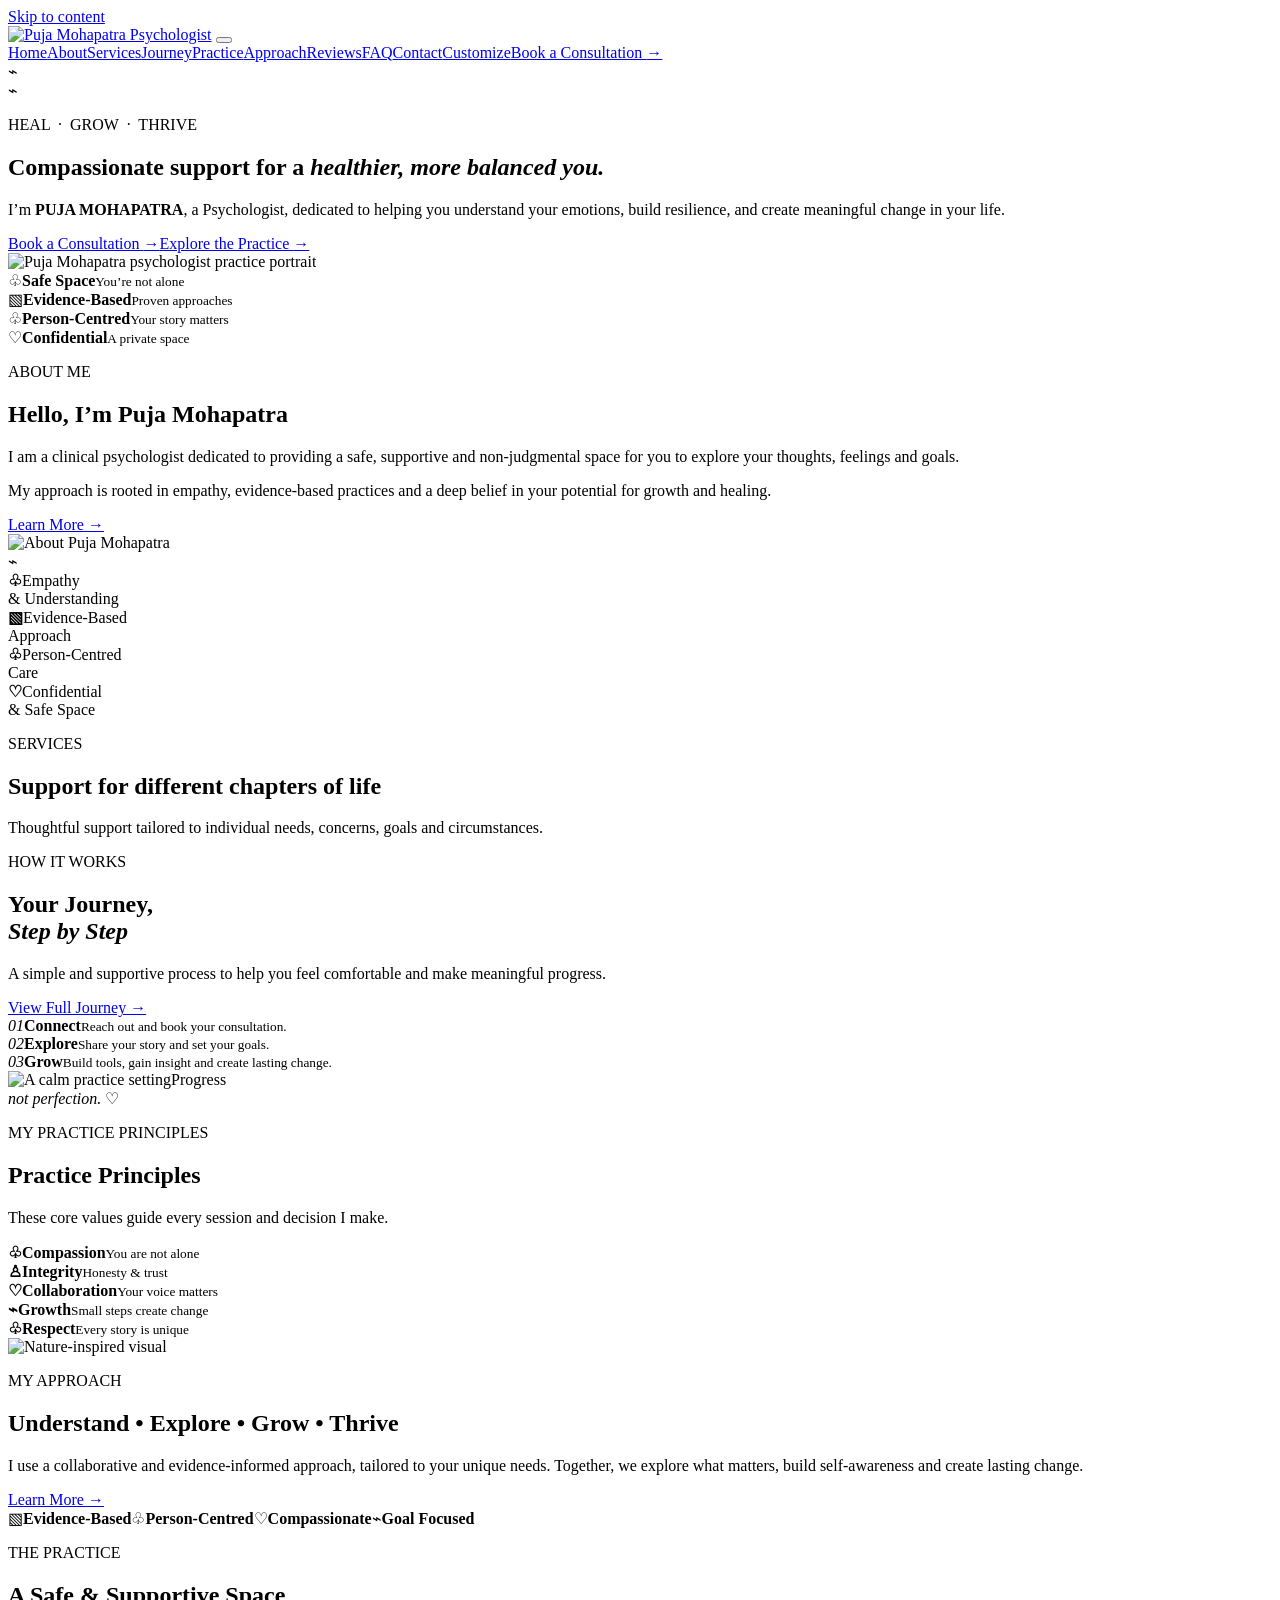
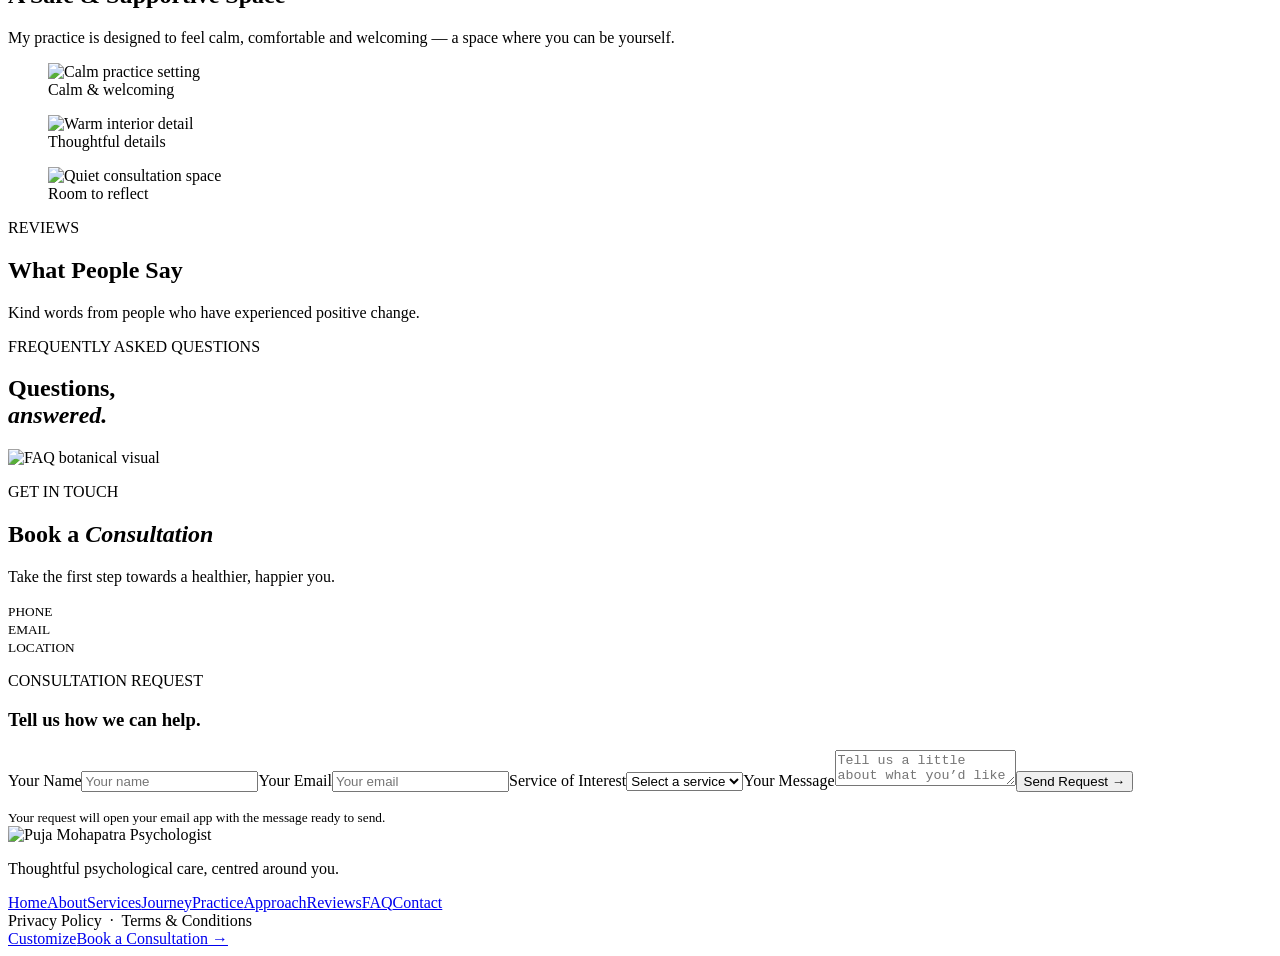
==== index.html @ 12ab7d0f "Add files via upload" ====
<!doctype html>
<html lang="en">
<head>
<meta charset="utf-8"><meta name="viewport" content="width=device-width,initial-scale=1">
<meta name="theme-color" content="#0d4938"><meta name="description" id="metaDescription">
<meta property="og:type" content="website"><meta property="og:title" id="ogTitle" content="Puja Mohapatra | Psychologist"><meta property="og:description" id="ogDescription" content="A calm, thoughtful space for psychological support and wellbeing.">
<link rel="icon" href="assets/logo.png"><title id="pageTitle">Puja Mohapatra | Psychologist</title>
<link rel="preconnect" href="https://fonts.googleapis.com"><link rel="preconnect" href="https://fonts.gstatic.com" crossorigin>
<link href="https://fonts.googleapis.com/css2?family=DM+Sans:wght@400;500;600;700&family=Playfair+Display:ital,wght@400;500;600&display=swap" rel="stylesheet">
<link rel="stylesheet" href="css/style.css?v=24.0">
</head>
<body>
<a class="skip-link" href="#main-content">Skip to content</a><div class="progress" id="progress"></div>
<header class="header"><div class="container nav">
<a class="brand" href="#home"><img id="navLogo" src="assets/logo.png" alt="Puja Mohapatra Psychologist"></a>
<button class="menu" id="menu" aria-label="Open navigation" aria-controls="nav" aria-expanded="false"><span></span><span></span><span></span></button>
<nav id="nav"><a href="#home">Home</a><a href="#about">About</a><a href="#services">Services</a><a href="#journey">Journey</a><a href="#practice">Practice</a><a href="#approach">Approach</a><a href="#reviews">Reviews</a><a href="#faq">FAQ</a><a href="#contact">Contact</a><a class="nav-customize" href="customize.html">Customize</a><a class="nav-book" href="#contact">Book a Consultation <span>→</span></a></nav>
</div></header>
<main id="main-content">
<section class="hero" id="home"><div class="hero-leaf leaf-left">⌁</div><div class="hero-leaf leaf-right">⌁</div><div class="container hero-grid">
<div class="hero-copy reveal"><p class="eyebrow">HEAL&nbsp;&nbsp;·&nbsp;&nbsp;GROW&nbsp;&nbsp;·&nbsp;&nbsp;THRIVE</p><h1>Compassionate support for a <em>healthier, more balanced you.</em></h1><p class="hero-lead">I’m <strong data-name>PUJA MOHAPATRA</strong>, a Psychologist, dedicated to helping you understand your emotions, build resilience, and create meaningful change in your life.</p><div class="buttons"><a class="pill dark" href="#contact">Book a Consultation <span>→</span></a><a class="pill outline" href="#about">Explore the Practice <span>→</span></a></div></div>
<div class="hero-photo reveal"><div class="portrait-frame"><img id="heroImage" class="portrait" src="assets/hero.jpg" alt="Puja Mohapatra psychologist practice portrait"></div></div>
</div><div class="container hero-trust"><div><span>♧</span><b>Safe Space</b><small>You’re not alone</small></div><div><span>▧</span><b>Evidence-Based</b><small>Proven approaches</small></div><div><span>♧</span><b>Person-Centred</b><small>Your story matters</small></div><div><span>♡</span><b>Confidential</b><small>A private space</small></div></div></section>

<section class="about section" id="about"><div class="container about-grid">
<div class="about-copy reveal"><p class="eyebrow">ABOUT ME</p><h2>Hello, I’m <span data-name>Puja Mohapatra</span></h2><p id="bio">I am a clinical psychologist dedicated to providing a safe, supportive and non-judgmental space for you to explore your thoughts, feelings and goals.</p><p class="about-secondary">My approach is rooted in empathy, evidence-based practices and a deep belief in your potential for growth and healing.</p><a class="pill dark" href="#contact">Learn More <span>→</span></a></div>
<div class="about-photo reveal"><img id="aboutImage" src="assets/about.jpg" alt="About Puja Mohapatra"><div class="leaf-line">⌁</div></div>
<div class="about-values reveal"><div><b>♧</b><span>Empathy<br>&amp; Understanding</span></div><div><b>▧</b><span>Evidence-Based<br>Approach</span></div><div><b>♧</b><span>Person-Centred<br>Care</span></div><div><b>♡</b><span>Confidential<br>&amp; Safe Space</span></div></div>
</div></section>

<section class="services section" id="services"><div class="container"><div class="section-head reveal"><div><p class="eyebrow">SERVICES</p><h2>Support for different chapters of life</h2></div><p>Thoughtful support tailored to individual needs, concerns, goals and circumstances.</p></div><div class="service-grid" id="servicesGrid"></div></div></section>

<section class="journey section" id="journey"><div class="container journey-layout"><div class="journey-copy reveal"><p class="eyebrow">HOW IT WORKS</p><h2>Your Journey,<br><em>Step by Step</em></h2><p>A simple and supportive process to help you feel comfortable and make meaningful progress.</p><a class="text-link" href="#contact">View Full Journey <span>→</span></a><div class="journey-steps"><div><i>01</i><b>Connect</b><small>Reach out and book your consultation.</small></div><div><i>02</i><b>Explore</b><small>Share your story and set your goals.</small></div><div><i>03</i><b>Grow</b><small>Build tools, gain insight and create lasting change.</small></div></div></div><div class="journey-photo reveal"><img id="journeyImage" src="assets/journey.jpg" alt="A calm practice setting"><span>Progress<br><em>not perfection.</em> ♡</span></div></div></section>

<section class="principles" id="principles"><div class="container"><p class="eyebrow light">MY PRACTICE PRINCIPLES</p><h2>Practice Principles</h2><p class="principles-sub">These core values guide every session and decision I make.</p><div class="principle-grid"><div><b>♧</b><strong>Compassion</strong><small>You are not alone</small></div><div><b>♙</b><strong>Integrity</strong><small>Honesty &amp; trust</small></div><div><b>♡</b><strong>Collaboration</strong><small>Your voice matters</small></div><div><b>⌁</b><strong>Growth</strong><small>Small steps create change</small></div><div><b>♧</b><strong>Respect</strong><small>Every story is unique</small></div></div></div></section>

<section class="approach section" id="approach"><div class="container approach-layout"><div class="approach-photo reveal"><img id="approachImage" src="assets/approach.jpg" alt="Nature-inspired visual"></div><div class="approach-copy reveal"><p class="eyebrow">MY APPROACH</p><h2>Understand <span>•</span> Explore <span>•</span> Grow <span>•</span> Thrive</h2><p>I use a collaborative and evidence-informed approach, tailored to your unique needs. Together, we explore what matters, build self-awareness and create lasting change.</p><a class="pill dark" href="#contact">Learn More <span>→</span></a><div class="approach-values"><span>▧<b>Evidence-Based</b></span><span>♧<b>Person-Centred</b></span><span>♡<b>Compassionate</b></span><span>⌁<b>Goal Focused</b></span></div></div></div></section>

<section class="practice section" id="practice"><div class="container"><div class="section-head reveal"><div><p class="eyebrow">THE PRACTICE</p><h2>A Safe &amp; Supportive Space</h2></div><p>My practice is designed to feel calm, comfortable and welcoming — a space where you can be yourself.</p></div><div class="practice-gallery"><figure class="gallery-card reveal"><img id="practiceImage" src="assets/practice-1.jpg" alt="Calm practice setting"><figcaption>Calm &amp; welcoming</figcaption></figure><figure class="gallery-card reveal"><img src="assets/practice-2.jpg" alt="Warm interior detail"><figcaption>Thoughtful details</figcaption></figure><figure class="gallery-card reveal"><img src="assets/practice-3.jpg" alt="Quiet consultation space"><figcaption>Room to reflect</figcaption></figure></div></div></section>

<section class="reviews" id="reviews"><div class="container"><div class="section-head light-head reveal"><div><p class="eyebrow light">REVIEWS</p><h2>What People Say</h2></div><p>Kind words from people who have experienced positive change.</p></div><div class="review-grid" id="reviewGrid"></div></div></section>

<section class="faq section" id="faq"><div class="container faq-layout"><div class="faq-title reveal"><p class="eyebrow">FREQUENTLY ASKED QUESTIONS</p><h2>Questions,<br><em>answered.</em></h2><div class="faq-image"><img id="faqImage" src="assets/contact.jpg" alt="FAQ botanical visual"></div></div><div class="faq-list reveal" id="faqList"></div></div></section>

<section class="contact" id="contact"><div class="container contact-grid"><div class="contact-copy reveal"><p class="eyebrow light">GET IN TOUCH</p><h2>Book a <em>Consultation</em></h2><p>Take the first step towards a healthier, happier you.</p><div class="details"><div><small>PHONE</small><b id="phone"></b></div><div><small>EMAIL</small><b id="email"></b></div><div><small>LOCATION</small><b id="address"></b></div></div></div><form class="contact-form reveal" id="consultationForm"><p class="eyebrow">CONSULTATION REQUEST</p><h3>Tell us how we can help.</h3><label>Your Name<input id="name" required autocomplete="name" placeholder="Your name"></label><label>Your Email<input id="emailInput" type="email" required autocomplete="email" placeholder="Your email"></label><label>Service of Interest<select id="serviceInput"><option value="">Select a service</option></select></label><label>Your Message<textarea id="message" required placeholder="Tell us a little about what you’d like support with."></textarea></label><button class="pill dark" type="submit">Send Request <span>→</span></button><p class="form-status" id="formStatus"></p><small class="form-help">Your request will open your email app with the message ready to send.</small></form></div></section>
</main>
<footer><div class="container footer-grid"><div><img src="assets/logo.png" alt="Puja Mohapatra Psychologist"><p>Thoughtful psychological care, centred around you.</p></div><nav><a href="#home">Home</a><a href="#about">About</a><a href="#services">Services</a><a href="#journey">Journey</a><a href="#practice">Practice</a><a href="#approach">Approach</a><a href="#reviews">Reviews</a><a href="#faq">FAQ</a><a href="#contact">Contact</a></nav></div><div class="container footer-bottom"><span id="copyright"></span><span>Privacy Policy&nbsp;&nbsp;·&nbsp;&nbsp;Terms &amp; Conditions</span></div></footer>
<div class="floating-actions"><a class="mobile-customize" href="customize.html">Customize</a><a class="mobile-book" id="mobileBook" href="#contact">Book a Consultation <span>→</span></a></div>
<script src="config.js"></script><script src="js/script.js"></script>
</body></html>
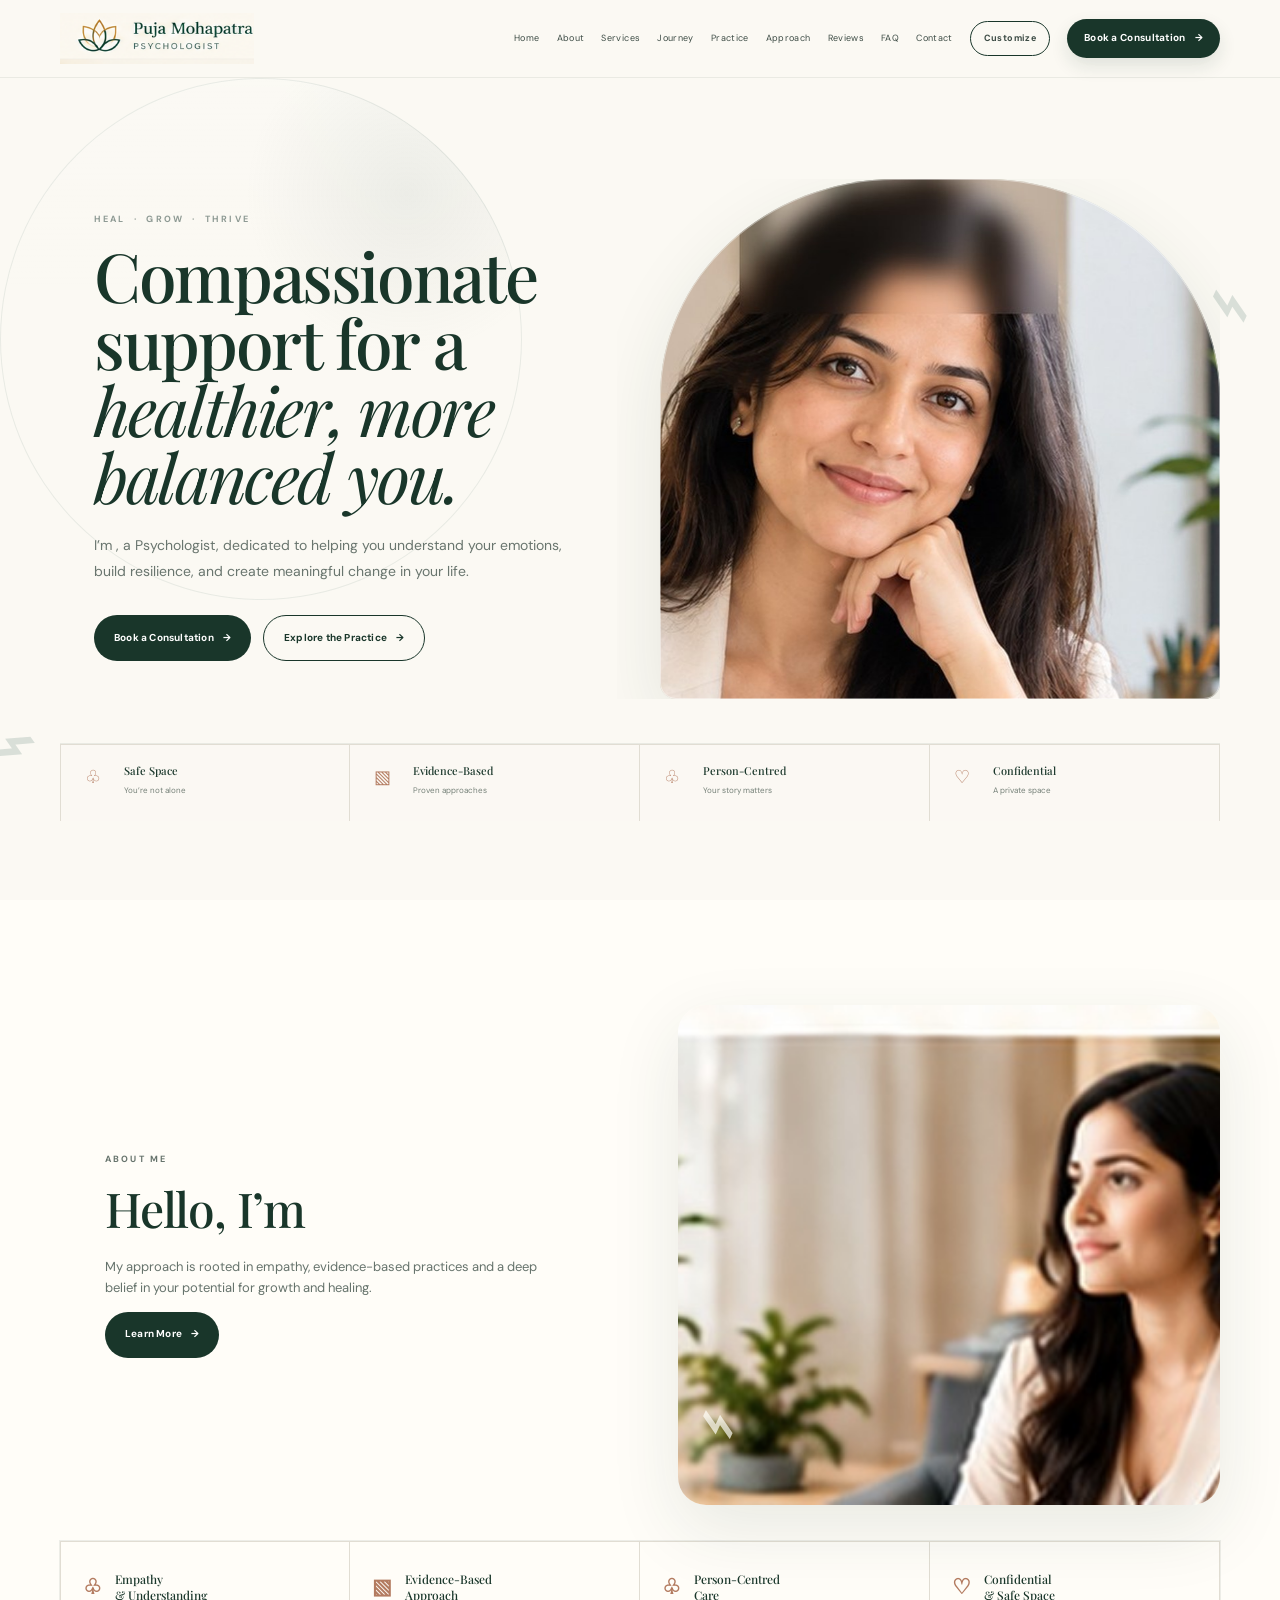
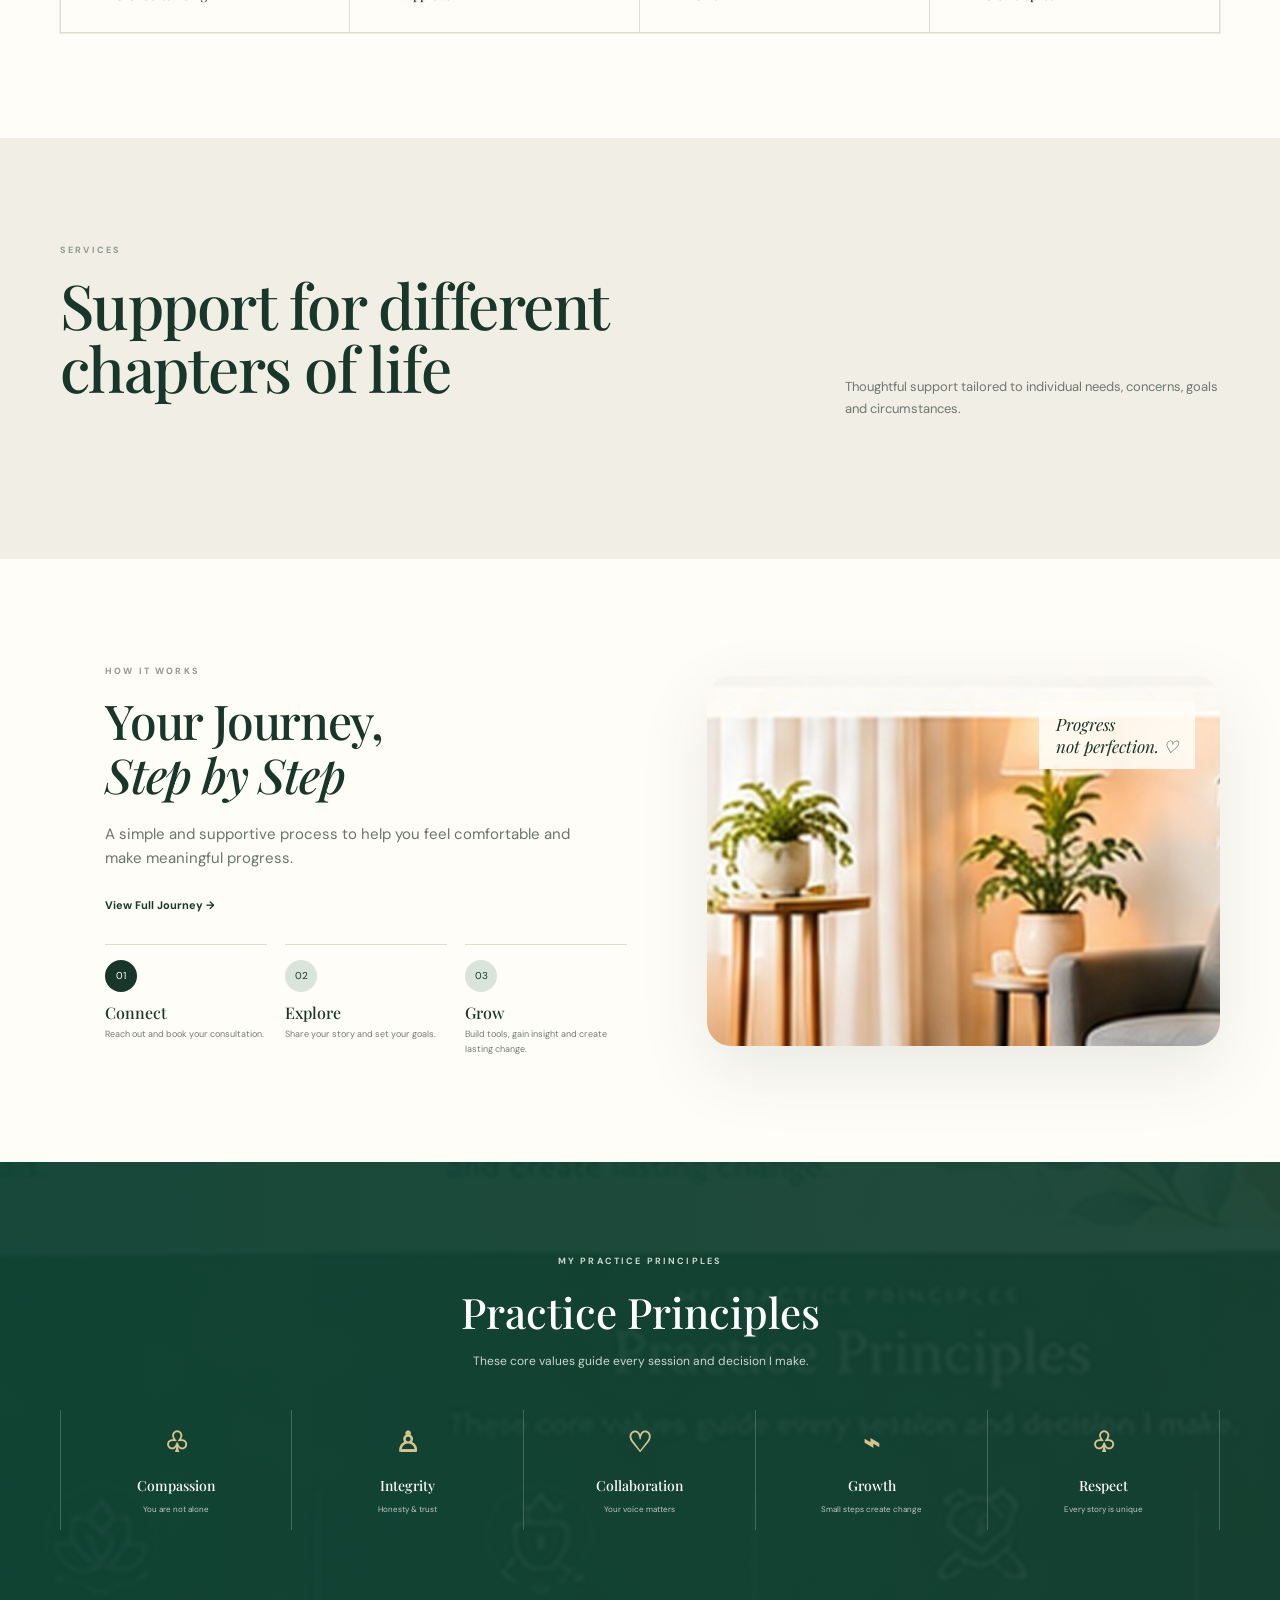
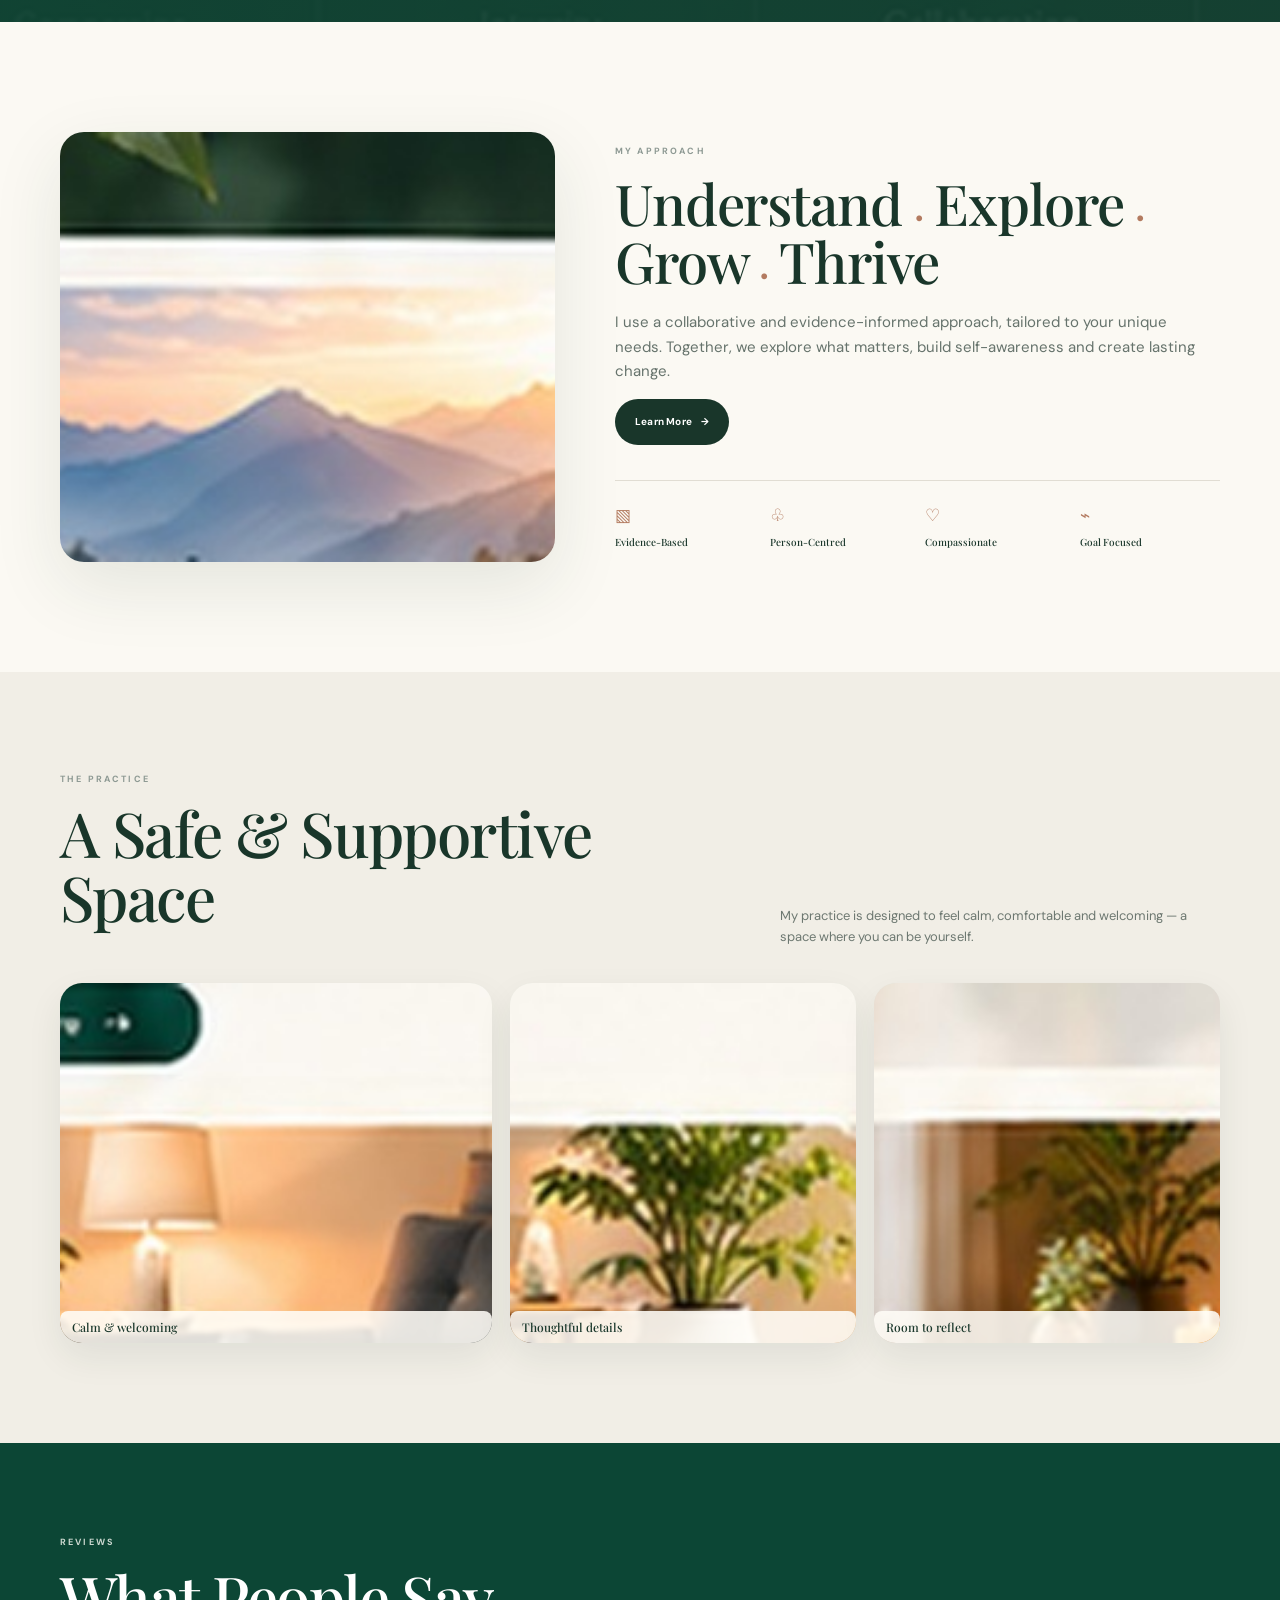
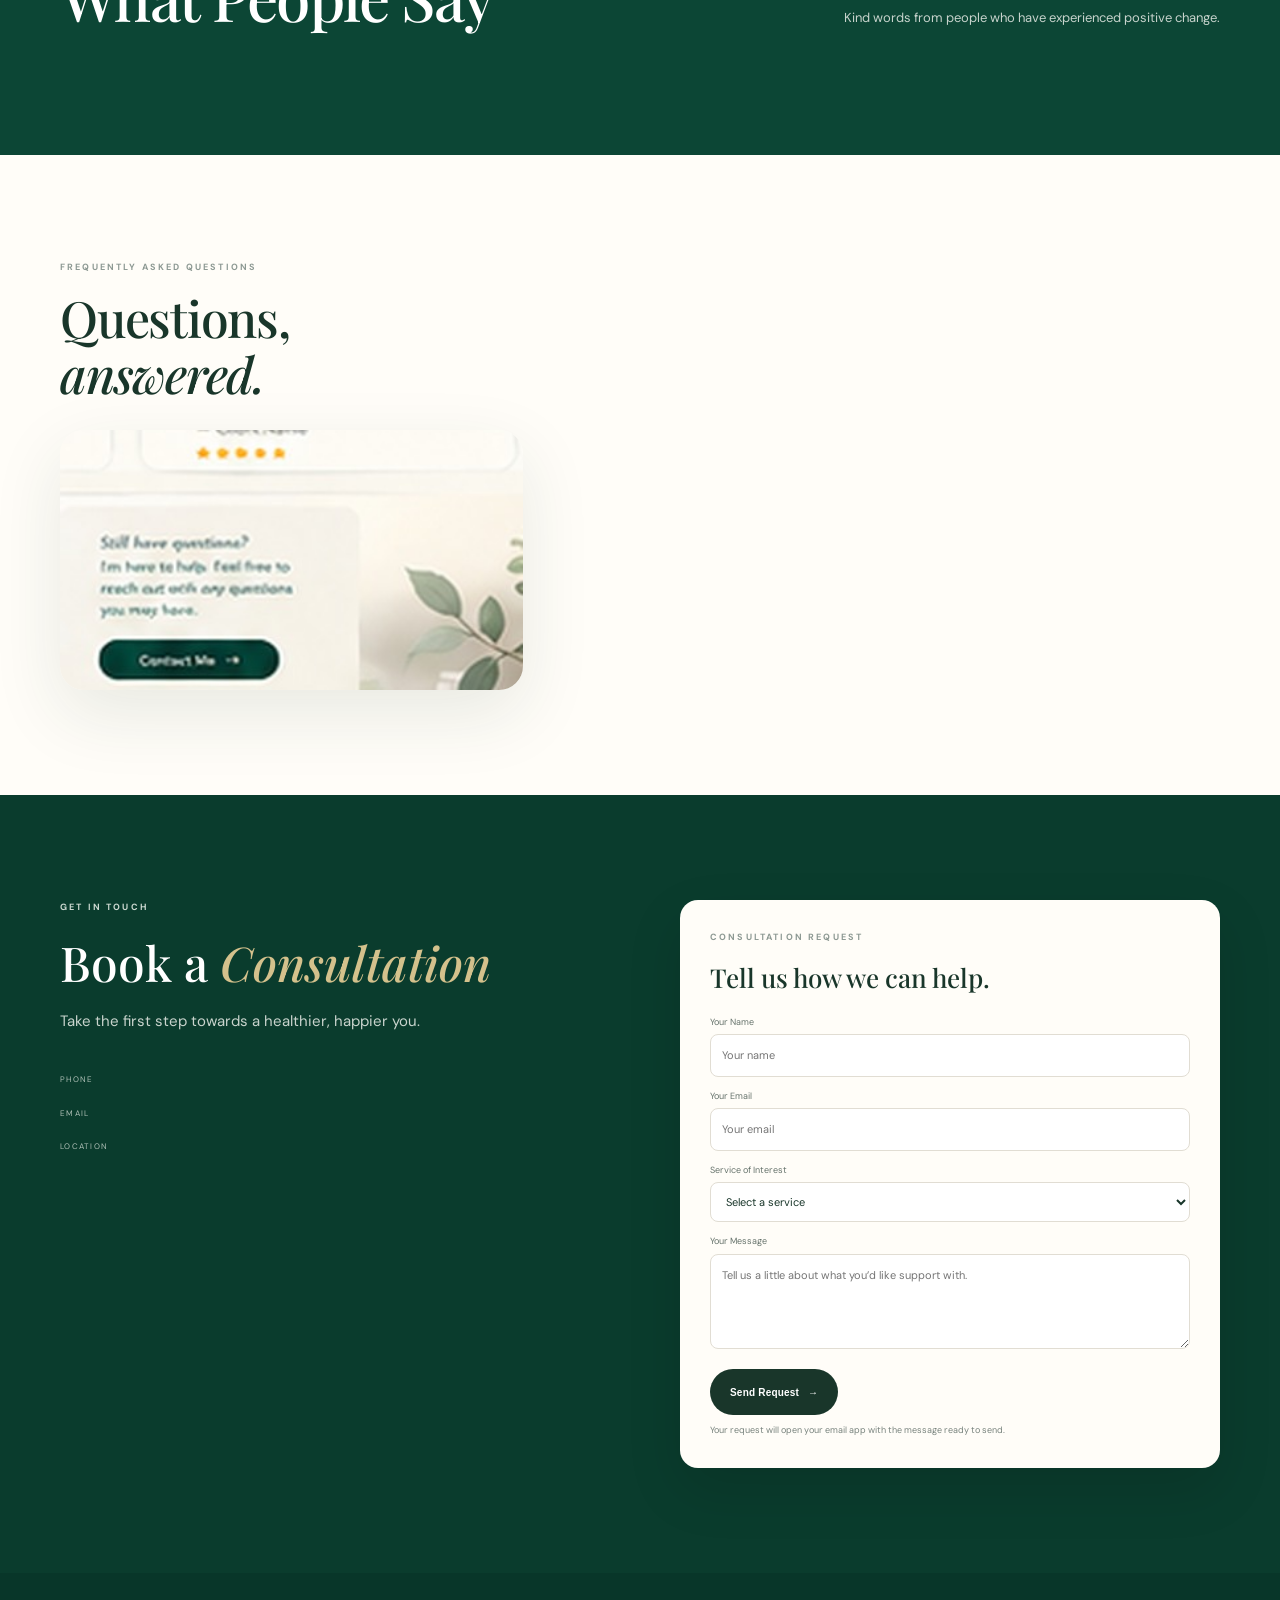
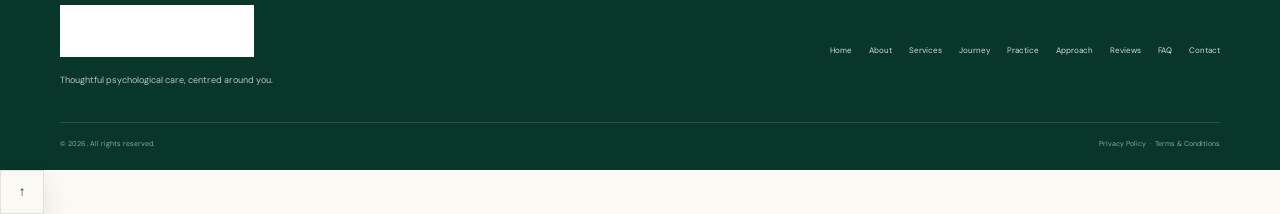
==== commit aa585f35: "Add files via upload" ====
--- a/index.html
+++ b/index.html
@@ -7,7 +7,7 @@
 <link rel="icon" href="assets/logo.png"><title id="pageTitle">Puja Mohapatra | Psychologist</title>
 <link rel="preconnect" href="https://fonts.googleapis.com"><link rel="preconnect" href="https://fonts.gstatic.com" crossorigin>
 <link href="https://fonts.googleapis.com/css2?family=DM+Sans:wght@400;500;600;700&family=Playfair+Display:ital,wght@400;500;600&display=swap" rel="stylesheet">
-<link rel="stylesheet" href="css/style.css?v=24.0">
+<link rel="stylesheet" href="css/style.css?v=24.3">
 </head>
 <body>
 <a class="skip-link" href="#main-content">Skip to content</a><div class="progress" id="progress"></div>
--- a/css/style.css
+++ b/css/style.css
@@ -0,0 +1,120 @@
+:root{--primary:#19362a;--sage:#8d9993;--cream:#fbf9f3;--ink:#19362a;--gold:#b37b60;--white:#fffdf9;--line:#e1ddd3;--muted:#66736c;--soft:#eef1e8;--peach:#e7b49a;--lilac:#ddd8eb;--blush:#eed9dc;--sand:#eee6cf;--radius:18px}*{box-sizing:border-box}html{scroll-behavior:smooth}body{margin:0;background:var(--cream);color:var(--ink);font-family:'DM Sans',sans-serif;font-size:15px;line-height:1.6;overflow-x:hidden}.container{width:min(1160px,calc(100% - 56px));margin:auto}.skip-link{position:fixed;left:15px;top:-60px;background:var(--primary);color:#fff;padding:10px 14px;border-radius:8px;z-index:9999}.skip-link:focus{top:15px}.progress{position:fixed;top:0;left:0;height:3px;background:var(--gold);width:0;z-index:9999}.header{height:74px;position:sticky;top:0;z-index:1000;background:rgba(251,249,243,.96);backdrop-filter:blur(16px);border-bottom:1px solid rgba(20,55,43,.08);transition:.35s}.header.scrolled{box-shadow:0 10px 30px rgba(20,55,43,.08)}.nav{height:100%;display:flex;align-items:center;justify-content:space-between}.brand{display:flex;align-items:center;gap:10px;text-decoration:none;color:var(--ink)}.brand img{width:42px;height:42px;object-fit:contain}.brand strong{display:block;font:600 13px 'Playfair Display',serif;letter-spacing:.04em}.brand small{display:block;font-size:7px;letter-spacing:.18em;text-transform:uppercase;color:#69776f}.nav nav{display:flex;align-items:center;gap:20px}.nav nav>a:not(.nav-book){font-size:9px;letter-spacing:.04em;text-decoration:none;color:#3d4c45;position:relative}.nav nav>a:not(.nav-book):after{content:"";position:absolute;left:0;right:0;bottom:-7px;height:1px;background:var(--gold);transform:scaleX(0);transition:.3s}.nav nav>a:not(.nav-book):hover:after,.nav nav>a.active:not(.nav-book):after{transform:scaleX(1)}.nav-book,.pill{display:inline-flex;align-items:center;justify-content:center;gap:9px;text-decoration:none;border-radius:999px;padding:12px 19px;font-size:10px;font-weight:700;letter-spacing:.02em;transition:transform .25s,box-shadow .25s,background .25s}.nav-book{background:var(--primary);color:#fff;padding:11px 17px}.nav-book:hover,.pill:hover{transform:translateY(-2px);box-shadow:0 12px 25px rgba(13,73,56,.14)}.menu{display:none;background:none;border:0}.hero{position:relative;background:var(--cream);padding:64px 0 0;overflow:hidden}.hero:before{content:"";position:absolute;right:-160px;top:-100px;width:520px;height:520px;border-radius:50%;border:1px solid rgba(13,73,56,.08)}.hero-grid{display:grid;grid-template-columns:48% 52%;align-items:center;min-height:480px}.hero-copy{padding:30px 20px 35px 42px;position:relative;z-index:2}.eyebrow{margin:0 0 15px;color:#607067;font-size:9px;letter-spacing:.2em;font-weight:700}.eyebrow.light{color:#cdd9d1}.hero h1{font:500 clamp(42px,5vw,68px)/1.05 'Playfair Display',serif;letter-spacing:-.035em;margin:0 0 23px;max-width:620px}.hero h1 em{font-weight:400;color:var(--primary)}.hero-lead{font-size:14px;line-height:1.9;color:#5e6b64;max-width:520px}.hero-lead strong{color:var(--ink)}.buttons{display:flex;gap:12px;margin-top:27px}.pill.dark{background:var(--primary);color:#fff}.pill.outline{border:1px solid var(--primary);color:var(--primary);background:transparent}.hero-photo{position:relative;height:520px;display:flex;justify-content:flex-end;align-items:flex-end}.portrait-frame{height:100%;width:min(510px,100%);overflow:hidden;border-radius:46% 46% 0 0;background:#dce5d9;position:relative;box-shadow:0 25px 65px rgba(24,54,42,.14)}.portrait{width:100%;height:100%;object-fit:cover;object-position:50% 30%;display:block}.hero-note{position:absolute;left:20px;bottom:38px;background:rgba(255,253,248,.88);padding:18px 23px;font:italic 18px 'Playfair Display',serif;color:var(--primary);line-height:1.15;box-shadow:0 12px 30px rgba(30,50,40,.1)}.hero-note em{color:var(--gold)}.hero-note span{font-size:13px}.hero-trust{display:grid;grid-template-columns:repeat(4,1fr);border-top:1px solid var(--line);margin-top:0}.hero-trust>div{padding:18px 24px;display:grid;grid-template-columns:30px 1fr;column-gap:9px;border-right:1px solid var(--line)}.hero-trust>div:first-child{border-left:1px solid var(--line)}.hero-trust span{grid-row:1/3;font-size:20px;color:var(--gold)}.hero-trust b{font:500 11px 'Playfair Display',serif}.hero-trust small{font-size:8px;color:#758078}.hero-leaf{position:absolute;color:rgba(13,73,56,.14);font-size:80px}.leaf-left{left:-12px;bottom:90px;transform:rotate(-35deg)}.leaf-right{right:25px;top:160px;transform:rotate(25deg)}.section{padding:92px 0}.about{background:#fbf9f3}.about-grid{display:grid;grid-template-columns:1fr 1.25fr;grid-template-areas:'copy photo' 'values values';gap:38px 55px;align-items:center}.about-copy{grid-area:copy;padding-left:45px}.about-copy h2,.section-head h2,.journey h2,.approach h2,.faq-title h2{font:500 clamp(32px,4vw,48px)/1.12 'Playfair Display',serif;margin:0 0 20px;letter-spacing:-.02em}.about-copy h2 span{color:var(--primary)}.about-copy p{color:#66736c;max-width:460px}.about-secondary{font-size:13px}.about-photo{grid-area:photo;height:320px;position:relative;overflow:hidden;border-radius:20px 80px 20px 20px}.about-photo img{width:100%;height:100%;object-fit:cover;object-position:58% 25%;filter:saturate(.92)}.leaf-line{position:absolute;left:20px;bottom:25px;font-size:70px;color:rgba(255,253,248,.7);transform:rotate(25deg)}.about-values{grid-area:values;display:grid;grid-template-columns:repeat(4,1fr);border-top:1px solid var(--line);border-bottom:1px solid var(--line)}.about-values div{padding:22px;display:flex;align-items:center;gap:13px;border-right:1px solid var(--line)}.about-values div:first-child{border-left:1px solid var(--line)}.about-values b{font-size:21px;color:var(--gold)}.about-values span{font:500 12px/1.35 'Playfair Display',serif}.services{background:#f1eee6}.section-head{display:flex;justify-content:space-between;align-items:flex-end;gap:60px;margin-bottom:35px}.section-head>p{max-width:440px;color:#6d7871;margin:0;font-size:13px}.service-grid{display:grid;grid-template-columns:repeat(3,1fr);gap:16px}.service-card{position:relative;padding:28px 25px 25px;border:1px solid #e2ddd2;border-radius:12px;min-height:165px;background:#eaf1e5;transition:.35s}.service-card:nth-child(2){background:#f4e1dc}.service-card:nth-child(3){background:#e8e5f0}.service-card:nth-child(4){background:#f0e1e4}.service-card:nth-child(5){background:#eee7d2}.service-card:nth-child(6){background:#e5eee9}.service-card:hover{transform:translateY(-6px);box-shadow:0 20px 35px rgba(30,60,45,.09);border-color:rgba(13,73,56,.18)}.service-icon{font-size:25px;color:var(--primary);margin-bottom:14px}.service-card h3{font:500 18px 'Playfair Display',serif;margin:0 0 8px}.service-card p{font-size:11px;color:#69746d;max-width:260px}.service-card .arrow{position:absolute;right:20px;bottom:18px;color:var(--primary)}.journey{background:#fbf9f3}.journey-layout{display:grid;grid-template-columns:1.05fr .95fr;gap:60px;align-items:center}.journey-copy{padding-left:45px}.journey-copy>p:not(.eyebrow){max-width:480px;color:#69746d}.text-link{display:inline-block;margin:10px 0 30px;color:var(--primary);text-decoration:none;font-size:11px;font-weight:700}.journey-steps{display:grid;grid-template-columns:repeat(3,1fr);gap:18px}.journey-steps>div{border-top:1px solid var(--line);padding-top:15px}.journey-steps i{display:grid;place-items:center;width:32px;height:32px;border-radius:50%;background:var(--primary);color:#fff;font-style:normal;font-size:10px;margin-bottom:10px}.journey-steps>div:nth-child(2) i,.journey-steps>div:nth-child(3) i{background:#dbe4d8;color:var(--primary)}.journey-steps b{display:block;font:500 16px 'Playfair Display',serif}.journey-steps small{display:block;color:#707b74;font-size:9px;margin-top:4px}.journey-photo{height:370px;position:relative;overflow:hidden;border-radius:24px}.journey-photo img{width:100%;height:100%;object-fit:cover}.journey-photo span{position:absolute;right:25px;top:25px;background:rgba(255,253,248,.88);padding:12px 17px;font:italic 17px 'Playfair Display',serif;color:var(--primary)}.principles{background:#19362a;color:#fff;padding:60px 0;text-align:center;position:relative;overflow:hidden}.principles:before{content:"";position:absolute;inset:0;background:url('../assets/principles.jpg') center/cover;opacity:.12;mix-blend-mode:screen}.principles .container{position:relative}.principles h2{font:500 42px 'Playfair Display',serif;margin:0}.principles-sub{font-size:12px;color:#cbd7cf}.principle-grid{display:grid;grid-template-columns:repeat(5,1fr);margin-top:38px}.principle-grid div{padding:10px 18px;border-right:1px solid rgba(255,255,255,.2)}.principle-grid div:first-child{border-left:1px solid rgba(255,255,255,.2)}.principle-grid b{display:block;font-size:28px;color:#d6c38d;margin-bottom:10px}.principle-grid strong{display:block;font:500 14px 'Playfair Display',serif}.principle-grid small{font-size:8px;color:#bdcbc2}.approach{background:#fbf9f3}.approach-layout{display:grid;grid-template-columns:.9fr 1.1fr;gap:60px;align-items:center}.approach-photo{height:340px;overflow:hidden;border-radius:22px}.approach-photo img{width:100%;height:100%;object-fit:cover}.approach-copy h2{font-size:39px}.approach-copy h2 span{color:var(--gold);font-family:DM Sans;font-size:23px}.approach-copy>p:not(.eyebrow){color:#66736c;max-width:590px}.approach-values{display:grid;grid-template-columns:repeat(4,1fr);gap:15px;border-top:1px solid var(--line);margin-top:35px;padding-top:20px}.approach-values span{font-size:17px;color:var(--gold);display:flex;flex-direction:column;gap:6px}.approach-values b{font:500 10px 'Playfair Display',serif;color:var(--ink)}.practice{background:#f1eee6}.practice-gallery{display:grid;grid-template-columns:1.2fr .9fr .9fr;gap:14px}.gallery-card{margin:0;position:relative;height:260px;border-radius:13px;overflow:hidden;background:#e5e8df}.gallery-card:first-child{height:290px}.gallery-card img{width:100%;height:100%;object-fit:cover;transition:.7s}.gallery-card:hover img{transform:scale(1.05)}.gallery-card figcaption{position:absolute;left:15px;bottom:14px;background:rgba(255,253,248,.88);padding:8px 12px;border-radius:8px;font:500 12px 'Playfair Display',serif}.reviews{background:#0c4635;color:#fff;padding:75px 0}.light-head h2{font:500 42px 'Playfair Display',serif;margin:0}.light-head>p{color:#c7d3cc}.review-grid{display:grid;grid-template-columns:repeat(3,1fr);gap:14px;margin-top:30px}.review-card{background:#fffdf8;color:var(--ink);border-radius:10px;padding:24px;min-height:190px;box-shadow:0 10px 25px rgba(0,0,0,.08)}.review-card>span{font:500 35px 'Playfair Display',serif;color:var(--gold)}.review-card p{font:italic 14px/1.7 'Playfair Display',serif}.review-card b{display:block;font-size:10px}.review-card small{color:#77827b;font-size:8px}.faq{background:#fffdf8}.faq-layout{display:grid;grid-template-columns:.85fr 1.15fr;gap:70px}.faq-title h2{font-size:50px}.faq-image{height:160px;margin-top:28px;border-radius:20px;overflow:hidden}.faq-image img{width:100%;height:100%;object-fit:cover}.faq-list details{border-bottom:1px solid var(--line)}.faq-list details:first-child{border-top:1px solid var(--line)}.faq-list summary{list-style:none;padding:20px 0;cursor:pointer;font:500 15px 'Playfair Display',serif;display:flex;justify-content:space-between}.faq-list summary::-webkit-details-marker{display:none}.faq-list summary span{font:400 20px DM Sans;color:var(--gold)}.faq-list details p{color:#6a766f;font-size:11px;padding:0 30px 18px 0;margin:0}.contact{background:#0a3c2d;color:#fff;padding:85px 0}.contact-grid{display:grid;grid-template-columns:1fr 1fr;gap:80px;align-items:start}.contact-copy h2{font:500 48px 'Playfair Display',serif;margin:0 0 15px}.contact-copy h2 em{color:#d4c18c}.contact-copy>p:not(.eyebrow){color:#c9d4cd;max-width:420px}.details{margin-top:40px;display:grid;gap:20px}.details small{display:block;color:#aebfb6;font-size:8px;letter-spacing:.16em}.details b{font-size:11px;color:#fff}.contact-form{background:#fffdf8;color:var(--ink);border-radius:18px;padding:30px}.contact-form h3{font:500 26px 'Playfair Display',serif;margin:0 0 20px}.contact-form label{display:block;font-size:9px;color:#66736c;margin-top:12px}.contact-form input,.contact-form textarea{width:100%;margin-top:5px;border:1px solid var(--line);background:#fff;border-radius:8px;padding:11px;font:inherit;font-size:11px;color:var(--ink)}.contact-form textarea{min-height:95px;resize:vertical}.contact-form input:focus,.contact-form textarea:focus{outline:2px solid rgba(182,154,99,.45);border-color:var(--gold)}.form-status{font-size:9px;color:#607067}.contact-form .pill{border:0;margin-top:15px;cursor:pointer}footer{background:#083629;color:#fff;padding:32px 0 20px}.footer-grid{display:flex;justify-content:space-between;gap:50px;align-items:center}.footer-grid img{width:165px;filter:brightness(0) invert(1)}.footer-grid p{font-size:9px;color:#b7c8c0}.footer-grid nav{display:flex;flex-wrap:wrap;gap:17px;justify-content:flex-end}.footer-grid nav a{font-size:8px;color:#d2ddd7;text-decoration:none}.footer-bottom{border-top:1px solid rgba(255,255,255,.14);margin-top:25px;padding-top:15px;display:flex;justify-content:space-between;color:#91a79e;font-size:7px}.mobile-book{display:none}.js .reveal{opacity:1;transform:none;transition:opacity .7s ease,transform .8s cubic-bezier(.22,1,.36,1);transition-delay:var(--reveal-delay,0ms)}.js .reveal.in{opacity:1;transform:none}@media(max-width:950px){.nav nav{gap:12px}.hero-grid{grid-template-columns:1fr 1fr}.hero-copy{padding-left:15px}.hero h1{font-size:46px}.about-copy,.journey-copy{padding-left:0}.approach-layout{gap:35px}.principle-grid{grid-template-columns:repeat(5,1fr)}.principle-grid div{padding:10px}.service-grid{grid-template-columns:repeat(2,1fr)}}@media(max-width:760px){.container{width:min(100% - 30px,600px)}.header{height:64px}.brand img{width:36px;height:36px}.brand strong{font-size:11px}.brand small{font-size:6px}.menu{display:flex;flex-direction:column;gap:4px;padding:8px}.menu span{display:block;width:22px;height:1px;background:var(--primary)}.nav nav{position:absolute;top:64px;left:15px;right:15px;background:#fbf9f3;border:1px solid var(--line);box-shadow:0 18px 40px rgba(20,55,43,.12);border-radius:14px;padding:10px;display:none;flex-direction:column;align-items:stretch;gap:0}.nav nav.open{display:flex}.nav nav>a{padding:12px 10px!important}.nav-book{text-align:center;margin-top:6px}.hero{padding-top:30px}.hero-grid{grid-template-columns:1fr;min-height:0}.hero-copy{padding:15px 0 35px}.hero h1{font-size:44px}.hero-lead{font-size:13px}.hero-photo{height:420px}.portrait-frame{width:92%;margin-left:auto}.hero-note{left:0;bottom:25px;font-size:15px}.hero-trust{grid-template-columns:1fr 1fr}.hero-trust>div{padding:14px 12px}.hero-trust>div:nth-child(3){border-left:1px solid var(--line);border-top:1px solid var(--line)}.hero-trust>div:nth-child(4){border-top:1px solid var(--line)}.section{padding:65px 0}.about-grid{grid-template-columns:1fr;grid-template-areas:'copy' 'photo' 'values';gap:25px}.about-photo{height:300px}.about-values{grid-template-columns:1fr 1fr}.about-values div{padding:15px}.about-values div:nth-child(3){border-left:1px solid var(--line);border-top:1px solid var(--line)}.about-values div:nth-child(4){border-top:1px solid var(--line)}.section-head{display:block;margin-bottom:25px}.section-head>p{margin-top:14px}.service-grid{grid-template-columns:1fr 1fr;gap:10px}.service-card{min-height:180px;padding:20px 15px}.service-card h3{font-size:16px}.journey-layout{grid-template-columns:1fr;gap:30px}.journey-steps{gap:10px}.journey-photo{height:280px}.principle-grid{grid-template-columns:1fr 1fr}.principle-grid div:nth-child(3),.principle-grid div:nth-child(5){border-left:1px solid rgba(255,255,255,.2);border-top:1px solid rgba(255,255,255,.2)}.principle-grid div:nth-child(4),.principle-grid div:nth-child(5){border-top:1px solid rgba(255,255,255,.2)}.principle-grid div:last-child{grid-column:1/-1}.approach-layout{grid-template-columns:1fr}.approach-photo{height:260px}.approach-copy h2{font-size:34px}.approach-values{grid-template-columns:1fr 1fr}.practice-gallery{grid-template-columns:1fr 1fr}.gallery-card,.gallery-card:first-child{height:200px}.gallery-card:first-child{grid-column:1/-1}.review-grid{grid-template-columns:1fr}.faq-layout{grid-template-columns:1fr;gap:30px}.faq-title h2{font-size:43px}.contact-grid{grid-template-columns:1fr;gap:35px}.contact-copy h2{font-size:43px}.footer-grid{display:block}.footer-grid nav{justify-content:flex-start;margin-top:25px}.footer-bottom{display:block}.footer-bottom span{display:block;margin-top:6px}.mobile-book{display:flex;position:fixed;left:15px;right:15px;bottom:12px;z-index:999;background:var(--primary);color:#fff;border-radius:999px;padding:13px;justify-content:center;gap:8px;text-decoration:none;font-size:11px;box-shadow:0 12px 30px rgba(13,73,56,.22)} }
+@media(prefers-reduced-motion:reduce){html{scroll-behavior:auto}.js .reveal{opacity:1;transform:none;transition:none}.service-card:hover,.gallery-card:hover img,.nav-book:hover,.pill:hover{transform:none}}
+
+/* V21 visual refinement + functional controls */
+:root{--paper:#fbf9f3;--green:#19362a;--muted:#707b74;--shadow:0 24px 70px rgba(25,54,42,.10)}
+html{scroll-behavior:smooth}
+body{background:var(--paper);font-size:15px;line-height:1.65}
+.header{height:78px;background:rgba(251,249,243,.94);backdrop-filter:blur(16px);-webkit-backdrop-filter:blur(16px);border-bottom:1px solid rgba(25,54,42,.08);transition:box-shadow .35s ease,background .35s ease,transform .35s ease}
+.header.scrolled{box-shadow:0 10px 35px rgba(25,54,42,.08);background:rgba(251,249,243,.98)}
+.nav{height:100%}.brand{gap:11px}.brand img{width:43px;height:43px;object-fit:contain}.brand strong{letter-spacing:.08em}.brand small{letter-spacing:.12em}
+.nav nav{gap:17px}.nav nav>a{font-size:10px;letter-spacing:.03em;position:relative}.nav nav>a:not(.nav-book):not(.nav-customize):after{content:"";position:absolute;left:0;right:0;bottom:-9px;height:1px;background:var(--gold);transform:scaleX(0);transform-origin:center;transition:transform .25s ease}.nav nav>a.active:after,.nav nav>a:hover:after{transform:scaleX(1)}
+.nav-customize{border:1px solid var(--primary);border-radius:999px;padding:9px 13px!important;color:var(--primary);font-weight:700;background:transparent;transition:.25s ease}.nav-customize:hover{background:var(--primary);color:#fff}
+.nav-book{box-shadow:0 8px 18px rgba(25,54,42,.12)}
+.hero{min-height:calc(100vh - 78px);padding-top:56px;position:relative;overflow:hidden}.hero:before{content:"";position:absolute;inset:0;background:radial-gradient(circle at 78% 22%,rgba(141,153,147,.13),transparent 28%),linear-gradient(180deg,rgba(255,255,255,.15),transparent 40%);pointer-events:none}.hero-grid{position:relative;z-index:1;min-height:610px}.hero-copy{align-self:center;padding-left:34px}.eyebrow{font-size:9px;letter-spacing:.24em;font-weight:700;color:var(--sage)}.hero h1{font-size:clamp(48px,5.3vw,78px);line-height:.99;letter-spacing:-.035em;max-width:690px}.hero h1 em{color:var(--primary)}.hero-lead{font-size:14px;line-height:1.85;max-width:570px;color:#69756e}.buttons{margin-top:30px}.pill{min-height:46px;padding:13px 20px;letter-spacing:.02em;transition:transform .28s ease,box-shadow .28s ease,background .28s ease}.pill:hover{transform:translateY(-2px);box-shadow:0 12px 25px rgba(25,54,42,.13)}
+.hero-photo{display:flex;align-items:center;justify-content:flex-end}.portrait-frame{width:min(100%,560px);height:590px;border-radius:42% 42% 16px 16px;overflow:hidden;box-shadow:var(--shadow);position:relative}.portrait-frame:after{content:"";position:absolute;inset:0;border:1px solid rgba(255,255,255,.42);border-radius:inherit;pointer-events:none}.portrait{width:100%;height:100%;object-fit:cover;object-position:center top;will-change:transform}
+.hero-trust{position:relative;z-index:2;box-shadow:0 -1px 0 rgba(25,54,42,.08);background:rgba(251,249,243,.9)}.hero-trust>div{min-height:76px}.hero-trust span{font-size:18px;color:var(--gold)}
+.section{padding:105px 0}.about{background:#fffdf8}.about-grid{grid-template-columns:1fr 1fr;column-gap:76px;row-gap:36px}.about-copy h2,.section-head h2,.journey-copy h2,.faq-title h2{letter-spacing:-.025em}.about-photo{height:500px;border-radius:28px;box-shadow:var(--shadow)}.about-photo img{object-position:center top}.about-values{grid-column:1/-1;box-shadow:0 0 0 1px rgba(25,54,42,.08)}.about-values div{min-height:90px}.section-head{align-items:end}.section-head h2{font-size:clamp(42px,5vw,62px);line-height:1.02}.service-grid{gap:16px}.service-card{position:relative;min-height:210px;border-radius:18px;transition:transform .35s cubic-bezier(.22,1,.36,1),box-shadow .35s ease}.service-card:hover{transform:translateY(-8px);box-shadow:0 20px 45px rgba(25,54,42,.12);cursor:pointer}.service-card .arrow{transition:transform .25s ease}.service-card:hover .arrow{transform:translateX(5px)}
+.journey{background:#fffdf8}.journey-layout{gap:80px}.journey-photo{box-shadow:var(--shadow)}.principles{padding:92px 0}.principles:after{content:"";position:absolute;inset:0;background:linear-gradient(90deg,rgba(12,70,53,.72),rgba(12,70,53,.45));pointer-events:none}.principles .container{z-index:1}.approach{padding-top:110px;padding-bottom:110px}.approach-photo{height:430px;box-shadow:var(--shadow)}.approach-copy h2{font-size:clamp(40px,4.4vw,62px);line-height:1.03}.practice{padding-top:100px;padding-bottom:100px}.gallery-card{box-shadow:0 14px 35px rgba(25,54,42,.08)}.reviews{padding:92px 0}.review-card{transition:transform .3s ease,box-shadow .3s ease}.review-card:hover{transform:translateY(-5px);box-shadow:0 18px 35px rgba(0,0,0,.13)}.faq{padding:105px 0}.faq-image{box-shadow:var(--shadow)}.contact{padding:105px 0}.contact-form{box-shadow:0 22px 55px rgba(0,0,0,.12)}.contact-form select{width:100%;margin-top:5px;border:1px solid var(--line);background:#fff;border-radius:8px;padding:11px;font:inherit;font-size:11px;color:var(--ink)}.contact-form select:focus{outline:2px solid rgba(182,154,99,.45);border-color:var(--gold)}.form-help{display:block;color:#78837d;margin-top:8px;font-size:9px;line-height:1.5}
+.floating-actions{display:none}
+.to-top{width:44px;height:44px;border:1px solid rgba(25,54,42,.12);background:var(--paper);color:var(--primary);box-shadow:0 12px 25px rgba(25,54,42,.12);transition:.25s ease}.to-top:hover{transform:translateY(-3px)}
+@media(max-width:950px){.nav nav{gap:10px}.hero-grid{min-height:550px}.hero h1{font-size:50px}.hero-copy{padding-left:5px}.portrait-frame{height:520px}.about-grid{column-gap:40px}.section{padding:85px 0}}
+@media(max-width:760px){.header{height:68px}.nav nav{top:68px}.brand img{width:39px;height:39px}.nav-customize{display:block;text-align:center}.hero{padding-top:28px;min-height:auto}.hero-grid{min-height:0}.hero-copy{padding:18px 0 30px}.hero h1{font-size:44px;max-width:520px}.hero-lead{font-size:12px}.hero-photo{height:auto}.portrait-frame{width:100%;height:430px;border-radius:34% 34% 16px 16px}.hero-trust{margin-top:0}.hero-trust>div{min-height:74px}.section{padding:72px 0}.about-grid{column-gap:0}.about-photo{height:340px}.service-card{min-height:195px}.journey-photo{height:320px}.principles{padding:75px 0}.approach{padding:78px 0}.approach-photo{height:300px}.practice{padding:72px 0}.reviews{padding:72px 0}.faq{padding:72px 0}.contact{padding:72px 0}.floating-actions{display:flex;position:fixed;left:14px;right:14px;bottom:12px;z-index:1000;gap:8px}.floating-actions>a{flex:1;display:flex;align-items:center;justify-content:center;min-height:46px;border-radius:999px;text-decoration:none;font-size:10px;font-weight:700;box-shadow:0 12px 30px rgba(13,73,56,.22)}.mobile-customize{background:#fffdf8;color:var(--primary);border:1px solid rgba(25,54,42,.15)}.mobile-book{position:static!important;padding:13px!important;background:var(--primary);color:#fff}.mobile-book.hidden{display:none}.footer-grid{padding-bottom:35px}}
+:focus-visible{outline:2px solid var(--gold);outline-offset:3px}
+@media(prefers-reduced-motion:reduce){.header,.pill,.service-card,.review-card,.to-top{transition:none!important}.portrait{transform:none!important}}
+.service-request{position:absolute;left:20px;bottom:18px;border:0;background:transparent;color:var(--primary);font:700 10px 'DM Sans';letter-spacing:.03em;padding:7px 0;cursor:pointer;opacity:.78;transition:opacity .2s ease,transform .2s ease}.service-request span{margin-left:5px}.service-card:hover .service-request{opacity:1;transform:translateX(3px)}
+@media(max-width:760px){.service-request{font-size:9px;left:15px;bottom:13px}.service-card{padding-bottom:45px}}
+
+/* V22 logo lockup: the image itself contains only "Puja Mohapatra" + "Psychologist". */
+.brand { display:flex; align-items:center; }
+.brand img { width:190px; height:auto; max-height:48px; object-fit:contain; display:block; }
+.brand span { display:none; }
+.footer-grid > div:first-child img { width:210px; max-width:100%; height:auto; object-fit:contain; }
+@media (max-width:760px){
+  .brand img { width:150px; max-height:42px; }
+}
+
+/* V23 Customize Center: subtle customizable section imagery */
+main section.has-custom-section-image{position:relative;overflow:hidden}
+main section.has-custom-section-image::before{content:"";position:absolute;inset:0;background-image:var(--section-image);background-position:center;background-size:cover;background-repeat:no-repeat;opacity:.10;pointer-events:none;z-index:0}
+main section.has-custom-section-image>*{position:relative;z-index:1}
+
+
+/* V24 hardening: content must never depend on JavaScript reveal state. */
+main{display:block!important;visibility:visible!important;}
+main>section{display:block!important;visibility:visible!important;opacity:1!important;transform:none!important;}
+.reveal,.js .reveal,.js .reveal.in{opacity:1!important;visibility:visible!important;transform:none!important;}
+
+/* V24.1 image-frame polish: every visual stays inside its intended frame */
+img{max-width:100%;}
+.hero-photo,.about-photo,.journey-photo,.approach-photo,.faq-image,.gallery-card,.portrait-frame{overflow:hidden;isolation:isolate;}
+.hero-photo img,.about-photo img,.journey-photo img,.approach-photo img,.faq-image img,.gallery-card img,.portrait{display:block;width:100%;height:100%;object-fit:cover;object-position:center;}
+.portrait-frame{aspect-ratio:4/5;height:auto;max-height:520px;}
+.about-photo{aspect-ratio:4/3;height:auto;}
+.journey-photo{aspect-ratio:4/3;height:auto;}
+.approach-photo{aspect-ratio:4/3;height:auto;}
+.faq-image{aspect-ratio:16/7;height:auto;}
+.practice-gallery{align-items:stretch;}
+.gallery-card,.gallery-card:first-child{height:auto;aspect-ratio:4/3;}
+.gallery-card:first-child{aspect-ratio:5/4;}
+.gallery-card img{object-position:center center;}
+.brand img,.footer-grid img{object-fit:contain!important;height:auto!important;}
+.principles:before{background-position:center center;}
+@media(max-width:760px){
+ .portrait-frame{aspect-ratio:4/5;height:auto;max-height:none;}
+ .about-photo{aspect-ratio:4/3;height:auto;}
+ .journey-photo,.approach-photo{aspect-ratio:4/3;height:auto;}
+ .faq-image{aspect-ratio:16/8;height:auto;}
+ .gallery-card,.gallery-card:first-child{height:auto;aspect-ratio:4/3;}
+ .gallery-card:first-child{grid-column:1/-1;aspect-ratio:16/10;}
+ .practice-gallery{grid-auto-rows:auto;}
+}
+
+/* V24.2 — FINAL IMAGE FRAME SYSTEM */
+:root{--media-radius:28px}
+
+/* Never allow a media element to escape its designed card/frame. */
+.hero-photo,.portrait-frame,.about-photo,.journey-photo,.approach-photo,.faq-image,.gallery-card{overflow:hidden!important;position:relative!important;isolation:isolate!important}
+.hero-photo img,.portrait-frame img,.about-photo img,.journey-photo img,.approach-photo img,.faq-image img,.gallery-card img{display:block!important;width:100%!important;height:100%!important;max-width:none!important;min-width:0!important;min-height:0!important;object-fit:cover!important;object-position:center center!important;margin:0!important;padding:0!important;border:0!important}
+
+/* Hero */
+.portrait-frame{width:min(560px,100%)!important;height:590px!important;aspect-ratio:auto!important;border-radius:42% 42% 16px 16px!important}
+.portrait-frame .portrait{height:100%!important;width:100%!important;object-fit:cover!important;object-position:center top!important}
+
+/* Editorial image cards */
+.about-photo{height:500px!important;aspect-ratio:auto!important;border-radius:28px!important}
+.about-photo img{object-position:center center!important}
+.journey-photo{height:370px!important;aspect-ratio:auto!important;border-radius:24px!important}
+.approach-photo{height:430px!important;aspect-ratio:auto!important;border-radius:24px!important}
+
+/* Practice gallery: equal, clean cards */
+.practice-gallery{display:grid!important;grid-template-columns:1.25fr 1fr 1fr!important;gap:18px!important;align-items:stretch!important}
+.gallery-card,.gallery-card:first-child{height:360px!important;aspect-ratio:auto!important;margin:0!important;border-radius:22px!important;overflow:hidden!important}
+.gallery-card img{height:100%!important;width:100%!important;object-fit:cover!important;object-position:center center!important}
+.gallery-card figcaption{position:absolute!important;left:0!important;right:0!important;bottom:0!important;z-index:2!important}
+
+/* FAQ image gets a real card instead of an overly-wide strip */
+.faq-image{height:260px!important;aspect-ratio:auto!important;border-radius:24px!important;margin-top:28px!important}
+.faq-image img{object-position:center center!important}
+
+/* Logo must remain contained, never cropped */
+.brand img,.footer-grid img{width:auto!important;height:auto!important;max-width:100%!important;max-height:52px!important;object-fit:contain!important;border-radius:0!important}
+
+@media(max-width:950px){
+ .portrait-frame{height:520px!important}
+ .about-photo{height:420px!important}
+ .journey-photo{height:340px!important}
+ .approach-photo{height:380px!important}
+ .gallery-card,.gallery-card:first-child{height:300px!important}
+}
+
+@media(max-width:760px){
+ .brand img{max-height:42px!important;width:auto!important;max-width:155px!important}
+ .portrait-frame{width:100%!important;height:430px!important;border-radius:34% 34% 16px 16px!important}
+ .about-photo{height:340px!important;border-radius:24px!important}
+ .journey-photo,.approach-photo{height:320px!important;border-radius:22px!important}
+ .practice-gallery{grid-template-columns:1fr!important;gap:14px!important}
+ .gallery-card,.gallery-card:first-child{height:270px!important;aspect-ratio:auto!important;grid-column:auto!important;border-radius:20px!important}
+ .gallery-card:first-child{height:290px!important}
+ .faq-image{height:230px!important;border-radius:20px!important}
+}
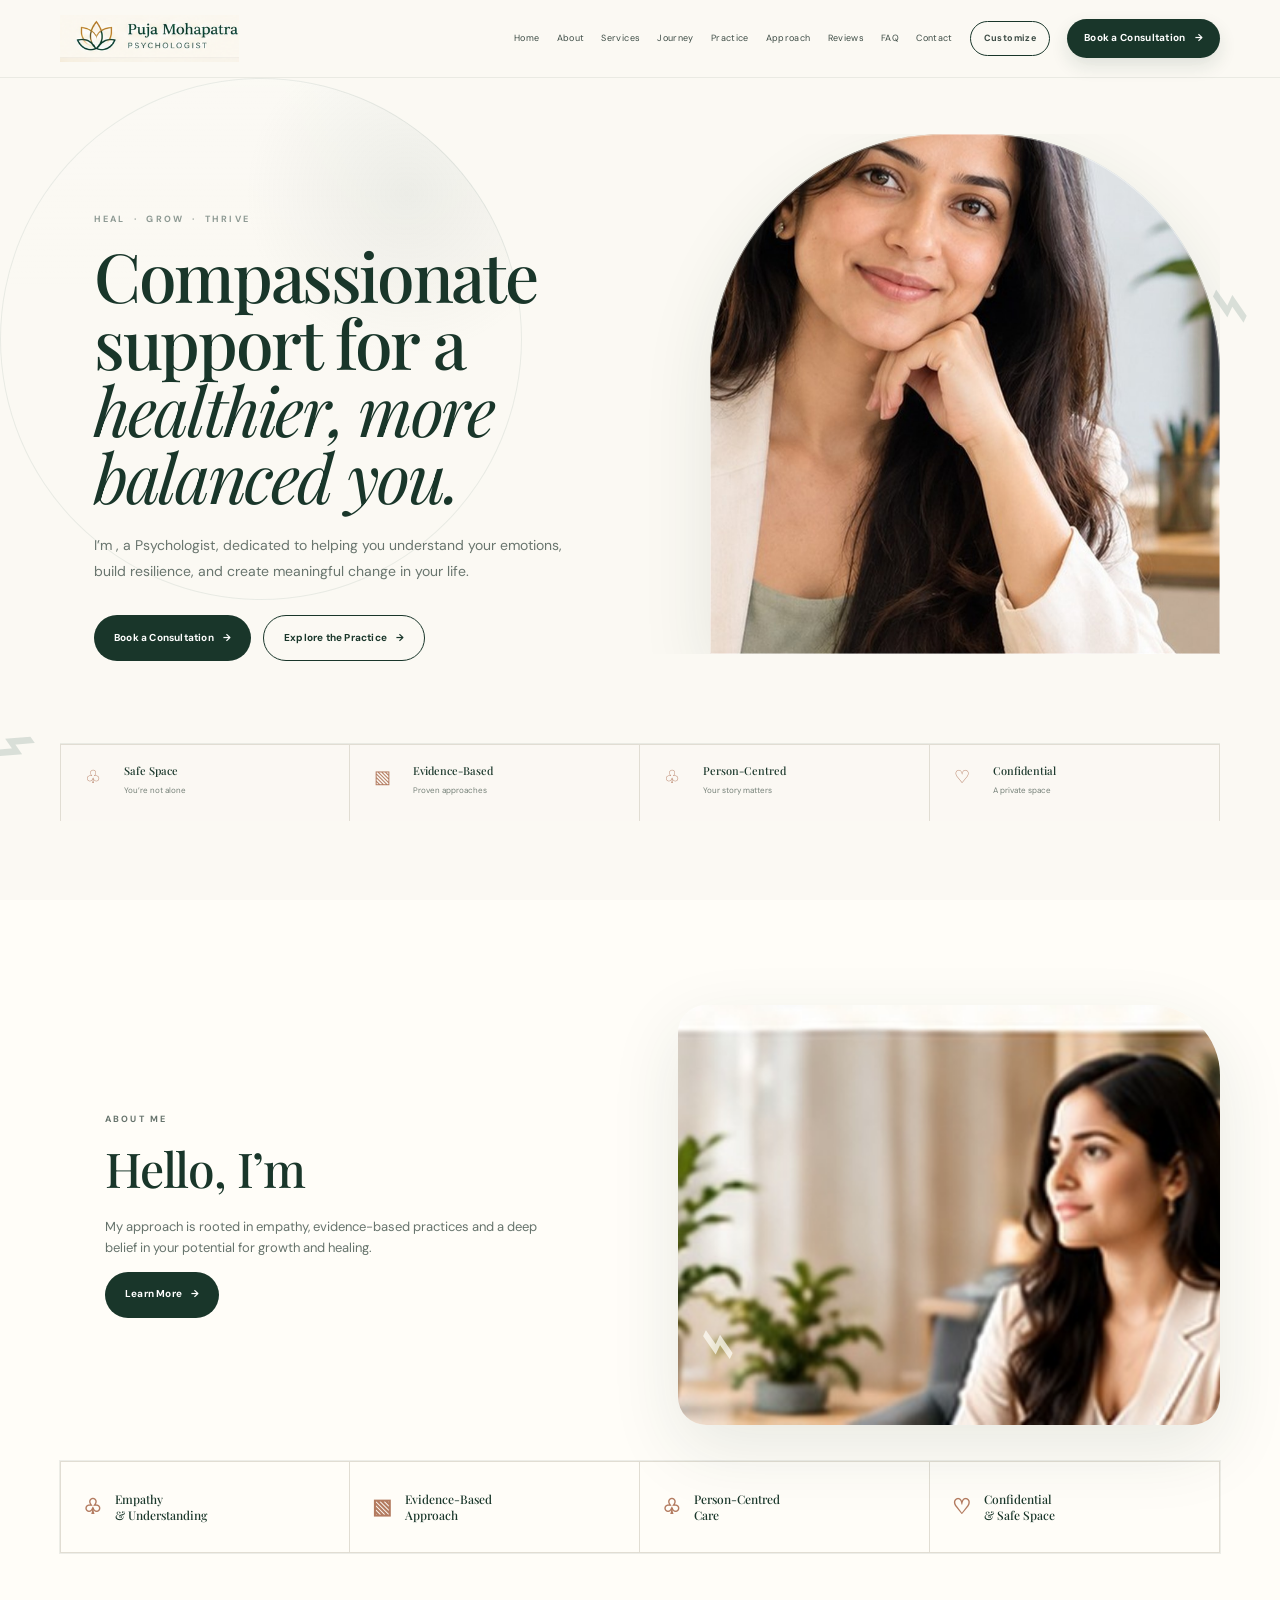
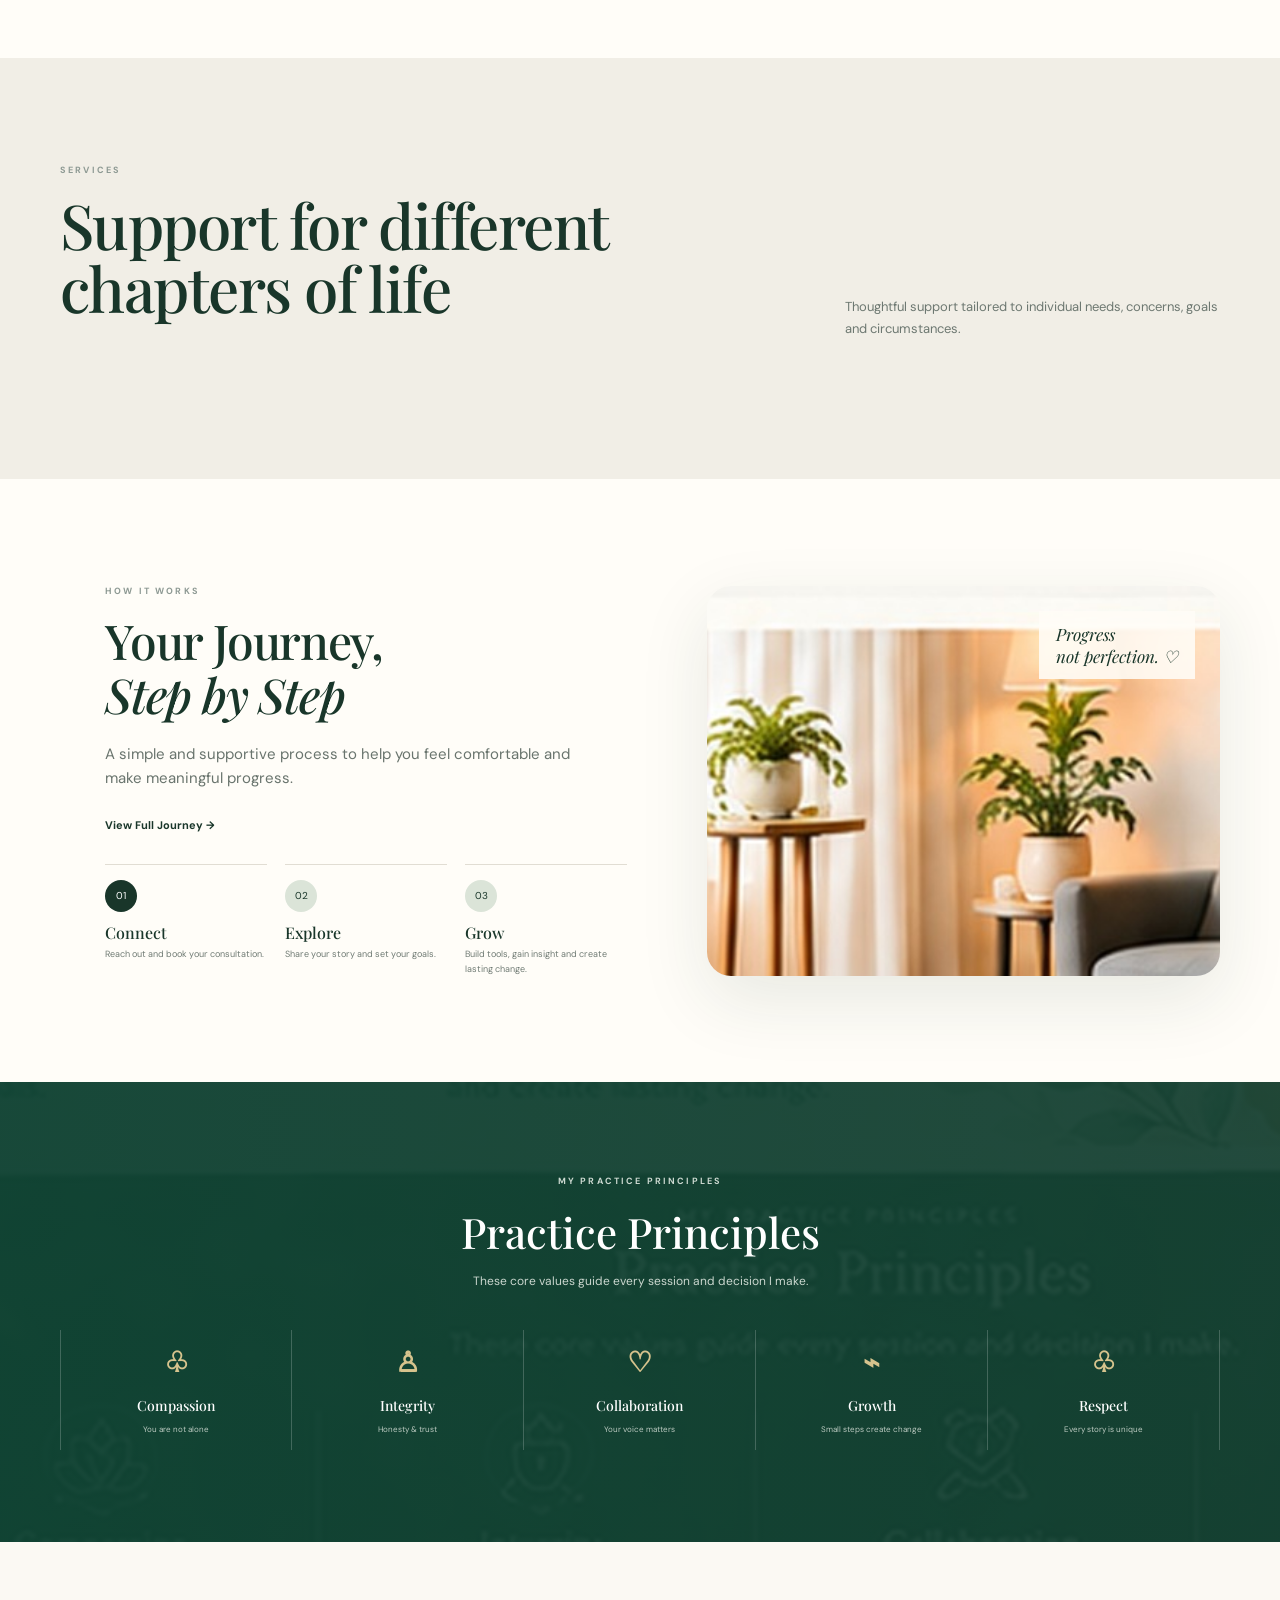
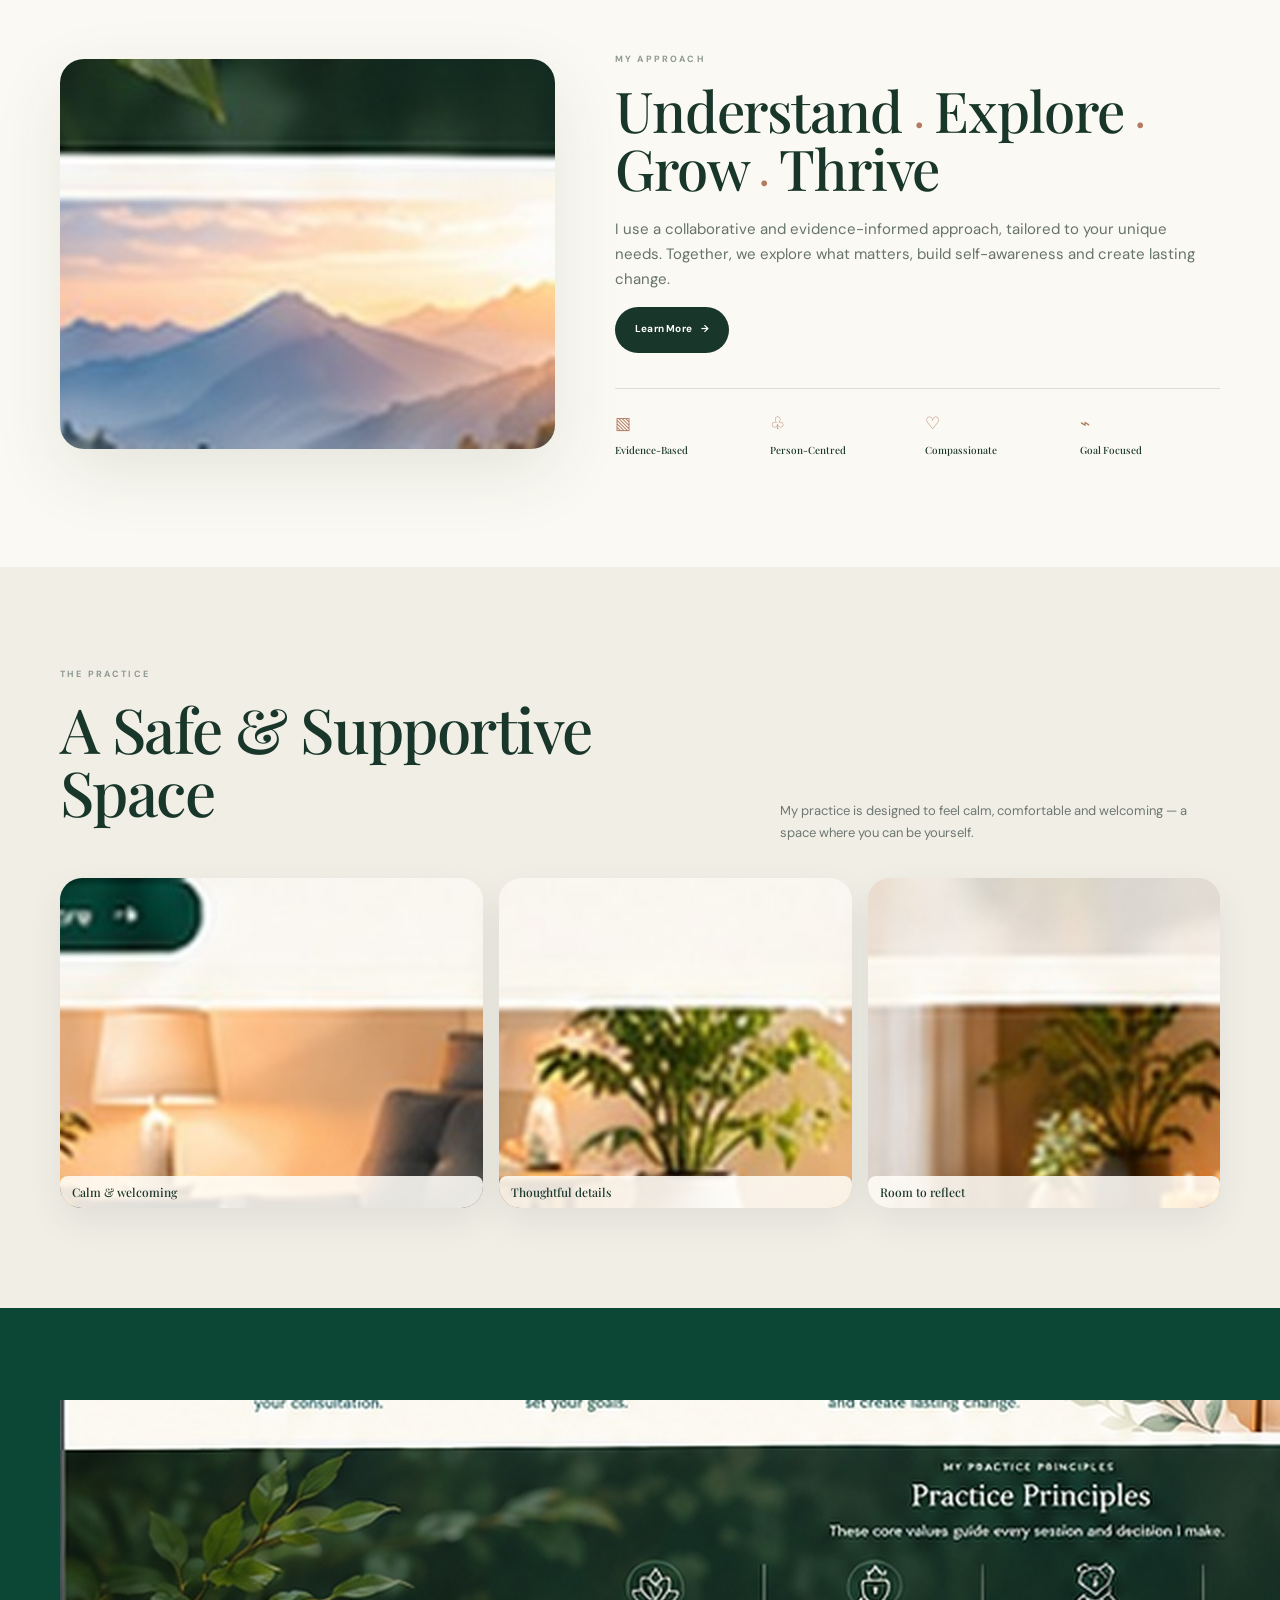
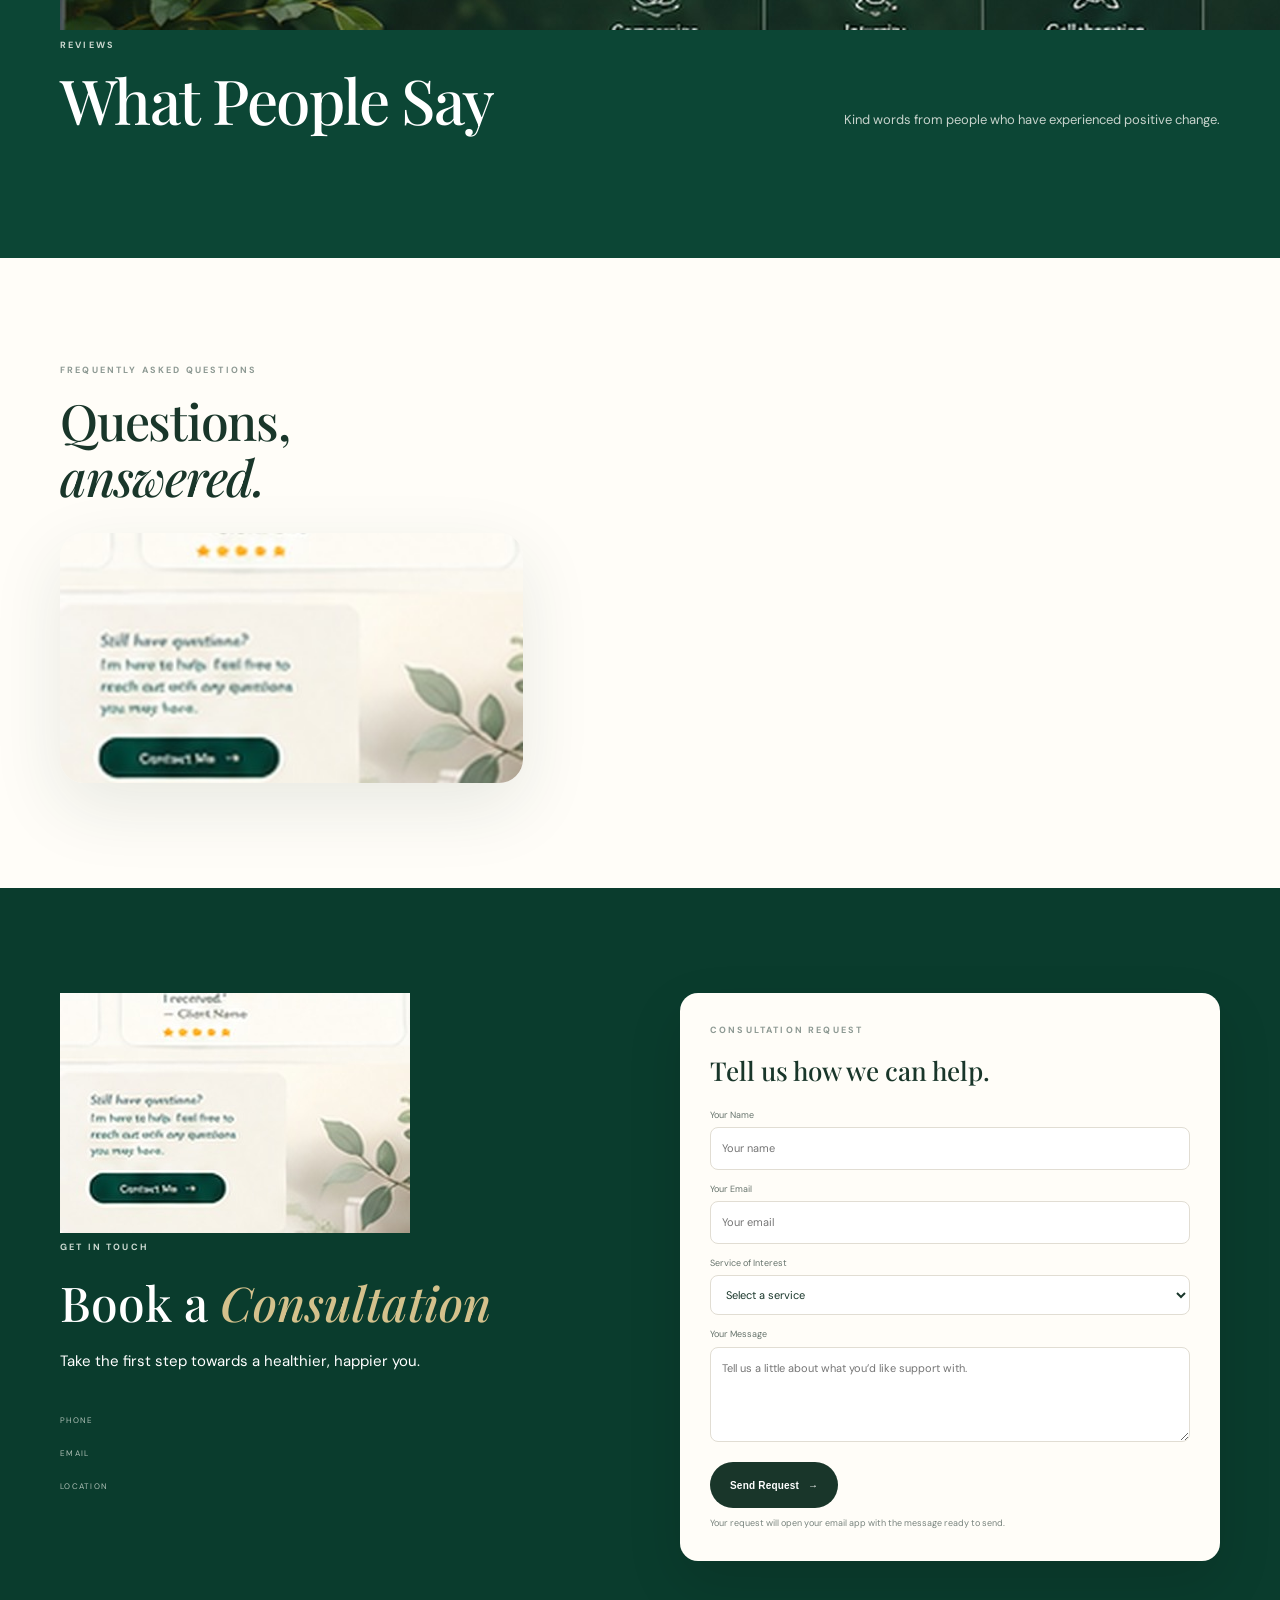
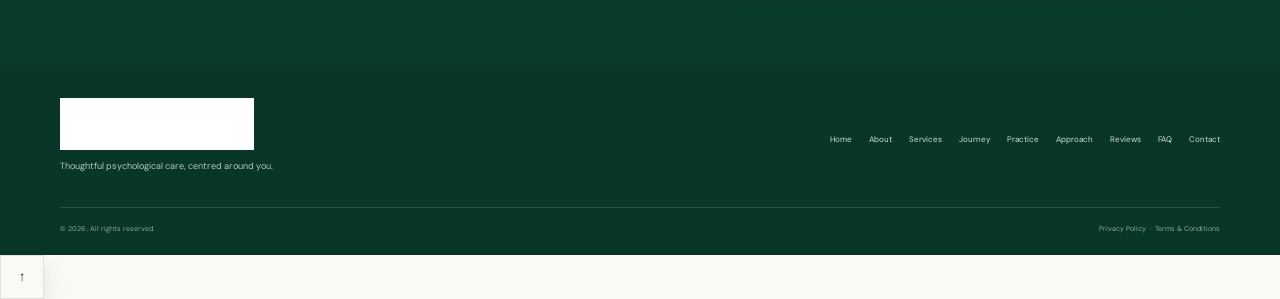
==== commit 5a77a32f: "Add files via upload" ====
--- a/index.html
+++ b/index.html
@@ -7,12 +7,12 @@
 <link rel="icon" href="assets/logo.png"><title id="pageTitle">Puja Mohapatra | Psychologist</title>
 <link rel="preconnect" href="https://fonts.googleapis.com"><link rel="preconnect" href="https://fonts.gstatic.com" crossorigin>
 <link href="https://fonts.googleapis.com/css2?family=DM+Sans:wght@400;500;600;700&family=Playfair+Display:ital,wght@400;500;600&display=swap" rel="stylesheet">
-<link rel="stylesheet" href="css/style.css?v=24.3">
+<link rel="stylesheet" href="css/style.css?v=24.4">
 </head>
 <body>
 <a class="skip-link" href="#main-content">Skip to content</a><div class="progress" id="progress"></div>
 <header class="header"><div class="container nav">
-<a class="brand" href="#home"><img id="navLogo" src="assets/logo.png" alt="Puja Mohapatra Psychologist"></a>
+<a class="brand" href="#home"><span class="brand-logo-frame"><img id="navLogo" src="assets/logo.png" alt="Puja Mohapatra Psychologist"></span></a>
 <button class="menu" id="menu" aria-label="Open navigation" aria-controls="nav" aria-expanded="false"><span></span><span></span><span></span></button>
 <nav id="nav"><a href="#home">Home</a><a href="#about">About</a><a href="#services">Services</a><a href="#journey">Journey</a><a href="#practice">Practice</a><a href="#approach">Approach</a><a href="#reviews">Reviews</a><a href="#faq">FAQ</a><a href="#contact">Contact</a><a class="nav-customize" href="customize.html">Customize</a><a class="nav-book" href="#contact">Book a Consultation <span>→</span></a></nav>
 </div></header>
@@ -38,13 +38,13 @@
 
 <section class="practice section" id="practice"><div class="container"><div class="section-head reveal"><div><p class="eyebrow">THE PRACTICE</p><h2>A Safe &amp; Supportive Space</h2></div><p>My practice is designed to feel calm, comfortable and welcoming — a space where you can be yourself.</p></div><div class="practice-gallery"><figure class="gallery-card reveal"><img id="practiceImage" src="assets/practice-1.jpg" alt="Calm practice setting"><figcaption>Calm &amp; welcoming</figcaption></figure><figure class="gallery-card reveal"><img src="assets/practice-2.jpg" alt="Warm interior detail"><figcaption>Thoughtful details</figcaption></figure><figure class="gallery-card reveal"><img src="assets/practice-3.jpg" alt="Quiet consultation space"><figcaption>Room to reflect</figcaption></figure></div></div></section>
 
-<section class="reviews" id="reviews"><div class="container"><div class="section-head light-head reveal"><div><p class="eyebrow light">REVIEWS</p><h2>What People Say</h2></div><p>Kind words from people who have experienced positive change.</p></div><div class="review-grid" id="reviewGrid"></div></div></section>
+<section class="reviews" id="reviews"><div class="container reviews-layout"><div class="reviews-photo media-frame reveal"><img id="reviewsImage" src="assets/principles.jpg" alt="Calm visual for the reviews section"></div><div class="reviews-content"><div class="section-head light-head reveal"><div><p class="eyebrow light">REVIEWS</p><h2>What People Say</h2></div><p>Kind words from people who have experienced positive change.</p></div><div class="review-grid" id="reviewGrid"></div></div></div></section>
 
 <section class="faq section" id="faq"><div class="container faq-layout"><div class="faq-title reveal"><p class="eyebrow">FREQUENTLY ASKED QUESTIONS</p><h2>Questions,<br><em>answered.</em></h2><div class="faq-image"><img id="faqImage" src="assets/contact.jpg" alt="FAQ botanical visual"></div></div><div class="faq-list reveal" id="faqList"></div></div></section>
 
-<section class="contact" id="contact"><div class="container contact-grid"><div class="contact-copy reveal"><p class="eyebrow light">GET IN TOUCH</p><h2>Book a <em>Consultation</em></h2><p>Take the first step towards a healthier, happier you.</p><div class="details"><div><small>PHONE</small><b id="phone"></b></div><div><small>EMAIL</small><b id="email"></b></div><div><small>LOCATION</small><b id="address"></b></div></div></div><form class="contact-form reveal" id="consultationForm"><p class="eyebrow">CONSULTATION REQUEST</p><h3>Tell us how we can help.</h3><label>Your Name<input id="name" required autocomplete="name" placeholder="Your name"></label><label>Your Email<input id="emailInput" type="email" required autocomplete="email" placeholder="Your email"></label><label>Service of Interest<select id="serviceInput"><option value="">Select a service</option></select></label><label>Your Message<textarea id="message" required placeholder="Tell us a little about what you’d like support with."></textarea></label><button class="pill dark" type="submit">Send Request <span>→</span></button><p class="form-status" id="formStatus"></p><small class="form-help">Your request will open your email app with the message ready to send.</small></form></div></section>
+<section class="contact" id="contact"><div class="container contact-grid"><div class="contact-copy reveal"><div class="contact-photo media-frame"><img id="contactImage" src="assets/contact.jpg" alt="Calm contact section visual"></div><div class="contact-copy-text"><p class="eyebrow light">GET IN TOUCH</p><h2>Book a <em>Consultation</em></h2><p>Take the first step towards a healthier, happier you.</p><div class="details"><div><small>PHONE</small><b id="phone"></b></div><div><small>EMAIL</small><b id="email"></b></div><div><small>LOCATION</small><b id="address"></b></div></div></div></div><form class="contact-form reveal" id="consultationForm"><p class="eyebrow">CONSULTATION REQUEST</p><h3>Tell us how we can help.</h3><label>Your Name<input id="name" required autocomplete="name" placeholder="Your name"></label><label>Your Email<input id="emailInput" type="email" required autocomplete="email" placeholder="Your email"></label><label>Service of Interest<select id="serviceInput"><option value="">Select a service</option></select></label><label>Your Message<textarea id="message" required placeholder="Tell us a little about what you’d like support with."></textarea></label><button class="pill dark" type="submit">Send Request <span>→</span></button><p class="form-status" id="formStatus"></p><small class="form-help">Your request will open your email app with the message ready to send.</small></form></div></section>
 </main>
-<footer><div class="container footer-grid"><div><img src="assets/logo.png" alt="Puja Mohapatra Psychologist"><p>Thoughtful psychological care, centred around you.</p></div><nav><a href="#home">Home</a><a href="#about">About</a><a href="#services">Services</a><a href="#journey">Journey</a><a href="#practice">Practice</a><a href="#approach">Approach</a><a href="#reviews">Reviews</a><a href="#faq">FAQ</a><a href="#contact">Contact</a></nav></div><div class="container footer-bottom"><span id="copyright"></span><span>Privacy Policy&nbsp;&nbsp;·&nbsp;&nbsp;Terms &amp; Conditions</span></div></footer>
+<footer><div class="container footer-grid"><div><span class="footer-logo-frame"><img id="footerLogo" src="assets/logo.png" alt="Puja Mohapatra Psychologist"></span><p>Thoughtful psychological care, centred around you.</p></div><nav><a href="#home">Home</a><a href="#about">About</a><a href="#services">Services</a><a href="#journey">Journey</a><a href="#practice">Practice</a><a href="#approach">Approach</a><a href="#reviews">Reviews</a><a href="#faq">FAQ</a><a href="#contact">Contact</a></nav></div><div class="container footer-bottom"><span id="copyright"></span><span>Privacy Policy&nbsp;&nbsp;·&nbsp;&nbsp;Terms &amp; Conditions</span></div></footer>
 <div class="floating-actions"><a class="mobile-customize" href="customize.html">Customize</a><a class="mobile-book" id="mobileBook" href="#contact">Book a Consultation <span>→</span></a></div>
 <script src="config.js"></script><script src="js/script.js"></script>
 </body></html>
--- a/css/style.css
+++ b/css/style.css
@@ -25,96 +25,75 @@
 .service-request{position:absolute;left:20px;bottom:18px;border:0;background:transparent;color:var(--primary);font:700 10px 'DM Sans';letter-spacing:.03em;padding:7px 0;cursor:pointer;opacity:.78;transition:opacity .2s ease,transform .2s ease}.service-request span{margin-left:5px}.service-card:hover .service-request{opacity:1;transform:translateX(3px)}
 @media(max-width:760px){.service-request{font-size:9px;left:15px;bottom:13px}.service-card{padding-bottom:45px}}
 
-/* V22 logo lockup: the image itself contains only "Puja Mohapatra" + "Psychologist". */
-.brand { display:flex; align-items:center; }
-.brand img { width:190px; height:auto; max-height:48px; object-fit:contain; display:block; }
-.brand span { display:none; }
-.footer-grid > div:first-child img { width:210px; max-width:100%; height:auto; object-fit:contain; }
-@media (max-width:760px){
-  .brand img { width:150px; max-height:42px; }
+
+/* V24.3 — consolidated media/frame system. This block intentionally replaces all earlier experimental frame overrides. */
+.brand img,.footer-grid img{display:block;width:auto;height:auto;max-width:100%;max-height:52px;object-fit:contain!important;border-radius:0!important}
+
+/* Shared media frame: the frame owns the geometry; the image fills it without stretching. */
+.hero-photo,.portrait-frame,.about-photo,.journey-photo,.approach-photo,.faq-image,.gallery-card{
+  position:relative!important;overflow:hidden!important;isolation:isolate!important;
+}
+.hero-photo img,.portrait-frame img,.about-photo img,.journey-photo img,.approach-photo img,.faq-image img,.gallery-card img{
+  display:block!important;width:100%!important;height:100%!important;max-width:none!important;min-width:0!important;min-height:0!important;
+  margin:0!important;padding:0!important;border:0!important;object-fit:cover!important;object-position:50% 50%!important;
 }
 
-/* V23 Customize Center: subtle customizable section imagery */
-main section.has-custom-section-image{position:relative;overflow:hidden}
-main section.has-custom-section-image::before{content:"";position:absolute;inset:0;background-image:var(--section-image);background-position:center;background-size:cover;background-repeat:no-repeat;opacity:.10;pointer-events:none;z-index:0}
-main section.has-custom-section-image>*{position:relative;z-index:1}
+/* Header */
+.brand{min-width:0}
+.brand img{max-width:190px;max-height:48px}
 
+/* Hero */
+.hero-photo{height:520px!important;align-self:stretch!important}
+.portrait-frame{width:min(510px,100%)!important;height:520px!important;max-height:none!important;margin-left:auto!important;border-radius:46% 46% 0 0!important;background:#dce5d9}
+.portrait-frame .portrait{object-position:50% 28%!important}
 
-/* V24 hardening: content must never depend on JavaScript reveal state. */
-main{display:block!important;visibility:visible!important;}
-main>section{display:block!important;visibility:visible!important;opacity:1!important;transform:none!important;}
-.reveal,.js .reveal,.js .reveal.in{opacity:1!important;visibility:visible!important;transform:none!important;}
+/* About */
+.about-photo{height:420px!important;border-radius:28px 70px 28px 28px!important}
+.about-photo img{object-position:50% 50%!important}
 
-/* V24.1 image-frame polish: every visual stays inside its intended frame */
-img{max-width:100%;}
-.hero-photo,.about-photo,.journey-photo,.approach-photo,.faq-image,.gallery-card,.portrait-frame{overflow:hidden;isolation:isolate;}
-.hero-photo img,.about-photo img,.journey-photo img,.approach-photo img,.faq-image img,.gallery-card img,.portrait{display:block;width:100%;height:100%;object-fit:cover;object-position:center;}
-.portrait-frame{aspect-ratio:4/5;height:auto;max-height:520px;}
-.about-photo{aspect-ratio:4/3;height:auto;}
-.journey-photo{aspect-ratio:4/3;height:auto;}
-.approach-photo{aspect-ratio:4/3;height:auto;}
-.faq-image{aspect-ratio:16/7;height:auto;}
-.practice-gallery{align-items:stretch;}
-.gallery-card,.gallery-card:first-child{height:auto;aspect-ratio:4/3;}
-.gallery-card:first-child{aspect-ratio:5/4;}
-.gallery-card img{object-position:center center;}
-.brand img,.footer-grid img{object-fit:contain!important;height:auto!important;}
-.principles:before{background-position:center center;}
-@media(max-width:760px){
- .portrait-frame{aspect-ratio:4/5;height:auto;max-height:none;}
- .about-photo{aspect-ratio:4/3;height:auto;}
- .journey-photo,.approach-photo{aspect-ratio:4/3;height:auto;}
- .faq-image{aspect-ratio:16/8;height:auto;}
- .gallery-card,.gallery-card:first-child{height:auto;aspect-ratio:4/3;}
- .gallery-card:first-child{grid-column:1/-1;aspect-ratio:16/10;}
- .practice-gallery{grid-auto-rows:auto;}
+/* Journey */
+.journey-photo{height:390px!important;border-radius:24px!important}
+.journey-photo img{object-position:50% 50%!important}
+
+/* Approach */
+.approach-photo{height:390px!important;border-radius:24px!important}
+.approach-photo img{object-position:50% 50%!important}
+
+/* Practice gallery — three consistent frames */
+.practice-gallery{display:grid!important;grid-template-columns:1.2fr 1fr 1fr!important;gap:16px!important;align-items:stretch!important}
+.gallery-card,.gallery-card:first-child{height:330px!important;min-height:0!important;margin:0!important;border-radius:22px!important;overflow:hidden!important}
+.gallery-card img{object-position:50% 50%!important}
+.gallery-card figcaption{position:absolute!important;left:0!important;right:0!important;bottom:0!important;z-index:2!important}
+
+/* Reviews: cards remain content-driven; no image stretching */
+.review-card{overflow:hidden}
+
+/* FAQ */
+.faq-image{height:250px!important;border-radius:24px!important;margin-top:28px!important}
+.faq-image img{object-position:50% 50%!important}
+
+/* Contact / footer */
+.contact{overflow:hidden}
+footer{overflow:hidden}
+
+@media (max-width:950px){
+  .hero-photo{height:500px!important}
+  .portrait-frame{height:500px!important;width:100%!important}
+  .about-photo{height:400px!important}
+  .journey-photo,.approach-photo{height:350px!important}
+  .gallery-card,.gallery-card:first-child{height:300px!important}
+  .faq-image{height:240px!important}
 }
 
-/* V24.2 — FINAL IMAGE FRAME SYSTEM */
-:root{--media-radius:28px}
-
-/* Never allow a media element to escape its designed card/frame. */
-.hero-photo,.portrait-frame,.about-photo,.journey-photo,.approach-photo,.faq-image,.gallery-card{overflow:hidden!important;position:relative!important;isolation:isolate!important}
-.hero-photo img,.portrait-frame img,.about-photo img,.journey-photo img,.approach-photo img,.faq-image img,.gallery-card img{display:block!important;width:100%!important;height:100%!important;max-width:none!important;min-width:0!important;min-height:0!important;object-fit:cover!important;object-position:center center!important;margin:0!important;padding:0!important;border:0!important}
-
-/* Hero */
-.portrait-frame{width:min(560px,100%)!important;height:590px!important;aspect-ratio:auto!important;border-radius:42% 42% 16px 16px!important}
-.portrait-frame .portrait{height:100%!important;width:100%!important;object-fit:cover!important;object-position:center top!important}
-
-/* Editorial image cards */
-.about-photo{height:500px!important;aspect-ratio:auto!important;border-radius:28px!important}
-.about-photo img{object-position:center center!important}
-.journey-photo{height:370px!important;aspect-ratio:auto!important;border-radius:24px!important}
-.approach-photo{height:430px!important;aspect-ratio:auto!important;border-radius:24px!important}
-
-/* Practice gallery: equal, clean cards */
-.practice-gallery{display:grid!important;grid-template-columns:1.25fr 1fr 1fr!important;gap:18px!important;align-items:stretch!important}
-.gallery-card,.gallery-card:first-child{height:360px!important;aspect-ratio:auto!important;margin:0!important;border-radius:22px!important;overflow:hidden!important}
-.gallery-card img{height:100%!important;width:100%!important;object-fit:cover!important;object-position:center center!important}
-.gallery-card figcaption{position:absolute!important;left:0!important;right:0!important;bottom:0!important;z-index:2!important}
-
-/* FAQ image gets a real card instead of an overly-wide strip */
-.faq-image{height:260px!important;aspect-ratio:auto!important;border-radius:24px!important;margin-top:28px!important}
-.faq-image img{object-position:center center!important}
-
-/* Logo must remain contained, never cropped */
-.brand img,.footer-grid img{width:auto!important;height:auto!important;max-width:100%!important;max-height:52px!important;object-fit:contain!important;border-radius:0!important}
-
-@media(max-width:950px){
- .portrait-frame{height:520px!important}
- .about-photo{height:420px!important}
- .journey-photo{height:340px!important}
- .approach-photo{height:380px!important}
- .gallery-card,.gallery-card:first-child{height:300px!important}
+@media (max-width:760px){
+  .brand img{max-width:155px!important;max-height:42px!important}
+  .hero-photo{height:430px!important;width:100%!important}
+  .portrait-frame{width:100%!important;height:430px!important;border-radius:34% 34% 18px 18px!important}
+  .portrait-frame .portrait{object-position:50% 24%!important}
+  .about-photo{height:330px!important;border-radius:24px!important}
+  .journey-photo,.approach-photo{height:300px!important;border-radius:22px!important}
+  .practice-gallery{grid-template-columns:1fr!important;gap:14px!important}
+  .gallery-card,.gallery-card:first-child{height:260px!important;grid-column:auto!important;border-radius:20px!important}
+  .gallery-card:first-child{height:280px!important}
+  .faq-image{height:220px!important;border-radius:20px!important}
 }
-
-@media(max-width:760px){
- .brand img{max-height:42px!important;width:auto!important;max-width:155px!important}
- .portrait-frame{width:100%!important;height:430px!important;border-radius:34% 34% 16px 16px!important}
- .about-photo{height:340px!important;border-radius:24px!important}
- .journey-photo,.approach-photo{height:320px!important;border-radius:22px!important}
- .practice-gallery{grid-template-columns:1fr!important;gap:14px!important}
- .gallery-card,.gallery-card:first-child{height:270px!important;aspect-ratio:auto!important;grid-column:auto!important;border-radius:20px!important}
- .gallery-card:first-child{height:290px!important}
- .faq-image{height:230px!important;border-radius:20px!important}
-}
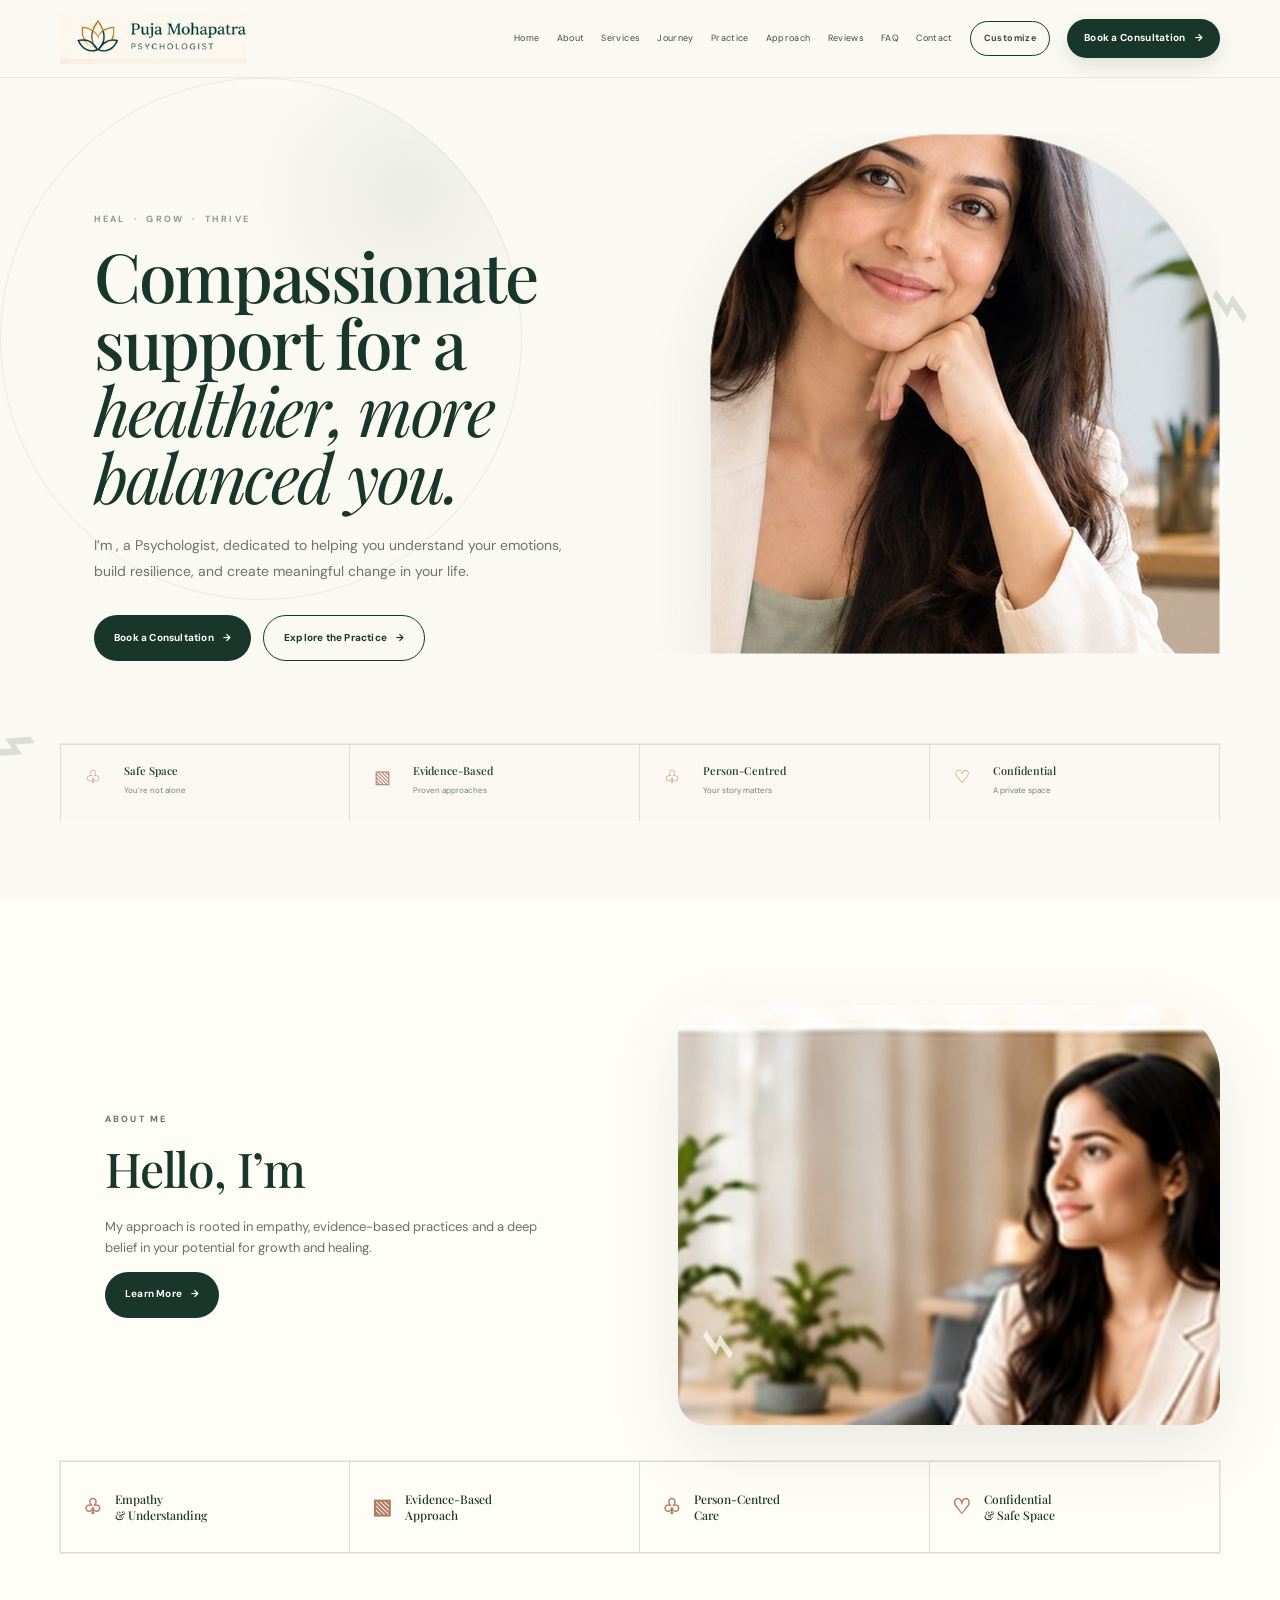
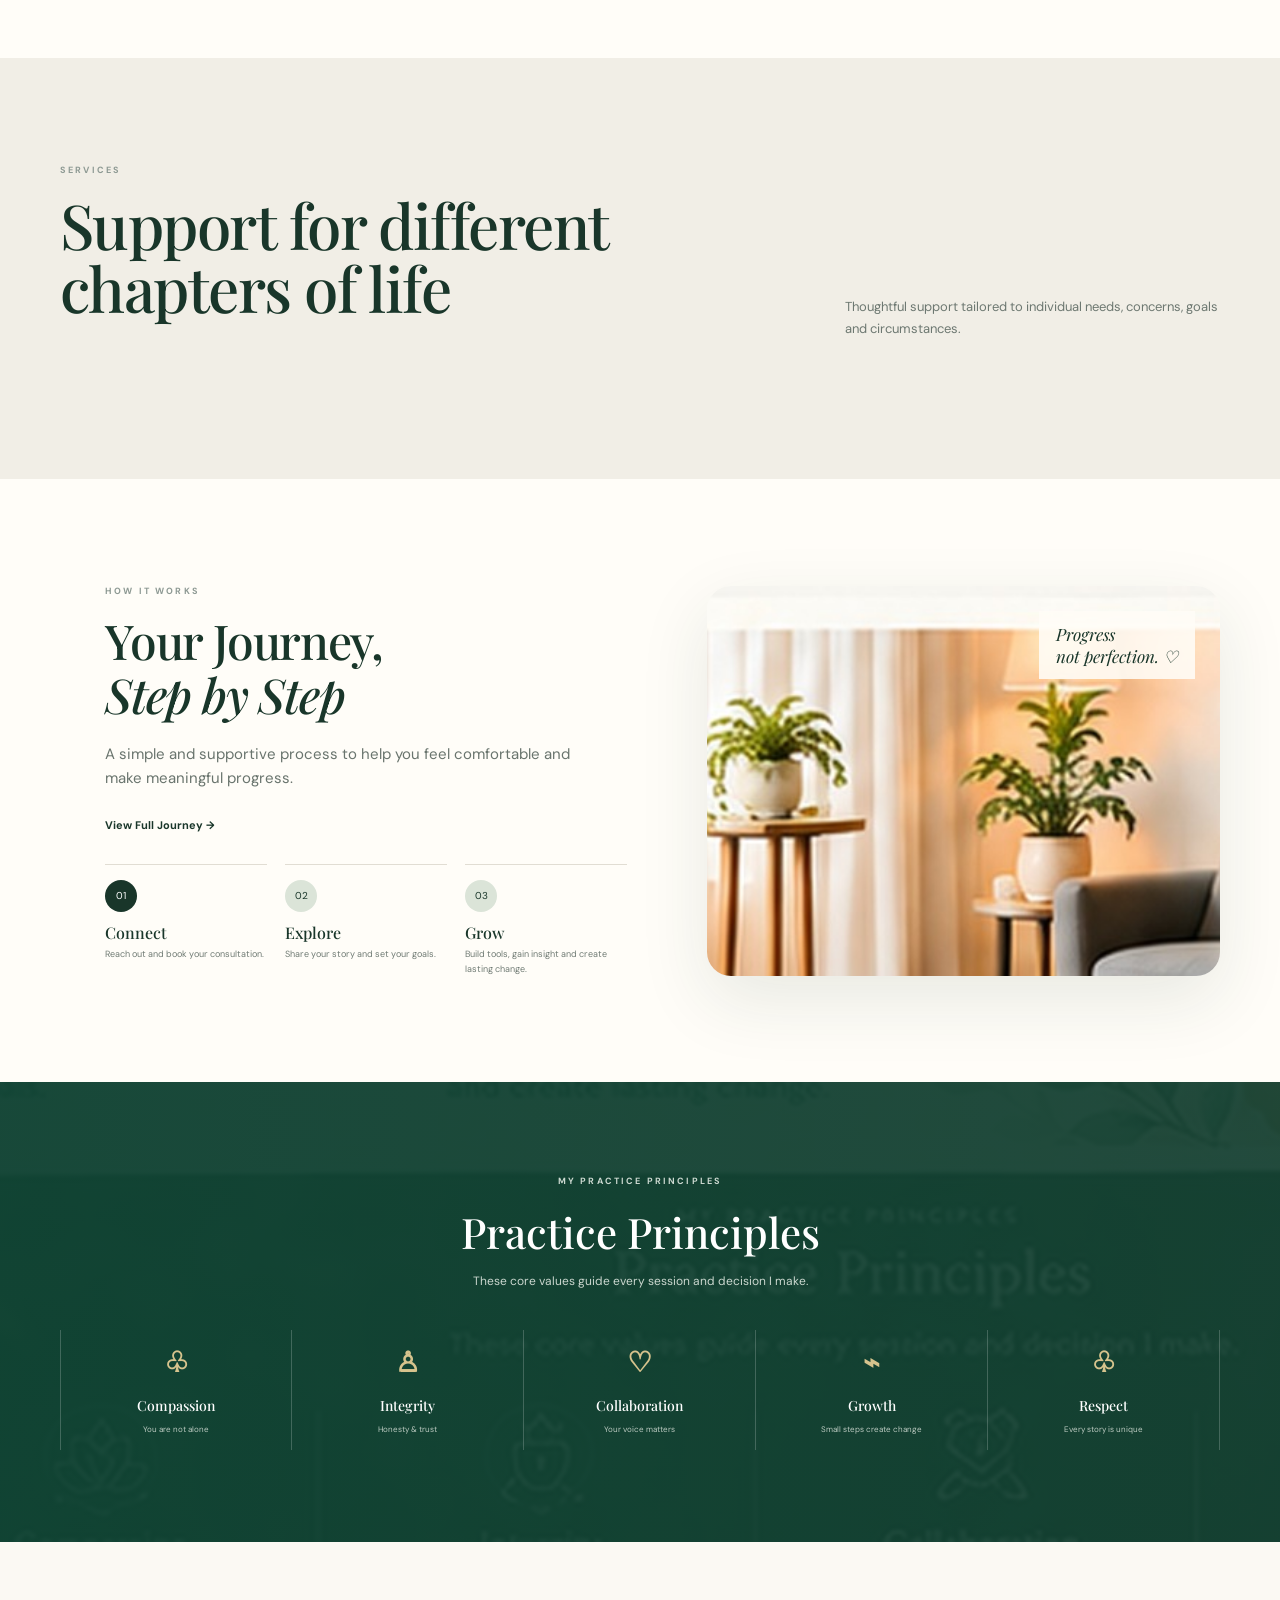
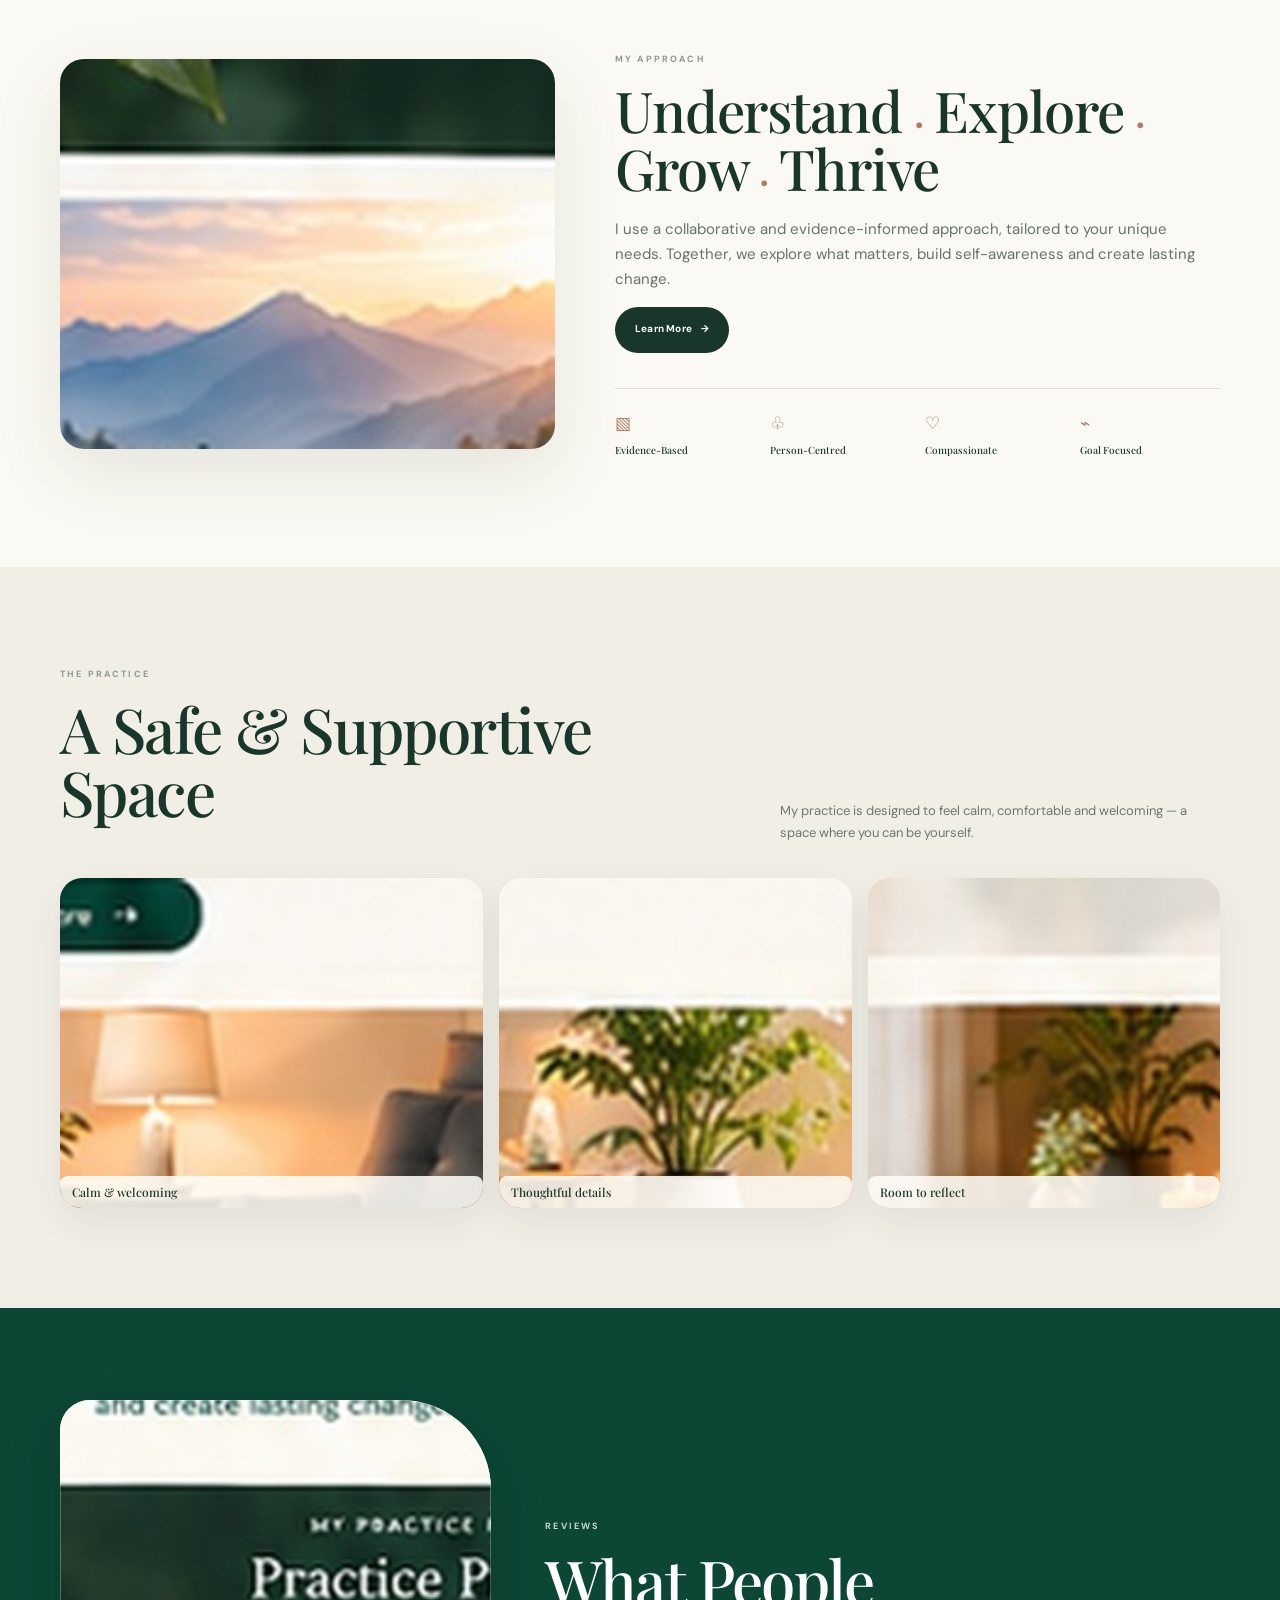
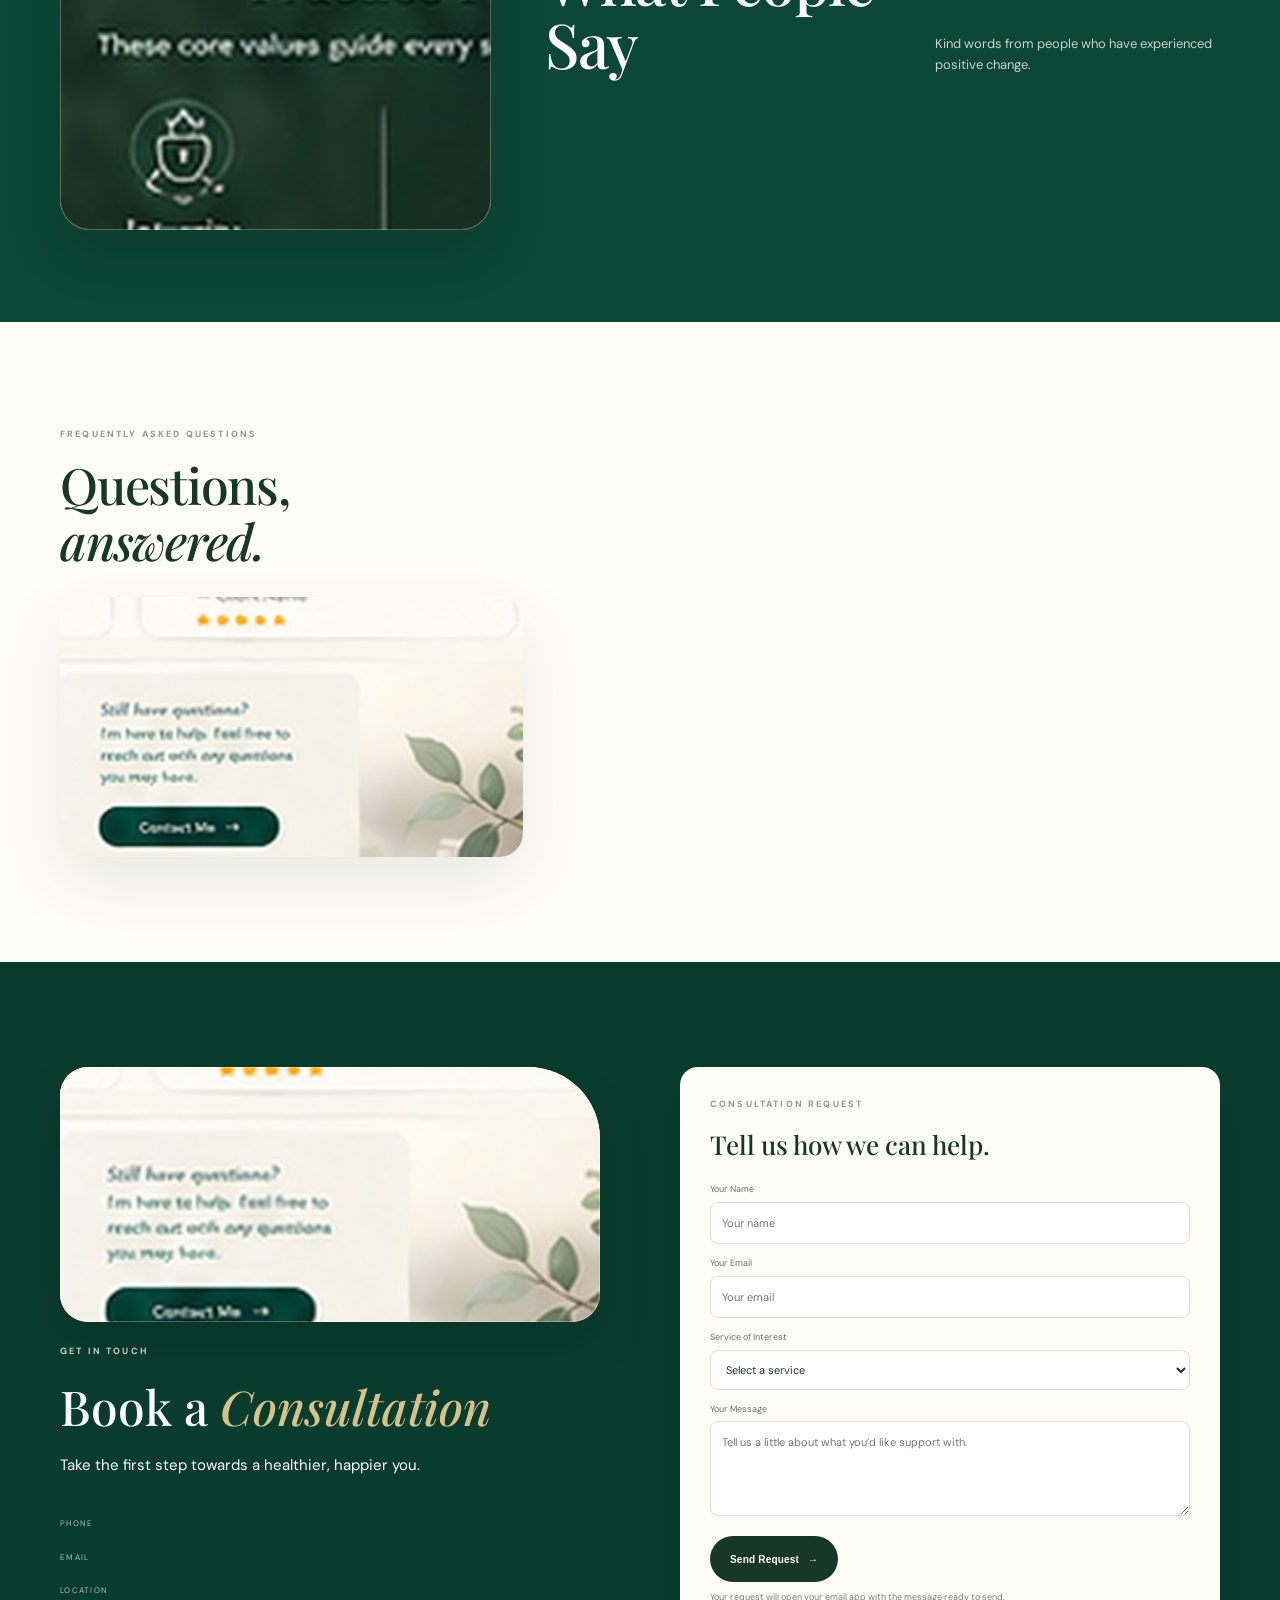
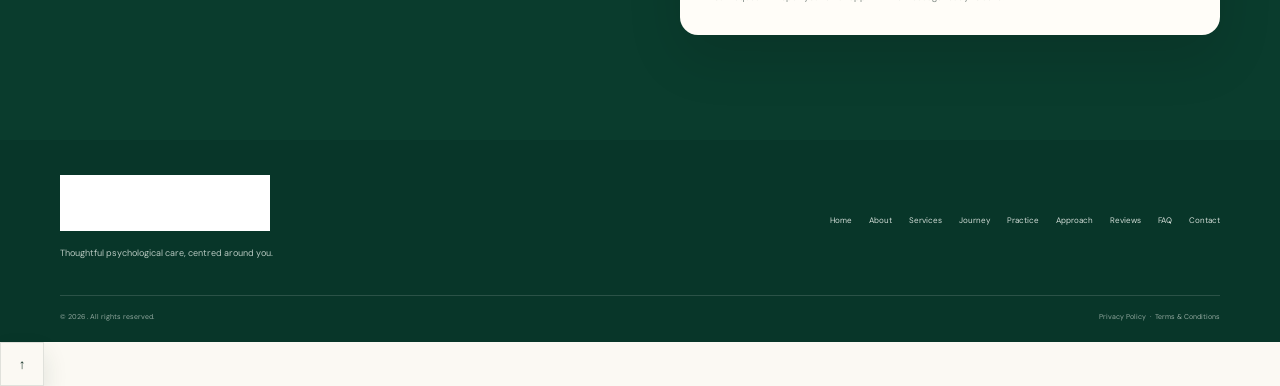
==== commit 88782fea: "Add files via upload" ====
--- a/index.html
+++ b/index.html
@@ -7,7 +7,7 @@
 <link rel="icon" href="assets/logo.png"><title id="pageTitle">Puja Mohapatra | Psychologist</title>
 <link rel="preconnect" href="https://fonts.googleapis.com"><link rel="preconnect" href="https://fonts.gstatic.com" crossorigin>
 <link href="https://fonts.googleapis.com/css2?family=DM+Sans:wght@400;500;600;700&family=Playfair+Display:ital,wght@400;500;600&display=swap" rel="stylesheet">
-<link rel="stylesheet" href="css/style.css?v=24.4">
+<link rel="stylesheet" href="css/style.css?v=24.5">
 </head>
 <body>
 <a class="skip-link" href="#main-content">Skip to content</a><div class="progress" id="progress"></div>
--- a/css/style.css
+++ b/css/style.css
@@ -97,3 +97,74 @@
   .gallery-card:first-child{height:280px!important}
   .faq-image{height:220px!important;border-radius:20px!important}
 }
+
+/* V24.4 — real image-frame architecture. The wrapper controls geometry; images never control frame size. */
+.media-frame{position:relative;display:block;overflow:hidden;isolation:isolate;background:#e5e8df;border-radius:var(--frame-radius,24px);}
+.media-frame::after{content:"";position:absolute;inset:0;border:1px solid rgba(255,255,255,.28);border-radius:inherit;pointer-events:none;z-index:3;}
+.media-frame>img{position:absolute!important;inset:0!important;width:100%!important;height:100%!important;min-width:0!important;min-height:0!important;max-width:none!important;max-height:none!important;display:block!important;margin:0!important;padding:0!important;border:0!important;object-fit:cover!important;object-position:50% 50%!important;transform:none!important;}
+.brand-logo-frame,.footer-logo-frame{display:flex;align-items:center;justify-content:flex-start;position:relative;overflow:hidden;background:transparent;flex:0 0 auto;}
+.brand-logo-frame{width:190px;height:50px;}
+.footer-logo-frame{width:210px;height:62px;margin-bottom:12px;}
+.brand-logo-frame img,.footer-logo-frame img{position:static!important;width:100%!important;height:100%!important;max-width:none!important;max-height:none!important;object-fit:contain!important;object-position:left center!important;display:block!important;border-radius:0!important;}
+
+/* Hero: one explicit frame, never stretched by the image. */
+.hero-photo{height:520px!important;display:flex!important;align-items:flex-end!important;justify-content:flex-end!important;}
+.portrait-frame{position:relative!important;width:min(510px,100%)!important;height:520px!important;overflow:hidden!important;flex:0 0 auto!important;}
+.portrait-frame .portrait{position:absolute!important;inset:0!important;width:100%!important;height:100%!important;object-fit:cover!important;object-position:50% 28%!important;transform-origin:center!important;}
+
+/* Content photos */
+.about-photo,.journey-photo,.approach-photo{position:relative!important;overflow:hidden!important;}
+.about-photo img,.journey-photo img,.approach-photo img{position:absolute!important;inset:0!important;width:100%!important;height:100%!important;object-fit:cover!important;object-position:50% 50%!important;}
+
+/* Practice: fixed cards with identical geometry. */
+.practice-gallery{display:grid!important;grid-template-columns:1.2fr 1fr 1fr!important;gap:16px!important;align-items:stretch!important;}
+.gallery-card,.gallery-card:first-child{position:relative!important;width:100%!important;height:330px!important;min-height:330px!important;margin:0!important;padding:0!important;overflow:hidden!important;border-radius:22px!important;background:#e5e8df!important;}
+.gallery-card img{position:absolute!important;inset:0!important;width:100%!important;height:100%!important;max-width:none!important;max-height:none!important;object-fit:cover!important;object-position:50% 50%!important;display:block!important;margin:0!important;}
+.gallery-card figcaption{position:absolute!important;left:0!important;right:0!important;bottom:0!important;z-index:4!important;box-sizing:border-box!important;}
+
+/* Reviews: an actual framed image, not a background-size guess. */
+.reviews{position:relative;overflow:hidden;}
+.reviews-layout{display:grid;grid-template-columns:minmax(280px,.78fr) minmax(0,1.22fr);gap:54px;align-items:center;}
+.reviews-photo{height:430px;width:100%;border-radius:30px 90px 30px 30px;box-shadow:0 24px 55px rgba(0,0,0,.14);}
+.reviews-content{min-width:0;}
+.review-grid{display:grid;grid-template-columns:repeat(2,minmax(0,1fr));gap:16px;}
+
+/* FAQ */
+.faq-image{position:relative!important;width:100%!important;height:260px!important;margin-top:28px!important;overflow:hidden!important;border-radius:24px!important;}
+.faq-image img{position:absolute!important;inset:0!important;width:100%!important;height:100%!important;object-fit:cover!important;object-position:50% 50%!important;}
+
+/* Contact: image and copy share a controlled panel. */
+.contact-grid{align-items:stretch!important;}
+.contact-copy{display:flex!important;flex-direction:column!important;gap:22px!important;min-width:0!important;}
+.contact-photo{height:255px!important;width:100%!important;border-radius:28px 72px 28px 28px!important;flex:0 0 auto!important;box-shadow:0 22px 50px rgba(0,0,0,.12)!important;}
+.contact-copy-text{min-width:0;}
+
+/* Footer logo gets a real box too, while preserving the logo's aspect ratio. */
+.footer-logo-frame img{object-position:left center!important;}
+
+@media(max-width:950px){
+  .brand-logo-frame{width:165px;height:46px;}
+  .hero-photo{height:500px!important;}
+  .portrait-frame{width:100%!important;height:500px!important;}
+  .reviews-layout{grid-template-columns:1fr;gap:34px;}
+  .reviews-photo{height:320px;border-radius:26px 70px 26px 26px;}
+  .review-grid{grid-template-columns:repeat(2,minmax(0,1fr));}
+  .gallery-card,.gallery-card:first-child{height:300px!important;min-height:300px!important;}
+  .contact-photo{height:280px!important;}
+}
+@media(max-width:760px){
+  .brand-logo-frame{width:155px;height:42px;}
+  .footer-logo-frame{width:190px;height:54px;}
+  .hero-photo{height:430px!important;width:100%!important;}
+  .portrait-frame{width:100%!important;height:430px!important;border-radius:34% 34% 18px 18px!important;}
+  .portrait-frame .portrait{object-position:50% 24%!important;}
+  .about-photo{height:330px!important;border-radius:24px!important;}
+  .journey-photo,.approach-photo{height:300px!important;border-radius:22px!important;}
+  .practice-gallery{grid-template-columns:1fr!important;gap:14px!important;}
+  .gallery-card,.gallery-card:first-child{height:280px!important;min-height:280px!important;border-radius:20px!important;}
+  .reviews-layout{gap:26px;}
+  .reviews-photo{height:270px;border-radius:22px 55px 22px 22px;}
+  .review-grid{grid-template-columns:1fr;}
+  .faq-image{height:220px!important;border-radius:20px!important;}
+  .contact-photo{height:220px!important;border-radius:22px 55px 22px 22px!important;}
+}
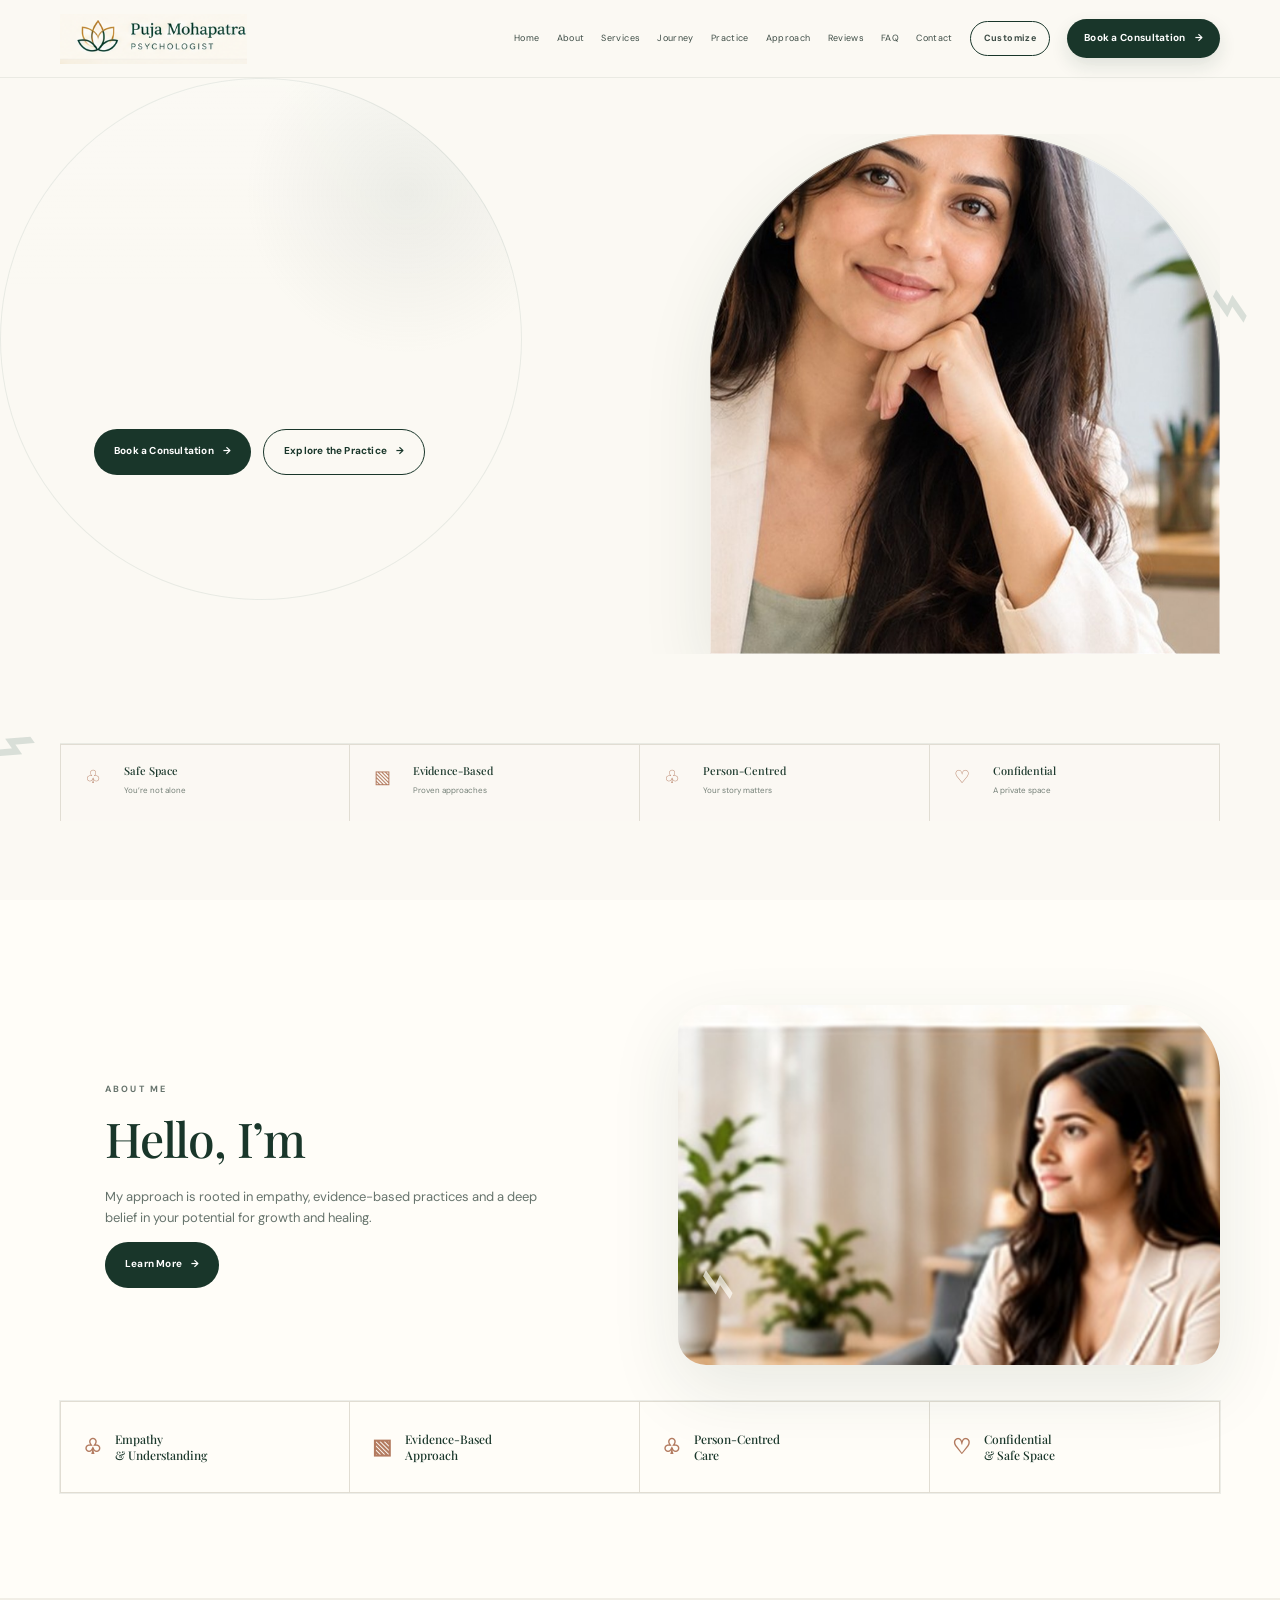
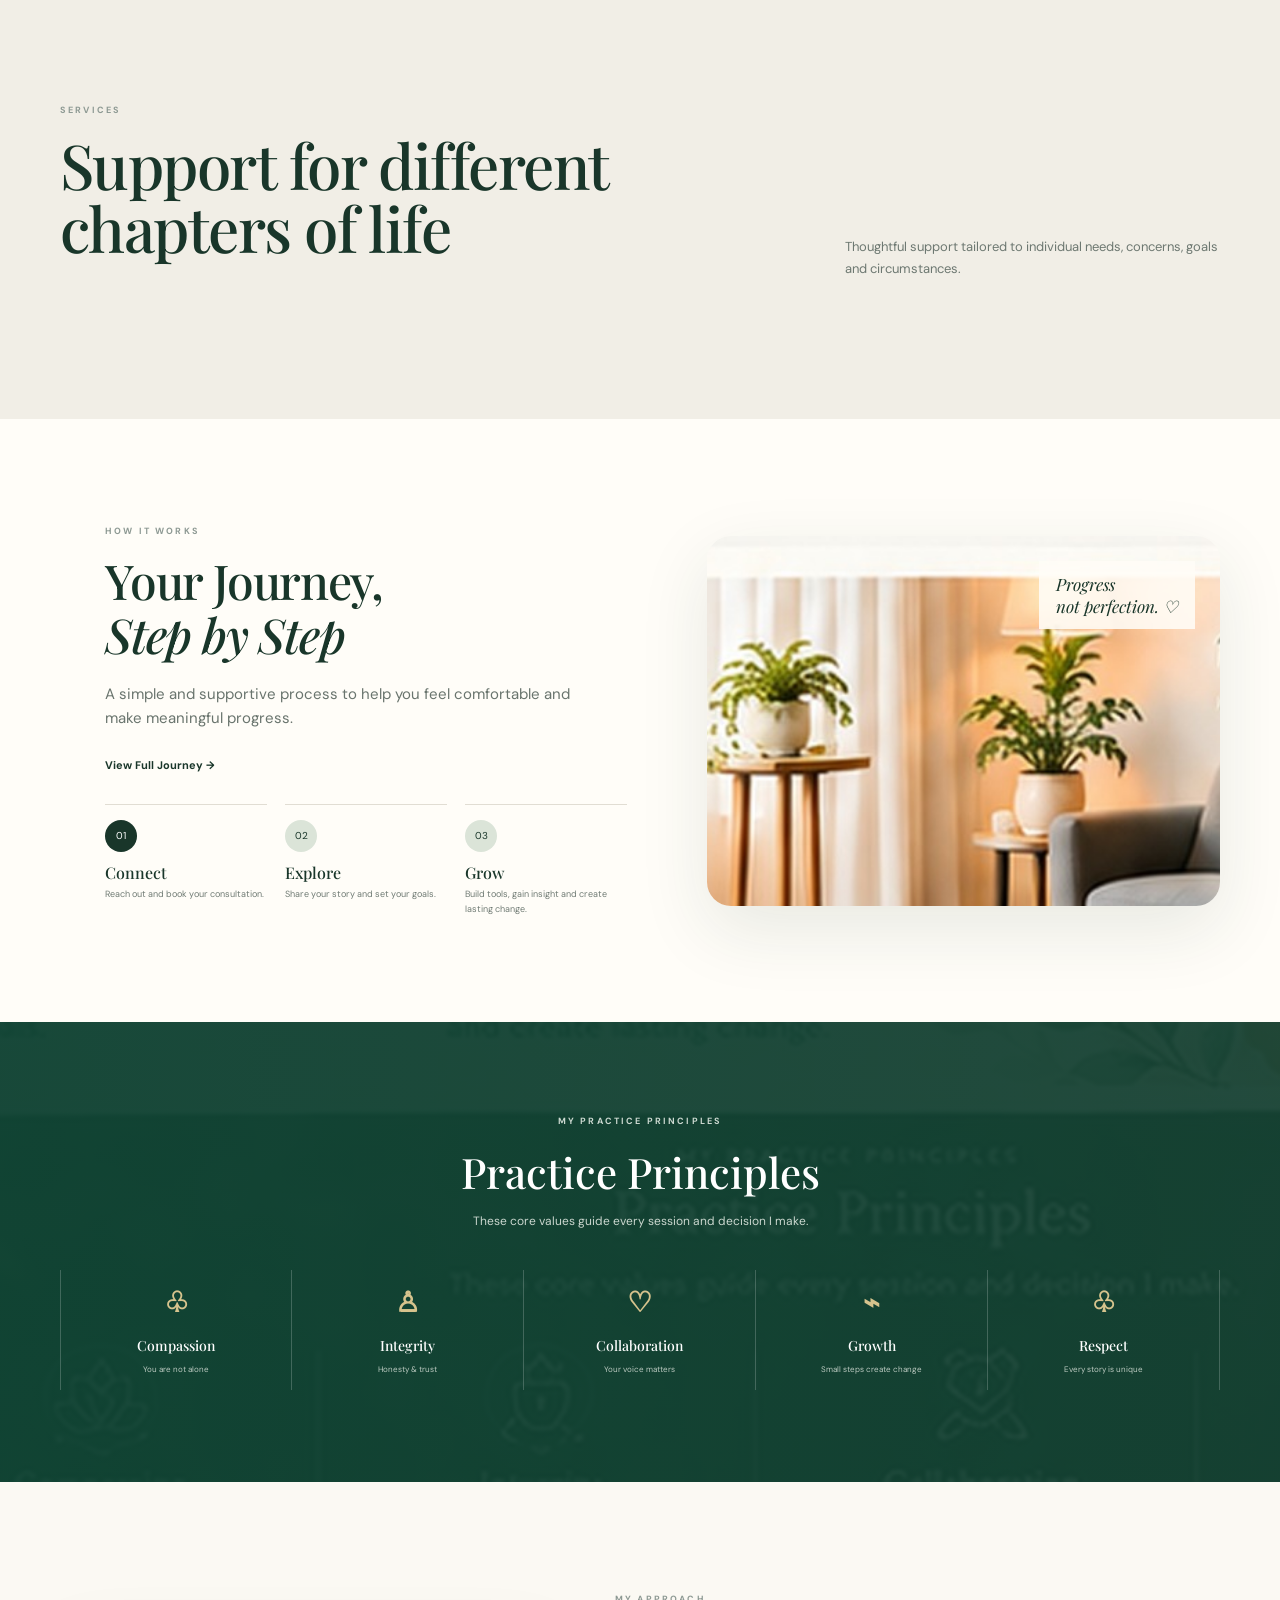
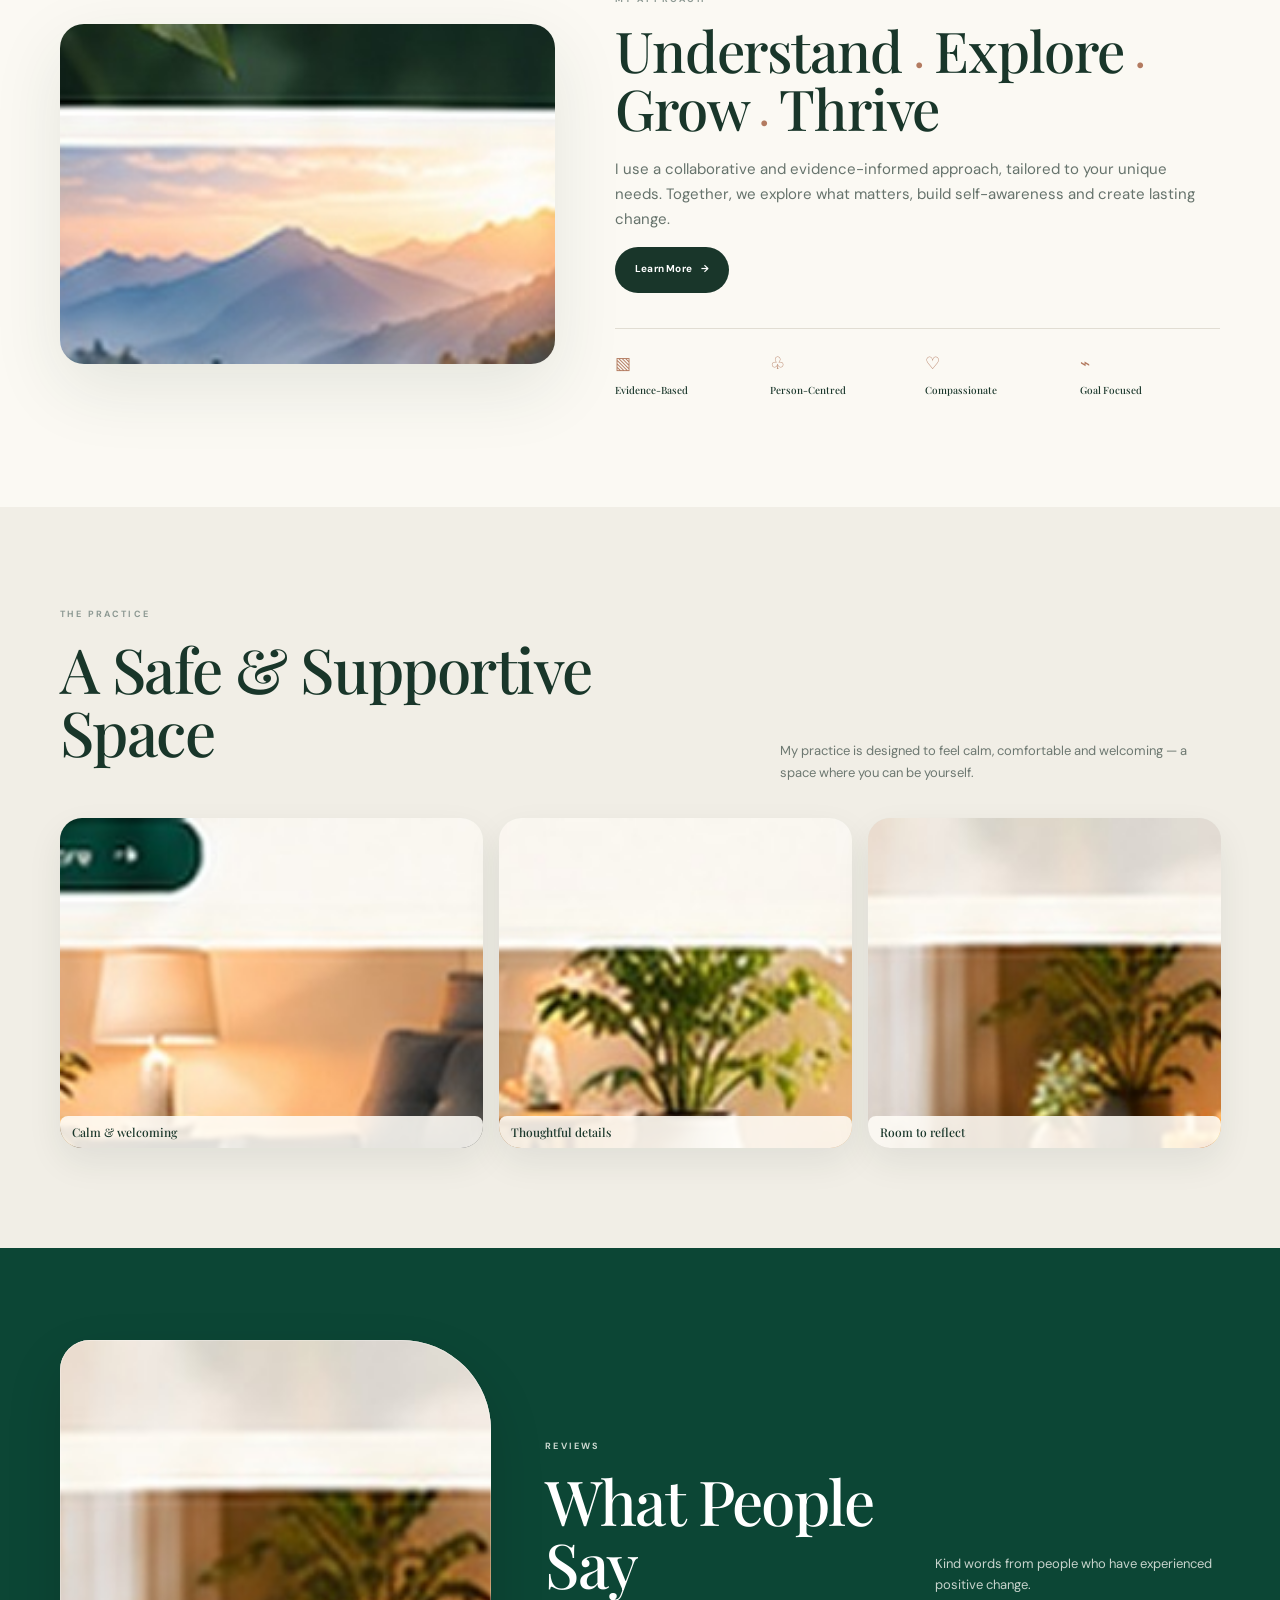
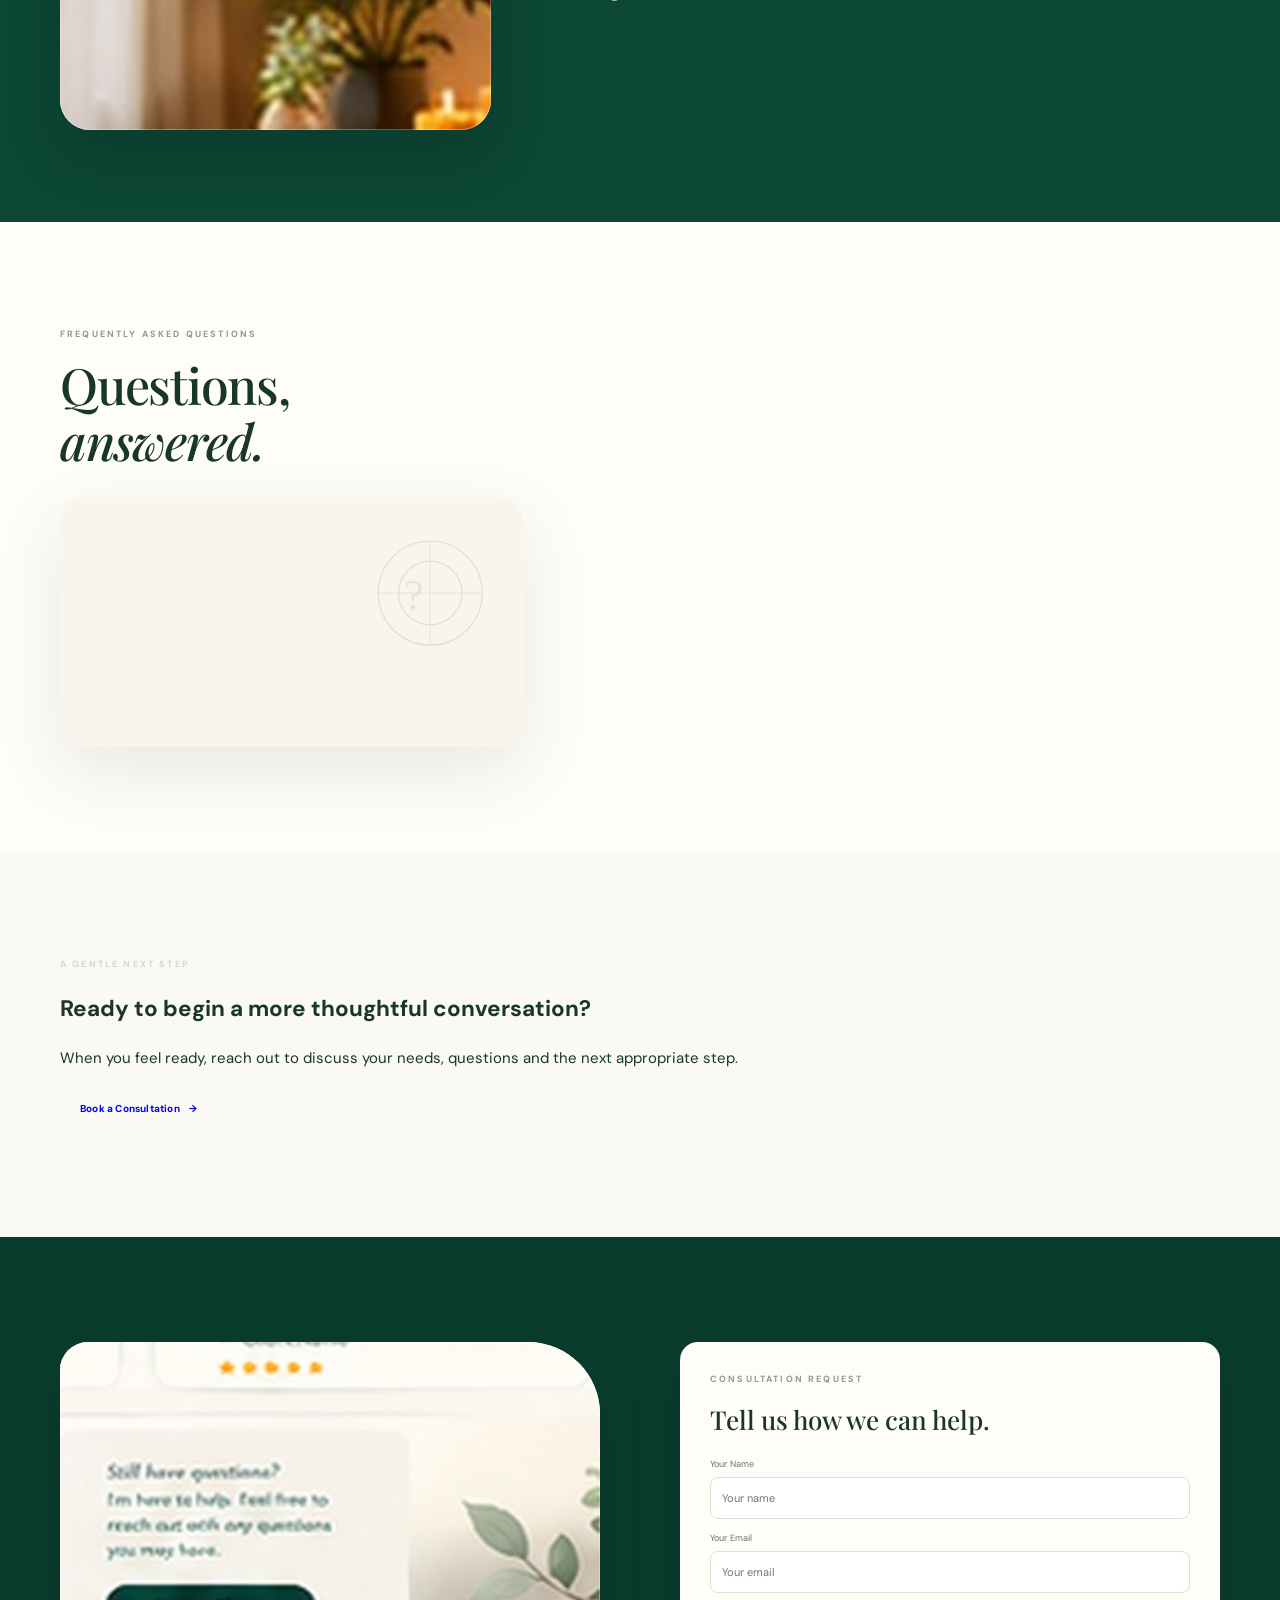
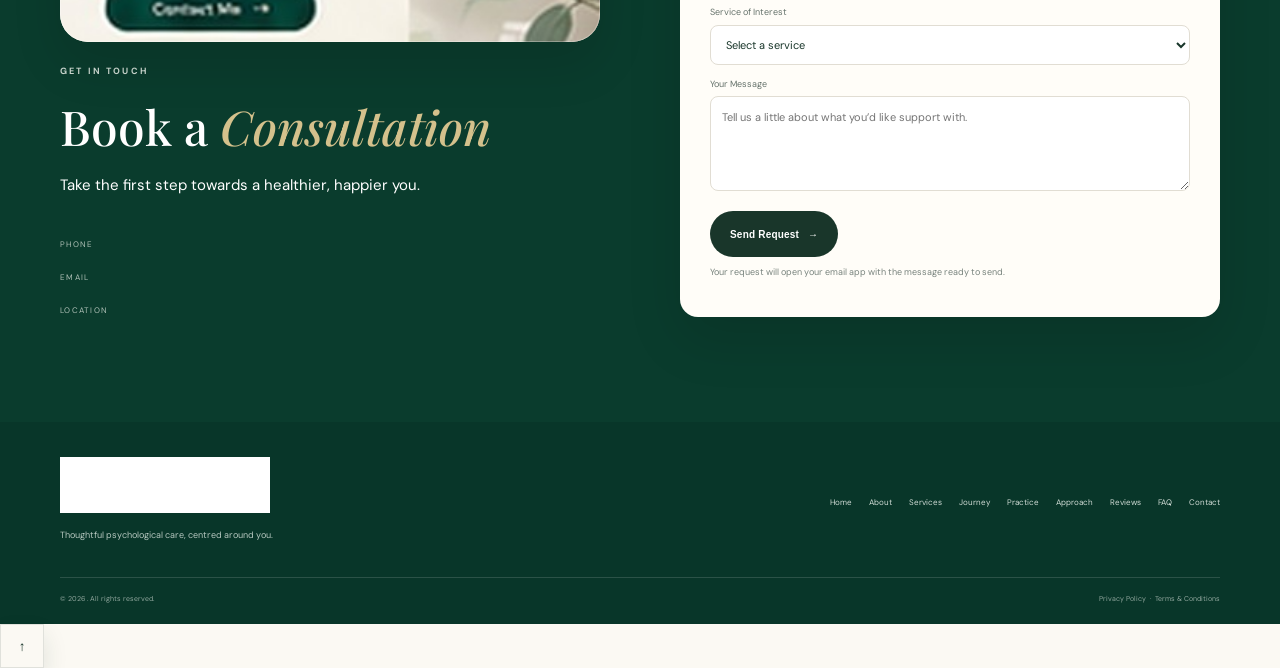
==== commit df14aa9a: "Add files via upload" ====
--- a/index.html
+++ b/index.html
@@ -7,7 +7,7 @@
 <link rel="icon" href="assets/logo.png"><title id="pageTitle">Puja Mohapatra | Psychologist</title>
 <link rel="preconnect" href="https://fonts.googleapis.com"><link rel="preconnect" href="https://fonts.gstatic.com" crossorigin>
 <link href="https://fonts.googleapis.com/css2?family=DM+Sans:wght@400;500;600;700&family=Playfair+Display:ital,wght@400;500;600&display=swap" rel="stylesheet">
-<link rel="stylesheet" href="css/style.css?v=24.5">
+<link rel="stylesheet" href="css/style.css?v=27.0">
 </head>
 <body>
 <a class="skip-link" href="#main-content">Skip to content</a><div class="progress" id="progress"></div>
@@ -18,7 +18,7 @@
 </div></header>
 <main id="main-content">
 <section class="hero" id="home"><div class="hero-leaf leaf-left">⌁</div><div class="hero-leaf leaf-right">⌁</div><div class="container hero-grid">
-<div class="hero-copy reveal"><p class="eyebrow">HEAL&nbsp;&nbsp;·&nbsp;&nbsp;GROW&nbsp;&nbsp;·&nbsp;&nbsp;THRIVE</p><h1>Compassionate support for a <em>healthier, more balanced you.</em></h1><p class="hero-lead">I’m <strong data-name>PUJA MOHAPATRA</strong>, a Psychologist, dedicated to helping you understand your emotions, build resilience, and create meaningful change in your life.</p><div class="buttons"><a class="pill dark" href="#contact">Book a Consultation <span>→</span></a><a class="pill outline" href="#about">Explore the Practice <span>→</span></a></div></div>
+<div class="hero-copy reveal"><p class="eyebrow" id="heroEyebrow">HEAL&nbsp;&nbsp;·&nbsp;&nbsp;GROW&nbsp;&nbsp;·&nbsp;&nbsp;THRIVE</p><h1 id="heroHeading"><span id="heroHeadingBase">Compassionate support for a</span> <em id="heroHighlight">healthier, more balanced you.</em></h1><p class="hero-lead" id="heroDescription">I’m <strong data-name>PUJA MOHAPATRA</strong>, a Psychologist, dedicated to helping you understand your emotions, build resilience, and create meaningful change in your life.</p><div class="buttons"><a class="pill dark" href="#contact">Book a Consultation <span>→</span></a><a class="pill outline" href="#about">Explore the Practice <span>→</span></a></div></div>
 <div class="hero-photo reveal"><div class="portrait-frame"><img id="heroImage" class="portrait" src="assets/hero.jpg" alt="Puja Mohapatra psychologist practice portrait"></div></div>
 </div><div class="container hero-trust"><div><span>♧</span><b>Safe Space</b><small>You’re not alone</small></div><div><span>▧</span><b>Evidence-Based</b><small>Proven approaches</small></div><div><span>♧</span><b>Person-Centred</b><small>Your story matters</small></div><div><span>♡</span><b>Confidential</b><small>A private space</small></div></div></section>
 
@@ -36,11 +36,13 @@
 
 <section class="approach section" id="approach"><div class="container approach-layout"><div class="approach-photo reveal"><img id="approachImage" src="assets/approach.jpg" alt="Nature-inspired visual"></div><div class="approach-copy reveal"><p class="eyebrow">MY APPROACH</p><h2>Understand <span>•</span> Explore <span>•</span> Grow <span>•</span> Thrive</h2><p>I use a collaborative and evidence-informed approach, tailored to your unique needs. Together, we explore what matters, build self-awareness and create lasting change.</p><a class="pill dark" href="#contact">Learn More <span>→</span></a><div class="approach-values"><span>▧<b>Evidence-Based</b></span><span>♧<b>Person-Centred</b></span><span>♡<b>Compassionate</b></span><span>⌁<b>Goal Focused</b></span></div></div></div></section>
 
-<section class="practice section" id="practice"><div class="container"><div class="section-head reveal"><div><p class="eyebrow">THE PRACTICE</p><h2>A Safe &amp; Supportive Space</h2></div><p>My practice is designed to feel calm, comfortable and welcoming — a space where you can be yourself.</p></div><div class="practice-gallery"><figure class="gallery-card reveal"><img id="practiceImage" src="assets/practice-1.jpg" alt="Calm practice setting"><figcaption>Calm &amp; welcoming</figcaption></figure><figure class="gallery-card reveal"><img src="assets/practice-2.jpg" alt="Warm interior detail"><figcaption>Thoughtful details</figcaption></figure><figure class="gallery-card reveal"><img src="assets/practice-3.jpg" alt="Quiet consultation space"><figcaption>Room to reflect</figcaption></figure></div></div></section>
+<section class="practice section" id="practice"><div class="container"><div class="section-head reveal"><div><p class="eyebrow">THE PRACTICE</p><h2>A Safe &amp; Supportive Space</h2></div><p>My practice is designed to feel calm, comfortable and welcoming — a space where you can be yourself.</p></div><div class="practice-gallery"><figure class="gallery-card reveal"><img id="practiceImage" src="assets/practice-1.jpg" alt="Calm practice setting"><figcaption>Calm &amp; welcoming</figcaption></figure><figure class="gallery-card reveal"><img id="practice2Image" src="assets/practice-2.jpg" alt="Warm interior detail"><figcaption>Thoughtful details</figcaption></figure><figure class="gallery-card reveal"><img id="practice3Image" src="assets/practice-3.jpg" alt="Quiet consultation space"><figcaption>Room to reflect</figcaption></figure></div></div></section>
 
-<section class="reviews" id="reviews"><div class="container reviews-layout"><div class="reviews-photo media-frame reveal"><img id="reviewsImage" src="assets/principles.jpg" alt="Calm visual for the reviews section"></div><div class="reviews-content"><div class="section-head light-head reveal"><div><p class="eyebrow light">REVIEWS</p><h2>What People Say</h2></div><p>Kind words from people who have experienced positive change.</p></div><div class="review-grid" id="reviewGrid"></div></div></div></section>
+<section class="reviews" id="reviews"><div class="container reviews-layout"><div class="reviews-photo media-frame reveal"><img id="reviewsImage" src="assets/practice-3.jpg" alt="Calm practice setting for the reviews section"></div><div class="reviews-content"><div class="section-head light-head reveal"><div><p class="eyebrow light">REVIEWS</p><h2>What People Say</h2></div><p>Kind words from people who have experienced positive change.</p></div><div class="review-grid" id="reviewGrid"></div></div></div></section>
 
-<section class="faq section" id="faq"><div class="container faq-layout"><div class="faq-title reveal"><p class="eyebrow">FREQUENTLY ASKED QUESTIONS</p><h2>Questions,<br><em>answered.</em></h2><div class="faq-image"><img id="faqImage" src="assets/contact.jpg" alt="FAQ botanical visual"></div></div><div class="faq-list reveal" id="faqList"></div></div></section>
+<section class="faq section" id="faq"><div class="container faq-layout"><div class="faq-title reveal"><p class="eyebrow">FREQUENTLY ASKED QUESTIONS</p><h2>Questions,<br><em>answered.</em></h2><div class="faq-image"><img id="faqImage" src="assets/faq.svg" alt="FAQ botanical visual"></div></div><div class="faq-list reveal" id="faqList"></div></div></section>
+
+<section class="cta section" id="cta"><div class="container cta-inner reveal"><div><p class="eyebrow light">A GENTLE NEXT STEP</p><h2>Ready to begin a more thoughtful conversation?</h2><p>When you feel ready, reach out to discuss your needs, questions and the next appropriate step.</p></div><a class="pill light-pill" href="#contact">Book a Consultation <span>→</span></a></div></section>
 
 <section class="contact" id="contact"><div class="container contact-grid"><div class="contact-copy reveal"><div class="contact-photo media-frame"><img id="contactImage" src="assets/contact.jpg" alt="Calm contact section visual"></div><div class="contact-copy-text"><p class="eyebrow light">GET IN TOUCH</p><h2>Book a <em>Consultation</em></h2><p>Take the first step towards a healthier, happier you.</p><div class="details"><div><small>PHONE</small><b id="phone"></b></div><div><small>EMAIL</small><b id="email"></b></div><div><small>LOCATION</small><b id="address"></b></div></div></div></div><form class="contact-form reveal" id="consultationForm"><p class="eyebrow">CONSULTATION REQUEST</p><h3>Tell us how we can help.</h3><label>Your Name<input id="name" required autocomplete="name" placeholder="Your name"></label><label>Your Email<input id="emailInput" type="email" required autocomplete="email" placeholder="Your email"></label><label>Service of Interest<select id="serviceInput"><option value="">Select a service</option></select></label><label>Your Message<textarea id="message" required placeholder="Tell us a little about what you’d like support with."></textarea></label><button class="pill dark" type="submit">Send Request <span>→</span></button><p class="form-status" id="formStatus"></p><small class="form-help">Your request will open your email app with the message ready to send.</small></form></div></section>
 </main>
--- a/css/style.css
+++ b/css/style.css
@@ -168,3 +168,29 @@
   .faq-image{height:220px!important;border-radius:20px!important;}
   .contact-photo{height:220px!important;border-radius:22px 55px 22px 22px!important;}
 }
+
+
+/* V24.5 — final frame geometry: the frame owns dimensions; image owns cropping only. */
+.hero-photo,.portrait-frame,.about-photo,.journey-photo,.approach-photo,.reviews-photo,.faq-image,.contact-photo,.gallery-card{contain:layout paint;}
+.portrait-frame,.about-photo,.journey-photo,.approach-photo,.reviews-photo,.faq-image,.contact-photo,.gallery-card{flex:none;}
+.gallery-card img,.about-photo img,.journey-photo img,.approach-photo img,.reviews-photo img,.faq-image img,.contact-photo img{object-fit:cover!important;}
+@media (min-width:761px){
+  .portrait-frame{width:510px!important;height:520px!important;}
+  .about-photo{height:360px!important;}
+  .journey-photo{height:370px!important;}
+  .approach-photo{height:340px!important;}
+  .gallery-card,.gallery-card:first-child{height:290px!important;}
+  .reviews-photo{height:390px!important;}
+  .faq-image{height:250px!important;}
+  .contact-photo{height:300px!important;}
+}
+@media (max-width:760px){
+  .portrait-frame{width:100%!important;height:auto!important;aspect-ratio:4/5!important;}
+  .hero-photo{height:auto!important;min-height:0!important;}
+  .about-photo{height:auto!important;aspect-ratio:4/3!important;}
+  .journey-photo,.approach-photo{height:auto!important;aspect-ratio:4/3!important;}
+  .gallery-card,.gallery-card:first-child{height:auto!important;min-height:0!important;aspect-ratio:4/3!important;}
+  .reviews-photo{height:auto!important;aspect-ratio:4/3!important;}
+  .faq-image{height:auto!important;aspect-ratio:16/9!important;}
+  .contact-photo{height:auto!important;aspect-ratio:16/9!important;}
+}
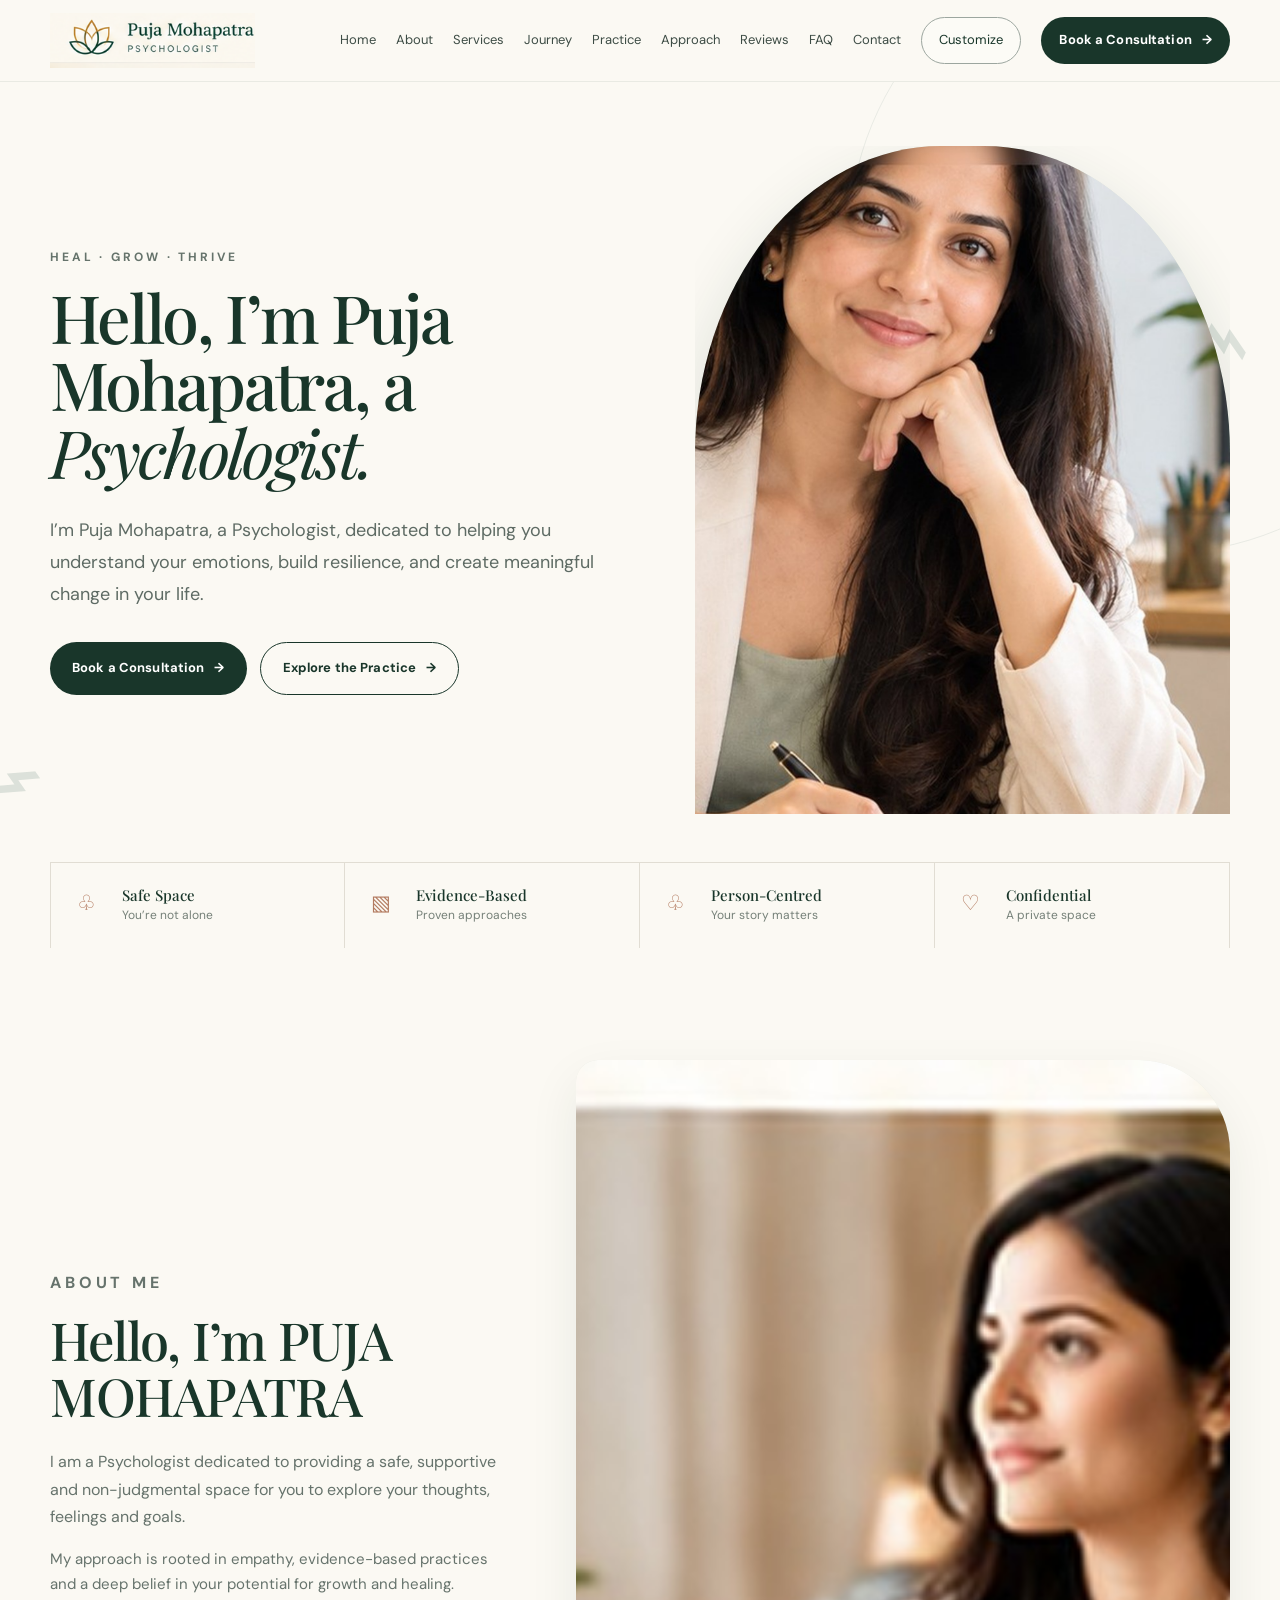
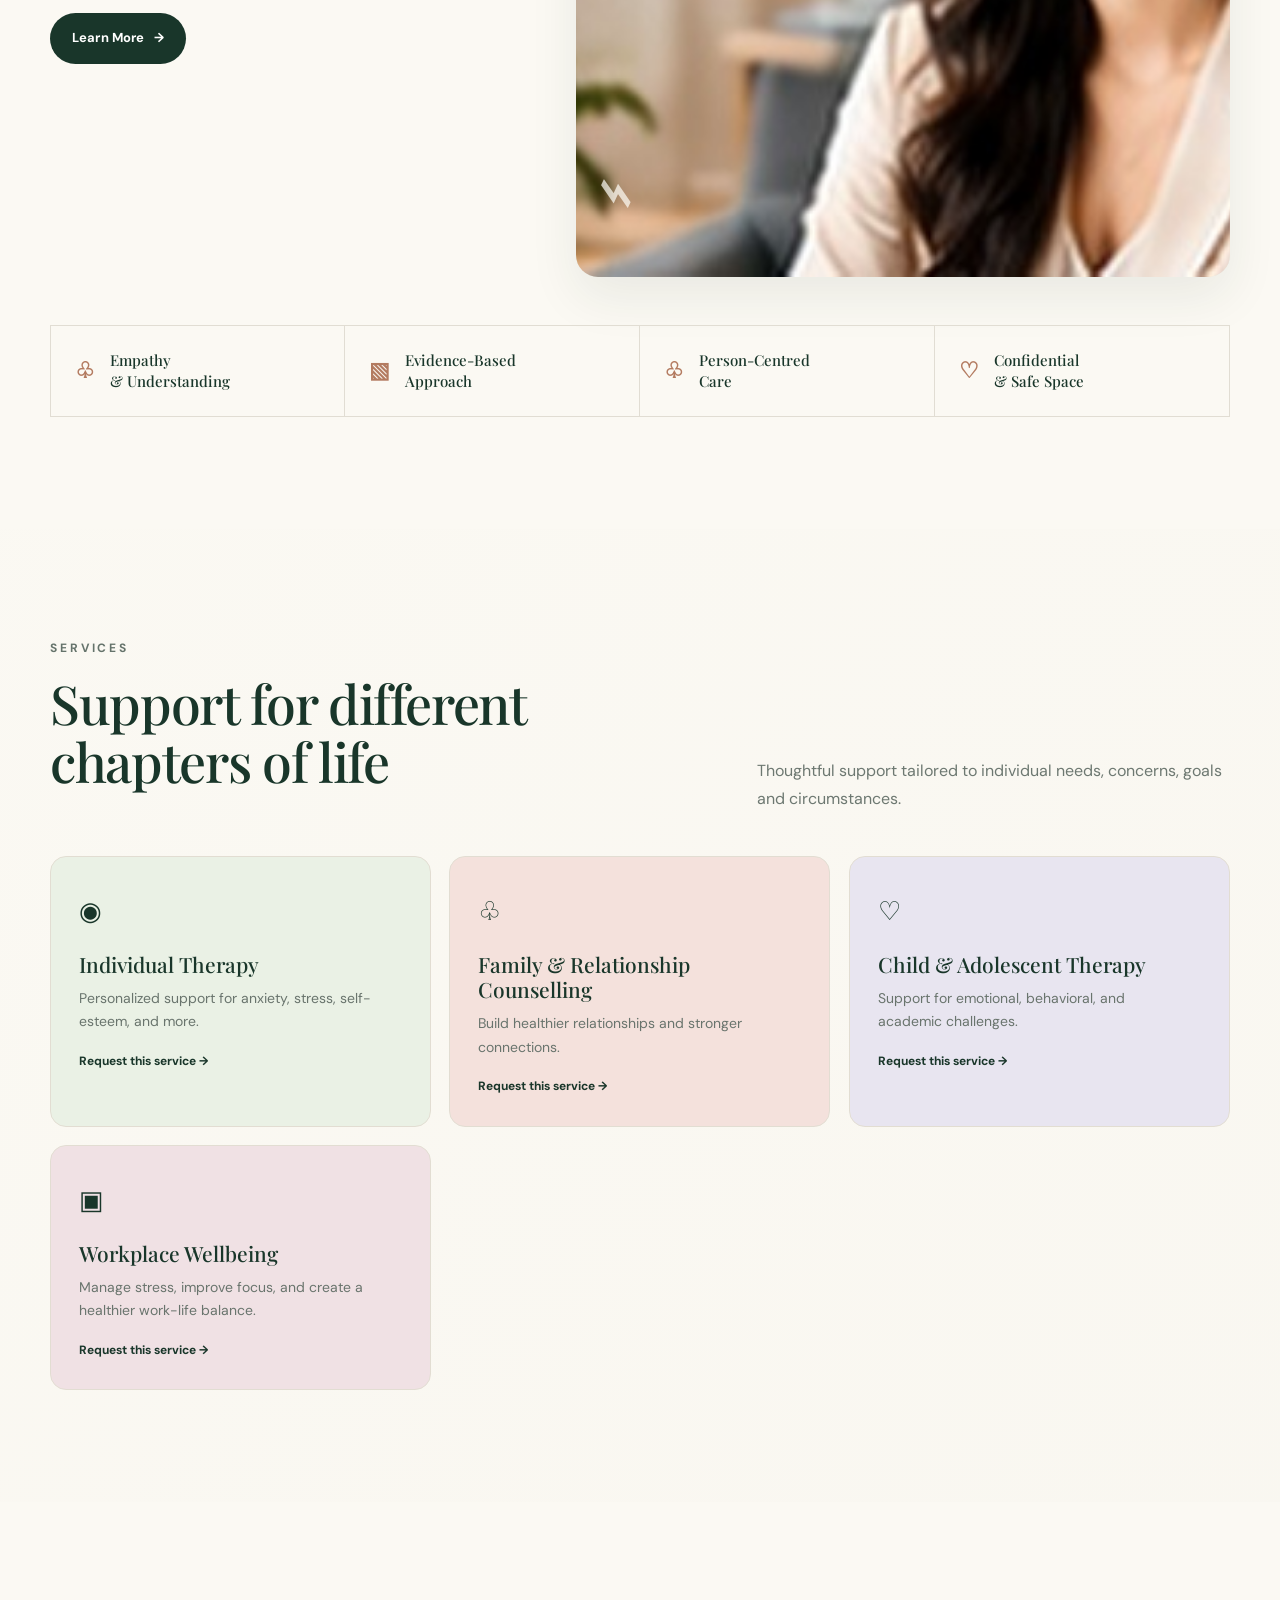
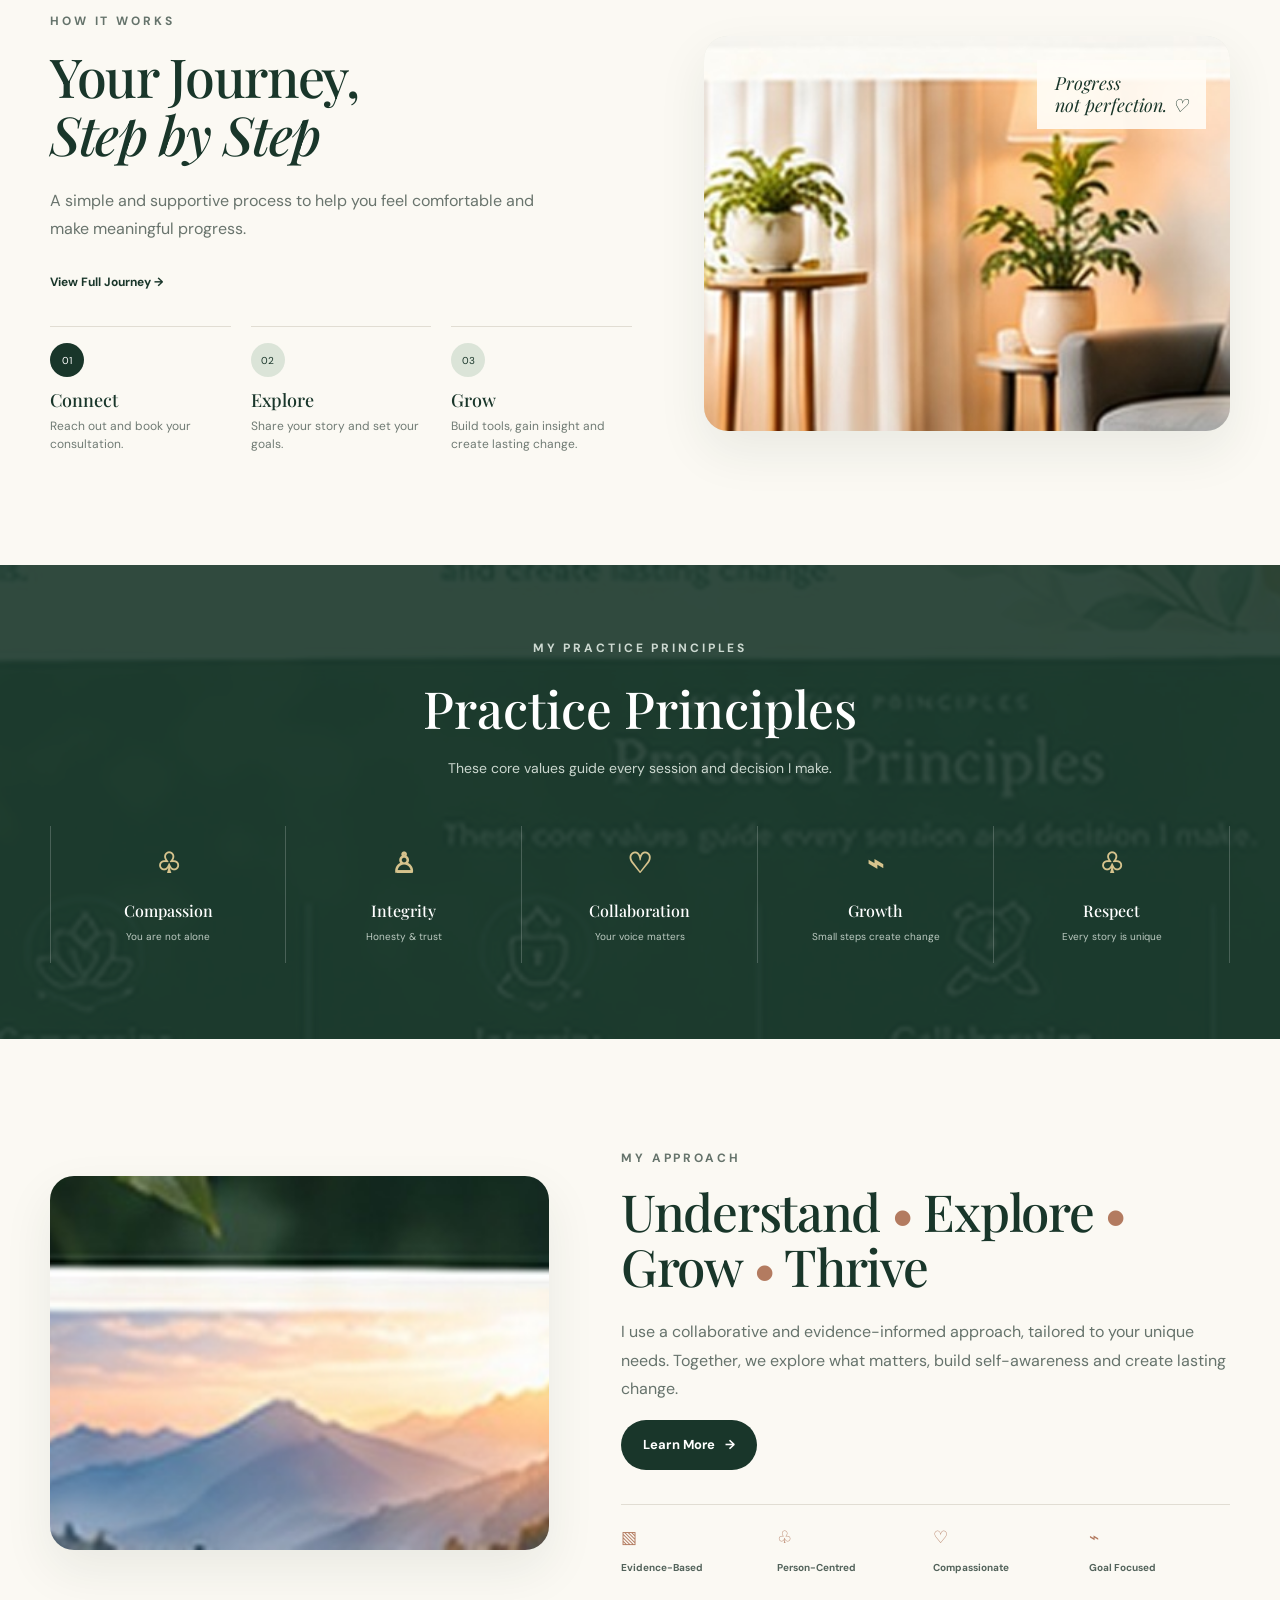
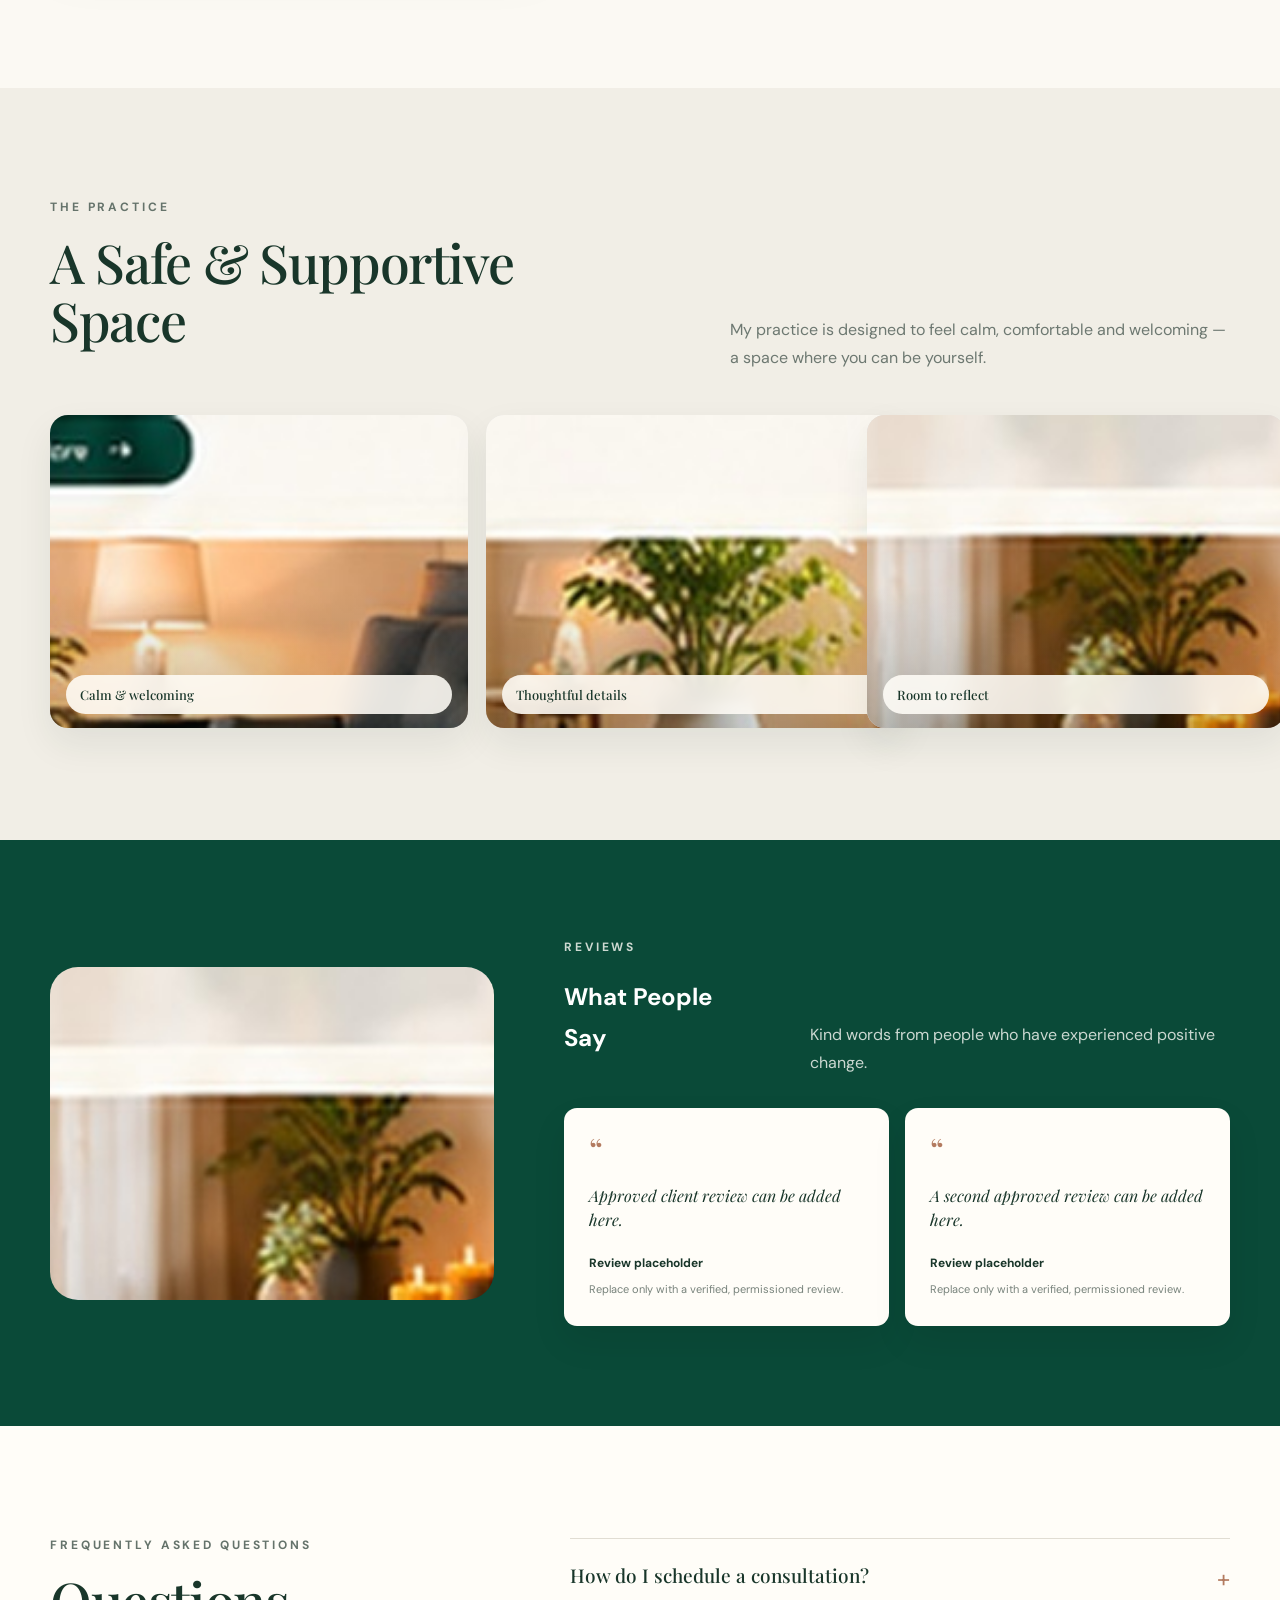
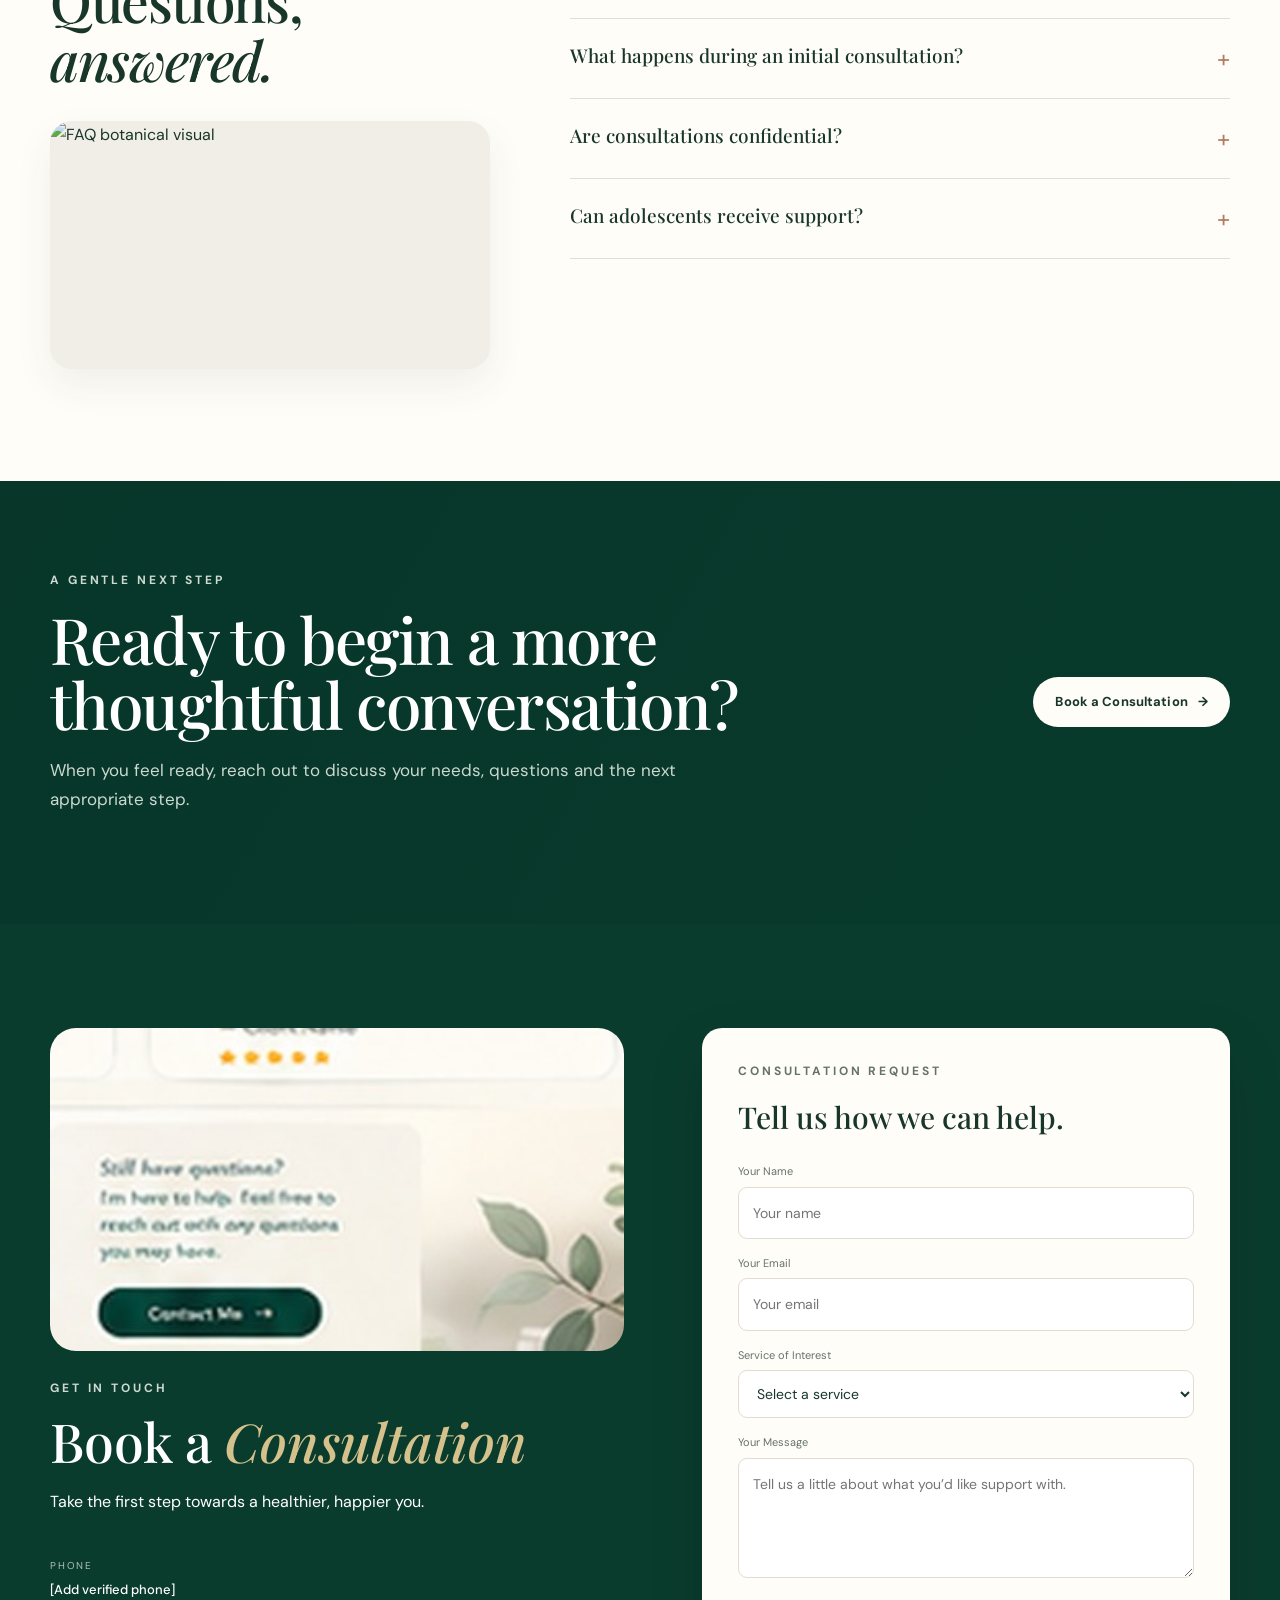
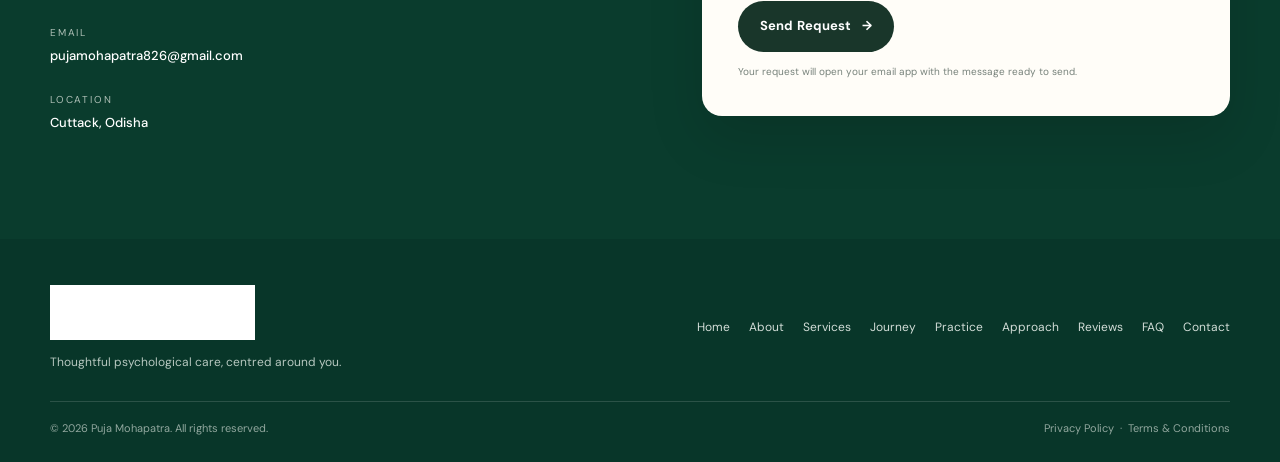
==== commit 306eede3: "Add files via upload" ====
--- a/index.html
+++ b/index.html
@@ -18,12 +18,12 @@
 </div></header>
 <main id="main-content">
 <section class="hero" id="home"><div class="hero-leaf leaf-left">⌁</div><div class="hero-leaf leaf-right">⌁</div><div class="container hero-grid">
-<div class="hero-copy reveal"><p class="eyebrow" id="heroEyebrow">HEAL&nbsp;&nbsp;·&nbsp;&nbsp;GROW&nbsp;&nbsp;·&nbsp;&nbsp;THRIVE</p><h1 id="heroHeading"><span id="heroHeadingBase">Compassionate support for a</span> <em id="heroHighlight">healthier, more balanced you.</em></h1><p class="hero-lead" id="heroDescription">I’m <strong data-name>PUJA MOHAPATRA</strong>, a Psychologist, dedicated to helping you understand your emotions, build resilience, and create meaningful change in your life.</p><div class="buttons"><a class="pill dark" href="#contact">Book a Consultation <span>→</span></a><a class="pill outline" href="#about">Explore the Practice <span>→</span></a></div></div>
+<div class="hero-copy reveal"><p class="eyebrow" id="heroEyebrow">HEAL&nbsp;&nbsp;·&nbsp;&nbsp;GROW&nbsp;&nbsp;·&nbsp;&nbsp;THRIVE</p><h1 id="heroHeading"><span id="heroHeadingBase">Hello, I’m Puja Mohapatra, a</span> <em id="heroHighlight">Psychologist.</em></h1><p class="hero-lead" id="heroDescription">I’m <strong data-name>PUJA MOHAPATRA</strong>, a Psychologist, dedicated to helping you understand your emotions, build resilience, and create meaningful change in your life.</p><div class="buttons"><a class="pill dark" href="#contact">Book a Consultation <span>→</span></a><a class="pill outline" href="#about">Explore the Practice <span>→</span></a></div></div>
 <div class="hero-photo reveal"><div class="portrait-frame"><img id="heroImage" class="portrait" src="assets/hero.jpg" alt="Puja Mohapatra psychologist practice portrait"></div></div>
 </div><div class="container hero-trust"><div><span>♧</span><b>Safe Space</b><small>You’re not alone</small></div><div><span>▧</span><b>Evidence-Based</b><small>Proven approaches</small></div><div><span>♧</span><b>Person-Centred</b><small>Your story matters</small></div><div><span>♡</span><b>Confidential</b><small>A private space</small></div></div></section>
 
 <section class="about section" id="about"><div class="container about-grid">
-<div class="about-copy reveal"><p class="eyebrow">ABOUT ME</p><h2>Hello, I’m <span data-name>Puja Mohapatra</span></h2><p id="bio">I am a clinical psychologist dedicated to providing a safe, supportive and non-judgmental space for you to explore your thoughts, feelings and goals.</p><p class="about-secondary">My approach is rooted in empathy, evidence-based practices and a deep belief in your potential for growth and healing.</p><a class="pill dark" href="#contact">Learn More <span>→</span></a></div>
+<div class="about-copy reveal"><p class="eyebrow">ABOUT ME</p><h2>Hello, I’m <span data-name>Puja Mohapatra</span></h2><p id="bio">I am a Psychologist dedicated to providing a safe, supportive and non-judgmental space for you to explore your thoughts, feelings and goals.</p><p class="about-secondary">My approach is rooted in empathy, evidence-based practices and a deep belief in your potential for growth and healing.</p><a class="pill dark" href="#contact">Learn More <span>→</span></a></div>
 <div class="about-photo reveal"><img id="aboutImage" src="assets/about.jpg" alt="About Puja Mohapatra"><div class="leaf-line">⌁</div></div>
 <div class="about-values reveal"><div><b>♧</b><span>Empathy<br>&amp; Understanding</span></div><div><b>▧</b><span>Evidence-Based<br>Approach</span></div><div><b>♧</b><span>Person-Centred<br>Care</span></div><div><b>♡</b><span>Confidential<br>&amp; Safe Space</span></div></div>
 </div></section>
--- a/css/style.css
+++ b/css/style.css
@@ -1,196 +1,280 @@
-:root{--primary:#19362a;--sage:#8d9993;--cream:#fbf9f3;--ink:#19362a;--gold:#b37b60;--white:#fffdf9;--line:#e1ddd3;--muted:#66736c;--soft:#eef1e8;--peach:#e7b49a;--lilac:#ddd8eb;--blush:#eed9dc;--sand:#eee6cf;--radius:18px}*{box-sizing:border-box}html{scroll-behavior:smooth}body{margin:0;background:var(--cream);color:var(--ink);font-family:'DM Sans',sans-serif;font-size:15px;line-height:1.6;overflow-x:hidden}.container{width:min(1160px,calc(100% - 56px));margin:auto}.skip-link{position:fixed;left:15px;top:-60px;background:var(--primary);color:#fff;padding:10px 14px;border-radius:8px;z-index:9999}.skip-link:focus{top:15px}.progress{position:fixed;top:0;left:0;height:3px;background:var(--gold);width:0;z-index:9999}.header{height:74px;position:sticky;top:0;z-index:1000;background:rgba(251,249,243,.96);backdrop-filter:blur(16px);border-bottom:1px solid rgba(20,55,43,.08);transition:.35s}.header.scrolled{box-shadow:0 10px 30px rgba(20,55,43,.08)}.nav{height:100%;display:flex;align-items:center;justify-content:space-between}.brand{display:flex;align-items:center;gap:10px;text-decoration:none;color:var(--ink)}.brand img{width:42px;height:42px;object-fit:contain}.brand strong{display:block;font:600 13px 'Playfair Display',serif;letter-spacing:.04em}.brand small{display:block;font-size:7px;letter-spacing:.18em;text-transform:uppercase;color:#69776f}.nav nav{display:flex;align-items:center;gap:20px}.nav nav>a:not(.nav-book){font-size:9px;letter-spacing:.04em;text-decoration:none;color:#3d4c45;position:relative}.nav nav>a:not(.nav-book):after{content:"";position:absolute;left:0;right:0;bottom:-7px;height:1px;background:var(--gold);transform:scaleX(0);transition:.3s}.nav nav>a:not(.nav-book):hover:after,.nav nav>a.active:not(.nav-book):after{transform:scaleX(1)}.nav-book,.pill{display:inline-flex;align-items:center;justify-content:center;gap:9px;text-decoration:none;border-radius:999px;padding:12px 19px;font-size:10px;font-weight:700;letter-spacing:.02em;transition:transform .25s,box-shadow .25s,background .25s}.nav-book{background:var(--primary);color:#fff;padding:11px 17px}.nav-book:hover,.pill:hover{transform:translateY(-2px);box-shadow:0 12px 25px rgba(13,73,56,.14)}.menu{display:none;background:none;border:0}.hero{position:relative;background:var(--cream);padding:64px 0 0;overflow:hidden}.hero:before{content:"";position:absolute;right:-160px;top:-100px;width:520px;height:520px;border-radius:50%;border:1px solid rgba(13,73,56,.08)}.hero-grid{display:grid;grid-template-columns:48% 52%;align-items:center;min-height:480px}.hero-copy{padding:30px 20px 35px 42px;position:relative;z-index:2}.eyebrow{margin:0 0 15px;color:#607067;font-size:9px;letter-spacing:.2em;font-weight:700}.eyebrow.light{color:#cdd9d1}.hero h1{font:500 clamp(42px,5vw,68px)/1.05 'Playfair Display',serif;letter-spacing:-.035em;margin:0 0 23px;max-width:620px}.hero h1 em{font-weight:400;color:var(--primary)}.hero-lead{font-size:14px;line-height:1.9;color:#5e6b64;max-width:520px}.hero-lead strong{color:var(--ink)}.buttons{display:flex;gap:12px;margin-top:27px}.pill.dark{background:var(--primary);color:#fff}.pill.outline{border:1px solid var(--primary);color:var(--primary);background:transparent}.hero-photo{position:relative;height:520px;display:flex;justify-content:flex-end;align-items:flex-end}.portrait-frame{height:100%;width:min(510px,100%);overflow:hidden;border-radius:46% 46% 0 0;background:#dce5d9;position:relative;box-shadow:0 25px 65px rgba(24,54,42,.14)}.portrait{width:100%;height:100%;object-fit:cover;object-position:50% 30%;display:block}.hero-note{position:absolute;left:20px;bottom:38px;background:rgba(255,253,248,.88);padding:18px 23px;font:italic 18px 'Playfair Display',serif;color:var(--primary);line-height:1.15;box-shadow:0 12px 30px rgba(30,50,40,.1)}.hero-note em{color:var(--gold)}.hero-note span{font-size:13px}.hero-trust{display:grid;grid-template-columns:repeat(4,1fr);border-top:1px solid var(--line);margin-top:0}.hero-trust>div{padding:18px 24px;display:grid;grid-template-columns:30px 1fr;column-gap:9px;border-right:1px solid var(--line)}.hero-trust>div:first-child{border-left:1px solid var(--line)}.hero-trust span{grid-row:1/3;font-size:20px;color:var(--gold)}.hero-trust b{font:500 11px 'Playfair Display',serif}.hero-trust small{font-size:8px;color:#758078}.hero-leaf{position:absolute;color:rgba(13,73,56,.14);font-size:80px}.leaf-left{left:-12px;bottom:90px;transform:rotate(-35deg)}.leaf-right{right:25px;top:160px;transform:rotate(25deg)}.section{padding:92px 0}.about{background:#fbf9f3}.about-grid{display:grid;grid-template-columns:1fr 1.25fr;grid-template-areas:'copy photo' 'values values';gap:38px 55px;align-items:center}.about-copy{grid-area:copy;padding-left:45px}.about-copy h2,.section-head h2,.journey h2,.approach h2,.faq-title h2{font:500 clamp(32px,4vw,48px)/1.12 'Playfair Display',serif;margin:0 0 20px;letter-spacing:-.02em}.about-copy h2 span{color:var(--primary)}.about-copy p{color:#66736c;max-width:460px}.about-secondary{font-size:13px}.about-photo{grid-area:photo;height:320px;position:relative;overflow:hidden;border-radius:20px 80px 20px 20px}.about-photo img{width:100%;height:100%;object-fit:cover;object-position:58% 25%;filter:saturate(.92)}.leaf-line{position:absolute;left:20px;bottom:25px;font-size:70px;color:rgba(255,253,248,.7);transform:rotate(25deg)}.about-values{grid-area:values;display:grid;grid-template-columns:repeat(4,1fr);border-top:1px solid var(--line);border-bottom:1px solid var(--line)}.about-values div{padding:22px;display:flex;align-items:center;gap:13px;border-right:1px solid var(--line)}.about-values div:first-child{border-left:1px solid var(--line)}.about-values b{font-size:21px;color:var(--gold)}.about-values span{font:500 12px/1.35 'Playfair Display',serif}.services{background:#f1eee6}.section-head{display:flex;justify-content:space-between;align-items:flex-end;gap:60px;margin-bottom:35px}.section-head>p{max-width:440px;color:#6d7871;margin:0;font-size:13px}.service-grid{display:grid;grid-template-columns:repeat(3,1fr);gap:16px}.service-card{position:relative;padding:28px 25px 25px;border:1px solid #e2ddd2;border-radius:12px;min-height:165px;background:#eaf1e5;transition:.35s}.service-card:nth-child(2){background:#f4e1dc}.service-card:nth-child(3){background:#e8e5f0}.service-card:nth-child(4){background:#f0e1e4}.service-card:nth-child(5){background:#eee7d2}.service-card:nth-child(6){background:#e5eee9}.service-card:hover{transform:translateY(-6px);box-shadow:0 20px 35px rgba(30,60,45,.09);border-color:rgba(13,73,56,.18)}.service-icon{font-size:25px;color:var(--primary);margin-bottom:14px}.service-card h3{font:500 18px 'Playfair Display',serif;margin:0 0 8px}.service-card p{font-size:11px;color:#69746d;max-width:260px}.service-card .arrow{position:absolute;right:20px;bottom:18px;color:var(--primary)}.journey{background:#fbf9f3}.journey-layout{display:grid;grid-template-columns:1.05fr .95fr;gap:60px;align-items:center}.journey-copy{padding-left:45px}.journey-copy>p:not(.eyebrow){max-width:480px;color:#69746d}.text-link{display:inline-block;margin:10px 0 30px;color:var(--primary);text-decoration:none;font-size:11px;font-weight:700}.journey-steps{display:grid;grid-template-columns:repeat(3,1fr);gap:18px}.journey-steps>div{border-top:1px solid var(--line);padding-top:15px}.journey-steps i{display:grid;place-items:center;width:32px;height:32px;border-radius:50%;background:var(--primary);color:#fff;font-style:normal;font-size:10px;margin-bottom:10px}.journey-steps>div:nth-child(2) i,.journey-steps>div:nth-child(3) i{background:#dbe4d8;color:var(--primary)}.journey-steps b{display:block;font:500 16px 'Playfair Display',serif}.journey-steps small{display:block;color:#707b74;font-size:9px;margin-top:4px}.journey-photo{height:370px;position:relative;overflow:hidden;border-radius:24px}.journey-photo img{width:100%;height:100%;object-fit:cover}.journey-photo span{position:absolute;right:25px;top:25px;background:rgba(255,253,248,.88);padding:12px 17px;font:italic 17px 'Playfair Display',serif;color:var(--primary)}.principles{background:#19362a;color:#fff;padding:60px 0;text-align:center;position:relative;overflow:hidden}.principles:before{content:"";position:absolute;inset:0;background:url('../assets/principles.jpg') center/cover;opacity:.12;mix-blend-mode:screen}.principles .container{position:relative}.principles h2{font:500 42px 'Playfair Display',serif;margin:0}.principles-sub{font-size:12px;color:#cbd7cf}.principle-grid{display:grid;grid-template-columns:repeat(5,1fr);margin-top:38px}.principle-grid div{padding:10px 18px;border-right:1px solid rgba(255,255,255,.2)}.principle-grid div:first-child{border-left:1px solid rgba(255,255,255,.2)}.principle-grid b{display:block;font-size:28px;color:#d6c38d;margin-bottom:10px}.principle-grid strong{display:block;font:500 14px 'Playfair Display',serif}.principle-grid small{font-size:8px;color:#bdcbc2}.approach{background:#fbf9f3}.approach-layout{display:grid;grid-template-columns:.9fr 1.1fr;gap:60px;align-items:center}.approach-photo{height:340px;overflow:hidden;border-radius:22px}.approach-photo img{width:100%;height:100%;object-fit:cover}.approach-copy h2{font-size:39px}.approach-copy h2 span{color:var(--gold);font-family:DM Sans;font-size:23px}.approach-copy>p:not(.eyebrow){color:#66736c;max-width:590px}.approach-values{display:grid;grid-template-columns:repeat(4,1fr);gap:15px;border-top:1px solid var(--line);margin-top:35px;padding-top:20px}.approach-values span{font-size:17px;color:var(--gold);display:flex;flex-direction:column;gap:6px}.approach-values b{font:500 10px 'Playfair Display',serif;color:var(--ink)}.practice{background:#f1eee6}.practice-gallery{display:grid;grid-template-columns:1.2fr .9fr .9fr;gap:14px}.gallery-card{margin:0;position:relative;height:260px;border-radius:13px;overflow:hidden;background:#e5e8df}.gallery-card:first-child{height:290px}.gallery-card img{width:100%;height:100%;object-fit:cover;transition:.7s}.gallery-card:hover img{transform:scale(1.05)}.gallery-card figcaption{position:absolute;left:15px;bottom:14px;background:rgba(255,253,248,.88);padding:8px 12px;border-radius:8px;font:500 12px 'Playfair Display',serif}.reviews{background:#0c4635;color:#fff;padding:75px 0}.light-head h2{font:500 42px 'Playfair Display',serif;margin:0}.light-head>p{color:#c7d3cc}.review-grid{display:grid;grid-template-columns:repeat(3,1fr);gap:14px;margin-top:30px}.review-card{background:#fffdf8;color:var(--ink);border-radius:10px;padding:24px;min-height:190px;box-shadow:0 10px 25px rgba(0,0,0,.08)}.review-card>span{font:500 35px 'Playfair Display',serif;color:var(--gold)}.review-card p{font:italic 14px/1.7 'Playfair Display',serif}.review-card b{display:block;font-size:10px}.review-card small{color:#77827b;font-size:8px}.faq{background:#fffdf8}.faq-layout{display:grid;grid-template-columns:.85fr 1.15fr;gap:70px}.faq-title h2{font-size:50px}.faq-image{height:160px;margin-top:28px;border-radius:20px;overflow:hidden}.faq-image img{width:100%;height:100%;object-fit:cover}.faq-list details{border-bottom:1px solid var(--line)}.faq-list details:first-child{border-top:1px solid var(--line)}.faq-list summary{list-style:none;padding:20px 0;cursor:pointer;font:500 15px 'Playfair Display',serif;display:flex;justify-content:space-between}.faq-list summary::-webkit-details-marker{display:none}.faq-list summary span{font:400 20px DM Sans;color:var(--gold)}.faq-list details p{color:#6a766f;font-size:11px;padding:0 30px 18px 0;margin:0}.contact{background:#0a3c2d;color:#fff;padding:85px 0}.contact-grid{display:grid;grid-template-columns:1fr 1fr;gap:80px;align-items:start}.contact-copy h2{font:500 48px 'Playfair Display',serif;margin:0 0 15px}.contact-copy h2 em{color:#d4c18c}.contact-copy>p:not(.eyebrow){color:#c9d4cd;max-width:420px}.details{margin-top:40px;display:grid;gap:20px}.details small{display:block;color:#aebfb6;font-size:8px;letter-spacing:.16em}.details b{font-size:11px;color:#fff}.contact-form{background:#fffdf8;color:var(--ink);border-radius:18px;padding:30px}.contact-form h3{font:500 26px 'Playfair Display',serif;margin:0 0 20px}.contact-form label{display:block;font-size:9px;color:#66736c;margin-top:12px}.contact-form input,.contact-form textarea{width:100%;margin-top:5px;border:1px solid var(--line);background:#fff;border-radius:8px;padding:11px;font:inherit;font-size:11px;color:var(--ink)}.contact-form textarea{min-height:95px;resize:vertical}.contact-form input:focus,.contact-form textarea:focus{outline:2px solid rgba(182,154,99,.45);border-color:var(--gold)}.form-status{font-size:9px;color:#607067}.contact-form .pill{border:0;margin-top:15px;cursor:pointer}footer{background:#083629;color:#fff;padding:32px 0 20px}.footer-grid{display:flex;justify-content:space-between;gap:50px;align-items:center}.footer-grid img{width:165px;filter:brightness(0) invert(1)}.footer-grid p{font-size:9px;color:#b7c8c0}.footer-grid nav{display:flex;flex-wrap:wrap;gap:17px;justify-content:flex-end}.footer-grid nav a{font-size:8px;color:#d2ddd7;text-decoration:none}.footer-bottom{border-top:1px solid rgba(255,255,255,.14);margin-top:25px;padding-top:15px;display:flex;justify-content:space-between;color:#91a79e;font-size:7px}.mobile-book{display:none}.js .reveal{opacity:1;transform:none;transition:opacity .7s ease,transform .8s cubic-bezier(.22,1,.36,1);transition-delay:var(--reveal-delay,0ms)}.js .reveal.in{opacity:1;transform:none}@media(max-width:950px){.nav nav{gap:12px}.hero-grid{grid-template-columns:1fr 1fr}.hero-copy{padding-left:15px}.hero h1{font-size:46px}.about-copy,.journey-copy{padding-left:0}.approach-layout{gap:35px}.principle-grid{grid-template-columns:repeat(5,1fr)}.principle-grid div{padding:10px}.service-grid{grid-template-columns:repeat(2,1fr)}}@media(max-width:760px){.container{width:min(100% - 30px,600px)}.header{height:64px}.brand img{width:36px;height:36px}.brand strong{font-size:11px}.brand small{font-size:6px}.menu{display:flex;flex-direction:column;gap:4px;padding:8px}.menu span{display:block;width:22px;height:1px;background:var(--primary)}.nav nav{position:absolute;top:64px;left:15px;right:15px;background:#fbf9f3;border:1px solid var(--line);box-shadow:0 18px 40px rgba(20,55,43,.12);border-radius:14px;padding:10px;display:none;flex-direction:column;align-items:stretch;gap:0}.nav nav.open{display:flex}.nav nav>a{padding:12px 10px!important}.nav-book{text-align:center;margin-top:6px}.hero{padding-top:30px}.hero-grid{grid-template-columns:1fr;min-height:0}.hero-copy{padding:15px 0 35px}.hero h1{font-size:44px}.hero-lead{font-size:13px}.hero-photo{height:420px}.portrait-frame{width:92%;margin-left:auto}.hero-note{left:0;bottom:25px;font-size:15px}.hero-trust{grid-template-columns:1fr 1fr}.hero-trust>div{padding:14px 12px}.hero-trust>div:nth-child(3){border-left:1px solid var(--line);border-top:1px solid var(--line)}.hero-trust>div:nth-child(4){border-top:1px solid var(--line)}.section{padding:65px 0}.about-grid{grid-template-columns:1fr;grid-template-areas:'copy' 'photo' 'values';gap:25px}.about-photo{height:300px}.about-values{grid-template-columns:1fr 1fr}.about-values div{padding:15px}.about-values div:nth-child(3){border-left:1px solid var(--line);border-top:1px solid var(--line)}.about-values div:nth-child(4){border-top:1px solid var(--line)}.section-head{display:block;margin-bottom:25px}.section-head>p{margin-top:14px}.service-grid{grid-template-columns:1fr 1fr;gap:10px}.service-card{min-height:180px;padding:20px 15px}.service-card h3{font-size:16px}.journey-layout{grid-template-columns:1fr;gap:30px}.journey-steps{gap:10px}.journey-photo{height:280px}.principle-grid{grid-template-columns:1fr 1fr}.principle-grid div:nth-child(3),.principle-grid div:nth-child(5){border-left:1px solid rgba(255,255,255,.2);border-top:1px solid rgba(255,255,255,.2)}.principle-grid div:nth-child(4),.principle-grid div:nth-child(5){border-top:1px solid rgba(255,255,255,.2)}.principle-grid div:last-child{grid-column:1/-1}.approach-layout{grid-template-columns:1fr}.approach-photo{height:260px}.approach-copy h2{font-size:34px}.approach-values{grid-template-columns:1fr 1fr}.practice-gallery{grid-template-columns:1fr 1fr}.gallery-card,.gallery-card:first-child{height:200px}.gallery-card:first-child{grid-column:1/-1}.review-grid{grid-template-columns:1fr}.faq-layout{grid-template-columns:1fr;gap:30px}.faq-title h2{font-size:43px}.contact-grid{grid-template-columns:1fr;gap:35px}.contact-copy h2{font-size:43px}.footer-grid{display:block}.footer-grid nav{justify-content:flex-start;margin-top:25px}.footer-bottom{display:block}.footer-bottom span{display:block;margin-top:6px}.mobile-book{display:flex;position:fixed;left:15px;right:15px;bottom:12px;z-index:999;background:var(--primary);color:#fff;border-radius:999px;padding:13px;justify-content:center;gap:8px;text-decoration:none;font-size:11px;box-shadow:0 12px 30px rgba(13,73,56,.22)} }
-@media(prefers-reduced-motion:reduce){html{scroll-behavior:auto}.js .reveal{opacity:1;transform:none;transition:none}.service-card:hover,.gallery-card:hover img,.nav-book:hover,.pill:hover{transform:none}}
-
-/* V21 visual refinement + functional controls */
-:root{--paper:#fbf9f3;--green:#19362a;--muted:#707b74;--shadow:0 24px 70px rgba(25,54,42,.10)}
-html{scroll-behavior:smooth}
-body{background:var(--paper);font-size:15px;line-height:1.65}
-.header{height:78px;background:rgba(251,249,243,.94);backdrop-filter:blur(16px);-webkit-backdrop-filter:blur(16px);border-bottom:1px solid rgba(25,54,42,.08);transition:box-shadow .35s ease,background .35s ease,transform .35s ease}
-.header.scrolled{box-shadow:0 10px 35px rgba(25,54,42,.08);background:rgba(251,249,243,.98)}
-.nav{height:100%}.brand{gap:11px}.brand img{width:43px;height:43px;object-fit:contain}.brand strong{letter-spacing:.08em}.brand small{letter-spacing:.12em}
-.nav nav{gap:17px}.nav nav>a{font-size:10px;letter-spacing:.03em;position:relative}.nav nav>a:not(.nav-book):not(.nav-customize):after{content:"";position:absolute;left:0;right:0;bottom:-9px;height:1px;background:var(--gold);transform:scaleX(0);transform-origin:center;transition:transform .25s ease}.nav nav>a.active:after,.nav nav>a:hover:after{transform:scaleX(1)}
-.nav-customize{border:1px solid var(--primary);border-radius:999px;padding:9px 13px!important;color:var(--primary);font-weight:700;background:transparent;transition:.25s ease}.nav-customize:hover{background:var(--primary);color:#fff}
-.nav-book{box-shadow:0 8px 18px rgba(25,54,42,.12)}
-.hero{min-height:calc(100vh - 78px);padding-top:56px;position:relative;overflow:hidden}.hero:before{content:"";position:absolute;inset:0;background:radial-gradient(circle at 78% 22%,rgba(141,153,147,.13),transparent 28%),linear-gradient(180deg,rgba(255,255,255,.15),transparent 40%);pointer-events:none}.hero-grid{position:relative;z-index:1;min-height:610px}.hero-copy{align-self:center;padding-left:34px}.eyebrow{font-size:9px;letter-spacing:.24em;font-weight:700;color:var(--sage)}.hero h1{font-size:clamp(48px,5.3vw,78px);line-height:.99;letter-spacing:-.035em;max-width:690px}.hero h1 em{color:var(--primary)}.hero-lead{font-size:14px;line-height:1.85;max-width:570px;color:#69756e}.buttons{margin-top:30px}.pill{min-height:46px;padding:13px 20px;letter-spacing:.02em;transition:transform .28s ease,box-shadow .28s ease,background .28s ease}.pill:hover{transform:translateY(-2px);box-shadow:0 12px 25px rgba(25,54,42,.13)}
-.hero-photo{display:flex;align-items:center;justify-content:flex-end}.portrait-frame{width:min(100%,560px);height:590px;border-radius:42% 42% 16px 16px;overflow:hidden;box-shadow:var(--shadow);position:relative}.portrait-frame:after{content:"";position:absolute;inset:0;border:1px solid rgba(255,255,255,.42);border-radius:inherit;pointer-events:none}.portrait{width:100%;height:100%;object-fit:cover;object-position:center top;will-change:transform}
-.hero-trust{position:relative;z-index:2;box-shadow:0 -1px 0 rgba(25,54,42,.08);background:rgba(251,249,243,.9)}.hero-trust>div{min-height:76px}.hero-trust span{font-size:18px;color:var(--gold)}
-.section{padding:105px 0}.about{background:#fffdf8}.about-grid{grid-template-columns:1fr 1fr;column-gap:76px;row-gap:36px}.about-copy h2,.section-head h2,.journey-copy h2,.faq-title h2{letter-spacing:-.025em}.about-photo{height:500px;border-radius:28px;box-shadow:var(--shadow)}.about-photo img{object-position:center top}.about-values{grid-column:1/-1;box-shadow:0 0 0 1px rgba(25,54,42,.08)}.about-values div{min-height:90px}.section-head{align-items:end}.section-head h2{font-size:clamp(42px,5vw,62px);line-height:1.02}.service-grid{gap:16px}.service-card{position:relative;min-height:210px;border-radius:18px;transition:transform .35s cubic-bezier(.22,1,.36,1),box-shadow .35s ease}.service-card:hover{transform:translateY(-8px);box-shadow:0 20px 45px rgba(25,54,42,.12);cursor:pointer}.service-card .arrow{transition:transform .25s ease}.service-card:hover .arrow{transform:translateX(5px)}
-.journey{background:#fffdf8}.journey-layout{gap:80px}.journey-photo{box-shadow:var(--shadow)}.principles{padding:92px 0}.principles:after{content:"";position:absolute;inset:0;background:linear-gradient(90deg,rgba(12,70,53,.72),rgba(12,70,53,.45));pointer-events:none}.principles .container{z-index:1}.approach{padding-top:110px;padding-bottom:110px}.approach-photo{height:430px;box-shadow:var(--shadow)}.approach-copy h2{font-size:clamp(40px,4.4vw,62px);line-height:1.03}.practice{padding-top:100px;padding-bottom:100px}.gallery-card{box-shadow:0 14px 35px rgba(25,54,42,.08)}.reviews{padding:92px 0}.review-card{transition:transform .3s ease,box-shadow .3s ease}.review-card:hover{transform:translateY(-5px);box-shadow:0 18px 35px rgba(0,0,0,.13)}.faq{padding:105px 0}.faq-image{box-shadow:var(--shadow)}.contact{padding:105px 0}.contact-form{box-shadow:0 22px 55px rgba(0,0,0,.12)}.contact-form select{width:100%;margin-top:5px;border:1px solid var(--line);background:#fff;border-radius:8px;padding:11px;font:inherit;font-size:11px;color:var(--ink)}.contact-form select:focus{outline:2px solid rgba(182,154,99,.45);border-color:var(--gold)}.form-help{display:block;color:#78837d;margin-top:8px;font-size:9px;line-height:1.5}
+:root{
+  --primary:#19362a;--sage:#8d9993;--cream:#fbf9f3;--ink:#19362a;--gold:#b37b60;
+  --white:#fffdf9;--line:#e1ddd3;--muted:#66736c;--soft:#eef1e8;--radius:18px;
+  --container:min(1180px,calc(100% - 64px));
+  --ease:cubic-bezier(.22,1,.36,1);
+}
+*{box-sizing:border-box}
+html{scroll-behavior:smooth;scroll-padding-top:84px}
+body{margin:0;background:var(--cream);color:var(--ink);font-family:'DM Sans',sans-serif;font-size:16px;line-height:1.7;overflow-x:hidden;-webkit-font-smoothing:antialiased;text-rendering:optimizeLegibility}
+img{display:block;max-width:100%}
+button,input,textarea,select{font:inherit}
+a{color:inherit}
+.container{width:var(--container);margin-inline:auto}
+.skip-link{position:fixed;left:18px;top:-60px;background:var(--primary);color:#fff;padding:10px 14px;border-radius:8px;z-index:9999}.skip-link:focus{top:18px}
+.progress{position:fixed;top:0;left:0;height:3px;background:var(--gold);width:0;z-index:9999}
+
+/* Header */
+.header{height:82px;position:sticky;top:0;z-index:1000;background:rgba(251,249,243,.94);backdrop-filter:blur(18px);-webkit-backdrop-filter:blur(18px);border-bottom:1px solid rgba(20,55,43,.08);transition:height .35s var(--ease),box-shadow .35s var(--ease)}
+.header.scrolled{height:72px;box-shadow:0 12px 32px rgba(20,55,43,.08)}
+.nav{height:100%;display:flex;align-items:center;justify-content:space-between;gap:28px}
+.brand{display:flex;align-items:center;text-decoration:none;flex:0 0 auto}
+.brand-logo-frame{display:flex;align-items:center;width:205px;height:62px;overflow:hidden}
+.brand-logo-frame img{width:100%;height:100%;object-fit:contain;object-position:left center}
+.nav nav{display:flex;align-items:center;justify-content:flex-end;gap:20px;min-width:0}
+.nav nav>a{white-space:nowrap}
+.nav nav>a:not(.nav-book):not(.nav-customize){font-size:12px;text-decoration:none;color:#3d4c45;position:relative}
+.nav nav>a:not(.nav-book):not(.nav-customize):after{content:"";position:absolute;left:0;right:0;bottom:-8px;height:1px;background:var(--gold);transform:scaleX(0);transform-origin:center;transition:transform .3s var(--ease)}
+.nav nav>a:hover:after,.nav nav>a.active:after{transform:scaleX(1)}
+.nav-customize{border:1px solid #9ca69f;border-radius:999px;padding:11px 17px;text-decoration:none;font-size:12px;background:rgba(255,255,255,.25);transition:.3s var(--ease)}
+.nav-customize:hover{background:#fff;transform:translateY(-1px)}
+.nav-book,.pill{display:inline-flex;align-items:center;justify-content:center;gap:10px;text-decoration:none;border-radius:999px;padding:14px 22px;font-size:12px;font-weight:700;letter-spacing:.01em;transition:transform .35s var(--ease),box-shadow .35s var(--ease),background .35s var(--ease)}
+.nav-book{background:var(--primary);color:#fff;padding:12px 18px}.nav-book:hover,.pill:hover{transform:translateY(-3px);box-shadow:0 16px 32px rgba(13,73,56,.15)}
+.menu{display:none;background:none;border:0;padding:8px;cursor:pointer}.menu span{display:block;width:29px;height:1.5px;background:var(--primary);margin:6px 0;transition:.3s var(--ease)}
+
+/* Global */
+.section{padding:112px 0}
+main,main>section{margin:0!important}
+.eyebrow{margin:0 0 17px;color:#65736b;font-size:11px;line-height:1.3;letter-spacing:.24em;font-weight:700}.eyebrow.light{color:#cdd9d1}
+.section h2,.journey h2,.approach h2,.faq-title h2{font:500 clamp(40px,4.2vw,60px)/1.08 'Playfair Display',serif;letter-spacing:-.025em;margin:0 0 24px}
+.pill.dark{background:var(--primary);color:#fff}.pill.outline{border:1px solid var(--primary);color:var(--primary);background:transparent}
+
+/* Hero */
+.hero{position:relative;background:var(--cream);padding:66px 0 0;overflow:hidden}
+.hero:before{content:"";position:absolute;right:-190px;top:-150px;width:620px;height:620px;border-radius:50%;border:1px solid rgba(13,73,56,.08);pointer-events:none}
+.hero-grid{display:grid;grid-template-columns:minmax(0,1fr) minmax(420px,.92fr);align-items:center;gap:64px}
+.hero-copy{padding:12px 0 28px;position:relative;z-index:2}
+.hero h1{font:500 clamp(50px,5.2vw,78px)/1.02 'Playfair Display',serif;letter-spacing:-.04em;margin:0 0 28px;max-width:720px}.hero h1 em{font-weight:400;color:var(--primary)}
+.hero-lead{font-size:17px;line-height:1.85;color:#5e6b64;max-width:610px}.hero-lead strong{color:var(--ink);font-weight:700}
+.buttons{display:flex;flex-wrap:wrap;gap:13px;margin-top:32px}.buttons .pill{min-height:50px}
+.hero-photo{position:relative;width:100%;display:flex;justify-content:flex-end}
+.portrait-frame{width:min(560px,100%);aspect-ratio:1/1.08;overflow:hidden;border-radius:46% 46% 0 0;background:#dce5d9;position:relative;box-shadow:0 25px 65px rgba(24,54,42,.14)}
+.portrait-frame img{width:100%;height:100%;object-fit:cover;object-position:50% 30%;will-change:transform;transition:transform .8s var(--ease)}
+.hero-trust{display:grid;grid-template-columns:repeat(4,minmax(0,1fr));border-top:1px solid var(--line);margin-top:58px}
+.hero-trust>div{min-width:0;padding:22px 26px;display:grid;grid-template-columns:34px 1fr;column-gap:11px;border-right:1px solid var(--line)}.hero-trust>div:first-child{border-left:1px solid var(--line)}
+.hero-trust span{grid-row:1/3;font-size:21px;color:var(--gold)}.hero-trust b{font:500 14px 'Playfair Display',serif}.hero-trust small{font-size:11px;color:#758078}
+.hero-leaf{position:absolute;color:rgba(13,73,56,.13);font-size:90px;pointer-events:none}.leaf-left{left:-12px;bottom:90px;transform:rotate(-35deg)}.leaf-right{right:25px;top:180px;transform:rotate(25deg)}
+
+/* About */
+.about{background:#fbf9f3}.about-grid{display:grid;grid-template-columns:minmax(0,.82fr) minmax(0,1.18fr);grid-template-areas:'copy photo' 'values values';gap:48px 72px;align-items:center}
+.about-copy{grid-area:copy}.about-copy h2{font-size:clamp(40px,4.1vw,58px)}
+.about-copy p{color:#66736c;max-width:520px;font-size:16px}.about-secondary{font-size:15px!important}.about-photo{grid-area:photo;aspect-ratio:1.22/1;position:relative;overflow:hidden;border-radius:22px 92px 22px 22px;background:#e5e8df;box-shadow:0 20px 50px rgba(30,50,40,.08)}.about-photo img{width:100%;height:100%;object-fit:cover;object-position:58% 25%;filter:saturate(.92)}
+.leaf-line{position:absolute;left:20px;bottom:25px;font-size:70px;color:rgba(255,253,248,.7);transform:rotate(25deg)}
+.about-values{grid-area:values;display:grid;grid-template-columns:repeat(4,minmax(0,1fr));border-top:1px solid var(--line);border-bottom:1px solid var(--line)}.about-values div{padding:24px;display:flex;align-items:center;gap:15px;border-right:1px solid var(--line)}.about-values div:first-child{border-left:1px solid var(--line)}.about-values b{font-size:22px;color:var(--gold)}.about-values span{font:500 14px/1.4 'Playfair Display',serif}
+
+/* Services */
+.services{background:#f1eee6}.section-head{display:flex;justify-content:space-between;align-items:flex-end;gap:70px;margin-bottom:42px}.section-head>p{max-width:500px;color:#6d7871;margin:0;font-size:15px;line-height:1.75}
+.service-grid{display:grid;grid-template-columns:repeat(3,minmax(0,1fr));gap:18px}.service-card{position:relative;padding:32px 28px 27px;border:1px solid #e2ddd2;border-radius:16px;min-height:205px;background:#eaf1e5;transition:transform .45s var(--ease),box-shadow .45s var(--ease)}.service-card:nth-child(2){background:#f4e1dc}.service-card:nth-child(3){background:#e8e5f0}.service-card:nth-child(4){background:#f0e1e4}.service-card:nth-child(5){background:#eee7d2}.service-card:nth-child(6){background:#e5eee9}.service-card:hover{transform:translateY(-8px);box-shadow:0 24px 45px rgba(30,60,45,.10)}.service-icon{font-size:26px;color:var(--primary);margin-bottom:18px}.service-card h3{font:500 22px/1.2 'Playfair Display',serif;margin:0 0 10px}.service-card p{font-size:13px;line-height:1.6;color:#69746d;max-width:310px;margin:0}.service-card .service-request{border:0;background:none;padding:0;margin-top:17px;font-size:11px;font-weight:700;color:var(--primary);cursor:pointer}
+
+/* Journey */
+.journey{background:#fbf9f3}.journey-layout{display:grid;grid-template-columns:minmax(0,1.05fr) minmax(0,.95fr);gap:72px;align-items:center}.journey-copy>p:not(.eyebrow){max-width:520px;color:#69746d;font-size:16px}.text-link{display:inline-block;margin:12px 0 34px;color:var(--primary);text-decoration:none;font-size:12px;font-weight:700}.journey-steps{display:grid;grid-template-columns:repeat(3,minmax(0,1fr));gap:20px}.journey-steps>div{border-top:1px solid var(--line);padding-top:16px}.journey-steps i{display:grid;place-items:center;width:34px;height:34px;border-radius:50%;background:var(--primary);color:#fff;font-style:normal;font-size:10px;margin-bottom:11px}.journey-steps>div:nth-child(2) i,.journey-steps>div:nth-child(3) i{background:#dbe4d8;color:var(--primary)}.journey-steps b{display:block;font:500 18px 'Playfair Display',serif}.journey-steps small{display:block;color:#707b74;font-size:11px;line-height:1.5;margin-top:5px}.journey-photo{aspect-ratio:1.15/1;position:relative;overflow:hidden;border-radius:24px;background:#e5e8df;box-shadow:0 20px 50px rgba(30,50,40,.08)}.journey-photo img{width:100%;height:100%;object-fit:cover}.journey-photo span{position:absolute;right:24px;top:24px;background:rgba(255,253,248,.9);padding:13px 18px;font:italic 18px/1.2 'Playfair Display',serif;color:var(--primary)}
+
+/* Principles */
+.principles{background:#19362a;color:#fff;padding:76px 0;text-align:center;position:relative;overflow:hidden}.principles:before{content:"";position:absolute;inset:0;background:url('../assets/principles.jpg') center/cover;opacity:.10;mix-blend-mode:screen}.principles .container{position:relative}.principles h2{font:500 clamp(40px,4vw,54px) 'Playfair Display',serif;margin:0}.principles-sub{font-size:14px;color:#cbd7cf}.principle-grid{display:grid;grid-template-columns:repeat(5,minmax(0,1fr));margin-top:46px}.principle-grid div{padding:14px 18px;border-right:1px solid rgba(255,255,255,.2)}.principle-grid div:first-child{border-left:1px solid rgba(255,255,255,.2)}.principle-grid b{display:block;font-size:28px;color:#d6c38d;margin-bottom:12px}.principle-grid strong{display:block;font:500 16px 'Playfair Display',serif}.principle-grid small{font-size:10px;color:#bdcbc2}
+
+/* Approach */
+.approach{background:#fbf9f3}.approach-layout{display:grid;grid-template-columns:minmax(0,.9fr) minmax(0,1.1fr);gap:72px;align-items:center}.approach-photo{aspect-ratio:1.12/1;overflow:hidden;border-radius:24px;background:#e5e8df;box-shadow:0 20px 50px rgba(30,50,40,.08)}.approach-photo img{width:100%;height:100%;object-fit:cover}.approach-copy h2{font-size:clamp(40px,4vw,58px)}.approach-copy h2 span{color:var(--gold)}.approach-copy>p:not(.eyebrow){color:#66736c;font-size:16px;line-height:1.8}.approach-values{display:grid;grid-template-columns:repeat(4,1fr);gap:15px;margin-top:34px;padding-top:18px;border-top:1px solid var(--line)}.approach-values span{font-size:17px;color:var(--gold)}.approach-values b{display:block;color:#53635b;font-size:10px;margin-top:7px;font-weight:700}
+
+/* Practice */
+.practice{background:#f1eee6}.practice-gallery{display:grid;grid-template-columns:1.25fr 1fr 1fr;gap:18px}.gallery-card{height:390px;margin:0;position:relative;overflow:hidden;border-radius:18px;background:#ddd;box-shadow:0 16px 36px rgba(30,50,40,.08)}.gallery-card:first-child{height:430px}.gallery-card img{width:100%;height:100%;object-fit:cover;transition:transform .9s var(--ease),filter .6s var(--ease)}.gallery-card:hover img{transform:scale(1.045)}.gallery-card:after{content:"";position:absolute;inset:0;background:linear-gradient(to top,rgba(15,30,23,.20),transparent 45%);pointer-events:none}.gallery-card figcaption{position:absolute;left:12px;right:12px;bottom:12px;z-index:2;padding:11px 14px;border-radius:999px;background:rgba(255,253,248,.88);backdrop-filter:blur(10px);font:500 13px 'Playfair Display',serif}
+
+/* Reviews */
+.reviews{background:#0a4a38;color:#fff;padding:100px 0;position:relative;overflow:hidden}.reviews:before{content:"";position:absolute;inset:0;background:url('../assets/bg-reviews.svg') center/cover no-repeat;opacity:.22;pointer-events:none}.reviews-layout{position:relative;display:grid;grid-template-columns:minmax(320px,.8fr) minmax(0,1.2fr);gap:70px;align-items:center}.media-frame{overflow:hidden;background:#dfe5dd}.reviews-photo{aspect-ratio:1/1;border-radius:28px}.reviews-photo img{width:100%;height:100%;object-fit:cover}.light-head{margin-bottom:30px}.light-head h2{color:#fff}.light-head>p{color:#cbd8d1}.review-grid{display:grid;grid-template-columns:repeat(2,minmax(0,1fr));gap:16px}.review-card{background:#fffdf8;color:var(--ink);border-radius:13px;padding:25px;min-height:190px;box-shadow:0 16px 35px rgba(0,0,0,.08)}.review-card>span{font:500 32px/1 'Playfair Display',serif;color:var(--gold)}.review-card p{font:italic 15px/1.55 'Playfair Display',serif;margin:13px 0 20px}.review-card b{display:block;font-size:11px}.review-card small{color:#77827b;font-size:9px}
+
+/* FAQ */
+.faq{background:#fffdf8}.faq-layout{display:grid;grid-template-columns:minmax(0,.8fr) minmax(0,1.2fr);gap:80px;align-items:start}.faq-title h2{font-size:clamp(42px,4.3vw,60px)}.faq-image{aspect-ratio:16/9;margin-top:32px;border-radius:22px;overflow:hidden;background:#f0eee6;box-shadow:0 16px 38px rgba(30,50,40,.07)}.faq-image img{width:100%;height:100%;object-fit:cover}.faq-list details{border-bottom:1px solid var(--line)}.faq-list details:first-child{border-top:1px solid var(--line)}.faq-list summary{list-style:none;padding:24px 0;cursor:pointer;font:500 18px/1.35 'Playfair Display',serif;display:flex;justify-content:space-between;gap:20px}.faq-list summary::-webkit-details-marker{display:none}.faq-list summary span{font:400 24px 'DM Sans',sans-serif;color:var(--gold)}.faq-list details p{color:#6a766f;font-size:14px;line-height:1.7;padding:0 40px 20px 0;margin:0}
+
+/* Contact */
+.contact{background:#0a3c2d;color:#fff;padding:104px 0}.contact-grid{display:grid;grid-template-columns:minmax(0,1fr) minmax(420px,.92fr);gap:78px;align-items:start}.contact-photo{aspect-ratio:16/9;margin-bottom:30px;border-radius:26px}.contact-photo img{width:100%;height:100%;object-fit:cover}.contact-copy h2{font:500 clamp(42px,4.2vw,60px)/1.05 'Playfair Display',serif;margin:0 0 18px}.contact-copy h2 em{color:#d4c18c}.contact-copy>p:not(.eyebrow){color:#c9d4cd;max-width:500px;font-size:16px}.details{margin-top:42px;display:grid;gap:22px}.details small{display:block;color:#aebfb6;font-size:10px;letter-spacing:.18em}.details b{font-size:13px;color:#fff;font-weight:500}.contact-form{background:#fffdf8;color:var(--ink);border-radius:20px;padding:36px;box-shadow:0 22px 55px rgba(0,0,0,.13)}.contact-form h3{font:500 30px 'Playfair Display',serif;margin:0 0 25px}.contact-form label{display:block;font-size:11px;color:#66736c;margin-top:15px}.contact-form input,.contact-form textarea,.contact-form select{width:100%;margin-top:6px;border:1px solid var(--line);background:#fff;border-radius:9px;padding:13px 14px;font:inherit;font-size:14px;color:var(--ink)}.contact-form textarea{min-height:120px;resize:vertical}.contact-form input:focus,.contact-form textarea:focus,.contact-form select:focus{outline:2px solid rgba(182,154,99,.35);border-color:var(--gold)}.form-status{font-size:11px;color:#607067}.contact-form .pill{border:0;margin-top:17px;cursor:pointer}.form-help{display:block;margin-top:10px;color:#77827b;font-size:10px}
+
+/* Footer */
+footer{background:#083629;color:#fff;padding:42px 0 24px}.footer-grid{display:flex;justify-content:space-between;gap:60px;align-items:center}.footer-logo-frame{display:flex;width:205px;height:62px;overflow:hidden;align-items:center}.footer-logo-frame img{width:100%;height:100%;object-fit:contain;filter:brightness(0) invert(1)}.footer-grid p{font-size:11px;color:#b7c8c0;margin:9px 0 0}.footer-grid nav{display:flex;flex-wrap:wrap;gap:19px;justify-content:flex-end}.footer-grid nav a{font-size:10px;color:#d2ddd7;text-decoration:none}.footer-bottom{border-top:1px solid rgba(255,255,255,.14);margin-top:28px;padding-top:17px;display:flex;justify-content:space-between;color:#91a79e;font-size:9px}
+
+/* Motion */
+.js .reveal{opacity:0;transform:translateY(28px);transition:opacity .8s var(--ease),transform .9s var(--ease);transition-delay:var(--reveal-delay,0ms)}
+.js .reveal.in{opacity:1;transform:none}
+.service-card,.gallery-card,.review-card,.about-photo,.journey-photo,.approach-photo,.faq-image,.contact-photo{will-change:transform}
 .floating-actions{display:none}
-.to-top{width:44px;height:44px;border:1px solid rgba(25,54,42,.12);background:var(--paper);color:var(--primary);box-shadow:0 12px 25px rgba(25,54,42,.12);transition:.25s ease}.to-top:hover{transform:translateY(-3px)}
-@media(max-width:950px){.nav nav{gap:10px}.hero-grid{min-height:550px}.hero h1{font-size:50px}.hero-copy{padding-left:5px}.portrait-frame{height:520px}.about-grid{column-gap:40px}.section{padding:85px 0}}
-@media(max-width:760px){.header{height:68px}.nav nav{top:68px}.brand img{width:39px;height:39px}.nav-customize{display:block;text-align:center}.hero{padding-top:28px;min-height:auto}.hero-grid{min-height:0}.hero-copy{padding:18px 0 30px}.hero h1{font-size:44px;max-width:520px}.hero-lead{font-size:12px}.hero-photo{height:auto}.portrait-frame{width:100%;height:430px;border-radius:34% 34% 16px 16px}.hero-trust{margin-top:0}.hero-trust>div{min-height:74px}.section{padding:72px 0}.about-grid{column-gap:0}.about-photo{height:340px}.service-card{min-height:195px}.journey-photo{height:320px}.principles{padding:75px 0}.approach{padding:78px 0}.approach-photo{height:300px}.practice{padding:72px 0}.reviews{padding:72px 0}.faq{padding:72px 0}.contact{padding:72px 0}.floating-actions{display:flex;position:fixed;left:14px;right:14px;bottom:12px;z-index:1000;gap:8px}.floating-actions>a{flex:1;display:flex;align-items:center;justify-content:center;min-height:46px;border-radius:999px;text-decoration:none;font-size:10px;font-weight:700;box-shadow:0 12px 30px rgba(13,73,56,.22)}.mobile-customize{background:#fffdf8;color:var(--primary);border:1px solid rgba(25,54,42,.15)}.mobile-book{position:static!important;padding:13px!important;background:var(--primary);color:#fff}.mobile-book.hidden{display:none}.footer-grid{padding-bottom:35px}}
-:focus-visible{outline:2px solid var(--gold);outline-offset:3px}
-@media(prefers-reduced-motion:reduce){.header,.pill,.service-card,.review-card,.to-top{transition:none!important}.portrait{transform:none!important}}
-.service-request{position:absolute;left:20px;bottom:18px;border:0;background:transparent;color:var(--primary);font:700 10px 'DM Sans';letter-spacing:.03em;padding:7px 0;cursor:pointer;opacity:.78;transition:opacity .2s ease,transform .2s ease}.service-request span{margin-left:5px}.service-card:hover .service-request{opacity:1;transform:translateX(3px)}
-@media(max-width:760px){.service-request{font-size:9px;left:15px;bottom:13px}.service-card{padding-bottom:45px}}
-
-
-/* V24.3 — consolidated media/frame system. This block intentionally replaces all earlier experimental frame overrides. */
-.brand img,.footer-grid img{display:block;width:auto;height:auto;max-width:100%;max-height:52px;object-fit:contain!important;border-radius:0!important}
-
-/* Shared media frame: the frame owns the geometry; the image fills it without stretching. */
-.hero-photo,.portrait-frame,.about-photo,.journey-photo,.approach-photo,.faq-image,.gallery-card{
-  position:relative!important;overflow:hidden!important;isolation:isolate!important;
-}
-.hero-photo img,.portrait-frame img,.about-photo img,.journey-photo img,.approach-photo img,.faq-image img,.gallery-card img{
-  display:block!important;width:100%!important;height:100%!important;max-width:none!important;min-width:0!important;min-height:0!important;
-  margin:0!important;padding:0!important;border:0!important;object-fit:cover!important;object-position:50% 50%!important;
-}
-
-/* Header */
-.brand{min-width:0}
-.brand img{max-width:190px;max-height:48px}
-
-/* Hero */
-.hero-photo{height:520px!important;align-self:stretch!important}
-.portrait-frame{width:min(510px,100%)!important;height:520px!important;max-height:none!important;margin-left:auto!important;border-radius:46% 46% 0 0!important;background:#dce5d9}
-.portrait-frame .portrait{object-position:50% 28%!important}
-
-/* About */
-.about-photo{height:420px!important;border-radius:28px 70px 28px 28px!important}
-.about-photo img{object-position:50% 50%!important}
-
-/* Journey */
-.journey-photo{height:390px!important;border-radius:24px!important}
-.journey-photo img{object-position:50% 50%!important}
-
-/* Approach */
-.approach-photo{height:390px!important;border-radius:24px!important}
-.approach-photo img{object-position:50% 50%!important}
-
-/* Practice gallery — three consistent frames */
-.practice-gallery{display:grid!important;grid-template-columns:1.2fr 1fr 1fr!important;gap:16px!important;align-items:stretch!important}
-.gallery-card,.gallery-card:first-child{height:330px!important;min-height:0!important;margin:0!important;border-radius:22px!important;overflow:hidden!important}
-.gallery-card img{object-position:50% 50%!important}
-.gallery-card figcaption{position:absolute!important;left:0!important;right:0!important;bottom:0!important;z-index:2!important}
-
-/* Reviews: cards remain content-driven; no image stretching */
-.review-card{overflow:hidden}
-
-/* FAQ */
-.faq-image{height:250px!important;border-radius:24px!important;margin-top:28px!important}
-.faq-image img{object-position:50% 50%!important}
-
-/* Contact / footer */
-.contact{overflow:hidden}
-footer{overflow:hidden}
-
-@media (max-width:950px){
-  .hero-photo{height:500px!important}
-  .portrait-frame{height:500px!important;width:100%!important}
-  .about-photo{height:400px!important}
-  .journey-photo,.approach-photo{height:350px!important}
-  .gallery-card,.gallery-card:first-child{height:300px!important}
-  .faq-image{height:240px!important}
-}
-
-@media (max-width:760px){
-  .brand img{max-width:155px!important;max-height:42px!important}
-  .hero-photo{height:430px!important;width:100%!important}
-  .portrait-frame{width:100%!important;height:430px!important;border-radius:34% 34% 18px 18px!important}
-  .portrait-frame .portrait{object-position:50% 24%!important}
-  .about-photo{height:330px!important;border-radius:24px!important}
-  .journey-photo,.approach-photo{height:300px!important;border-radius:22px!important}
-  .practice-gallery{grid-template-columns:1fr!important;gap:14px!important}
-  .gallery-card,.gallery-card:first-child{height:260px!important;grid-column:auto!important;border-radius:20px!important}
-  .gallery-card:first-child{height:280px!important}
-  .faq-image{height:220px!important;border-radius:20px!important}
-}
-
-/* V24.4 — real image-frame architecture. The wrapper controls geometry; images never control frame size. */
-.media-frame{position:relative;display:block;overflow:hidden;isolation:isolate;background:#e5e8df;border-radius:var(--frame-radius,24px);}
-.media-frame::after{content:"";position:absolute;inset:0;border:1px solid rgba(255,255,255,.28);border-radius:inherit;pointer-events:none;z-index:3;}
-.media-frame>img{position:absolute!important;inset:0!important;width:100%!important;height:100%!important;min-width:0!important;min-height:0!important;max-width:none!important;max-height:none!important;display:block!important;margin:0!important;padding:0!important;border:0!important;object-fit:cover!important;object-position:50% 50%!important;transform:none!important;}
-.brand-logo-frame,.footer-logo-frame{display:flex;align-items:center;justify-content:flex-start;position:relative;overflow:hidden;background:transparent;flex:0 0 auto;}
-.brand-logo-frame{width:190px;height:50px;}
-.footer-logo-frame{width:210px;height:62px;margin-bottom:12px;}
-.brand-logo-frame img,.footer-logo-frame img{position:static!important;width:100%!important;height:100%!important;max-width:none!important;max-height:none!important;object-fit:contain!important;object-position:left center!important;display:block!important;border-radius:0!important;}
-
-/* Hero: one explicit frame, never stretched by the image. */
-.hero-photo{height:520px!important;display:flex!important;align-items:flex-end!important;justify-content:flex-end!important;}
-.portrait-frame{position:relative!important;width:min(510px,100%)!important;height:520px!important;overflow:hidden!important;flex:0 0 auto!important;}
-.portrait-frame .portrait{position:absolute!important;inset:0!important;width:100%!important;height:100%!important;object-fit:cover!important;object-position:50% 28%!important;transform-origin:center!important;}
-
-/* Content photos */
-.about-photo,.journey-photo,.approach-photo{position:relative!important;overflow:hidden!important;}
-.about-photo img,.journey-photo img,.approach-photo img{position:absolute!important;inset:0!important;width:100%!important;height:100%!important;object-fit:cover!important;object-position:50% 50%!important;}
-
-/* Practice: fixed cards with identical geometry. */
-.practice-gallery{display:grid!important;grid-template-columns:1.2fr 1fr 1fr!important;gap:16px!important;align-items:stretch!important;}
-.gallery-card,.gallery-card:first-child{position:relative!important;width:100%!important;height:330px!important;min-height:330px!important;margin:0!important;padding:0!important;overflow:hidden!important;border-radius:22px!important;background:#e5e8df!important;}
-.gallery-card img{position:absolute!important;inset:0!important;width:100%!important;height:100%!important;max-width:none!important;max-height:none!important;object-fit:cover!important;object-position:50% 50%!important;display:block!important;margin:0!important;}
-.gallery-card figcaption{position:absolute!important;left:0!important;right:0!important;bottom:0!important;z-index:4!important;box-sizing:border-box!important;}
-
-/* Reviews: an actual framed image, not a background-size guess. */
-.reviews{position:relative;overflow:hidden;}
-.reviews-layout{display:grid;grid-template-columns:minmax(280px,.78fr) minmax(0,1.22fr);gap:54px;align-items:center;}
-.reviews-photo{height:430px;width:100%;border-radius:30px 90px 30px 30px;box-shadow:0 24px 55px rgba(0,0,0,.14);}
-.reviews-content{min-width:0;}
-.review-grid{display:grid;grid-template-columns:repeat(2,minmax(0,1fr));gap:16px;}
-
-/* FAQ */
-.faq-image{position:relative!important;width:100%!important;height:260px!important;margin-top:28px!important;overflow:hidden!important;border-radius:24px!important;}
-.faq-image img{position:absolute!important;inset:0!important;width:100%!important;height:100%!important;object-fit:cover!important;object-position:50% 50%!important;}
-
-/* Contact: image and copy share a controlled panel. */
-.contact-grid{align-items:stretch!important;}
-.contact-copy{display:flex!important;flex-direction:column!important;gap:22px!important;min-width:0!important;}
-.contact-photo{height:255px!important;width:100%!important;border-radius:28px 72px 28px 28px!important;flex:0 0 auto!important;box-shadow:0 22px 50px rgba(0,0,0,.12)!important;}
-.contact-copy-text{min-width:0;}
-
-/* Footer logo gets a real box too, while preserving the logo's aspect ratio. */
-.footer-logo-frame img{object-position:left center!important;}
-
-@media(max-width:950px){
-  .brand-logo-frame{width:165px;height:46px;}
-  .hero-photo{height:500px!important;}
-  .portrait-frame{width:100%!important;height:500px!important;}
-  .reviews-layout{grid-template-columns:1fr;gap:34px;}
-  .reviews-photo{height:320px;border-radius:26px 70px 26px 26px;}
-  .review-grid{grid-template-columns:repeat(2,minmax(0,1fr));}
-  .gallery-card,.gallery-card:first-child{height:300px!important;min-height:300px!important;}
-  .contact-photo{height:280px!important;}
-}
-@media(max-width:760px){
-  .brand-logo-frame{width:155px;height:42px;}
-  .footer-logo-frame{width:190px;height:54px;}
-  .hero-photo{height:430px!important;width:100%!important;}
-  .portrait-frame{width:100%!important;height:430px!important;border-radius:34% 34% 18px 18px!important;}
-  .portrait-frame .portrait{object-position:50% 24%!important;}
-  .about-photo{height:330px!important;border-radius:24px!important;}
-  .journey-photo,.approach-photo{height:300px!important;border-radius:22px!important;}
-  .practice-gallery{grid-template-columns:1fr!important;gap:14px!important;}
-  .gallery-card,.gallery-card:first-child{height:280px!important;min-height:280px!important;border-radius:20px!important;}
-  .reviews-layout{gap:26px;}
-  .reviews-photo{height:270px;border-radius:22px 55px 22px 22px;}
-  .review-grid{grid-template-columns:1fr;}
-  .faq-image{height:220px!important;border-radius:20px!important;}
-  .contact-photo{height:220px!important;border-radius:22px 55px 22px 22px!important;}
-}
-
-
-/* V24.5 — final frame geometry: the frame owns dimensions; image owns cropping only. */
-.hero-photo,.portrait-frame,.about-photo,.journey-photo,.approach-photo,.reviews-photo,.faq-image,.contact-photo,.gallery-card{contain:layout paint;}
-.portrait-frame,.about-photo,.journey-photo,.approach-photo,.reviews-photo,.faq-image,.contact-photo,.gallery-card{flex:none;}
-.gallery-card img,.about-photo img,.journey-photo img,.approach-photo img,.reviews-photo img,.faq-image img,.contact-photo img{object-fit:cover!important;}
-@media (min-width:761px){
-  .portrait-frame{width:510px!important;height:520px!important;}
-  .about-photo{height:360px!important;}
-  .journey-photo{height:370px!important;}
-  .approach-photo{height:340px!important;}
-  .gallery-card,.gallery-card:first-child{height:290px!important;}
-  .reviews-photo{height:390px!important;}
-  .faq-image{height:250px!important;}
-  .contact-photo{height:300px!important;}
-}
-@media (max-width:760px){
-  .portrait-frame{width:100%!important;height:auto!important;aspect-ratio:4/5!important;}
-  .hero-photo{height:auto!important;min-height:0!important;}
-  .about-photo{height:auto!important;aspect-ratio:4/3!important;}
-  .journey-photo,.approach-photo{height:auto!important;aspect-ratio:4/3!important;}
-  .gallery-card,.gallery-card:first-child{height:auto!important;min-height:0!important;aspect-ratio:4/3!important;}
-  .reviews-photo{height:auto!important;aspect-ratio:4/3!important;}
-  .faq-image{height:auto!important;aspect-ratio:16/9!important;}
-  .contact-photo{height:auto!important;aspect-ratio:16/9!important;}
-}
+.to-top{position:fixed;right:22px;bottom:22px;width:44px;height:44px;border-radius:50%;border:1px solid rgba(25,54,42,.15);background:#fffdf8;color:var(--primary);display:grid;place-items:center;opacity:0;pointer-events:none;z-index:998;transition:.3s var(--ease);box-shadow:0 10px 25px rgba(20,55,43,.10)}.to-top.show{opacity:1;pointer-events:auto}.to-top:hover{transform:translateY(-3px)}
+
+/* Tablet */
+@media (max-width:1100px){
+  :root{--container:min(920px,calc(100% - 44px))}
+  .header{height:76px}.header.scrolled{height:70px}.brand-logo-frame{width:180px;height:56px}.menu{display:block}
+  .nav nav{position:absolute;top:76px;left:22px;right:22px;background:#fbf9f3;border:1px solid var(--line);box-shadow:0 18px 40px rgba(20,55,43,.12);border-radius:16px;padding:10px;display:none;flex-direction:column;align-items:stretch;gap:0}.nav nav.open{display:flex}.nav nav>a{padding:12px 10px!important}.nav nav>a:after{display:none}.nav-book{text-align:center;margin-top:7px}.nav-customize{text-align:center}
+  .hero{padding-top:44px}.hero-grid{grid-template-columns:minmax(0,1fr) minmax(330px,.9fr);gap:38px}.hero-copy{padding:0}.hero h1{font-size:clamp(46px,6vw,64px)}.hero-lead{font-size:15px}.portrait-frame{width:100%}.hero-trust{margin-top:42px}.hero-trust>div{padding:18px 16px}.hero-trust b{font-size:13px}.hero-trust small{font-size:10px}
+  .about-grid,.journey-layout,.approach-layout,.faq-layout{gap:38px}.about-copy p,.journey-copy>p:not(.eyebrow),.approach-copy>p:not(.eyebrow){font-size:15px}.about-photo{aspect-ratio:1/1}.service-grid{grid-template-columns:repeat(2,minmax(0,1fr))}.service-card{min-height:190px}.principle-grid{grid-template-columns:repeat(5,minmax(0,1fr))}.principle-grid div{padding:12px 8px}.practice-gallery{gap:12px}.gallery-card,.gallery-card:first-child{height:300px}.reviews-layout{gap:35px}.reviews-photo{aspect-ratio:1/1}.contact-grid{gap:40px;grid-template-columns:minmax(0,1fr) minmax(340px,.95fr)}
+}
+
+/* Tablet portrait / large phone */
+@media (max-width:900px){
+  :root{--container:calc(100% - 36px)}
+  .hero-grid{grid-template-columns:1fr}.hero-copy{max-width:760px}.hero-photo{max-width:620px;margin-inline:auto}.hero-trust{grid-template-columns:repeat(2,1fr)}
+  .about-grid{grid-template-columns:1fr;grid-template-areas:'copy' 'photo' 'values';}.about-copy{max-width:700px}.about-photo{max-width:650px}.journey-layout,.approach-layout,.faq-layout{grid-template-columns:1fr}.journey-photo,.approach-photo{max-width:650px}.approach-layout .approach-photo{order:0}.faq-image{max-width:620px}.contact-grid{grid-template-columns:1fr}.contact-copy{max-width:720px}.contact-form{max-width:720px}.reviews-layout{grid-template-columns:1fr}.reviews-photo{max-width:520px}.review-grid{grid-template-columns:repeat(2,minmax(0,1fr))}.footer-grid{align-items:flex-start}
+}
+
+/* Mobile */
+@media (max-width:700px){
+  :root{--container:calc(100% - 30px)}
+  body{font-size:15px;padding-bottom:78px}.header{height:68px}.header.scrolled{height:64px}.brand-logo-frame{width:174px;height:55px}.nav nav{top:68px;left:15px;right:15px}
+  .hero{padding-top:28px}.hero-grid{gap:0}.hero-copy{padding:8px 0 30px}.hero h1{font-size:clamp(43px,12vw,58px);line-height:1.01;margin-bottom:22px}.hero-lead{font-size:15px;line-height:1.75}.buttons{gap:10px;margin-top:24px}.buttons .pill{flex:1 1 180px;min-height:52px}.portrait-frame{aspect-ratio:4/5;border-radius:29% 29% 0 0}.portrait-frame img{object-position:50% 28%}.hero-trust{grid-template-columns:1fr 1fr;margin-top:36px}.hero-trust>div{padding:15px 12px}.hero-trust b{font-size:12px}.hero-trust small{font-size:9px}.hero-trust span{font-size:18px}
+  .section{padding:76px 0}.eyebrow{font-size:10px;margin-bottom:14px}.section h2,.journey h2,.approach h2,.faq-title h2{font-size:clamp(38px,10.5vw,48px);line-height:1.08}.section-head{display:block;margin-bottom:30px}.section-head>p{margin-top:15px;font-size:14px}
+  .about-grid{gap:28px}.about-copy h2{font-size:clamp(40px,10.8vw,52px)}.about-copy p,.journey-copy>p:not(.eyebrow),.approach-copy>p:not(.eyebrow){font-size:15px;line-height:1.75}.about-photo{width:100%;aspect-ratio:4/3;border-radius:20px 60px 20px 20px}.about-values{grid-template-columns:1fr 1fr}.about-values div{padding:16px 13px}.about-values span{font-size:12px}.about-values b{font-size:19px}.about-values div:nth-child(3),.about-values div:nth-child(4){border-top:1px solid var(--line)}.about-values div:nth-child(3){border-left:1px solid var(--line)}
+  .service-grid{grid-template-columns:1fr;gap:12px}.service-card{min-height:175px;padding:25px 20px}.service-card h3{font-size:20px}.service-card p{font-size:13px}
+  .journey-layout{gap:30px}.journey-steps{gap:10px}.journey-steps b{font-size:15px}.journey-steps small{font-size:9px}.journey-photo{aspect-ratio:4/3}.journey-photo span{font-size:15px;right:15px;top:15px}
+  .principles{padding:62px 0}.principles h2{font-size:40px}.principles-sub{font-size:12px}.principle-grid{grid-template-columns:1fr 1fr;margin-top:32px}.principle-grid div{padding:16px 8px}.principle-grid div:nth-child(3),.principle-grid div:nth-child(5){border-left:1px solid rgba(255,255,255,.2)}.principle-grid div:nth-child(n+3){border-top:1px solid rgba(255,255,255,.2)}.principle-grid div:last-child{grid-column:1/-1}.principle-grid strong{font-size:14px}
+  .approach-layout{gap:30px}.approach-photo{aspect-ratio:4/3}.approach-copy h2{font-size:clamp(39px,10.5vw,48px)}.approach-values{grid-template-columns:1fr 1fr;gap:13px}.approach-values span{font-size:16px}.approach-values b{font-size:10px}
+  .practice-gallery{grid-template-columns:1fr;gap:14px}.gallery-card,.gallery-card:first-child{height:auto;aspect-ratio:4/3}.gallery-card figcaption{font-size:13px}
+  .reviews{padding:72px 0}.reviews-layout{gap:30px}.reviews-photo{max-width:none;aspect-ratio:4/3;border-radius:24px}.light-head h2{font-size:44px}.light-head>p{font-size:14px}.review-grid{grid-template-columns:1fr}.review-card{min-height:170px;padding:22px}.review-card p{font-size:14px}
+  .faq-layout{gap:30px}.faq-image{aspect-ratio:16/9}.faq-list summary{font-size:16px;padding:20px 0}.faq-list details p{font-size:13px}
+  .contact{padding:76px 0}.contact-grid{gap:32px}.contact-photo{aspect-ratio:16/9;border-radius:22px}.contact-copy h2{font-size:clamp(42px,11vw,52px)}.contact-copy>p:not(.eyebrow){font-size:15px}.details{margin-top:32px}.contact-form{padding:25px;border-radius:18px}.contact-form h3{font-size:27px}.contact-form input,.contact-form textarea,.contact-form select{font-size:14px}
+  .footer-grid{display:block}.footer-logo-frame{width:185px;height:57px}.footer-grid nav{justify-content:flex-start;margin-top:24px;gap:13px}.footer-grid nav a{font-size:10px}.footer-bottom{display:block;font-size:9px}.footer-bottom span{display:block;margin-top:7px}
+  .floating-actions{position:fixed;left:15px;right:15px;bottom:10px;z-index:997;display:flex;gap:10px}.floating-actions a{flex:1;min-width:0;height:54px;border-radius:999px;display:flex;align-items:center;justify-content:center;text-decoration:none;font-size:12px;font-weight:700;box-shadow:0 12px 30px rgba(13,73,56,.16)}.mobile-customize{background:#fffdf8;color:var(--ink);border:1px solid #ddd8ce}.mobile-book{display:flex!important;position:static!important;background:var(--primary);color:#fff;padding:0!important;box-shadow:none!important}.mobile-book.hidden{display:flex!important}
+  .to-top{display:none}
+}
+
+@media (max-width:390px){
+  :root{--container:calc(100% - 24px)}.brand-logo-frame{width:158px}.hero h1{font-size:40px}.buttons .pill{font-size:10px;padding:12px 14px}.journey-steps{grid-template-columns:1fr}.principle-grid{grid-template-columns:1fr}.principle-grid div:last-child{grid-column:auto}.approach-values{grid-template-columns:1fr}.floating-actions{left:10px;right:10px;gap:7px}.floating-actions a{height:50px;font-size:10px}
+}
+@media (prefers-reduced-motion:reduce){html{scroll-behavior:auto}.js .reveal{opacity:1;transform:none;transition:none!important}.gallery-card img,.pill,.service-card,.to-top{transition:none!important}.portrait-frame img{transform:none!important}}
+
+
+/* ========================= V26.0 FINAL RESPONSIVE SYSTEM ========================= */
+:root{--heading-font:'Playfair Display',Georgia,serif;--body-font:'DM Sans',Arial,sans-serif;--content-max:1180px}
+html{overflow-x:hidden}
+body{font-family:var(--body-font);font-size:16px;line-height:1.72}
+.container{width:var(--container);max-width:var(--content-max);margin-inline:auto}
+/* readable hierarchy */
+.nav nav>a:not(.nav-book):not(.nav-customize){font-size:13px}
+.nav-customize{font-size:13px}
+.nav-book,.pill{font-size:13px}
+.eyebrow{font-size:12px}
+.hero h1,.section h2,.journey h2,.approach h2,.faq-title h2,.contact-copy h2,.principles h2,.cta h2{font-family:var(--heading-font)}
+.hero-lead{font-size:18px;line-height:1.75;max-width:650px}
+.section-head>p,.section-copy,.journey-copy>p:not(.eyebrow),.approach-copy>p:not(.eyebrow),.contact-copy>p:not(.eyebrow){font-size:16px;line-height:1.75}
+.service-card p{font-size:14px;line-height:1.65}
+.service-card h3{font-size:21px}
+.review-card p{font-size:16px}.review-card b{font-size:12px}.review-card small{font-size:11px}
+.faq-list summary{font-size:19px}.faq-list details p{font-size:15px}
+.footer-grid p{font-size:12px}.footer-grid nav a{font-size:12px}.footer-bottom{font-size:11px}
+/* image frames */
+.hero-photo,.about-photo,.journey-photo,.approach-photo,.reviews-photo,.faq-image,.contact-photo,.gallery-card{overflow:hidden}
+.hero-photo img,.about-photo img,.journey-photo img,.approach-photo img,.reviews-photo img,.faq-image img,.contact-photo img,.gallery-card img{display:block;width:100%;height:100%;object-fit:cover}
+.portrait-frame{width:100%;aspect-ratio:4/5;overflow:hidden}
+.about-photo{aspect-ratio:4/5}.journey-photo{aspect-ratio:4/3}.approach-photo{aspect-ratio:4/3}.reviews-photo{aspect-ratio:4/3}.faq-image{aspect-ratio:16/9}.contact-photo{aspect-ratio:16/9}
+.practice-gallery{grid-template-columns:1.15fr 1fr 1fr;align-items:stretch}.gallery-card,.gallery-card:first-child{height:auto;aspect-ratio:4/3;min-height:0}
+/* section background image slots for Customize */
+.services,.cta{position:relative;isolation:isolate;overflow:hidden}
+.services:before,.cta:before{content:"";position:absolute;inset:0;background-image:var(--section-image);background-position:center;background-size:cover;background-repeat:no-repeat;opacity:.055;z-index:-2;pointer-events:none}
+.services:after,.cta:after{content:"";position:absolute;inset:0;background:linear-gradient(135deg,rgba(251,249,243,.97),rgba(251,249,243,.82));z-index:-1;pointer-events:none}
+.cta{background:#0a4938;color:#fff;padding:92px 0}.cta:before{opacity:.16}.cta:after{background:linear-gradient(120deg,rgba(7,54,41,.97),rgba(7,54,41,.80))}.cta-inner{display:flex;align-items:center;justify-content:space-between;gap:48px}.cta-inner>div{max-width:760px}.cta h2{font-size:clamp(42px,5vw,68px);line-height:1.02;margin:0 0 20px}.cta p:not(.eyebrow){color:#cbd9d1;font-size:17px;max-width:650px}.light-pill{background:#fffdf8;color:var(--ink);border:0}
+/* animation polish */
+.js .reveal{transition:opacity .85s var(--ease),transform .95s var(--ease);will-change:opacity,transform}
+.service-card,.gallery-card,.review-card,.pill,.nav-book,.nav-customize,.about-photo,.journey-photo,.approach-photo,.contact-photo,.faq-image{transition:transform .45s var(--ease),box-shadow .45s var(--ease),border-color .35s var(--ease)}
+.service-card:hover,.review-card:hover{transform:translateY(-5px);box-shadow:0 20px 45px rgba(20,55,43,.11)}
+@media (max-width:1100px){
+  :root{--container:min(100% - 48px,var(--content-max))}
+  .nav{gap:20px}.nav nav>a:not(.nav-book):not(.nav-customize){font-size:12px}
+  .hero-grid{grid-template-columns:minmax(0,1fr) minmax(300px,.85fr);gap:42px}.hero h1{font-size:clamp(46px,6vw,64px)}.hero-lead{font-size:17px}
+  .about-grid,.journey-layout,.approach-layout,.faq-layout{gap:40px}
+  .service-grid{grid-template-columns:repeat(2,minmax(0,1fr))}.practice-gallery{grid-template-columns:1fr 1fr}.gallery-card,.gallery-card:first-child{aspect-ratio:4/3}
+  .reviews-layout{grid-template-columns:minmax(280px,.8fr) minmax(0,1.2fr);gap:38px}
+  .contact-grid{grid-template-columns:minmax(0,1fr) minmax(360px,.9fr);gap:44px}
+  .cta-inner{gap:32px}
+}
+@media (max-width:900px){
+  :root{--container:min(100% - 40px,var(--content-max))}
+  .header{height:74px}.header.scrolled{height:68px}.menu{display:block}
+  .nav nav{position:absolute;top:74px;left:20px;right:20px;display:none;flex-direction:column;align-items:stretch;gap:4px;padding:12px;background:rgba(255,253,248,.98);border:1px solid var(--line);border-radius:18px;box-shadow:0 18px 45px rgba(20,55,43,.14)}
+  .nav nav.open{display:flex}.nav nav>a{padding:11px 12px!important}.nav nav>a:not(.nav-book):not(.nav-customize){font-size:14px}.nav-customize,.nav-book{font-size:13px!important;text-align:center}
+  .hero-grid,.about-grid,.journey-layout,.approach-layout,.faq-layout,.reviews-layout,.contact-grid{grid-template-columns:1fr}.hero-photo{max-width:620px;margin-inline:auto}.about-photo,.journey-photo,.approach-photo,.reviews-photo{max-width:760px;margin-inline:auto}
+  .about-values{grid-column:auto}.hero-trust{grid-template-columns:repeat(2,1fr)}
+  .practice-gallery{grid-template-columns:1fr 1fr}.gallery-card:first-child{grid-column:1/-1}
+  .review-grid{grid-template-columns:1fr 1fr}.contact-form{max-width:760px}
+  .cta-inner{flex-direction:column;align-items:flex-start}.cta .pill{width:auto}
+}
+@media (max-width:700px){
+  :root{--container:calc(100% - 30px)}
+  body{font-size:15.5px;line-height:1.72;padding-bottom:78px}
+  .header{height:66px}.header.scrolled{height:62px}.nav nav{top:66px;left:15px;right:15px}
+  .brand-logo-frame{width:170px;height:52px}
+  .hero{padding-top:26px}.hero-grid{gap:0}.hero-copy{padding:8px 0 28px}.hero h1{font-size:clamp(40px,11.5vw,56px);line-height:1.03}.hero-lead{font-size:16px;line-height:1.75}.eyebrow{font-size:10.5px}
+  .section{padding:72px 0}.section h2,.journey h2,.approach h2,.faq-title h2{font-size:clamp(38px,10.5vw,50px)}
+  .section-head>p,.journey-copy>p:not(.eyebrow),.approach-copy>p:not(.eyebrow),.contact-copy>p:not(.eyebrow){font-size:15.5px}
+  .buttons{flex-wrap:wrap}.buttons .pill{min-height:52px;font-size:12px}
+  .portrait-frame{aspect-ratio:4/5;border-radius:26% 26% 0 0}.about-photo{aspect-ratio:4/3}.journey-photo,.approach-photo,.reviews-photo{aspect-ratio:4/3}.faq-image,.contact-photo{aspect-ratio:16/9}
+  .practice-gallery{grid-template-columns:1fr;gap:14px}.gallery-card,.gallery-card:first-child{grid-column:auto;aspect-ratio:4/3}
+  .review-grid{grid-template-columns:1fr}.review-card p{font-size:15px}.faq-list summary{font-size:17px}.faq-list details p{font-size:14px}
+  .cta{padding:72px 0}.cta h2{font-size:clamp(40px,10.5vw,52px)}.cta p:not(.eyebrow){font-size:15px}.cta .pill{width:100%}
+  .footer-grid nav a{font-size:11px}.footer-bottom{font-size:10px}
+}
+@media (max-width:390px){
+  :root{--container:calc(100% - 24px)}.brand-logo-frame{width:158px}.hero h1{font-size:39px}.hero-lead{font-size:15px}.buttons .pill{font-size:11px;padding:12px 13px}.hero-trust{grid-template-columns:1fr 1fr}.section{padding:64px 0}
+}
+@media (prefers-reduced-motion:reduce){.js .reveal{transition:none!important}.service-card,.gallery-card,.review-card,.pill,.nav-book,.nav-customize,.about-photo,.journey-photo,.approach-photo,.contact-photo,.faq-image{transition:none!important}}
+
+
+/* ========================= V27.0 QUALITY + RESPONSIVE QA LAYER ========================= */
+:root{--content-max:1180px;--body-size:16px;--small-size:13px}
+body{font-size:var(--body-size);line-height:1.72}
+.nav nav>a:not(.nav-book):not(.nav-customize),.nav-customize{font-size:13px}
+.nav-book,.pill{font-size:13px}
+.eyebrow{font-size:12px}
+.hero-lead{font-size:18px;line-height:1.78}
+.section-head>p,.journey-copy>p:not(.eyebrow),.approach-copy>p:not(.eyebrow),.contact-copy>p:not(.eyebrow){font-size:16px;line-height:1.78}
+.service-card p{font-size:14px;line-height:1.68}
+.service-card .service-request{font-size:12px}
+.hero-trust b{font-size:15px}.hero-trust small{font-size:12px}
+.about-values span{font-size:15px}
+.journey-steps small{font-size:12px}
+.footer-grid nav a{font-size:12px}.footer-bottom{font-size:11px}
+/* Stable image frame contract: parent owns geometry; image never changes layout height. */
+.hero-photo,.about-photo,.journey-photo,.approach-photo,.reviews-photo,.faq-image,.contact-photo,.gallery-card{min-width:0;overflow:hidden}
+.hero-photo img,.about-photo img,.journey-photo img,.approach-photo img,.reviews-photo img,.faq-image img,.contact-photo img,.gallery-card img{width:100%;height:100%;max-width:none;object-fit:cover;display:block}
+.gallery-card{position:relative}
+.gallery-card figcaption{position:absolute;left:16px;right:16px;bottom:14px;z-index:2}
+@media (min-width:1101px){
+  .hero{padding-top:64px}
+  .hero-grid{min-height:0;align-items:center}
+  .hero-photo{align-self:center}
+  .portrait-frame{max-width:540px;margin-left:auto}
+  .hero-trust{margin-top:48px}
+}
+@media (min-width:901px) and (max-width:1100px){
+  :root{--container:min(100% - 48px,var(--content-max))}
+  .header{height:76px}.brand-logo-frame{width:190px;height:58px}
+  .nav nav{gap:13px}.nav nav>a:not(.nav-book):not(.nav-customize),.nav-customize{font-size:11.5px}
+  .nav-book{font-size:11.5px;padding:11px 14px}
+  .hero{padding-top:48px}.hero-grid{grid-template-columns:1fr 390px;gap:36px}.hero h1{font-size:clamp(46px,5.4vw,60px)}
+  .hero-lead{font-size:17px}.section{padding:92px 0}.service-card p{font-size:14px}
+}
+@media (max-width:900px){
+  :root{--container:min(100% - 40px,var(--content-max))}
+  .header{height:72px}.header.scrolled{height:66px}
+  .nav nav{top:72px}
+  .hero{padding-top:30px}.hero h1{font-size:clamp(44px,9vw,62px)}
+  .hero-lead{font-size:17px}.eyebrow{font-size:11px}
+  .section{padding:82px 0}.section-head>p,.journey-copy>p:not(.eyebrow),.approach-copy>p:not(.eyebrow),.contact-copy>p:not(.eyebrow){font-size:16px}
+  .service-card p{font-size:14px}.journey-steps small{font-size:11px}.footer-grid nav a{font-size:12px}.footer-bottom{font-size:11px}
+}
+@media (max-width:700px){
+  :root{--container:calc(100% - 30px)}
+  body{font-size:16px}
+  .header{height:66px}.header.scrolled{height:62px}.nav nav{top:66px}
+  .brand-logo-frame{width:170px;height:52px}
+  .hero{padding-top:24px}.hero h1{font-size:clamp(40px,11.5vw,56px)}.hero-lead{font-size:16px;line-height:1.78}
+  .eyebrow{font-size:10.5px;letter-spacing:.2em}
+  .section{padding:74px 0}.section h2,.journey h2,.approach h2,.faq-title h2{font-size:clamp(38px,10.5vw,50px)}
+  .section-head>p,.journey-copy>p:not(.eyebrow),.approach-copy>p:not(.eyebrow),.contact-copy>p:not(.eyebrow){font-size:15.5px}
+  .service-card p{font-size:14px}.service-card .service-request{font-size:12px}
+  .hero-trust b{font-size:13px}.hero-trust small{font-size:11px}.about-values span{font-size:13px}.journey-steps small{font-size:11px}
+  .footer-grid nav a{font-size:11px}.footer-bottom{font-size:10px}
+  .portrait-frame{aspect-ratio:4/5}.about-photo{aspect-ratio:4/3}.journey-photo,.approach-photo,.reviews-photo{aspect-ratio:4/3}.faq-image,.contact-photo{aspect-ratio:16/9}
+  .gallery-card,.gallery-card:first-child{aspect-ratio:4/3}
+}
+@media (max-width:390px){
+  :root{--container:calc(100% - 24px)}
+  .brand-logo-frame{width:158px}.hero h1{font-size:39px}.hero-lead{font-size:15.5px}.section{padding:66px 0}
+  .hero-trust b{font-size:12px}.hero-trust small{font-size:10px}
+}
+@media (prefers-reduced-motion:reduce){.reveal,.reveal.in{opacity:1!important;transform:none!important}.gallery-card img,.pill,.service-card,.review-card,.about-photo,.journey-photo,.approach-photo,.contact-photo,.faq-image{transition:none!important}}
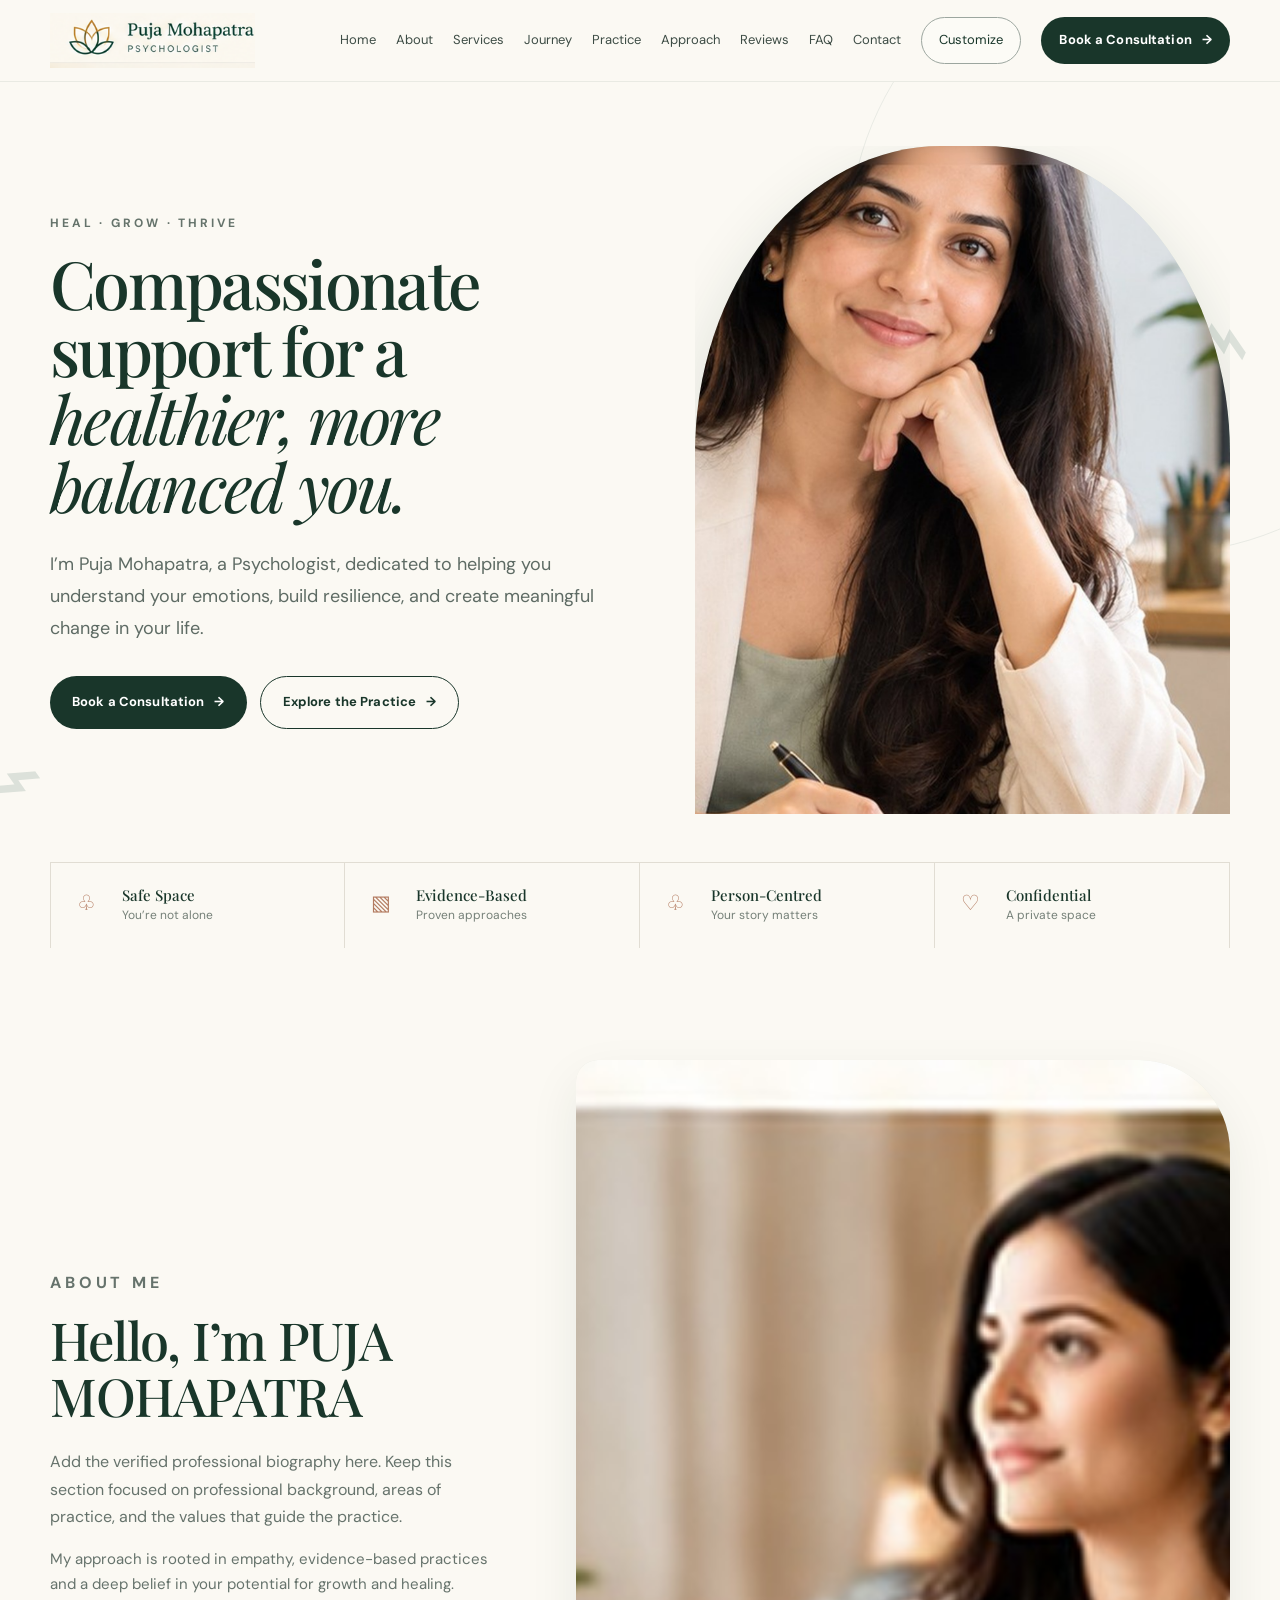
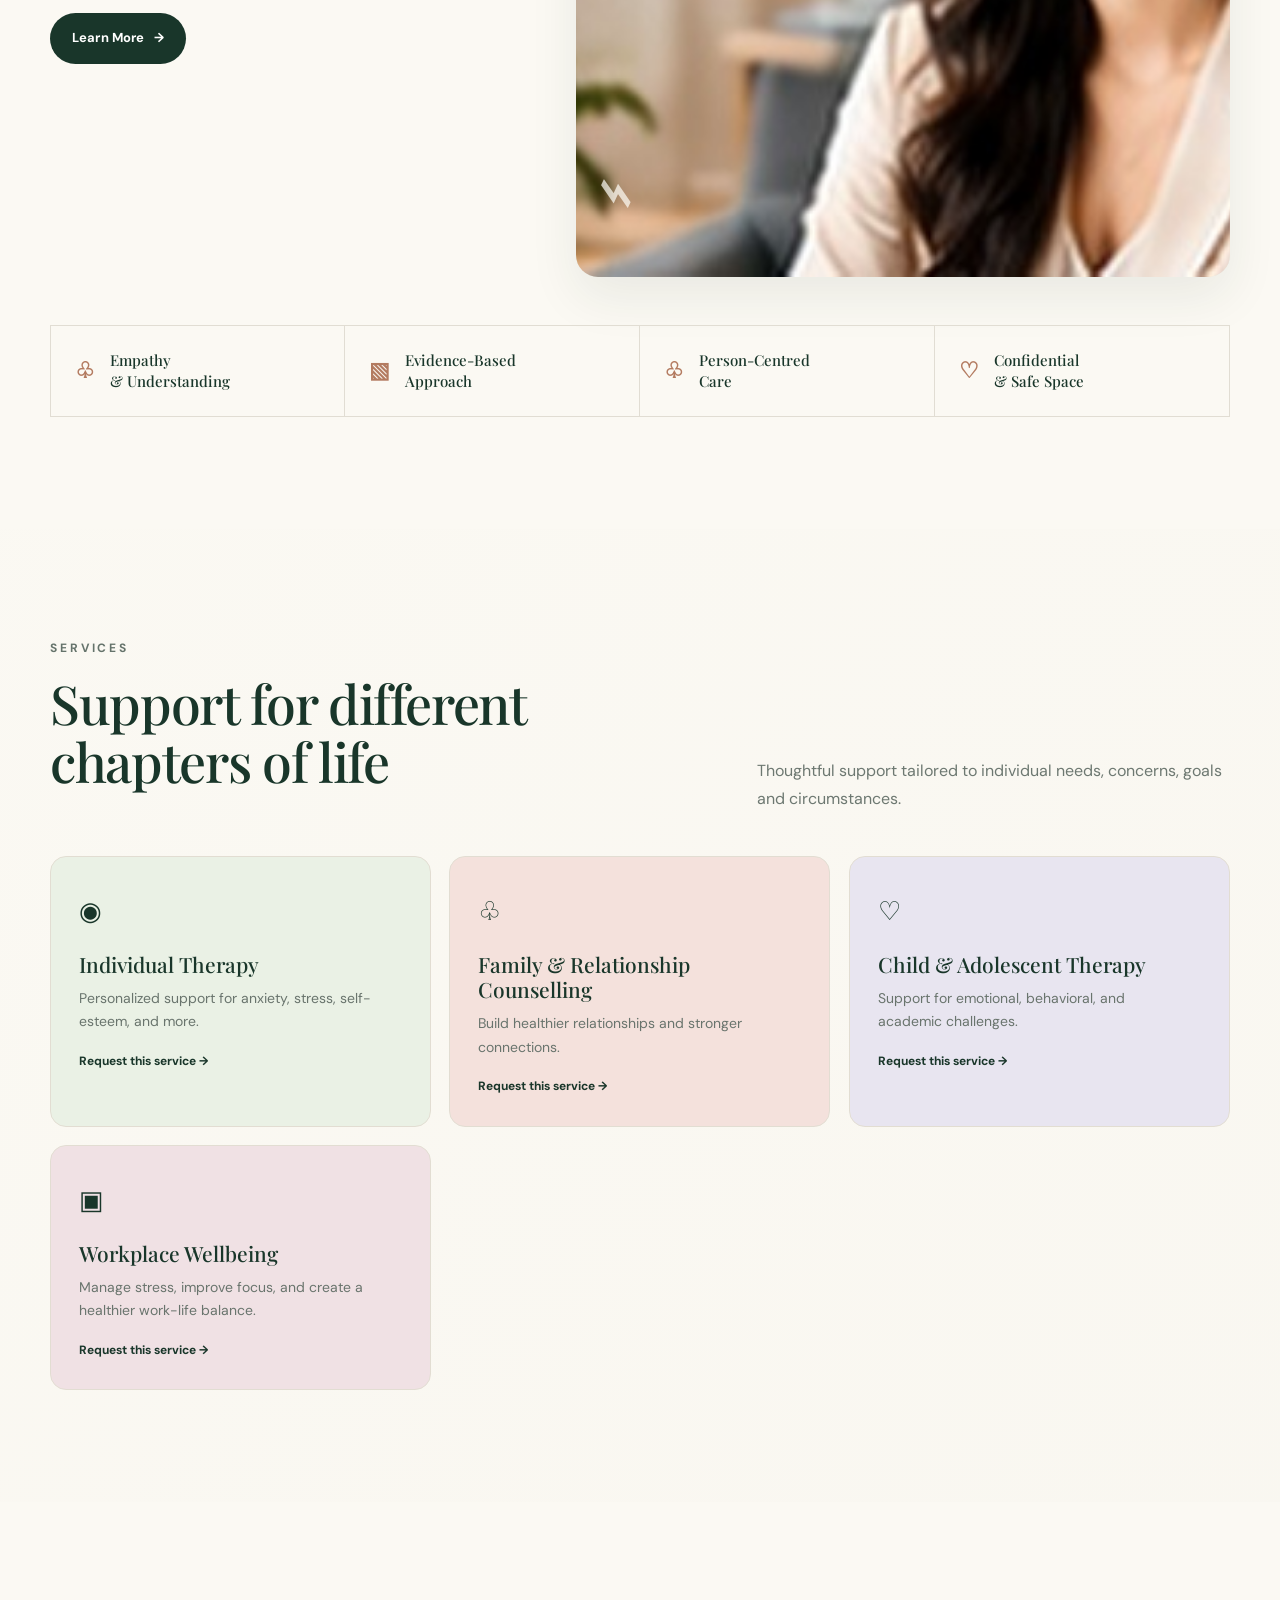
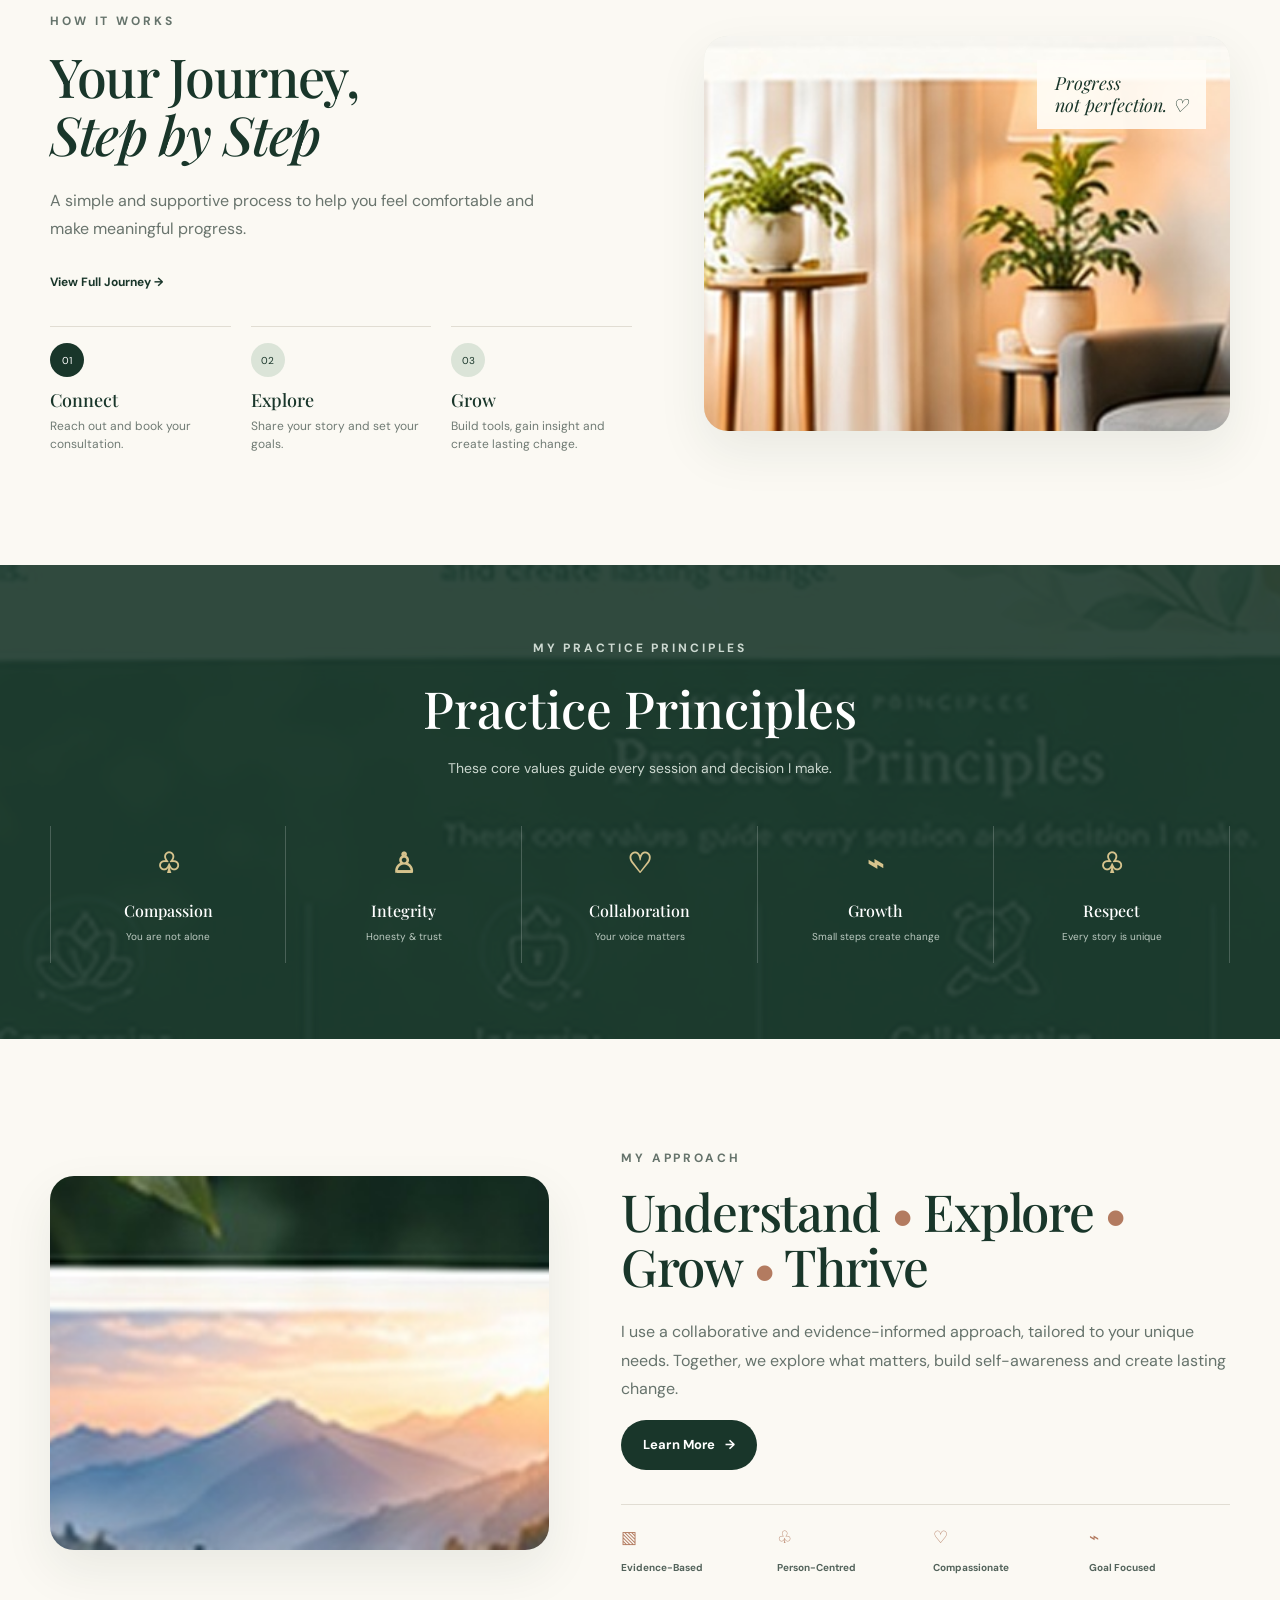
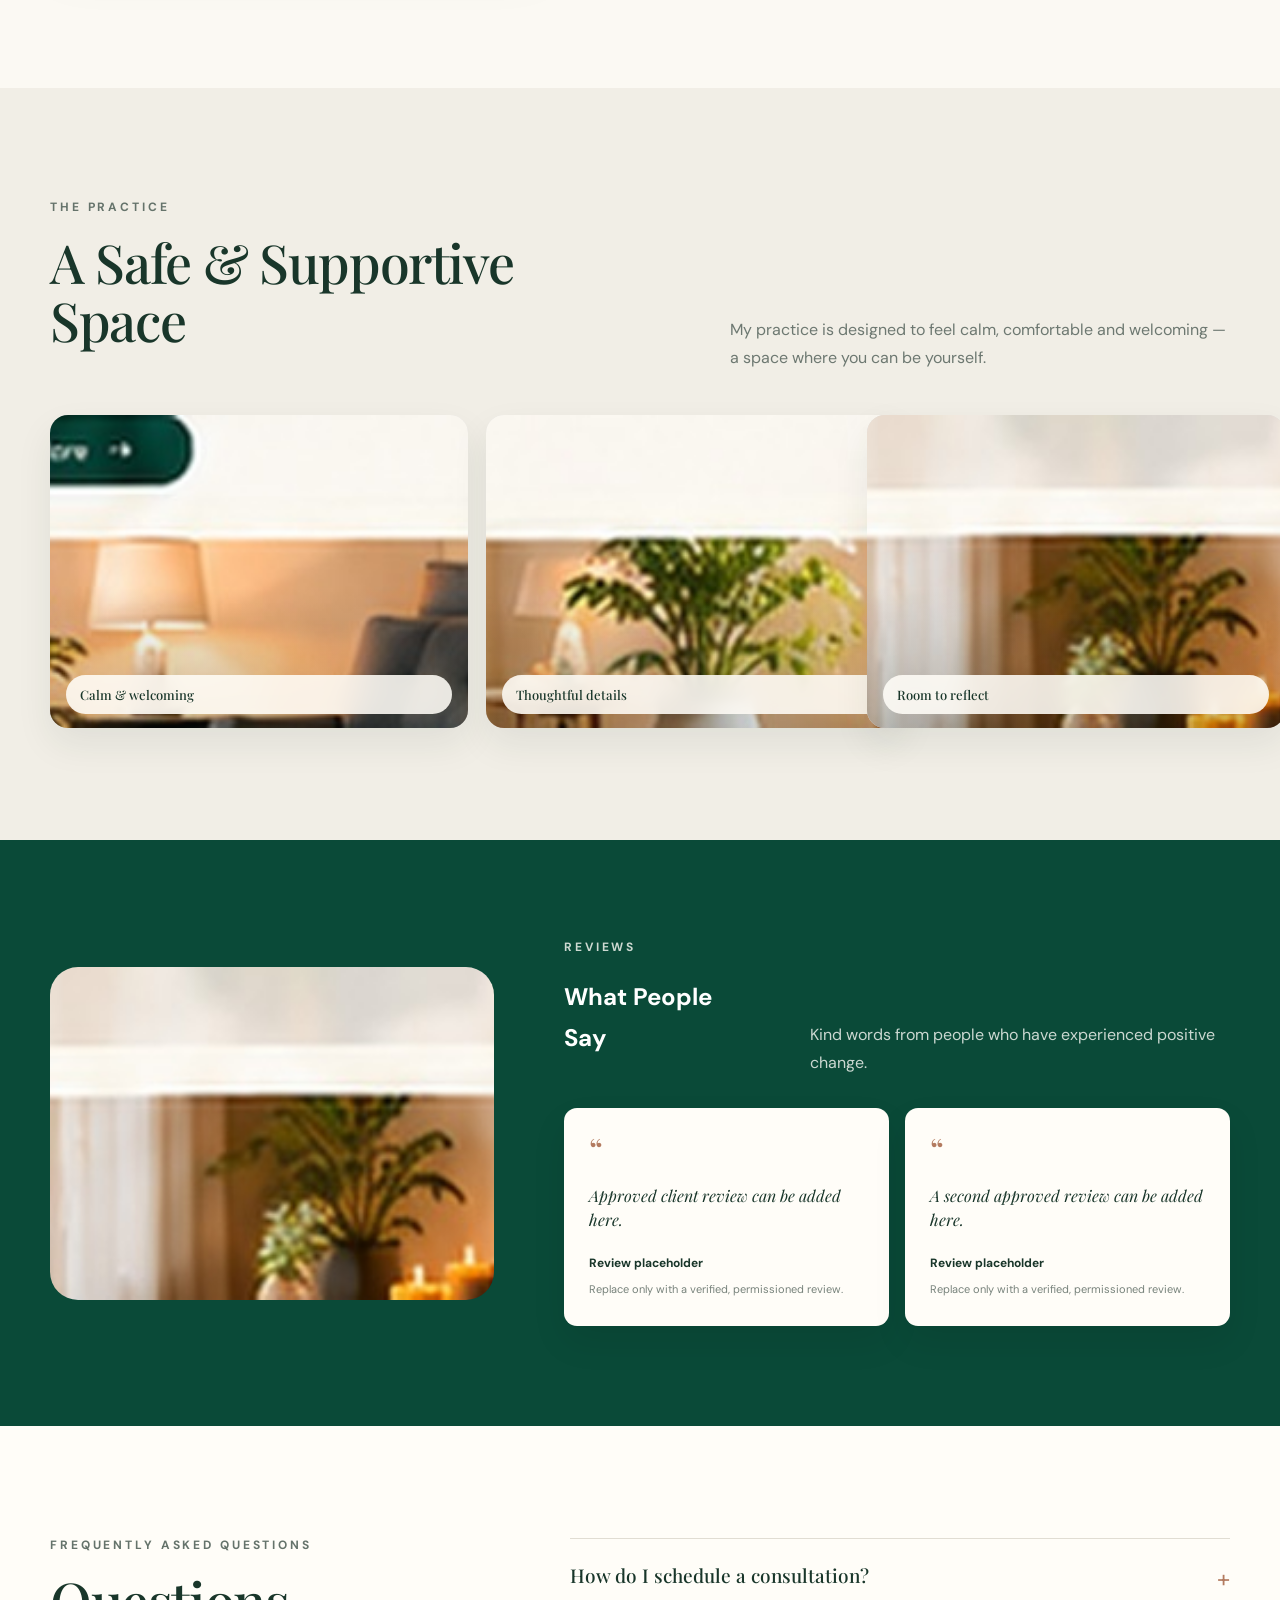
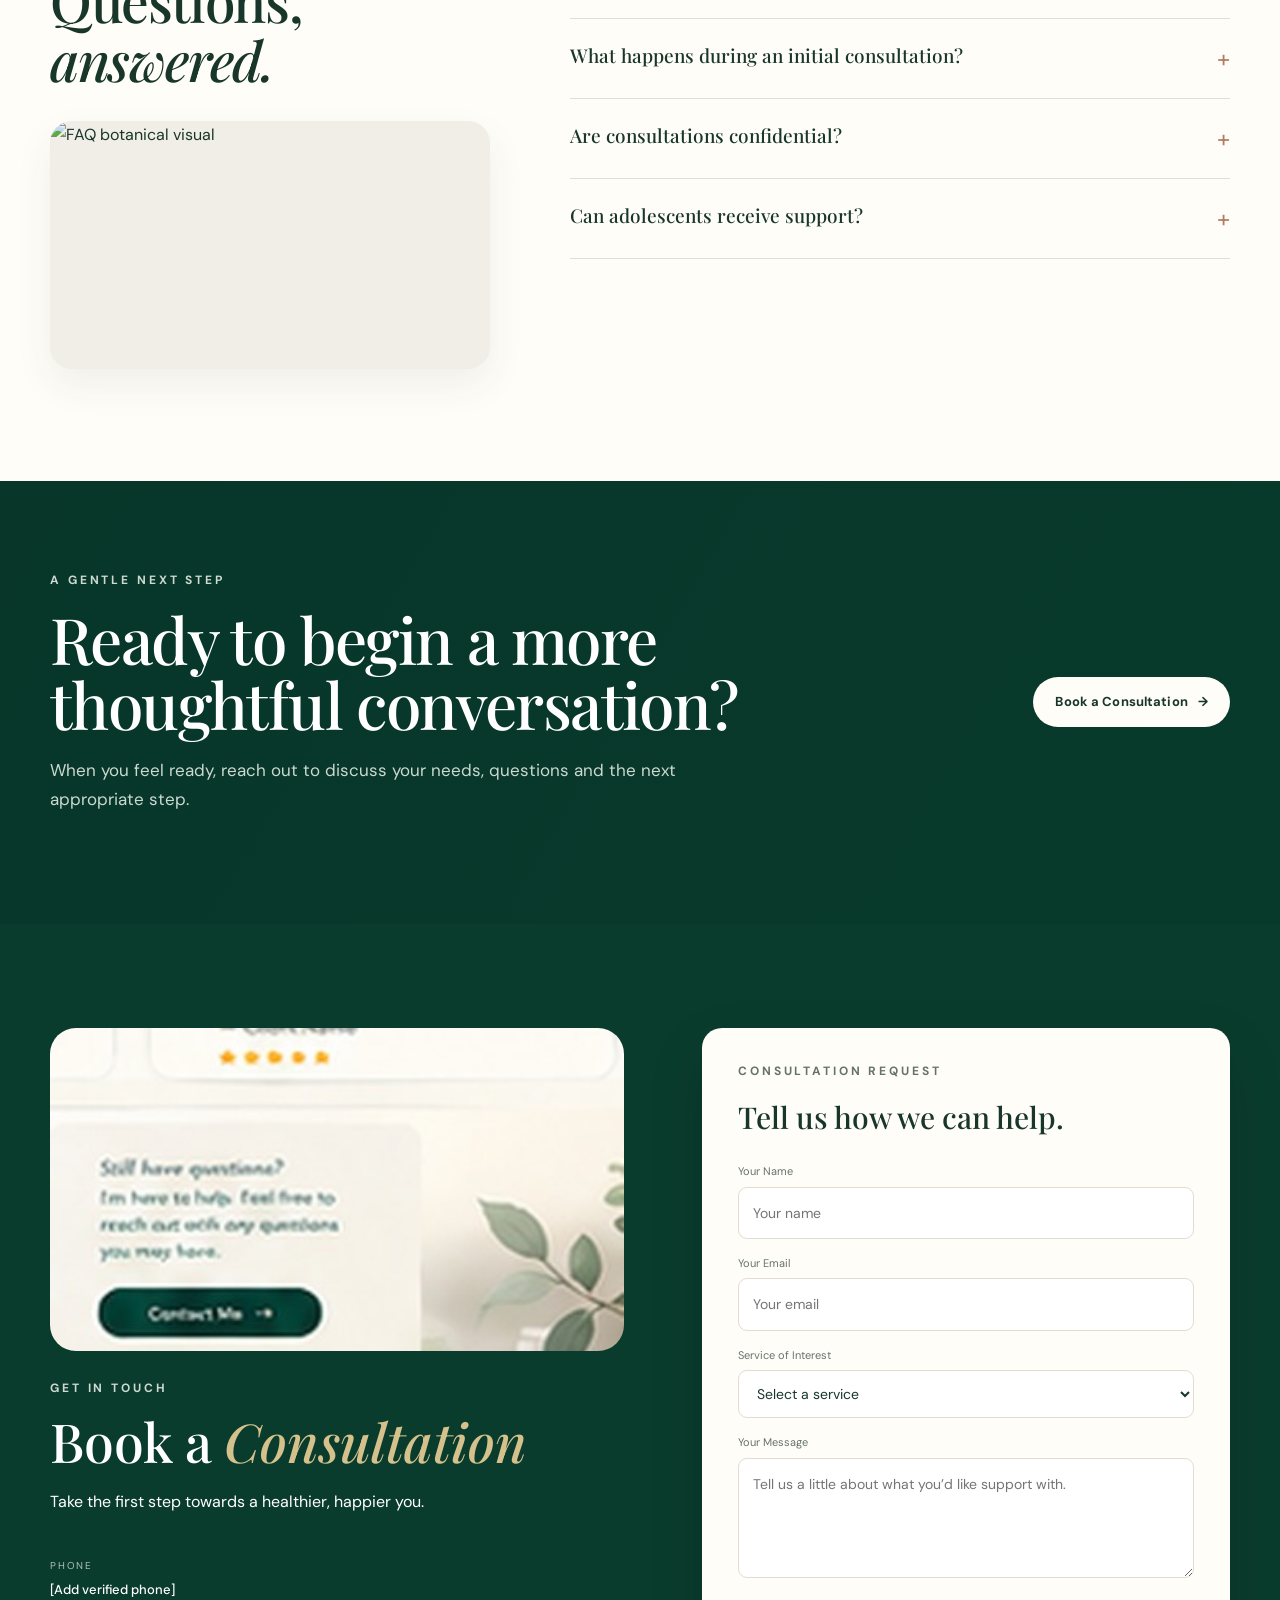
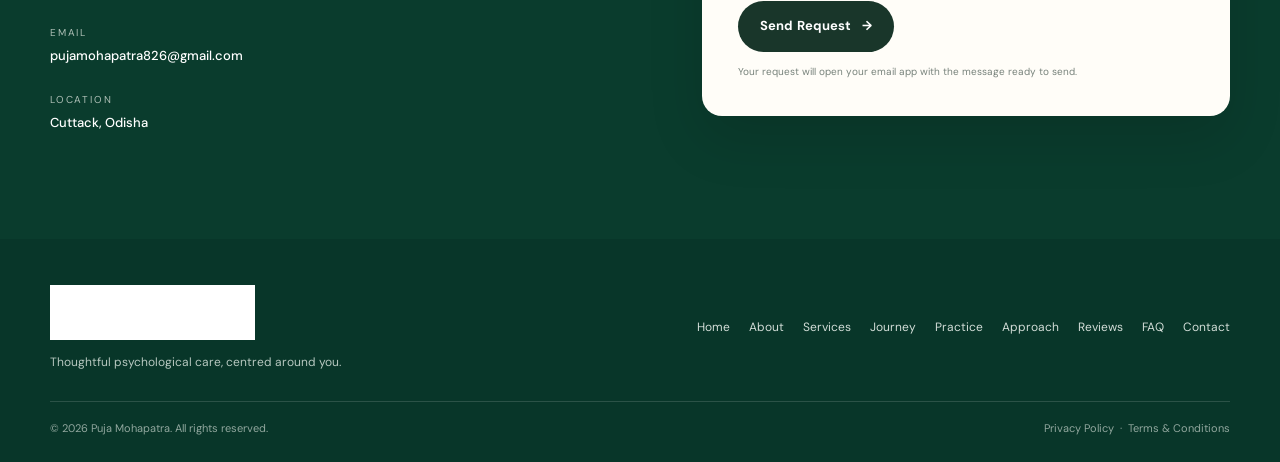
==== commit 6f1824d3: "Add files via upload" ====
--- a/index.html
+++ b/index.html
@@ -18,12 +18,12 @@
 </div></header>
 <main id="main-content">
 <section class="hero" id="home"><div class="hero-leaf leaf-left">⌁</div><div class="hero-leaf leaf-right">⌁</div><div class="container hero-grid">
-<div class="hero-copy reveal"><p class="eyebrow" id="heroEyebrow">HEAL&nbsp;&nbsp;·&nbsp;&nbsp;GROW&nbsp;&nbsp;·&nbsp;&nbsp;THRIVE</p><h1 id="heroHeading"><span id="heroHeadingBase">Hello, I’m Puja Mohapatra, a</span> <em id="heroHighlight">Psychologist.</em></h1><p class="hero-lead" id="heroDescription">I’m <strong data-name>PUJA MOHAPATRA</strong>, a Psychologist, dedicated to helping you understand your emotions, build resilience, and create meaningful change in your life.</p><div class="buttons"><a class="pill dark" href="#contact">Book a Consultation <span>→</span></a><a class="pill outline" href="#about">Explore the Practice <span>→</span></a></div></div>
+<div class="hero-copy reveal"><p class="eyebrow" id="heroEyebrow">HEAL&nbsp;&nbsp;·&nbsp;&nbsp;GROW&nbsp;&nbsp;·&nbsp;&nbsp;THRIVE</p><h1 id="heroHeading"><span id="heroHeadingBase">Compassionate support for a</span> <em id="heroHighlight">healthier, more balanced you.</em></h1><p class="hero-lead" id="heroDescription">I’m <strong data-name>PUJA MOHAPATRA</strong>, a Psychologist, dedicated to helping you understand your emotions, build resilience, and create meaningful change in your life.</p><div class="buttons"><a class="pill dark" href="#contact">Book a Consultation <span>→</span></a><a class="pill outline" href="#about">Explore the Practice <span>→</span></a></div></div>
 <div class="hero-photo reveal"><div class="portrait-frame"><img id="heroImage" class="portrait" src="assets/hero.jpg" alt="Puja Mohapatra psychologist practice portrait"></div></div>
 </div><div class="container hero-trust"><div><span>♧</span><b>Safe Space</b><small>You’re not alone</small></div><div><span>▧</span><b>Evidence-Based</b><small>Proven approaches</small></div><div><span>♧</span><b>Person-Centred</b><small>Your story matters</small></div><div><span>♡</span><b>Confidential</b><small>A private space</small></div></div></section>
 
 <section class="about section" id="about"><div class="container about-grid">
-<div class="about-copy reveal"><p class="eyebrow">ABOUT ME</p><h2>Hello, I’m <span data-name>Puja Mohapatra</span></h2><p id="bio">I am a Psychologist dedicated to providing a safe, supportive and non-judgmental space for you to explore your thoughts, feelings and goals.</p><p class="about-secondary">My approach is rooted in empathy, evidence-based practices and a deep belief in your potential for growth and healing.</p><a class="pill dark" href="#contact">Learn More <span>→</span></a></div>
+<div class="about-copy reveal"><p class="eyebrow">ABOUT ME</p><h2>Hello, I’m <span data-name>Puja Mohapatra</span></h2><p id="bio">I am a clinical psychologist dedicated to providing a safe, supportive and non-judgmental space for you to explore your thoughts, feelings and goals.</p><p class="about-secondary">My approach is rooted in empathy, evidence-based practices and a deep belief in your potential for growth and healing.</p><a class="pill dark" href="#contact">Learn More <span>→</span></a></div>
 <div class="about-photo reveal"><img id="aboutImage" src="assets/about.jpg" alt="About Puja Mohapatra"><div class="leaf-line">⌁</div></div>
 <div class="about-values reveal"><div><b>♧</b><span>Empathy<br>&amp; Understanding</span></div><div><b>▧</b><span>Evidence-Based<br>Approach</span></div><div><b>♧</b><span>Person-Centred<br>Care</span></div><div><b>♡</b><span>Confidential<br>&amp; Safe Space</span></div></div>
 </div></section>
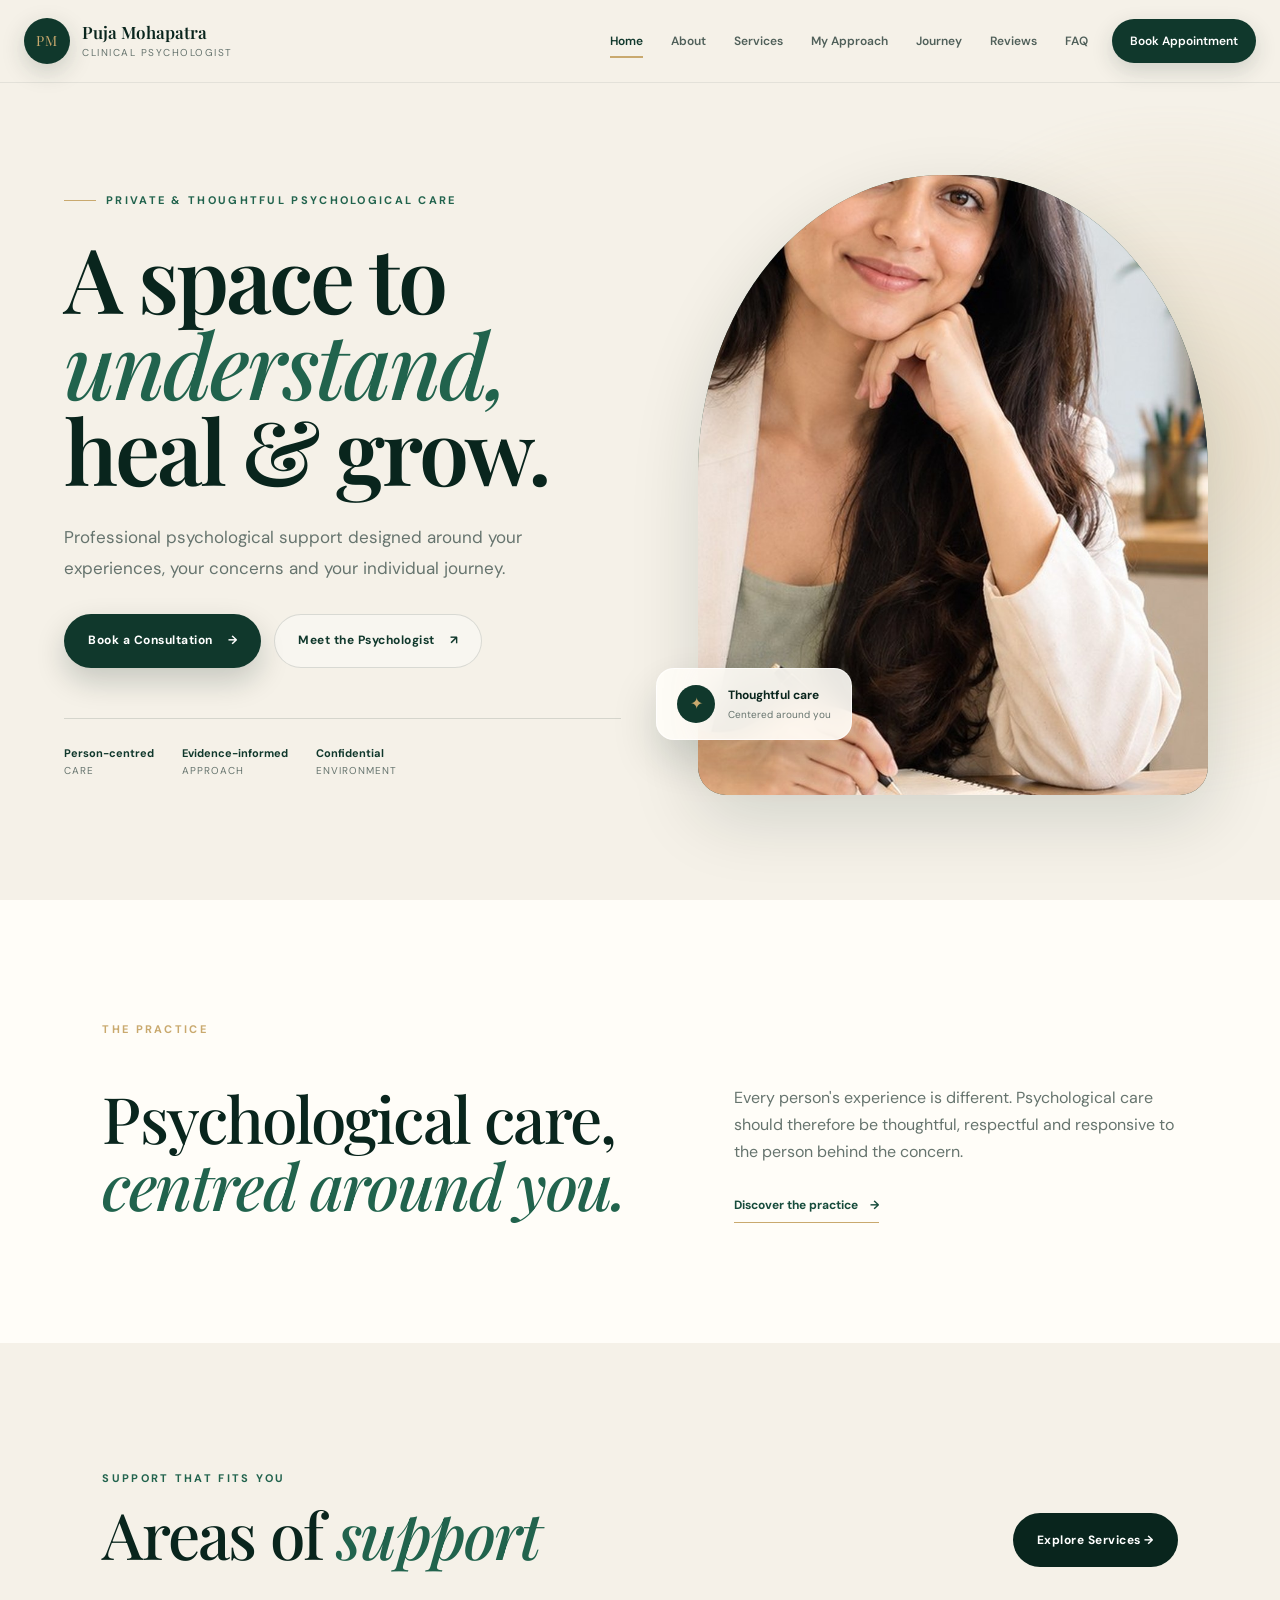
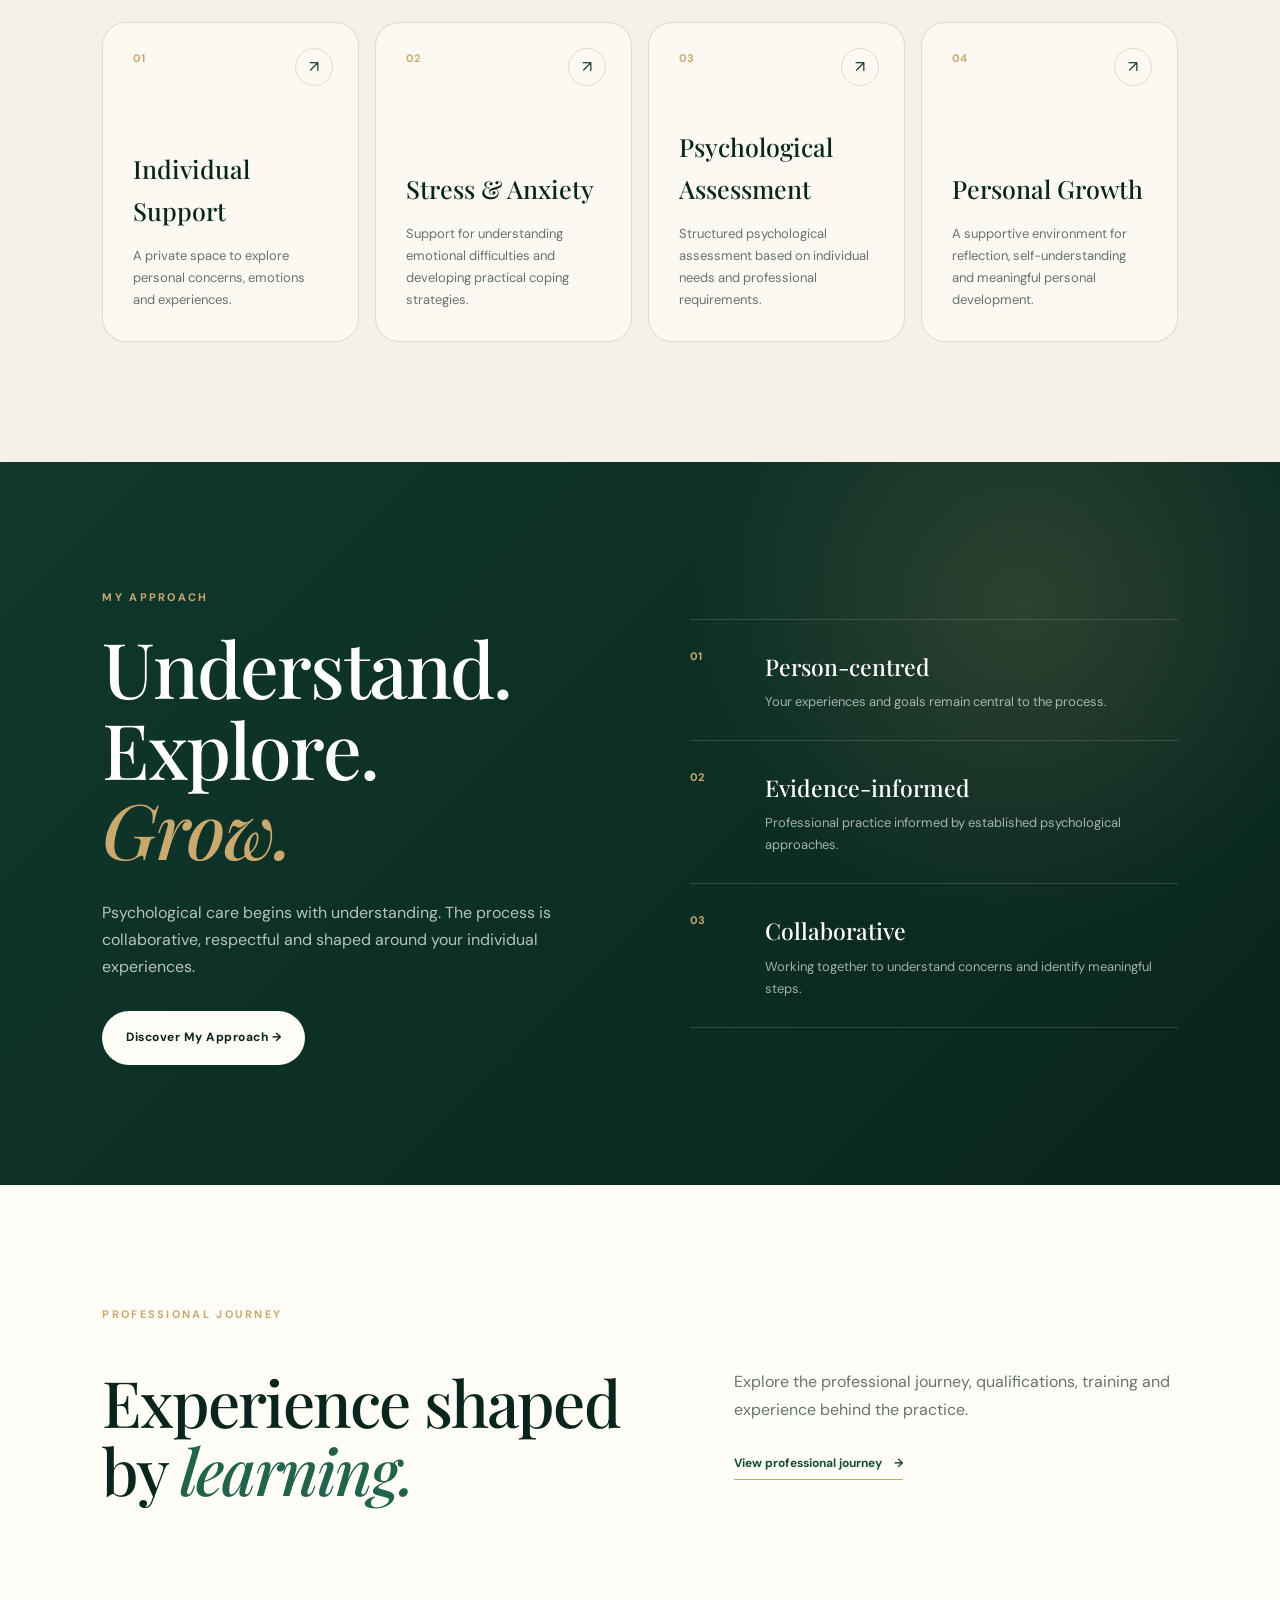
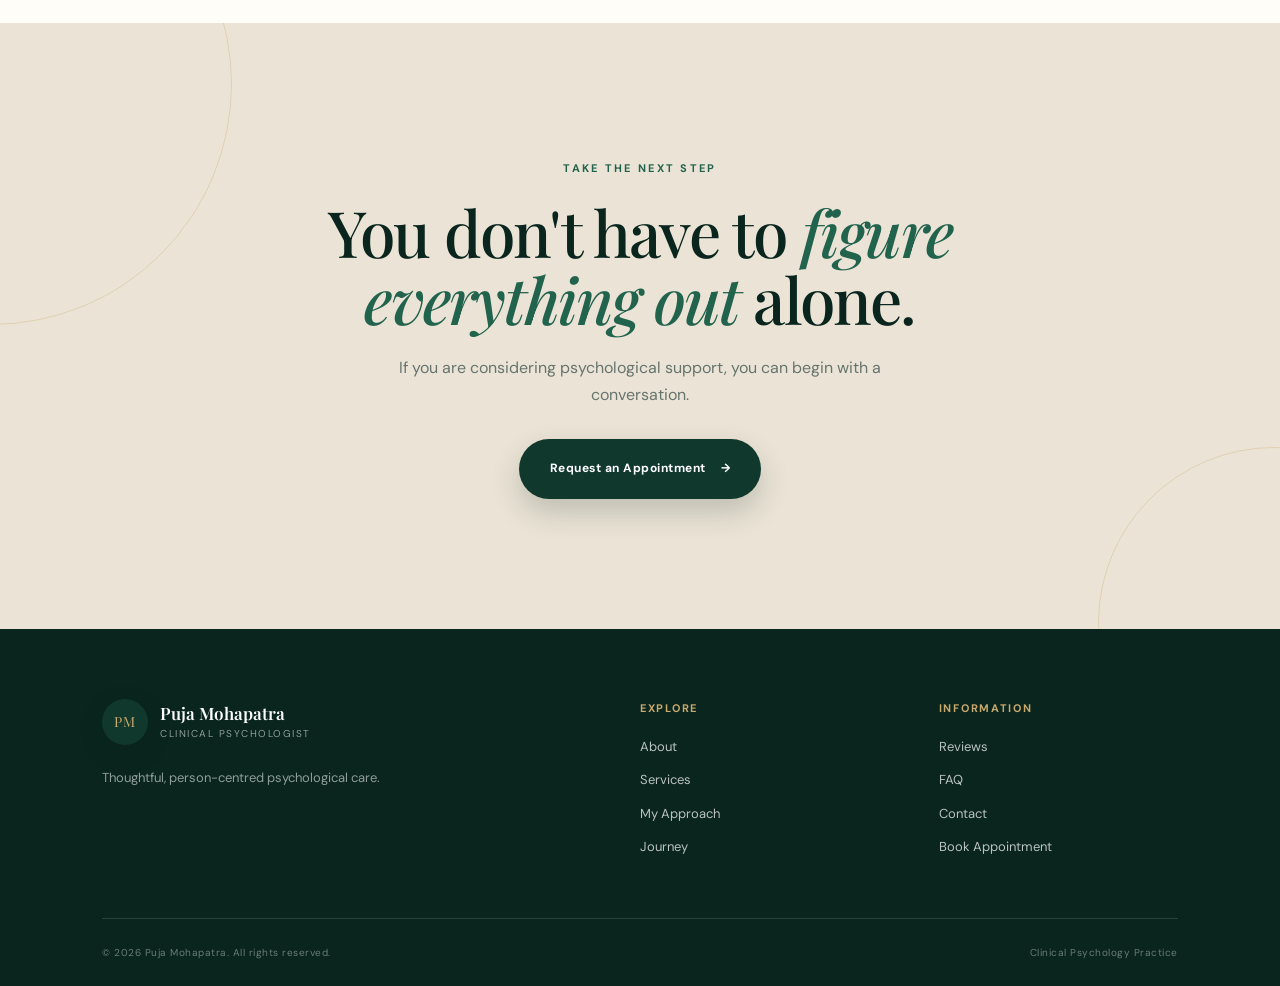
==== commit 5e1adb24: "Rename Index.html to index.html" ====
--- a/index.html
+++ b/index.html
@@ -1,52 +1,391 @@
-<!doctype html>
-<html lang="en">
+<!DOCTYPE html><html lang="en">
 <head>
-<meta charset="utf-8"><meta name="viewport" content="width=device-width,initial-scale=1">
-<meta name="theme-color" content="#0d4938"><meta name="description" id="metaDescription">
-<meta property="og:type" content="website"><meta property="og:title" id="ogTitle" content="Puja Mohapatra | Psychologist"><meta property="og:description" id="ogDescription" content="A calm, thoughtful space for psychological support and wellbeing.">
-<link rel="icon" href="assets/logo.png"><title id="pageTitle">Puja Mohapatra | Psychologist</title>
-<link rel="preconnect" href="https://fonts.googleapis.com"><link rel="preconnect" href="https://fonts.gstatic.com" crossorigin>
-<link href="https://fonts.googleapis.com/css2?family=DM+Sans:wght@400;500;600;700&family=Playfair+Display:ital,wght@400;500;600&display=swap" rel="stylesheet">
-<link rel="stylesheet" href="css/style.css?v=27.0">
-</head>
-<body>
-<a class="skip-link" href="#main-content">Skip to content</a><div class="progress" id="progress"></div>
-<header class="header"><div class="container nav">
-<a class="brand" href="#home"><span class="brand-logo-frame"><img id="navLogo" src="assets/logo.png" alt="Puja Mohapatra Psychologist"></span></a>
-<button class="menu" id="menu" aria-label="Open navigation" aria-controls="nav" aria-expanded="false"><span></span><span></span><span></span></button>
-<nav id="nav"><a href="#home">Home</a><a href="#about">About</a><a href="#services">Services</a><a href="#journey">Journey</a><a href="#practice">Practice</a><a href="#approach">Approach</a><a href="#reviews">Reviews</a><a href="#faq">FAQ</a><a href="#contact">Contact</a><a class="nav-customize" href="customize.html">Customize</a><a class="nav-book" href="#contact">Book a Consultation <span>→</span></a></nav>
-</div></header>
-<main id="main-content">
-<section class="hero" id="home"><div class="hero-leaf leaf-left">⌁</div><div class="hero-leaf leaf-right">⌁</div><div class="container hero-grid">
-<div class="hero-copy reveal"><p class="eyebrow" id="heroEyebrow">HEAL&nbsp;&nbsp;·&nbsp;&nbsp;GROW&nbsp;&nbsp;·&nbsp;&nbsp;THRIVE</p><h1 id="heroHeading"><span id="heroHeadingBase">Compassionate support for a</span> <em id="heroHighlight">healthier, more balanced you.</em></h1><p class="hero-lead" id="heroDescription">I’m <strong data-name>PUJA MOHAPATRA</strong>, a Psychologist, dedicated to helping you understand your emotions, build resilience, and create meaningful change in your life.</p><div class="buttons"><a class="pill dark" href="#contact">Book a Consultation <span>→</span></a><a class="pill outline" href="#about">Explore the Practice <span>→</span></a></div></div>
-<div class="hero-photo reveal"><div class="portrait-frame"><img id="heroImage" class="portrait" src="assets/hero.jpg" alt="Puja Mohapatra psychologist practice portrait"></div></div>
-</div><div class="container hero-trust"><div><span>♧</span><b>Safe Space</b><small>You’re not alone</small></div><div><span>▧</span><b>Evidence-Based</b><small>Proven approaches</small></div><div><span>♧</span><b>Person-Centred</b><small>Your story matters</small></div><div><span>♡</span><b>Confidential</b><small>A private space</small></div></div></section>
-
-<section class="about section" id="about"><div class="container about-grid">
-<div class="about-copy reveal"><p class="eyebrow">ABOUT ME</p><h2>Hello, I’m <span data-name>Puja Mohapatra</span></h2><p id="bio">I am a clinical psychologist dedicated to providing a safe, supportive and non-judgmental space for you to explore your thoughts, feelings and goals.</p><p class="about-secondary">My approach is rooted in empathy, evidence-based practices and a deep belief in your potential for growth and healing.</p><a class="pill dark" href="#contact">Learn More <span>→</span></a></div>
-<div class="about-photo reveal"><img id="aboutImage" src="assets/about.jpg" alt="About Puja Mohapatra"><div class="leaf-line">⌁</div></div>
-<div class="about-values reveal"><div><b>♧</b><span>Empathy<br>&amp; Understanding</span></div><div><b>▧</b><span>Evidence-Based<br>Approach</span></div><div><b>♧</b><span>Person-Centred<br>Care</span></div><div><b>♡</b><span>Confidential<br>&amp; Safe Space</span></div></div>
-</div></section>
-
-<section class="services section" id="services"><div class="container"><div class="section-head reveal"><div><p class="eyebrow">SERVICES</p><h2>Support for different chapters of life</h2></div><p>Thoughtful support tailored to individual needs, concerns, goals and circumstances.</p></div><div class="service-grid" id="servicesGrid"></div></div></section>
-
-<section class="journey section" id="journey"><div class="container journey-layout"><div class="journey-copy reveal"><p class="eyebrow">HOW IT WORKS</p><h2>Your Journey,<br><em>Step by Step</em></h2><p>A simple and supportive process to help you feel comfortable and make meaningful progress.</p><a class="text-link" href="#contact">View Full Journey <span>→</span></a><div class="journey-steps"><div><i>01</i><b>Connect</b><small>Reach out and book your consultation.</small></div><div><i>02</i><b>Explore</b><small>Share your story and set your goals.</small></div><div><i>03</i><b>Grow</b><small>Build tools, gain insight and create lasting change.</small></div></div></div><div class="journey-photo reveal"><img id="journeyImage" src="assets/journey.jpg" alt="A calm practice setting"><span>Progress<br><em>not perfection.</em> ♡</span></div></div></section>
-
-<section class="principles" id="principles"><div class="container"><p class="eyebrow light">MY PRACTICE PRINCIPLES</p><h2>Practice Principles</h2><p class="principles-sub">These core values guide every session and decision I make.</p><div class="principle-grid"><div><b>♧</b><strong>Compassion</strong><small>You are not alone</small></div><div><b>♙</b><strong>Integrity</strong><small>Honesty &amp; trust</small></div><div><b>♡</b><strong>Collaboration</strong><small>Your voice matters</small></div><div><b>⌁</b><strong>Growth</strong><small>Small steps create change</small></div><div><b>♧</b><strong>Respect</strong><small>Every story is unique</small></div></div></div></section>
-
-<section class="approach section" id="approach"><div class="container approach-layout"><div class="approach-photo reveal"><img id="approachImage" src="assets/approach.jpg" alt="Nature-inspired visual"></div><div class="approach-copy reveal"><p class="eyebrow">MY APPROACH</p><h2>Understand <span>•</span> Explore <span>•</span> Grow <span>•</span> Thrive</h2><p>I use a collaborative and evidence-informed approach, tailored to your unique needs. Together, we explore what matters, build self-awareness and create lasting change.</p><a class="pill dark" href="#contact">Learn More <span>→</span></a><div class="approach-values"><span>▧<b>Evidence-Based</b></span><span>♧<b>Person-Centred</b></span><span>♡<b>Compassionate</b></span><span>⌁<b>Goal Focused</b></span></div></div></div></section>
-
-<section class="practice section" id="practice"><div class="container"><div class="section-head reveal"><div><p class="eyebrow">THE PRACTICE</p><h2>A Safe &amp; Supportive Space</h2></div><p>My practice is designed to feel calm, comfortable and welcoming — a space where you can be yourself.</p></div><div class="practice-gallery"><figure class="gallery-card reveal"><img id="practiceImage" src="assets/practice-1.jpg" alt="Calm practice setting"><figcaption>Calm &amp; welcoming</figcaption></figure><figure class="gallery-card reveal"><img id="practice2Image" src="assets/practice-2.jpg" alt="Warm interior detail"><figcaption>Thoughtful details</figcaption></figure><figure class="gallery-card reveal"><img id="practice3Image" src="assets/practice-3.jpg" alt="Quiet consultation space"><figcaption>Room to reflect</figcaption></figure></div></div></section>
-
-<section class="reviews" id="reviews"><div class="container reviews-layout"><div class="reviews-photo media-frame reveal"><img id="reviewsImage" src="assets/practice-3.jpg" alt="Calm practice setting for the reviews section"></div><div class="reviews-content"><div class="section-head light-head reveal"><div><p class="eyebrow light">REVIEWS</p><h2>What People Say</h2></div><p>Kind words from people who have experienced positive change.</p></div><div class="review-grid" id="reviewGrid"></div></div></div></section>
-
-<section class="faq section" id="faq"><div class="container faq-layout"><div class="faq-title reveal"><p class="eyebrow">FREQUENTLY ASKED QUESTIONS</p><h2>Questions,<br><em>answered.</em></h2><div class="faq-image"><img id="faqImage" src="assets/faq.svg" alt="FAQ botanical visual"></div></div><div class="faq-list reveal" id="faqList"></div></div></section>
-
-<section class="cta section" id="cta"><div class="container cta-inner reveal"><div><p class="eyebrow light">A GENTLE NEXT STEP</p><h2>Ready to begin a more thoughtful conversation?</h2><p>When you feel ready, reach out to discuss your needs, questions and the next appropriate step.</p></div><a class="pill light-pill" href="#contact">Book a Consultation <span>→</span></a></div></section>
-
-<section class="contact" id="contact"><div class="container contact-grid"><div class="contact-copy reveal"><div class="contact-photo media-frame"><img id="contactImage" src="assets/contact.jpg" alt="Calm contact section visual"></div><div class="contact-copy-text"><p class="eyebrow light">GET IN TOUCH</p><h2>Book a <em>Consultation</em></h2><p>Take the first step towards a healthier, happier you.</p><div class="details"><div><small>PHONE</small><b id="phone"></b></div><div><small>EMAIL</small><b id="email"></b></div><div><small>LOCATION</small><b id="address"></b></div></div></div></div><form class="contact-form reveal" id="consultationForm"><p class="eyebrow">CONSULTATION REQUEST</p><h3>Tell us how we can help.</h3><label>Your Name<input id="name" required autocomplete="name" placeholder="Your name"></label><label>Your Email<input id="emailInput" type="email" required autocomplete="email" placeholder="Your email"></label><label>Service of Interest<select id="serviceInput"><option value="">Select a service</option></select></label><label>Your Message<textarea id="message" required placeholder="Tell us a little about what you’d like support with."></textarea></label><button class="pill dark" type="submit">Send Request <span>→</span></button><p class="form-status" id="formStatus"></p><small class="form-help">Your request will open your email app with the message ready to send.</small></form></div></section>
-</main>
-<footer><div class="container footer-grid"><div><span class="footer-logo-frame"><img id="footerLogo" src="assets/logo.png" alt="Puja Mohapatra Psychologist"></span><p>Thoughtful psychological care, centred around you.</p></div><nav><a href="#home">Home</a><a href="#about">About</a><a href="#services">Services</a><a href="#journey">Journey</a><a href="#practice">Practice</a><a href="#approach">Approach</a><a href="#reviews">Reviews</a><a href="#faq">FAQ</a><a href="#contact">Contact</a></nav></div><div class="container footer-bottom"><span id="copyright"></span><span>Privacy Policy&nbsp;&nbsp;·&nbsp;&nbsp;Terms &amp; Conditions</span></div></footer>
-<div class="floating-actions"><a class="mobile-customize" href="customize.html">Customize</a><a class="mobile-book" id="mobileBook" href="#contact">Book a Consultation <span>→</span></a></div>
-<script src="config.js"></script><script src="js/script.js"></script>
-</body></html>
+  <meta charset="UTF-8">
+  <meta name="viewport" content="width=device-width, initial-scale=1.0">  <title>Puja Mohapatra | Clinical Psychologist</title>
+  <meta name="description" content="Puja Mohapatra — Clinical Psychologist. Thoughtful, evidence-informed and person-centred psychological care.">  <link rel="preconnect" href="https://fonts.googleapis.com">
+  <link rel="preconnect" href="https://fonts.gstatic.com" crossorigin>
+  <link href="https://fonts.googleapis.com/css2?family=DM+Sans:wght@400;500;600;700&family=Playfair+Display:wght@500;600;700&display=swap" rel="stylesheet">  <link rel="stylesheet" href="css/style.css">
+</head><body>  <!-- ================= HEADER ================= -->  <header class="site-header">
+    <div class="nav-container">  <a href="index.html" class="brand">
+    <span class="brand-mark">PM</span>
+    <span class="brand-text">
+      <strong>Puja Mohapatra</strong>
+      <small>Clinical Psychologist</small>
+    </span>
+  </a>
+
+  <nav class="desktop-nav" aria-label="Main navigation">
+    <a href="index.html" class="active">Home</a>
+    <a href="about.html">About</a>
+    <a href="services.html">Services</a>
+    <a href="approach.html">My Approach</a>
+    <a href="journey.html">Journey</a>
+    <a href="reviews.html">Reviews</a>
+    <a href="faq.html">FAQ</a>
+    <a href="contact.html" class="nav-cta">Book Appointment</a>
+  </nav>
+
+  <button class="menu-toggle" aria-label="Open navigation menu" aria-expanded="false">
+    <span></span>
+    <span></span>
+    <span></span>
+  </button>
+
+</div>
+
+<div class="mobile-nav">
+  <a href="index.html">Home</a>
+  <a href="about.html">About</a>
+  <a href="services.html">Services</a>
+  <a href="approach.html">My Approach</a>
+  <a href="journey.html">Journey</a>
+  <a href="reviews.html">Reviews</a>
+  <a href="faq.html">FAQ</a>
+  <a href="contact.html" class="mobile-cta">Book an Appointment →</a>
+</div>
+
+  </header>  <!-- ================= HERO ================= -->  <main><section class="hero">
+
+  <div class="hero-background"></div>
+
+  <div class="hero-content">
+
+    <div class="eyebrow">
+      <span></span>
+      Private & thoughtful psychological care
+    </div>
+
+    <h1>
+      A space to
+      <em>understand,</em>
+      heal & grow.
+    </h1>
+
+    <p class="hero-description">
+      Professional psychological support designed around your experiences,
+      your concerns and your individual journey.
+    </p>
+
+    <div class="hero-actions">
+      <a href="contact.html" class="btn btn-primary">
+        Book a Consultation
+        <span>→</span>
+      </a>
+
+      <a href="about.html" class="btn btn-outline">
+        Meet the Psychologist
+        <span>↗</span>
+      </a>
+    </div>
+
+    <div class="hero-trust">
+      <div>
+        <strong>Person-centred</strong>
+        <span>Care</span>
+      </div>
+
+      <div>
+        <strong>Evidence-informed</strong>
+        <span>Approach</span>
+      </div>
+
+      <div>
+        <strong>Confidential</strong>
+        <span>Environment</span>
+      </div>
+    </div>
+
+  </div>
+
+
+  <!-- Professional image placeholder -->
+  <div class="hero-visual">
+
+    <div class="hero-image-frame">
+      <img
+        src="assets/hero.jpg"
+        alt="Puja Mohapatra, Clinical Psychologist"
+        onerror="this.style.display='none'; this.parentElement.classList.add('image-placeholder');"
+      >
+
+      <div class="image-placeholder-content">
+        <span>PM</span>
+        <small>Professional Portrait</small>
+      </div>
+    </div>
+
+    <div class="floating-card">
+      <span class="floating-icon">✦</span>
+      <div>
+        <strong>Thoughtful care</strong>
+        <small>Centered around you</small>
+      </div>
+    </div>
+
+  </div>
+
+</section>
+
+
+<!-- ================= INTRO ================= -->
+<section class="intro-section">
+
+  <div class="section-label">
+    THE PRACTICE
+  </div>
+
+  <div class="intro-grid">
+
+    <div>
+      <h2>
+        Psychological care,
+        <em>centred around you.</em>
+      </h2>
+    </div>
+
+    <div>
+      <p>
+        Every person's experience is different. Psychological care should
+        therefore be thoughtful, respectful and responsive to the person
+        behind the concern.
+      </p>
+
+      <a href="about.html" class="text-link">
+        Discover the practice
+        <span>→</span>
+      </a>
+    </div>
+
+  </div>
+
+</section>
+
+
+<!-- ================= SERVICES PREVIEW ================= -->
+<section class="services-preview">
+
+  <div class="section-heading">
+
+    <div>
+      <span class="section-kicker">SUPPORT THAT FITS YOU</span>
+      <h2>Areas of <em>support</em></h2>
+    </div>
+
+    <a href="services.html" class="btn btn-dark">
+      Explore Services →
+    </a>
+
+  </div>
+
+
+  <div class="service-grid">
+
+    <a href="services.html" class="service-card">
+      <span class="service-number">01</span>
+      <h3>Individual Support</h3>
+      <p>
+        A private space to explore personal concerns, emotions and
+        experiences.
+      </p>
+      <span class="card-arrow">↗</span>
+    </a>
+
+    <a href="services.html" class="service-card">
+      <span class="service-number">02</span>
+      <h3>Stress & Anxiety</h3>
+      <p>
+        Support for understanding emotional difficulties and developing
+        practical coping strategies.
+      </p>
+      <span class="card-arrow">↗</span>
+    </a>
+
+    <a href="services.html" class="service-card">
+      <span class="service-number">03</span>
+      <h3>Psychological Assessment</h3>
+      <p>
+        Structured psychological assessment based on individual needs and
+        professional requirements.
+      </p>
+      <span class="card-arrow">↗</span>
+    </a>
+
+    <a href="services.html" class="service-card">
+      <span class="service-number">04</span>
+      <h3>Personal Growth</h3>
+      <p>
+        A supportive environment for reflection, self-understanding and
+        meaningful personal development.
+      </p>
+      <span class="card-arrow">↗</span>
+    </a>
+
+  </div>
+
+</section>
+
+
+<!-- ================= APPROACH PREVIEW ================= -->
+<section class="approach-preview">
+
+  <div class="approach-inner">
+
+    <div class="approach-copy">
+
+      <span class="section-kicker">MY APPROACH</span>
+
+      <h2>
+        Understand.
+        <br>
+        Explore.
+        <br>
+        <em>Grow.</em>
+      </h2>
+
+      <p>
+        Psychological care begins with understanding. The process is
+        collaborative, respectful and shaped around your individual
+        experiences.
+      </p>
+
+      <a href="approach.html" class="btn btn-light">
+        Discover My Approach →
+      </a>
+
+    </div>
+
+    <div class="approach-points">
+
+      <div class="approach-point">
+        <span>01</span>
+        <div>
+          <h3>Person-centred</h3>
+          <p>Your experiences and goals remain central to the process.</p>
+        </div>
+      </div>
+
+      <div class="approach-point">
+        <span>02</span>
+        <div>
+          <h3>Evidence-informed</h3>
+          <p>Professional practice informed by established psychological approaches.</p>
+        </div>
+      </div>
+
+      <div class="approach-point">
+        <span>03</span>
+        <div>
+          <h3>Collaborative</h3>
+          <p>Working together to understand concerns and identify meaningful steps.</p>
+        </div>
+      </div>
+
+    </div>
+
+  </div>
+
+</section>
+
+
+<!-- ================= JOURNEY PREVIEW ================= -->
+<section class="journey-preview">
+
+  <div class="section-label">PROFESSIONAL JOURNEY</div>
+
+  <div class="journey-grid">
+
+    <div>
+      <h2>
+        Experience shaped by
+        <em>learning.</em>
+      </h2>
+    </div>
+
+    <div>
+      <p>
+        Explore the professional journey, qualifications, training and
+        experience behind the practice.
+      </p>
+
+      <a href="journey.html" class="text-link">
+        View professional journey
+        <span>→</span>
+      </a>
+    </div>
+
+  </div>
+
+</section>
+
+
+<!-- ================= CTA ================= -->
+<section class="final-cta">
+
+  <div class="cta-content">
+
+    <span class="section-kicker">TAKE THE NEXT STEP</span>
+
+    <h2>
+      You don't have to
+      <em>figure everything out</em>
+      alone.
+    </h2>
+
+    <p>
+      If you are considering psychological support, you can begin with a
+      conversation.
+    </p>
+
+    <a href="contact.html" class="btn btn-primary btn-large">
+      Request an Appointment
+      <span>→</span>
+    </a>
+
+  </div>
+
+</section>
+
+  </main>  <!-- ================= FOOTER ================= -->  <footer class="site-footer"><div class="footer-main">
+
+  <div class="footer-brand">
+
+    <div class="brand">
+      <span class="brand-mark">PM</span>
+
+      <span class="brand-text">
+        <strong>Puja Mohapatra</strong>
+        <small>Clinical Psychologist</small>
+      </span>
+    </div>
+
+    <p>
+      Thoughtful, person-centred psychological care.
+    </p>
+
+  </div>
+
+  <div class="footer-links">
+    <h4>Explore</h4>
+    <a href="about.html">About</a>
+    <a href="services.html">Services</a>
+    <a href="approach.html">My Approach</a>
+    <a href="journey.html">Journey</a>
+  </div>
+
+  <div class="footer-links">
+    <h4>Information</h4>
+    <a href="reviews.html">Reviews</a>
+    <a href="faq.html">FAQ</a>
+    <a href="contact.html">Contact</a>
+    <a href="contact.html">Book Appointment</a>
+  </div>
+
+</div>
+
+<div class="footer-bottom">
+  <span>© 2026 Puja Mohapatra. All rights reserved.</span>
+  <span>Clinical Psychology Practice</span>
+</div>
+
+  </footer>  <script src="js/script.js"></script></body>
+  </html>
--- a/css/style.css
+++ b/css/style.css
@@ -1,280 +1,1054 @@
-:root{
-  --primary:#19362a;--sage:#8d9993;--cream:#fbf9f3;--ink:#19362a;--gold:#b37b60;
-  --white:#fffdf9;--line:#e1ddd3;--muted:#66736c;--soft:#eef1e8;--radius:18px;
-  --container:min(1180px,calc(100% - 64px));
-  --ease:cubic-bezier(.22,1,.36,1);
-}
-*{box-sizing:border-box}
-html{scroll-behavior:smooth;scroll-padding-top:84px}
-body{margin:0;background:var(--cream);color:var(--ink);font-family:'DM Sans',sans-serif;font-size:16px;line-height:1.7;overflow-x:hidden;-webkit-font-smoothing:antialiased;text-rendering:optimizeLegibility}
-img{display:block;max-width:100%}
-button,input,textarea,select{font:inherit}
-a{color:inherit}
-.container{width:var(--container);margin-inline:auto}
-.skip-link{position:fixed;left:18px;top:-60px;background:var(--primary);color:#fff;padding:10px 14px;border-radius:8px;z-index:9999}.skip-link:focus{top:18px}
-.progress{position:fixed;top:0;left:0;height:3px;background:var(--gold);width:0;z-index:9999}
-
-/* Header */
-.header{height:82px;position:sticky;top:0;z-index:1000;background:rgba(251,249,243,.94);backdrop-filter:blur(18px);-webkit-backdrop-filter:blur(18px);border-bottom:1px solid rgba(20,55,43,.08);transition:height .35s var(--ease),box-shadow .35s var(--ease)}
-.header.scrolled{height:72px;box-shadow:0 12px 32px rgba(20,55,43,.08)}
-.nav{height:100%;display:flex;align-items:center;justify-content:space-between;gap:28px}
-.brand{display:flex;align-items:center;text-decoration:none;flex:0 0 auto}
-.brand-logo-frame{display:flex;align-items:center;width:205px;height:62px;overflow:hidden}
-.brand-logo-frame img{width:100%;height:100%;object-fit:contain;object-position:left center}
-.nav nav{display:flex;align-items:center;justify-content:flex-end;gap:20px;min-width:0}
-.nav nav>a{white-space:nowrap}
-.nav nav>a:not(.nav-book):not(.nav-customize){font-size:12px;text-decoration:none;color:#3d4c45;position:relative}
-.nav nav>a:not(.nav-book):not(.nav-customize):after{content:"";position:absolute;left:0;right:0;bottom:-8px;height:1px;background:var(--gold);transform:scaleX(0);transform-origin:center;transition:transform .3s var(--ease)}
-.nav nav>a:hover:after,.nav nav>a.active:after{transform:scaleX(1)}
-.nav-customize{border:1px solid #9ca69f;border-radius:999px;padding:11px 17px;text-decoration:none;font-size:12px;background:rgba(255,255,255,.25);transition:.3s var(--ease)}
-.nav-customize:hover{background:#fff;transform:translateY(-1px)}
-.nav-book,.pill{display:inline-flex;align-items:center;justify-content:center;gap:10px;text-decoration:none;border-radius:999px;padding:14px 22px;font-size:12px;font-weight:700;letter-spacing:.01em;transition:transform .35s var(--ease),box-shadow .35s var(--ease),background .35s var(--ease)}
-.nav-book{background:var(--primary);color:#fff;padding:12px 18px}.nav-book:hover,.pill:hover{transform:translateY(-3px);box-shadow:0 16px 32px rgba(13,73,56,.15)}
-.menu{display:none;background:none;border:0;padding:8px;cursor:pointer}.menu span{display:block;width:29px;height:1.5px;background:var(--primary);margin:6px 0;transition:.3s var(--ease)}
-
-/* Global */
-.section{padding:112px 0}
-main,main>section{margin:0!important}
-.eyebrow{margin:0 0 17px;color:#65736b;font-size:11px;line-height:1.3;letter-spacing:.24em;font-weight:700}.eyebrow.light{color:#cdd9d1}
-.section h2,.journey h2,.approach h2,.faq-title h2{font:500 clamp(40px,4.2vw,60px)/1.08 'Playfair Display',serif;letter-spacing:-.025em;margin:0 0 24px}
-.pill.dark{background:var(--primary);color:#fff}.pill.outline{border:1px solid var(--primary);color:var(--primary);background:transparent}
-
-/* Hero */
-.hero{position:relative;background:var(--cream);padding:66px 0 0;overflow:hidden}
-.hero:before{content:"";position:absolute;right:-190px;top:-150px;width:620px;height:620px;border-radius:50%;border:1px solid rgba(13,73,56,.08);pointer-events:none}
-.hero-grid{display:grid;grid-template-columns:minmax(0,1fr) minmax(420px,.92fr);align-items:center;gap:64px}
-.hero-copy{padding:12px 0 28px;position:relative;z-index:2}
-.hero h1{font:500 clamp(50px,5.2vw,78px)/1.02 'Playfair Display',serif;letter-spacing:-.04em;margin:0 0 28px;max-width:720px}.hero h1 em{font-weight:400;color:var(--primary)}
-.hero-lead{font-size:17px;line-height:1.85;color:#5e6b64;max-width:610px}.hero-lead strong{color:var(--ink);font-weight:700}
-.buttons{display:flex;flex-wrap:wrap;gap:13px;margin-top:32px}.buttons .pill{min-height:50px}
-.hero-photo{position:relative;width:100%;display:flex;justify-content:flex-end}
-.portrait-frame{width:min(560px,100%);aspect-ratio:1/1.08;overflow:hidden;border-radius:46% 46% 0 0;background:#dce5d9;position:relative;box-shadow:0 25px 65px rgba(24,54,42,.14)}
-.portrait-frame img{width:100%;height:100%;object-fit:cover;object-position:50% 30%;will-change:transform;transition:transform .8s var(--ease)}
-.hero-trust{display:grid;grid-template-columns:repeat(4,minmax(0,1fr));border-top:1px solid var(--line);margin-top:58px}
-.hero-trust>div{min-width:0;padding:22px 26px;display:grid;grid-template-columns:34px 1fr;column-gap:11px;border-right:1px solid var(--line)}.hero-trust>div:first-child{border-left:1px solid var(--line)}
-.hero-trust span{grid-row:1/3;font-size:21px;color:var(--gold)}.hero-trust b{font:500 14px 'Playfair Display',serif}.hero-trust small{font-size:11px;color:#758078}
-.hero-leaf{position:absolute;color:rgba(13,73,56,.13);font-size:90px;pointer-events:none}.leaf-left{left:-12px;bottom:90px;transform:rotate(-35deg)}.leaf-right{right:25px;top:180px;transform:rotate(25deg)}
-
-/* About */
-.about{background:#fbf9f3}.about-grid{display:grid;grid-template-columns:minmax(0,.82fr) minmax(0,1.18fr);grid-template-areas:'copy photo' 'values values';gap:48px 72px;align-items:center}
-.about-copy{grid-area:copy}.about-copy h2{font-size:clamp(40px,4.1vw,58px)}
-.about-copy p{color:#66736c;max-width:520px;font-size:16px}.about-secondary{font-size:15px!important}.about-photo{grid-area:photo;aspect-ratio:1.22/1;position:relative;overflow:hidden;border-radius:22px 92px 22px 22px;background:#e5e8df;box-shadow:0 20px 50px rgba(30,50,40,.08)}.about-photo img{width:100%;height:100%;object-fit:cover;object-position:58% 25%;filter:saturate(.92)}
-.leaf-line{position:absolute;left:20px;bottom:25px;font-size:70px;color:rgba(255,253,248,.7);transform:rotate(25deg)}
-.about-values{grid-area:values;display:grid;grid-template-columns:repeat(4,minmax(0,1fr));border-top:1px solid var(--line);border-bottom:1px solid var(--line)}.about-values div{padding:24px;display:flex;align-items:center;gap:15px;border-right:1px solid var(--line)}.about-values div:first-child{border-left:1px solid var(--line)}.about-values b{font-size:22px;color:var(--gold)}.about-values span{font:500 14px/1.4 'Playfair Display',serif}
-
-/* Services */
-.services{background:#f1eee6}.section-head{display:flex;justify-content:space-between;align-items:flex-end;gap:70px;margin-bottom:42px}.section-head>p{max-width:500px;color:#6d7871;margin:0;font-size:15px;line-height:1.75}
-.service-grid{display:grid;grid-template-columns:repeat(3,minmax(0,1fr));gap:18px}.service-card{position:relative;padding:32px 28px 27px;border:1px solid #e2ddd2;border-radius:16px;min-height:205px;background:#eaf1e5;transition:transform .45s var(--ease),box-shadow .45s var(--ease)}.service-card:nth-child(2){background:#f4e1dc}.service-card:nth-child(3){background:#e8e5f0}.service-card:nth-child(4){background:#f0e1e4}.service-card:nth-child(5){background:#eee7d2}.service-card:nth-child(6){background:#e5eee9}.service-card:hover{transform:translateY(-8px);box-shadow:0 24px 45px rgba(30,60,45,.10)}.service-icon{font-size:26px;color:var(--primary);margin-bottom:18px}.service-card h3{font:500 22px/1.2 'Playfair Display',serif;margin:0 0 10px}.service-card p{font-size:13px;line-height:1.6;color:#69746d;max-width:310px;margin:0}.service-card .service-request{border:0;background:none;padding:0;margin-top:17px;font-size:11px;font-weight:700;color:var(--primary);cursor:pointer}
-
-/* Journey */
-.journey{background:#fbf9f3}.journey-layout{display:grid;grid-template-columns:minmax(0,1.05fr) minmax(0,.95fr);gap:72px;align-items:center}.journey-copy>p:not(.eyebrow){max-width:520px;color:#69746d;font-size:16px}.text-link{display:inline-block;margin:12px 0 34px;color:var(--primary);text-decoration:none;font-size:12px;font-weight:700}.journey-steps{display:grid;grid-template-columns:repeat(3,minmax(0,1fr));gap:20px}.journey-steps>div{border-top:1px solid var(--line);padding-top:16px}.journey-steps i{display:grid;place-items:center;width:34px;height:34px;border-radius:50%;background:var(--primary);color:#fff;font-style:normal;font-size:10px;margin-bottom:11px}.journey-steps>div:nth-child(2) i,.journey-steps>div:nth-child(3) i{background:#dbe4d8;color:var(--primary)}.journey-steps b{display:block;font:500 18px 'Playfair Display',serif}.journey-steps small{display:block;color:#707b74;font-size:11px;line-height:1.5;margin-top:5px}.journey-photo{aspect-ratio:1.15/1;position:relative;overflow:hidden;border-radius:24px;background:#e5e8df;box-shadow:0 20px 50px rgba(30,50,40,.08)}.journey-photo img{width:100%;height:100%;object-fit:cover}.journey-photo span{position:absolute;right:24px;top:24px;background:rgba(255,253,248,.9);padding:13px 18px;font:italic 18px/1.2 'Playfair Display',serif;color:var(--primary)}
-
-/* Principles */
-.principles{background:#19362a;color:#fff;padding:76px 0;text-align:center;position:relative;overflow:hidden}.principles:before{content:"";position:absolute;inset:0;background:url('../assets/principles.jpg') center/cover;opacity:.10;mix-blend-mode:screen}.principles .container{position:relative}.principles h2{font:500 clamp(40px,4vw,54px) 'Playfair Display',serif;margin:0}.principles-sub{font-size:14px;color:#cbd7cf}.principle-grid{display:grid;grid-template-columns:repeat(5,minmax(0,1fr));margin-top:46px}.principle-grid div{padding:14px 18px;border-right:1px solid rgba(255,255,255,.2)}.principle-grid div:first-child{border-left:1px solid rgba(255,255,255,.2)}.principle-grid b{display:block;font-size:28px;color:#d6c38d;margin-bottom:12px}.principle-grid strong{display:block;font:500 16px 'Playfair Display',serif}.principle-grid small{font-size:10px;color:#bdcbc2}
-
-/* Approach */
-.approach{background:#fbf9f3}.approach-layout{display:grid;grid-template-columns:minmax(0,.9fr) minmax(0,1.1fr);gap:72px;align-items:center}.approach-photo{aspect-ratio:1.12/1;overflow:hidden;border-radius:24px;background:#e5e8df;box-shadow:0 20px 50px rgba(30,50,40,.08)}.approach-photo img{width:100%;height:100%;object-fit:cover}.approach-copy h2{font-size:clamp(40px,4vw,58px)}.approach-copy h2 span{color:var(--gold)}.approach-copy>p:not(.eyebrow){color:#66736c;font-size:16px;line-height:1.8}.approach-values{display:grid;grid-template-columns:repeat(4,1fr);gap:15px;margin-top:34px;padding-top:18px;border-top:1px solid var(--line)}.approach-values span{font-size:17px;color:var(--gold)}.approach-values b{display:block;color:#53635b;font-size:10px;margin-top:7px;font-weight:700}
-
-/* Practice */
-.practice{background:#f1eee6}.practice-gallery{display:grid;grid-template-columns:1.25fr 1fr 1fr;gap:18px}.gallery-card{height:390px;margin:0;position:relative;overflow:hidden;border-radius:18px;background:#ddd;box-shadow:0 16px 36px rgba(30,50,40,.08)}.gallery-card:first-child{height:430px}.gallery-card img{width:100%;height:100%;object-fit:cover;transition:transform .9s var(--ease),filter .6s var(--ease)}.gallery-card:hover img{transform:scale(1.045)}.gallery-card:after{content:"";position:absolute;inset:0;background:linear-gradient(to top,rgba(15,30,23,.20),transparent 45%);pointer-events:none}.gallery-card figcaption{position:absolute;left:12px;right:12px;bottom:12px;z-index:2;padding:11px 14px;border-radius:999px;background:rgba(255,253,248,.88);backdrop-filter:blur(10px);font:500 13px 'Playfair Display',serif}
-
-/* Reviews */
-.reviews{background:#0a4a38;color:#fff;padding:100px 0;position:relative;overflow:hidden}.reviews:before{content:"";position:absolute;inset:0;background:url('../assets/bg-reviews.svg') center/cover no-repeat;opacity:.22;pointer-events:none}.reviews-layout{position:relative;display:grid;grid-template-columns:minmax(320px,.8fr) minmax(0,1.2fr);gap:70px;align-items:center}.media-frame{overflow:hidden;background:#dfe5dd}.reviews-photo{aspect-ratio:1/1;border-radius:28px}.reviews-photo img{width:100%;height:100%;object-fit:cover}.light-head{margin-bottom:30px}.light-head h2{color:#fff}.light-head>p{color:#cbd8d1}.review-grid{display:grid;grid-template-columns:repeat(2,minmax(0,1fr));gap:16px}.review-card{background:#fffdf8;color:var(--ink);border-radius:13px;padding:25px;min-height:190px;box-shadow:0 16px 35px rgba(0,0,0,.08)}.review-card>span{font:500 32px/1 'Playfair Display',serif;color:var(--gold)}.review-card p{font:italic 15px/1.55 'Playfair Display',serif;margin:13px 0 20px}.review-card b{display:block;font-size:11px}.review-card small{color:#77827b;font-size:9px}
-
-/* FAQ */
-.faq{background:#fffdf8}.faq-layout{display:grid;grid-template-columns:minmax(0,.8fr) minmax(0,1.2fr);gap:80px;align-items:start}.faq-title h2{font-size:clamp(42px,4.3vw,60px)}.faq-image{aspect-ratio:16/9;margin-top:32px;border-radius:22px;overflow:hidden;background:#f0eee6;box-shadow:0 16px 38px rgba(30,50,40,.07)}.faq-image img{width:100%;height:100%;object-fit:cover}.faq-list details{border-bottom:1px solid var(--line)}.faq-list details:first-child{border-top:1px solid var(--line)}.faq-list summary{list-style:none;padding:24px 0;cursor:pointer;font:500 18px/1.35 'Playfair Display',serif;display:flex;justify-content:space-between;gap:20px}.faq-list summary::-webkit-details-marker{display:none}.faq-list summary span{font:400 24px 'DM Sans',sans-serif;color:var(--gold)}.faq-list details p{color:#6a766f;font-size:14px;line-height:1.7;padding:0 40px 20px 0;margin:0}
-
-/* Contact */
-.contact{background:#0a3c2d;color:#fff;padding:104px 0}.contact-grid{display:grid;grid-template-columns:minmax(0,1fr) minmax(420px,.92fr);gap:78px;align-items:start}.contact-photo{aspect-ratio:16/9;margin-bottom:30px;border-radius:26px}.contact-photo img{width:100%;height:100%;object-fit:cover}.contact-copy h2{font:500 clamp(42px,4.2vw,60px)/1.05 'Playfair Display',serif;margin:0 0 18px}.contact-copy h2 em{color:#d4c18c}.contact-copy>p:not(.eyebrow){color:#c9d4cd;max-width:500px;font-size:16px}.details{margin-top:42px;display:grid;gap:22px}.details small{display:block;color:#aebfb6;font-size:10px;letter-spacing:.18em}.details b{font-size:13px;color:#fff;font-weight:500}.contact-form{background:#fffdf8;color:var(--ink);border-radius:20px;padding:36px;box-shadow:0 22px 55px rgba(0,0,0,.13)}.contact-form h3{font:500 30px 'Playfair Display',serif;margin:0 0 25px}.contact-form label{display:block;font-size:11px;color:#66736c;margin-top:15px}.contact-form input,.contact-form textarea,.contact-form select{width:100%;margin-top:6px;border:1px solid var(--line);background:#fff;border-radius:9px;padding:13px 14px;font:inherit;font-size:14px;color:var(--ink)}.contact-form textarea{min-height:120px;resize:vertical}.contact-form input:focus,.contact-form textarea:focus,.contact-form select:focus{outline:2px solid rgba(182,154,99,.35);border-color:var(--gold)}.form-status{font-size:11px;color:#607067}.contact-form .pill{border:0;margin-top:17px;cursor:pointer}.form-help{display:block;margin-top:10px;color:#77827b;font-size:10px}
-
-/* Footer */
-footer{background:#083629;color:#fff;padding:42px 0 24px}.footer-grid{display:flex;justify-content:space-between;gap:60px;align-items:center}.footer-logo-frame{display:flex;width:205px;height:62px;overflow:hidden;align-items:center}.footer-logo-frame img{width:100%;height:100%;object-fit:contain;filter:brightness(0) invert(1)}.footer-grid p{font-size:11px;color:#b7c8c0;margin:9px 0 0}.footer-grid nav{display:flex;flex-wrap:wrap;gap:19px;justify-content:flex-end}.footer-grid nav a{font-size:10px;color:#d2ddd7;text-decoration:none}.footer-bottom{border-top:1px solid rgba(255,255,255,.14);margin-top:28px;padding-top:17px;display:flex;justify-content:space-between;color:#91a79e;font-size:9px}
-
-/* Motion */
-.js .reveal{opacity:0;transform:translateY(28px);transition:opacity .8s var(--ease),transform .9s var(--ease);transition-delay:var(--reveal-delay,0ms)}
-.js .reveal.in{opacity:1;transform:none}
-.service-card,.gallery-card,.review-card,.about-photo,.journey-photo,.approach-photo,.faq-image,.contact-photo{will-change:transform}
-.floating-actions{display:none}
-.to-top{position:fixed;right:22px;bottom:22px;width:44px;height:44px;border-radius:50%;border:1px solid rgba(25,54,42,.15);background:#fffdf8;color:var(--primary);display:grid;place-items:center;opacity:0;pointer-events:none;z-index:998;transition:.3s var(--ease);box-shadow:0 10px 25px rgba(20,55,43,.10)}.to-top.show{opacity:1;pointer-events:auto}.to-top:hover{transform:translateY(-3px)}
-
-/* Tablet */
-@media (max-width:1100px){
-  :root{--container:min(920px,calc(100% - 44px))}
-  .header{height:76px}.header.scrolled{height:70px}.brand-logo-frame{width:180px;height:56px}.menu{display:block}
-  .nav nav{position:absolute;top:76px;left:22px;right:22px;background:#fbf9f3;border:1px solid var(--line);box-shadow:0 18px 40px rgba(20,55,43,.12);border-radius:16px;padding:10px;display:none;flex-direction:column;align-items:stretch;gap:0}.nav nav.open{display:flex}.nav nav>a{padding:12px 10px!important}.nav nav>a:after{display:none}.nav-book{text-align:center;margin-top:7px}.nav-customize{text-align:center}
-  .hero{padding-top:44px}.hero-grid{grid-template-columns:minmax(0,1fr) minmax(330px,.9fr);gap:38px}.hero-copy{padding:0}.hero h1{font-size:clamp(46px,6vw,64px)}.hero-lead{font-size:15px}.portrait-frame{width:100%}.hero-trust{margin-top:42px}.hero-trust>div{padding:18px 16px}.hero-trust b{font-size:13px}.hero-trust small{font-size:10px}
-  .about-grid,.journey-layout,.approach-layout,.faq-layout{gap:38px}.about-copy p,.journey-copy>p:not(.eyebrow),.approach-copy>p:not(.eyebrow){font-size:15px}.about-photo{aspect-ratio:1/1}.service-grid{grid-template-columns:repeat(2,minmax(0,1fr))}.service-card{min-height:190px}.principle-grid{grid-template-columns:repeat(5,minmax(0,1fr))}.principle-grid div{padding:12px 8px}.practice-gallery{gap:12px}.gallery-card,.gallery-card:first-child{height:300px}.reviews-layout{gap:35px}.reviews-photo{aspect-ratio:1/1}.contact-grid{gap:40px;grid-template-columns:minmax(0,1fr) minmax(340px,.95fr)}
-}
-
-/* Tablet portrait / large phone */
-@media (max-width:900px){
-  :root{--container:calc(100% - 36px)}
-  .hero-grid{grid-template-columns:1fr}.hero-copy{max-width:760px}.hero-photo{max-width:620px;margin-inline:auto}.hero-trust{grid-template-columns:repeat(2,1fr)}
-  .about-grid{grid-template-columns:1fr;grid-template-areas:'copy' 'photo' 'values';}.about-copy{max-width:700px}.about-photo{max-width:650px}.journey-layout,.approach-layout,.faq-layout{grid-template-columns:1fr}.journey-photo,.approach-photo{max-width:650px}.approach-layout .approach-photo{order:0}.faq-image{max-width:620px}.contact-grid{grid-template-columns:1fr}.contact-copy{max-width:720px}.contact-form{max-width:720px}.reviews-layout{grid-template-columns:1fr}.reviews-photo{max-width:520px}.review-grid{grid-template-columns:repeat(2,minmax(0,1fr))}.footer-grid{align-items:flex-start}
-}
-
-/* Mobile */
-@media (max-width:700px){
-  :root{--container:calc(100% - 30px)}
-  body{font-size:15px;padding-bottom:78px}.header{height:68px}.header.scrolled{height:64px}.brand-logo-frame{width:174px;height:55px}.nav nav{top:68px;left:15px;right:15px}
-  .hero{padding-top:28px}.hero-grid{gap:0}.hero-copy{padding:8px 0 30px}.hero h1{font-size:clamp(43px,12vw,58px);line-height:1.01;margin-bottom:22px}.hero-lead{font-size:15px;line-height:1.75}.buttons{gap:10px;margin-top:24px}.buttons .pill{flex:1 1 180px;min-height:52px}.portrait-frame{aspect-ratio:4/5;border-radius:29% 29% 0 0}.portrait-frame img{object-position:50% 28%}.hero-trust{grid-template-columns:1fr 1fr;margin-top:36px}.hero-trust>div{padding:15px 12px}.hero-trust b{font-size:12px}.hero-trust small{font-size:9px}.hero-trust span{font-size:18px}
-  .section{padding:76px 0}.eyebrow{font-size:10px;margin-bottom:14px}.section h2,.journey h2,.approach h2,.faq-title h2{font-size:clamp(38px,10.5vw,48px);line-height:1.08}.section-head{display:block;margin-bottom:30px}.section-head>p{margin-top:15px;font-size:14px}
-  .about-grid{gap:28px}.about-copy h2{font-size:clamp(40px,10.8vw,52px)}.about-copy p,.journey-copy>p:not(.eyebrow),.approach-copy>p:not(.eyebrow){font-size:15px;line-height:1.75}.about-photo{width:100%;aspect-ratio:4/3;border-radius:20px 60px 20px 20px}.about-values{grid-template-columns:1fr 1fr}.about-values div{padding:16px 13px}.about-values span{font-size:12px}.about-values b{font-size:19px}.about-values div:nth-child(3),.about-values div:nth-child(4){border-top:1px solid var(--line)}.about-values div:nth-child(3){border-left:1px solid var(--line)}
-  .service-grid{grid-template-columns:1fr;gap:12px}.service-card{min-height:175px;padding:25px 20px}.service-card h3{font-size:20px}.service-card p{font-size:13px}
-  .journey-layout{gap:30px}.journey-steps{gap:10px}.journey-steps b{font-size:15px}.journey-steps small{font-size:9px}.journey-photo{aspect-ratio:4/3}.journey-photo span{font-size:15px;right:15px;top:15px}
-  .principles{padding:62px 0}.principles h2{font-size:40px}.principles-sub{font-size:12px}.principle-grid{grid-template-columns:1fr 1fr;margin-top:32px}.principle-grid div{padding:16px 8px}.principle-grid div:nth-child(3),.principle-grid div:nth-child(5){border-left:1px solid rgba(255,255,255,.2)}.principle-grid div:nth-child(n+3){border-top:1px solid rgba(255,255,255,.2)}.principle-grid div:last-child{grid-column:1/-1}.principle-grid strong{font-size:14px}
-  .approach-layout{gap:30px}.approach-photo{aspect-ratio:4/3}.approach-copy h2{font-size:clamp(39px,10.5vw,48px)}.approach-values{grid-template-columns:1fr 1fr;gap:13px}.approach-values span{font-size:16px}.approach-values b{font-size:10px}
-  .practice-gallery{grid-template-columns:1fr;gap:14px}.gallery-card,.gallery-card:first-child{height:auto;aspect-ratio:4/3}.gallery-card figcaption{font-size:13px}
-  .reviews{padding:72px 0}.reviews-layout{gap:30px}.reviews-photo{max-width:none;aspect-ratio:4/3;border-radius:24px}.light-head h2{font-size:44px}.light-head>p{font-size:14px}.review-grid{grid-template-columns:1fr}.review-card{min-height:170px;padding:22px}.review-card p{font-size:14px}
-  .faq-layout{gap:30px}.faq-image{aspect-ratio:16/9}.faq-list summary{font-size:16px;padding:20px 0}.faq-list details p{font-size:13px}
-  .contact{padding:76px 0}.contact-grid{gap:32px}.contact-photo{aspect-ratio:16/9;border-radius:22px}.contact-copy h2{font-size:clamp(42px,11vw,52px)}.contact-copy>p:not(.eyebrow){font-size:15px}.details{margin-top:32px}.contact-form{padding:25px;border-radius:18px}.contact-form h3{font-size:27px}.contact-form input,.contact-form textarea,.contact-form select{font-size:14px}
-  .footer-grid{display:block}.footer-logo-frame{width:185px;height:57px}.footer-grid nav{justify-content:flex-start;margin-top:24px;gap:13px}.footer-grid nav a{font-size:10px}.footer-bottom{display:block;font-size:9px}.footer-bottom span{display:block;margin-top:7px}
-  .floating-actions{position:fixed;left:15px;right:15px;bottom:10px;z-index:997;display:flex;gap:10px}.floating-actions a{flex:1;min-width:0;height:54px;border-radius:999px;display:flex;align-items:center;justify-content:center;text-decoration:none;font-size:12px;font-weight:700;box-shadow:0 12px 30px rgba(13,73,56,.16)}.mobile-customize{background:#fffdf8;color:var(--ink);border:1px solid #ddd8ce}.mobile-book{display:flex!important;position:static!important;background:var(--primary);color:#fff;padding:0!important;box-shadow:none!important}.mobile-book.hidden{display:flex!important}
-  .to-top{display:none}
-}
-
-@media (max-width:390px){
-  :root{--container:calc(100% - 24px)}.brand-logo-frame{width:158px}.hero h1{font-size:40px}.buttons .pill{font-size:10px;padding:12px 14px}.journey-steps{grid-template-columns:1fr}.principle-grid{grid-template-columns:1fr}.principle-grid div:last-child{grid-column:auto}.approach-values{grid-template-columns:1fr}.floating-actions{left:10px;right:10px;gap:7px}.floating-actions a{height:50px;font-size:10px}
-}
-@media (prefers-reduced-motion:reduce){html{scroll-behavior:auto}.js .reveal{opacity:1;transform:none;transition:none!important}.gallery-card img,.pill,.service-card,.to-top{transition:none!important}.portrait-frame img{transform:none!important}}
-
-
-/* ========================= V26.0 FINAL RESPONSIVE SYSTEM ========================= */
-:root{--heading-font:'Playfair Display',Georgia,serif;--body-font:'DM Sans',Arial,sans-serif;--content-max:1180px}
-html{overflow-x:hidden}
-body{font-family:var(--body-font);font-size:16px;line-height:1.72}
-.container{width:var(--container);max-width:var(--content-max);margin-inline:auto}
-/* readable hierarchy */
-.nav nav>a:not(.nav-book):not(.nav-customize){font-size:13px}
-.nav-customize{font-size:13px}
-.nav-book,.pill{font-size:13px}
-.eyebrow{font-size:12px}
-.hero h1,.section h2,.journey h2,.approach h2,.faq-title h2,.contact-copy h2,.principles h2,.cta h2{font-family:var(--heading-font)}
-.hero-lead{font-size:18px;line-height:1.75;max-width:650px}
-.section-head>p,.section-copy,.journey-copy>p:not(.eyebrow),.approach-copy>p:not(.eyebrow),.contact-copy>p:not(.eyebrow){font-size:16px;line-height:1.75}
-.service-card p{font-size:14px;line-height:1.65}
-.service-card h3{font-size:21px}
-.review-card p{font-size:16px}.review-card b{font-size:12px}.review-card small{font-size:11px}
-.faq-list summary{font-size:19px}.faq-list details p{font-size:15px}
-.footer-grid p{font-size:12px}.footer-grid nav a{font-size:12px}.footer-bottom{font-size:11px}
-/* image frames */
-.hero-photo,.about-photo,.journey-photo,.approach-photo,.reviews-photo,.faq-image,.contact-photo,.gallery-card{overflow:hidden}
-.hero-photo img,.about-photo img,.journey-photo img,.approach-photo img,.reviews-photo img,.faq-image img,.contact-photo img,.gallery-card img{display:block;width:100%;height:100%;object-fit:cover}
-.portrait-frame{width:100%;aspect-ratio:4/5;overflow:hidden}
-.about-photo{aspect-ratio:4/5}.journey-photo{aspect-ratio:4/3}.approach-photo{aspect-ratio:4/3}.reviews-photo{aspect-ratio:4/3}.faq-image{aspect-ratio:16/9}.contact-photo{aspect-ratio:16/9}
-.practice-gallery{grid-template-columns:1.15fr 1fr 1fr;align-items:stretch}.gallery-card,.gallery-card:first-child{height:auto;aspect-ratio:4/3;min-height:0}
-/* section background image slots for Customize */
-.services,.cta{position:relative;isolation:isolate;overflow:hidden}
-.services:before,.cta:before{content:"";position:absolute;inset:0;background-image:var(--section-image);background-position:center;background-size:cover;background-repeat:no-repeat;opacity:.055;z-index:-2;pointer-events:none}
-.services:after,.cta:after{content:"";position:absolute;inset:0;background:linear-gradient(135deg,rgba(251,249,243,.97),rgba(251,249,243,.82));z-index:-1;pointer-events:none}
-.cta{background:#0a4938;color:#fff;padding:92px 0}.cta:before{opacity:.16}.cta:after{background:linear-gradient(120deg,rgba(7,54,41,.97),rgba(7,54,41,.80))}.cta-inner{display:flex;align-items:center;justify-content:space-between;gap:48px}.cta-inner>div{max-width:760px}.cta h2{font-size:clamp(42px,5vw,68px);line-height:1.02;margin:0 0 20px}.cta p:not(.eyebrow){color:#cbd9d1;font-size:17px;max-width:650px}.light-pill{background:#fffdf8;color:var(--ink);border:0}
-/* animation polish */
-.js .reveal{transition:opacity .85s var(--ease),transform .95s var(--ease);will-change:opacity,transform}
-.service-card,.gallery-card,.review-card,.pill,.nav-book,.nav-customize,.about-photo,.journey-photo,.approach-photo,.contact-photo,.faq-image{transition:transform .45s var(--ease),box-shadow .45s var(--ease),border-color .35s var(--ease)}
-.service-card:hover,.review-card:hover{transform:translateY(-5px);box-shadow:0 20px 45px rgba(20,55,43,.11)}
-@media (max-width:1100px){
-  :root{--container:min(100% - 48px,var(--content-max))}
-  .nav{gap:20px}.nav nav>a:not(.nav-book):not(.nav-customize){font-size:12px}
-  .hero-grid{grid-template-columns:minmax(0,1fr) minmax(300px,.85fr);gap:42px}.hero h1{font-size:clamp(46px,6vw,64px)}.hero-lead{font-size:17px}
-  .about-grid,.journey-layout,.approach-layout,.faq-layout{gap:40px}
-  .service-grid{grid-template-columns:repeat(2,minmax(0,1fr))}.practice-gallery{grid-template-columns:1fr 1fr}.gallery-card,.gallery-card:first-child{aspect-ratio:4/3}
-  .reviews-layout{grid-template-columns:minmax(280px,.8fr) minmax(0,1.2fr);gap:38px}
-  .contact-grid{grid-template-columns:minmax(0,1fr) minmax(360px,.9fr);gap:44px}
-  .cta-inner{gap:32px}
-}
-@media (max-width:900px){
-  :root{--container:min(100% - 40px,var(--content-max))}
-  .header{height:74px}.header.scrolled{height:68px}.menu{display:block}
-  .nav nav{position:absolute;top:74px;left:20px;right:20px;display:none;flex-direction:column;align-items:stretch;gap:4px;padding:12px;background:rgba(255,253,248,.98);border:1px solid var(--line);border-radius:18px;box-shadow:0 18px 45px rgba(20,55,43,.14)}
-  .nav nav.open{display:flex}.nav nav>a{padding:11px 12px!important}.nav nav>a:not(.nav-book):not(.nav-customize){font-size:14px}.nav-customize,.nav-book{font-size:13px!important;text-align:center}
-  .hero-grid,.about-grid,.journey-layout,.approach-layout,.faq-layout,.reviews-layout,.contact-grid{grid-template-columns:1fr}.hero-photo{max-width:620px;margin-inline:auto}.about-photo,.journey-photo,.approach-photo,.reviews-photo{max-width:760px;margin-inline:auto}
-  .about-values{grid-column:auto}.hero-trust{grid-template-columns:repeat(2,1fr)}
-  .practice-gallery{grid-template-columns:1fr 1fr}.gallery-card:first-child{grid-column:1/-1}
-  .review-grid{grid-template-columns:1fr 1fr}.contact-form{max-width:760px}
-  .cta-inner{flex-direction:column;align-items:flex-start}.cta .pill{width:auto}
-}
-@media (max-width:700px){
-  :root{--container:calc(100% - 30px)}
-  body{font-size:15.5px;line-height:1.72;padding-bottom:78px}
-  .header{height:66px}.header.scrolled{height:62px}.nav nav{top:66px;left:15px;right:15px}
-  .brand-logo-frame{width:170px;height:52px}
-  .hero{padding-top:26px}.hero-grid{gap:0}.hero-copy{padding:8px 0 28px}.hero h1{font-size:clamp(40px,11.5vw,56px);line-height:1.03}.hero-lead{font-size:16px;line-height:1.75}.eyebrow{font-size:10.5px}
-  .section{padding:72px 0}.section h2,.journey h2,.approach h2,.faq-title h2{font-size:clamp(38px,10.5vw,50px)}
-  .section-head>p,.journey-copy>p:not(.eyebrow),.approach-copy>p:not(.eyebrow),.contact-copy>p:not(.eyebrow){font-size:15.5px}
-  .buttons{flex-wrap:wrap}.buttons .pill{min-height:52px;font-size:12px}
-  .portrait-frame{aspect-ratio:4/5;border-radius:26% 26% 0 0}.about-photo{aspect-ratio:4/3}.journey-photo,.approach-photo,.reviews-photo{aspect-ratio:4/3}.faq-image,.contact-photo{aspect-ratio:16/9}
-  .practice-gallery{grid-template-columns:1fr;gap:14px}.gallery-card,.gallery-card:first-child{grid-column:auto;aspect-ratio:4/3}
-  .review-grid{grid-template-columns:1fr}.review-card p{font-size:15px}.faq-list summary{font-size:17px}.faq-list details p{font-size:14px}
-  .cta{padding:72px 0}.cta h2{font-size:clamp(40px,10.5vw,52px)}.cta p:not(.eyebrow){font-size:15px}.cta .pill{width:100%}
-  .footer-grid nav a{font-size:11px}.footer-bottom{font-size:10px}
-}
-@media (max-width:390px){
-  :root{--container:calc(100% - 24px)}.brand-logo-frame{width:158px}.hero h1{font-size:39px}.hero-lead{font-size:15px}.buttons .pill{font-size:11px;padding:12px 13px}.hero-trust{grid-template-columns:1fr 1fr}.section{padding:64px 0}
-}
-@media (prefers-reduced-motion:reduce){.js .reveal{transition:none!important}.service-card,.gallery-card,.review-card,.pill,.nav-book,.nav-customize,.about-photo,.journey-photo,.approach-photo,.contact-photo,.faq-image{transition:none!important}}
-
-
-/* ========================= V27.0 QUALITY + RESPONSIVE QA LAYER ========================= */
-:root{--content-max:1180px;--body-size:16px;--small-size:13px}
-body{font-size:var(--body-size);line-height:1.72}
-.nav nav>a:not(.nav-book):not(.nav-customize),.nav-customize{font-size:13px}
-.nav-book,.pill{font-size:13px}
-.eyebrow{font-size:12px}
-.hero-lead{font-size:18px;line-height:1.78}
-.section-head>p,.journey-copy>p:not(.eyebrow),.approach-copy>p:not(.eyebrow),.contact-copy>p:not(.eyebrow){font-size:16px;line-height:1.78}
-.service-card p{font-size:14px;line-height:1.68}
-.service-card .service-request{font-size:12px}
-.hero-trust b{font-size:15px}.hero-trust small{font-size:12px}
-.about-values span{font-size:15px}
-.journey-steps small{font-size:12px}
-.footer-grid nav a{font-size:12px}.footer-bottom{font-size:11px}
-/* Stable image frame contract: parent owns geometry; image never changes layout height. */
-.hero-photo,.about-photo,.journey-photo,.approach-photo,.reviews-photo,.faq-image,.contact-photo,.gallery-card{min-width:0;overflow:hidden}
-.hero-photo img,.about-photo img,.journey-photo img,.approach-photo img,.reviews-photo img,.faq-image img,.contact-photo img,.gallery-card img{width:100%;height:100%;max-width:none;object-fit:cover;display:block}
-.gallery-card{position:relative}
-.gallery-card figcaption{position:absolute;left:16px;right:16px;bottom:14px;z-index:2}
-@media (min-width:1101px){
-  .hero{padding-top:64px}
-  .hero-grid{min-height:0;align-items:center}
-  .hero-photo{align-self:center}
-  .portrait-frame{max-width:540px;margin-left:auto}
-  .hero-trust{margin-top:48px}
-}
-@media (min-width:901px) and (max-width:1100px){
-  :root{--container:min(100% - 48px,var(--content-max))}
-  .header{height:76px}.brand-logo-frame{width:190px;height:58px}
-  .nav nav{gap:13px}.nav nav>a:not(.nav-book):not(.nav-customize),.nav-customize{font-size:11.5px}
-  .nav-book{font-size:11.5px;padding:11px 14px}
-  .hero{padding-top:48px}.hero-grid{grid-template-columns:1fr 390px;gap:36px}.hero h1{font-size:clamp(46px,5.4vw,60px)}
-  .hero-lead{font-size:17px}.section{padding:92px 0}.service-card p{font-size:14px}
-}
-@media (max-width:900px){
-  :root{--container:min(100% - 40px,var(--content-max))}
-  .header{height:72px}.header.scrolled{height:66px}
-  .nav nav{top:72px}
-  .hero{padding-top:30px}.hero h1{font-size:clamp(44px,9vw,62px)}
-  .hero-lead{font-size:17px}.eyebrow{font-size:11px}
-  .section{padding:82px 0}.section-head>p,.journey-copy>p:not(.eyebrow),.approach-copy>p:not(.eyebrow),.contact-copy>p:not(.eyebrow){font-size:16px}
-  .service-card p{font-size:14px}.journey-steps small{font-size:11px}.footer-grid nav a{font-size:12px}.footer-bottom{font-size:11px}
-}
-@media (max-width:700px){
-  :root{--container:calc(100% - 30px)}
-  body{font-size:16px}
-  .header{height:66px}.header.scrolled{height:62px}.nav nav{top:66px}
-  .brand-logo-frame{width:170px;height:52px}
-  .hero{padding-top:24px}.hero h1{font-size:clamp(40px,11.5vw,56px)}.hero-lead{font-size:16px;line-height:1.78}
-  .eyebrow{font-size:10.5px;letter-spacing:.2em}
-  .section{padding:74px 0}.section h2,.journey h2,.approach h2,.faq-title h2{font-size:clamp(38px,10.5vw,50px)}
-  .section-head>p,.journey-copy>p:not(.eyebrow),.approach-copy>p:not(.eyebrow),.contact-copy>p:not(.eyebrow){font-size:15.5px}
-  .service-card p{font-size:14px}.service-card .service-request{font-size:12px}
-  .hero-trust b{font-size:13px}.hero-trust small{font-size:11px}.about-values span{font-size:13px}.journey-steps small{font-size:11px}
-  .footer-grid nav a{font-size:11px}.footer-bottom{font-size:10px}
-  .portrait-frame{aspect-ratio:4/5}.about-photo{aspect-ratio:4/3}.journey-photo,.approach-photo,.reviews-photo{aspect-ratio:4/3}.faq-image,.contact-photo{aspect-ratio:16/9}
-  .gallery-card,.gallery-card:first-child{aspect-ratio:4/3}
-}
-@media (max-width:390px){
-  :root{--container:calc(100% - 24px)}
-  .brand-logo-frame{width:158px}.hero h1{font-size:39px}.hero-lead{font-size:15.5px}.section{padding:66px 0}
-  .hero-trust b{font-size:12px}.hero-trust small{font-size:10px}
-}
-@media (prefers-reduced-motion:reduce){.reveal,.reveal.in{opacity:1!important;transform:none!important}.gallery-card img,.pill,.service-card,.review-card,.about-photo,.journey-photo,.approach-photo,.contact-photo,.faq-image{transition:none!important}}
+:root {
+--green-950: #09251d;
+--green-900: #10382c;
+--green-800: #174c3c;
+--green-700: #21634d;
+--cream: #f5f1e8;
+--cream-2: #ebe4d6;
+--white: #fffdf8;
+--gold: #c9a96e;
+--text: #183028;
+--muted: #66746e;
+--line: rgba(24, 48, 40, 0.14);
+--shadow: 0 24px 70px rgba(8, 32, 25, 0.14);
+--radius: 24px;
+--ease: cubic-bezier(.22, .61, .36, 1);
+}
+
+* {
+  box-sizing: border-box;
+  margin: 0;
+  padding: 0;
+  }
+
+html {
+scroll-behavior: smooth;
+}
+
+body {
+min-height: 100vh;
+background: var(--cream);
+color: var(--text);
+font-family: "DM Sans", sans-serif;
+line-height: 1.7;
+overflow-x: hidden;
+}
+
+a {
+color: inherit;
+text-decoration: none;
+}
+
+button {
+font: inherit;
+}
+
+img {
+display: block;
+max-width: 100%;
+}
+
+.site-header {
+position: fixed;
+z-index: 1000;
+top: 0;
+left: 0;
+width: 100%;
+background: rgba(245, 241, 232, .9);
+backdrop-filter: blur(18px);
+border-bottom: 1px solid rgba(24, 48, 40, .08);
+}
+
+.nav-container {
+width: min(1400px, calc(100% - 48px));
+min-height: 82px;
+margin: auto;
+display: flex;
+align-items: center;
+justify-content: space-between;
+gap: 30px;
+}
+
+.brand {
+display: inline-flex;
+align-items: center;
+gap: 12px;
+}
+
+.brand-mark {
+width: 46px;
+height: 46px;
+display: grid;
+place-items: center;
+border-radius: 50%;
+background: var(--green-900);
+color: var(--gold);
+font-family: "Playfair Display", serif;
+font-size: 14px;
+letter-spacing: 1px;
+box-shadow: 0 8px 25px rgba(9, 37, 29, .18);
+}
+
+.brand-text {
+display: flex;
+flex-direction: column;
+line-height: 1.15;
+}
+
+.brand-text strong {
+font-family: "Playfair Display", serif;
+font-size: 17px;
+font-weight: 600;
+color: var(--green-950);
+}
+
+.brand-text small {
+margin-top: 4px;
+color: var(--muted);
+font-size: 10px;
+letter-spacing: 1.5px;
+text-transform: uppercase;
+}
+
+.desktop-nav {
+display: flex;
+align-items: center;
+gap: 4px;
+}
+
+.desktop-nav a {
+position: relative;
+padding: 10px 12px;
+color: #50605a;
+font-size: 12px;
+font-weight: 600;
+transition: color .3s ease;
+}
+
+.desktop-nav a::after {
+content: "";
+position: absolute;
+left: 12px;
+right: 12px;
+bottom: 3px;
+height: 2px;
+background: var(--gold);
+transform: scaleX(0);
+transform-origin: center;
+transition: transform .3s var(--ease);
+}
+
+.desktop-nav a:hover,
+.desktop-nav a.active {
+color: var(--green-900);
+}
+
+.desktop-nav a:hover::after,
+.desktop-nav a.active::after {
+transform: scaleX(1);
+}
+
+.desktop-nav .nav-cta {
+margin-left: 8px;
+padding: 12px 18px;
+border-radius: 999px;
+background: var(--green-900);
+color: white;
+box-shadow: 0 8px 22px rgba(9, 37, 29, .16);
+}
+
+.desktop-nav .nav-cta::after {
+display: none;
+}
+
+.desktop-nav .nav-cta:hover {
+background: var(--green-700);
+color: white;
+transform: translateY(-2px);
+}
+
+.menu-toggle {
+display: none;
+width: 46px;
+height: 46px;
+border: 0;
+border-radius: 50%;
+background: var(--green-900);
+cursor: pointer;
+}
+
+.menu-toggle span {
+display: block;
+width: 19px;
+height: 2px;
+margin: 4px auto;
+background: white;
+transition: transform .3s ease, opacity .3s ease;
+}
+
+.mobile-nav {
+display: none;
+}
+
+.hero {
+position: relative;
+min-height: 100vh;
+padding: 150px max(24px, 5vw) 80px;
+display: grid;
+grid-template-columns: 1.03fr .97fr;
+align-items: center;
+gap: 70px;
+overflow: hidden;
+background: var(--cream);
+}
+
+.hero-background {
+position: absolute;
+width: 720px;
+height: 720px;
+right: -250px;
+top: 90px;
+border-radius: 50%;
+background: radial-gradient(circle, rgba(201,169,110,.25), transparent 68%);
+filter: blur(4px);
+pointer-events: none;
+}
+
+.hero-content,
+.hero-visual {
+position: relative;
+z-index: 1;
+}
+
+.hero-content {
+max-width: 720px;
+animation: riseIn .9s var(--ease) both;
+}
+
+.eyebrow,
+.section-kicker,
+.section-label {
+color: var(--green-700);
+font-size: 11px;
+font-weight: 700;
+letter-spacing: 2.3px;
+text-transform: uppercase;
+}
+
+.eyebrow {
+display: flex;
+align-items: center;
+gap: 10px;
+margin-bottom: 25px;
+}
+
+.eyebrow span {
+width: 32px;
+height: 1px;
+background: var(--gold);
+}
+
+.hero h1 {
+max-width: 700px;
+color: var(--green-950);
+font-family: "Playfair Display", serif;
+font-size: clamp(58px, 7vw, 100px);
+font-weight: 600;
+line-height: .96;
+letter-spacing: -3px;
+}
+
+.hero h1 em,
+h2 em {
+color: var(--green-700);
+font-weight: 500;
+}
+
+.hero-description {
+max-width: 590px;
+margin: 30px 0;
+color: var(--muted);
+font-size: 17px;
+line-height: 1.8;
+}
+
+.hero-actions {
+display: flex;
+flex-wrap: wrap;
+gap: 13px;
+}
+
+.btn {
+min-height: 54px;
+display: inline-flex;
+align-items: center;
+justify-content: center;
+gap: 15px;
+padding: 14px 23px;
+border: 1px solid transparent;
+border-radius: 999px;
+font-size: 12px;
+font-weight: 700;
+letter-spacing: .5px;
+transition: transform .35s var(--ease), box-shadow .35s ease, background .35s ease, color .35s ease;
+}
+
+.btn span {
+transition: transform .3s ease;
+}
+
+.btn:hover {
+transform: translateY(-4px);
+}
+
+.btn:hover span {
+transform: translateX(4px);
+}
+
+.btn-primary {
+background: var(--green-900);
+color: white;
+box-shadow: 0 13px 30px rgba(9, 37, 29, .2);
+}
+
+.btn-primary:hover {
+background: var(--green-700);
+box-shadow: 0 18px 38px rgba(9, 37, 29, .25);
+}
+
+.btn-outline {
+border-color: var(--line);
+color: var(--green-900);
+background: rgba(255,255,255,.35);
+}
+
+.btn-outline:hover {
+background: white;
+box-shadow: 0 10px 30px rgba(9,37,29,.1);
+}
+
+.btn-dark {
+background: var(--green-950);
+color: white;
+}
+
+.btn-light {
+background: var(--white);
+color: var(--green-950);
+}
+
+.btn-large {
+min-height: 60px;
+padding-inline: 30px;
+}
+
+.hero-trust {
+display: flex;
+flex-wrap: wrap;
+gap: 28px;
+margin-top: 50px;
+padding-top: 25px;
+border-top: 1px solid var(--line);
+}
+
+.hero-trust div {
+display: flex;
+flex-direction: column;
+}
+
+.hero-trust strong {
+color: var(--green-900);
+font-size: 11px;
+}
+
+.hero-trust span {
+color: var(--muted);
+font-size: 10px;
+text-transform: uppercase;
+letter-spacing: 1px;
+}
+
+.hero-visual {
+min-height: 620px;
+display: flex;
+align-items: center;
+justify-content: center;
+animation: imageIn 1s var(--ease) .15s both;
+}
+
+.hero-image-frame {
+position: relative;
+width: min(100%, 510px);
+height: 620px;
+overflow: hidden;
+border-radius: 48% 48% 28px 28px;
+background:
+linear-gradient(145deg, rgba(23,76,60,.8), rgba(9,37,29,.95));
+box-shadow: var(--shadow);
+}
+
+.hero-image-frame img {
+width: 100%;
+height: 100%;
+object-fit: cover;
+}
+
+.image-placeholder-content {
+position: absolute;
+inset: 0;
+display: grid;
+place-items: center;
+align-content: center;
+gap: 8px;
+color: rgba(255,255,255,.8);
+background:
+radial-gradient(circle at 50% 30%, rgba(201,169,110,.35), transparent 30%),
+linear-gradient(145deg, #1e5b46, #09251d);
+}
+
+.image-placeholder-content span {
+font-family: "Playfair Display", serif;
+font-size: 100px;
+color: var(--gold);
+}
+
+.image-placeholder-content small {
+text-transform: uppercase;
+letter-spacing: 2px;
+font-size: 10px;
+}
+
+.hero-image-frame:not(.image-placeholder) .image-placeholder-content {
+display: none;
+}
+
+.floating-card {
+position: absolute;
+left: -35px;
+bottom: 55px;
+display: flex;
+align-items: center;
+gap: 13px;
+padding: 16px 20px;
+border: 1px solid rgba(255,255,255,.65);
+border-radius: 18px;
+background: rgba(255,253,248,.9);
+backdrop-filter: blur(15px);
+box-shadow: 0 20px 45px rgba(9,37,29,.16);
+animation: float 4s ease-in-out infinite;
+}
+
+.floating-icon {
+width: 38px;
+height: 38px;
+display: grid;
+place-items: center;
+border-radius: 50%;
+background: var(--green-900);
+color: var(--gold);
+}
+
+.floating-card div {
+display: flex;
+flex-direction: column;
+}
+
+.floating-card strong {
+font-size: 12px;
+color: var(--green-950);
+}
+
+.floating-card small {
+color: var(--muted);
+font-size: 10px;
+}
+
+.intro-section,
+.services-preview,
+.journey-preview {
+padding: 120px max(24px, 8vw);
+}
+
+.intro-section {
+background: var(--white);
+}
+
+.section-label {
+margin-bottom: 45px;
+color: var(--gold);
+}
+
+.intro-grid,
+.journey-grid {
+display: grid;
+grid-template-columns: 1.1fr .9fr;
+gap: 90px;
+align-items: start;
+}
+
+h2 {
+color: var(--green-950);
+font-family: "Playfair Display", serif;
+font-size: clamp(42px, 5vw, 72px);
+font-weight: 500;
+line-height: 1.05;
+letter-spacing: -1.8px;
+}
+
+.intro-grid p,
+.journey-grid p {
+max-width: 570px;
+margin-bottom: 25px;
+color: var(--muted);
+font-size: 16px;
+}
+
+.text-link {
+display: inline-flex;
+align-items: center;
+gap: 12px;
+color: var(--green-800);
+font-size: 12px;
+font-weight: 700;
+border-bottom: 1px solid var(--gold);
+padding-bottom: 6px;
+}
+
+.text-link span {
+transition: transform .3s ease;
+}
+
+.text-link:hover span {
+transform: translateX(5px);
+}
+
+.services-preview {
+background: var(--cream);
+}
+
+.section-heading {
+display: flex;
+justify-content: space-between;
+align-items: end;
+gap: 30px;
+margin-bottom: 55px;
+}
+
+.section-heading h2 {
+margin-top: 10px;
+}
+
+.service-grid {
+display: grid;
+grid-template-columns: repeat(4, 1fr);
+gap: 16px;
+}
+
+.service-card {
+position: relative;
+min-height: 320px;
+padding: 30px;
+display: flex;
+flex-direction: column;
+justify-content: flex-end;
+overflow: hidden;
+border: 1px solid var(--line);
+border-radius: var(--radius);
+background: rgba(255,253,248,.65);
+transition: transform .4s var(--ease), background .4s ease, box-shadow .4s ease;
+}
+
+.service-card::before {
+content: "";
+position: absolute;
+inset: 0;
+background: radial-gradient(circle at 80% 10%, rgba(201,169,110,.18), transparent 35%);
+opacity: 0;
+transition: opacity .4s ease;
+}
+
+.service-card:hover {
+transform: translateY(-10px);
+background: white;
+box-shadow: var(--shadow);
+}
+
+.service-card:hover::before {
+opacity: 1;
+}
+
+.service-card > * {
+position: relative;
+z-index: 1;
+}
+
+.service-number {
+position: absolute;
+top: 26px;
+left: 30px;
+color: var(--gold);
+font-size: 11px;
+font-weight: 700;
+}
+
+.service-card h3 {
+margin-bottom: 12px;
+color: var(--green-950);
+font-family: "Playfair Display", serif;
+font-size: 25px;
+font-weight: 500;
+}
+
+.service-card p {
+color: var(--muted);
+font-size: 13px;
+line-height: 1.7;
+}
+
+.card-arrow {
+position: absolute;
+top: 25px;
+right: 25px;
+width: 38px;
+height: 38px;
+display: grid;
+place-items: center;
+border: 1px solid var(--line);
+border-radius: 50%;
+color: var(--green-900);
+transition: transform .3s ease;
+}
+
+.service-card:hover .card-arrow {
+transform: rotate(45deg);
+}
+
+.approach-preview {
+padding: 120px max(24px, 8vw);
+color: white;
+background:
+radial-gradient(circle at 80% 20%, rgba(201,169,110,.17), transparent 28%),
+linear-gradient(135deg, #10382c, #09251d);
+}
+
+.approach-inner {
+display: grid;
+grid-template-columns: 1fr 1fr;
+gap: 100px;
+align-items: center;
+}
+
+.approach-copy .section-kicker {
+color: var(--gold);
+}
+
+.approach-copy h2 {
+margin: 18px 0 30px;
+color: white;
+font-size: clamp(55px, 6vw, 88px);
+}
+
+.approach-copy h2 em {
+color: var(--gold);
+}
+
+.approach-copy p {
+max-width: 560px;
+margin-bottom: 30px;
+color: rgba(255,255,255,.7);
+}
+
+.approach-points {
+border-top: 1px solid rgba(255,255,255,.15);
+}
+
+.approach-point {
+display: grid;
+grid-template-columns: 55px 1fr;
+gap: 20px;
+padding: 27px 0;
+border-bottom: 1px solid rgba(255,255,255,.15);
+}
+
+.approach-point > span {
+color: var(--gold);
+font-size: 11px;
+font-weight: 700;
+}
+
+.approach-point h3 {
+margin-bottom: 5px;
+font-family: "Playfair Display", serif;
+font-size: 23px;
+font-weight: 500;
+}
+
+.approach-point p {
+color: rgba(255,255,255,.62);
+font-size: 13px;
+}
+
+.journey-preview {
+background: var(--white);
+}
+
+.final-cta {
+position: relative;
+padding: 130px 24px;
+overflow: hidden;
+text-align: center;
+background: var(--cream-2);
+}
+
+.final-cta::before,
+.final-cta::after {
+content: "";
+position: absolute;
+border: 1px solid rgba(201,169,110,.35);
+border-radius: 50%;
+}
+
+.final-cta::before {
+width: 480px;
+height: 480px;
+left: -250px;
+top: -180px;
+}
+
+.final-cta::after {
+width: 350px;
+height: 350px;
+right: -170px;
+bottom: -170px;
+}
+
+.cta-content {
+position: relative;
+z-index: 1;
+max-width: 800px;
+margin: auto;
+}
+
+.cta-content .section-kicker {
+color: var(--green-700);
+}
+
+.cta-content h2 {
+margin: 18px 0 22px;
+}
+
+.cta-content p {
+max-width: 580px;
+margin: 0 auto 30px;
+color: var(--muted);
+}
+
+.site-footer {
+padding: 70px max(24px, 8vw) 25px;
+color: rgba(255,255,255,.72);
+background: var(--green-950);
+}
+
+.footer-main {
+display: grid;
+grid-template-columns: 2fr 1fr 1fr;
+gap: 60px;
+padding-bottom: 60px;
+}
+
+.footer-brand .brand-text strong {
+color: white;
+}
+
+.footer-brand .brand-text small {
+color: rgba(255,255,255,.55);
+}
+
+.footer-brand p {
+max-width: 300px;
+margin-top: 22px;
+color: rgba(255,255,255,.55);
+font-size: 13px;
+}
+
+.footer-links {
+display: flex;
+flex-direction: column;
+gap: 11px;
+}
+
+.footer-links h4 {
+margin-bottom: 8px;
+color: var(--gold);
+font-size: 11px;
+letter-spacing: 1.7px;
+text-transform: uppercase;
+}
+
+.footer-links a {
+width: fit-content;
+font-size: 13px;
+transition: color .25s ease, transform .25s ease;
+}
+
+.footer-links a:hover {
+color: white;
+transform: translateX(4px);
+}
+
+.footer-bottom {
+display: flex;
+justify-content: space-between;
+gap: 20px;
+padding-top: 25px;
+border-top: 1px solid rgba(255,255,255,.12);
+color: rgba(255,255,255,.4);
+font-size: 10px;
+letter-spacing: .5px;
+}
+
+@keyframes riseIn {
+from {
+opacity: 0;
+transform: translateY(35px);
+}
+to {
+opacity: 1;
+transform: translateY(0);
+}
+}
+
+@keyframes imageIn {
+from {
+opacity: 0;
+transform: translateY(35px) scale(.96);
+}
+to {
+opacity: 1;
+transform: translateY(0) scale(1);
+}
+}
+
+@keyframes float {
+0%, 100% {
+transform: translateY(0);
+}
+50% {
+transform: translateY(-9px);
+}
+}
+
+@media (max-width: 1150px) {
+.desktop-nav {
+gap: 0;
+}
+
+.desktop-nav a {
+padding-inline: 7px;
+font-size: 11px;
+}
+
+.hero {
+gap: 35px;
+}
+
+.service-grid {
+grid-template-columns: repeat(2, 1fr);
+}
+}
+
+@media (max-width: 900px) {
+.desktop-nav {
+display: none;
+}
+
+.menu-toggle {
+display: block;
+}
+
+.mobile-nav {
+position: absolute;
+top: 82px;
+left: 0;
+width: 100%;
+padding: 15px 24px 25px;
+display: flex;
+flex-direction: column;
+gap: 4px;
+background: rgba(245,241,232,.98);
+backdrop-filter: blur(20px);
+border-bottom: 1px solid var(--line);
+opacity: 0;
+visibility: hidden;
+transform: translateY(-12px);
+transition: opacity .3s ease, transform .3s ease, visibility .3s ease;
+}
+
+.mobile-nav.open {
+opacity: 1;
+visibility: visible;
+transform: translateY(0);
+}
+
+.mobile-nav a {
+padding: 13px 10px;
+border-bottom: 1px solid rgba(24,48,40,.07);
+font-size: 13px;
+font-weight: 600;
+}
+
+.mobile-nav .mobile-cta {
+margin-top: 8px;
+padding: 14px 18px;
+border-radius: 999px;
+background: var(--green-900);
+color: white;
+text-align: center;
+}
+
+.hero {
+grid-template-columns: 1fr;
+padding-top: 135px;
+}
+
+.hero-content {
+max-width: 760px;
+}
+
+.hero-visual {
+min-height: 500px;
+}
+
+.hero-image-frame {
+height: 520px;
+}
+
+.intro-grid,
+.journey-grid,
+.approach-inner {
+grid-template-columns: 1fr;
+gap: 45px;
+}
+
+.footer-main {
+grid-template-columns: 1.5fr 1fr 1fr;
+}
+}
+
+@media (max-width: 600px) {
+.nav-container {
+width: min(100% - 30px, 1400px);
+min-height: 72px;
+}
+
+.brand-mark {
+width: 40px;
+height: 40px;
+}
+
+.brand-text strong {
+font-size: 15px;
+}
+
+.brand-text small {
+font-size: 8px;
+}
+
+.hero {
+padding: 115px 18px 60px;
+}
+
+.hero h1 {
+font-size: clamp(48px, 15vw, 70px);
+letter-spacing: -2px;
+}
+
+.hero-description {
+font-size: 15px;
+}
+
+.hero-actions {
+flex-direction: column;
+}
+
+.hero-actions .btn {
+width: 100%;
+}
+
+.hero-trust {
+gap: 17px;
+}
+
+.hero-visual {
+min-height: 420px;
+}
+
+.hero-image-frame {
+height: 430px;
+border-radius: 45% 45% 22px 22px;
+}
+
+.floating-card {
+left: 8px;
+bottom: 30px;
+}
+
+.intro-section,
+.services-preview,
+.journey-preview,
+.approach-preview {
+padding: 80px 20px;
+}
+
+h2 {
+font-size: 43px;
+}
+
+.section-heading {
+align-items: flex-start;
+flex-direction: column;
+}
+
+.section-heading .btn {
+width: 100%;
+}
+
+.service-grid {
+grid-template-columns: 1fr;
+}
+
+.service-card {
+min-height: 290px;
+}
+
+.approach-copy h2 {
+font-size: 56px;
+}
+
+.final-cta {
+padding: 90px 20px;
+}
+
+.footer-main {
+grid-template-columns: 1fr;
+gap: 38px;
+}
+
+.footer-bottom {
+flex-direction: column;
+}
+}
+
+@media (prefers-reduced-motion: reduce) {
+html {
+scroll-behavior: auto;
+}
+
+*,
+*::before,
+*::after {
+animation-duration: .01ms !important;
+animation-iteration-count: 1 !important;
+transition-duration: .01ms !important;
+}
+}
